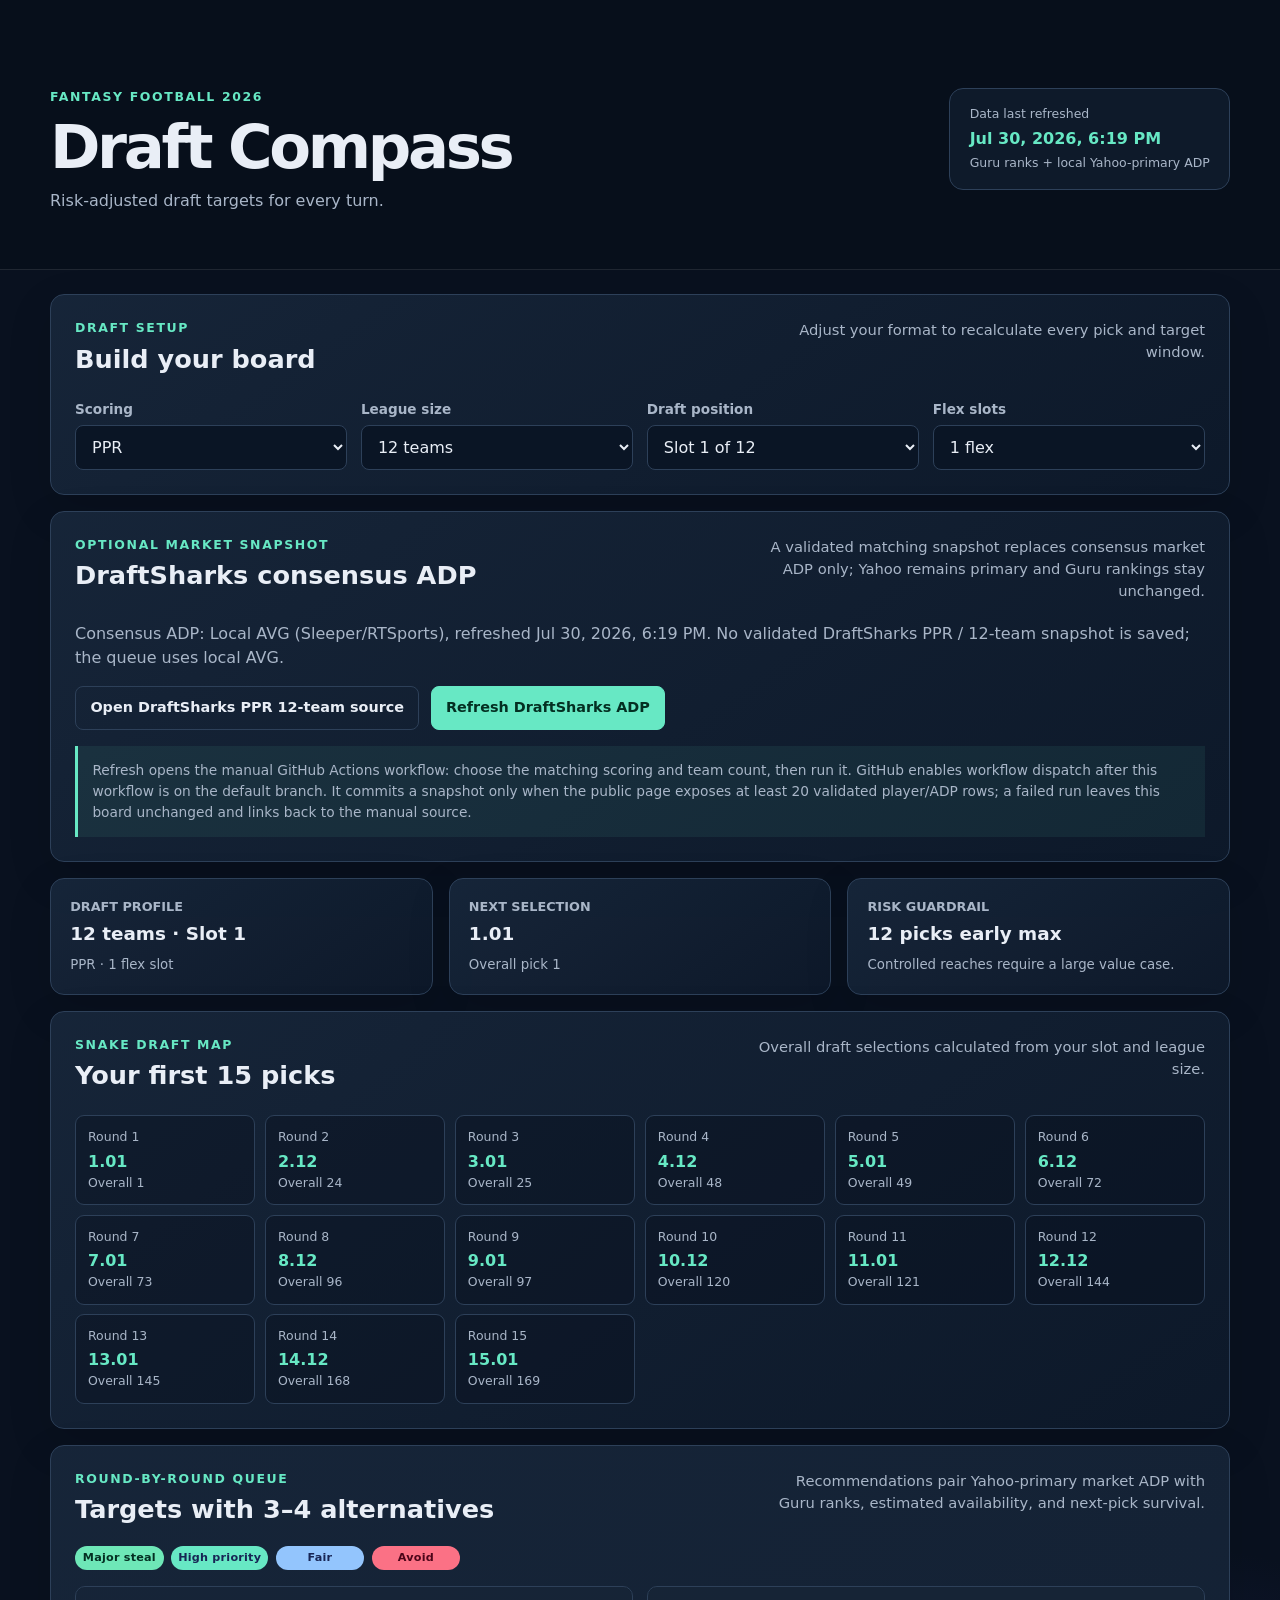
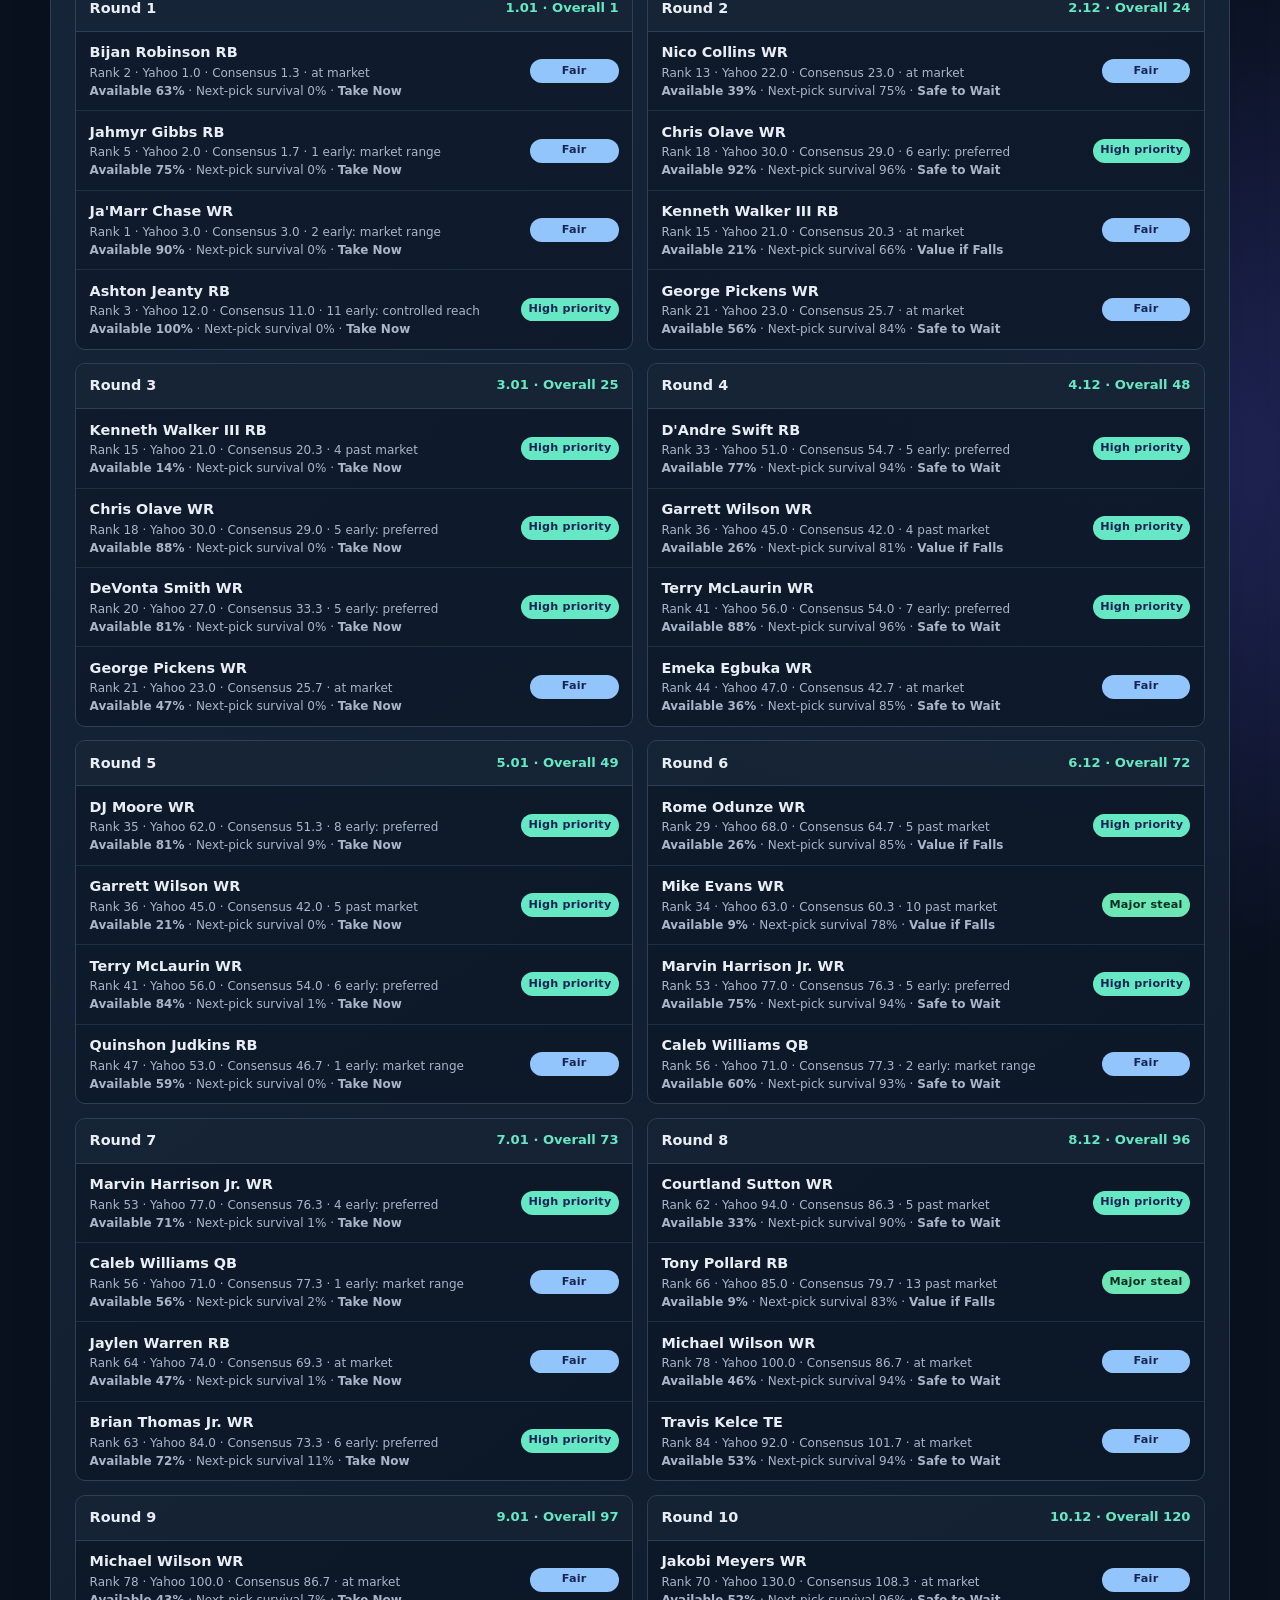
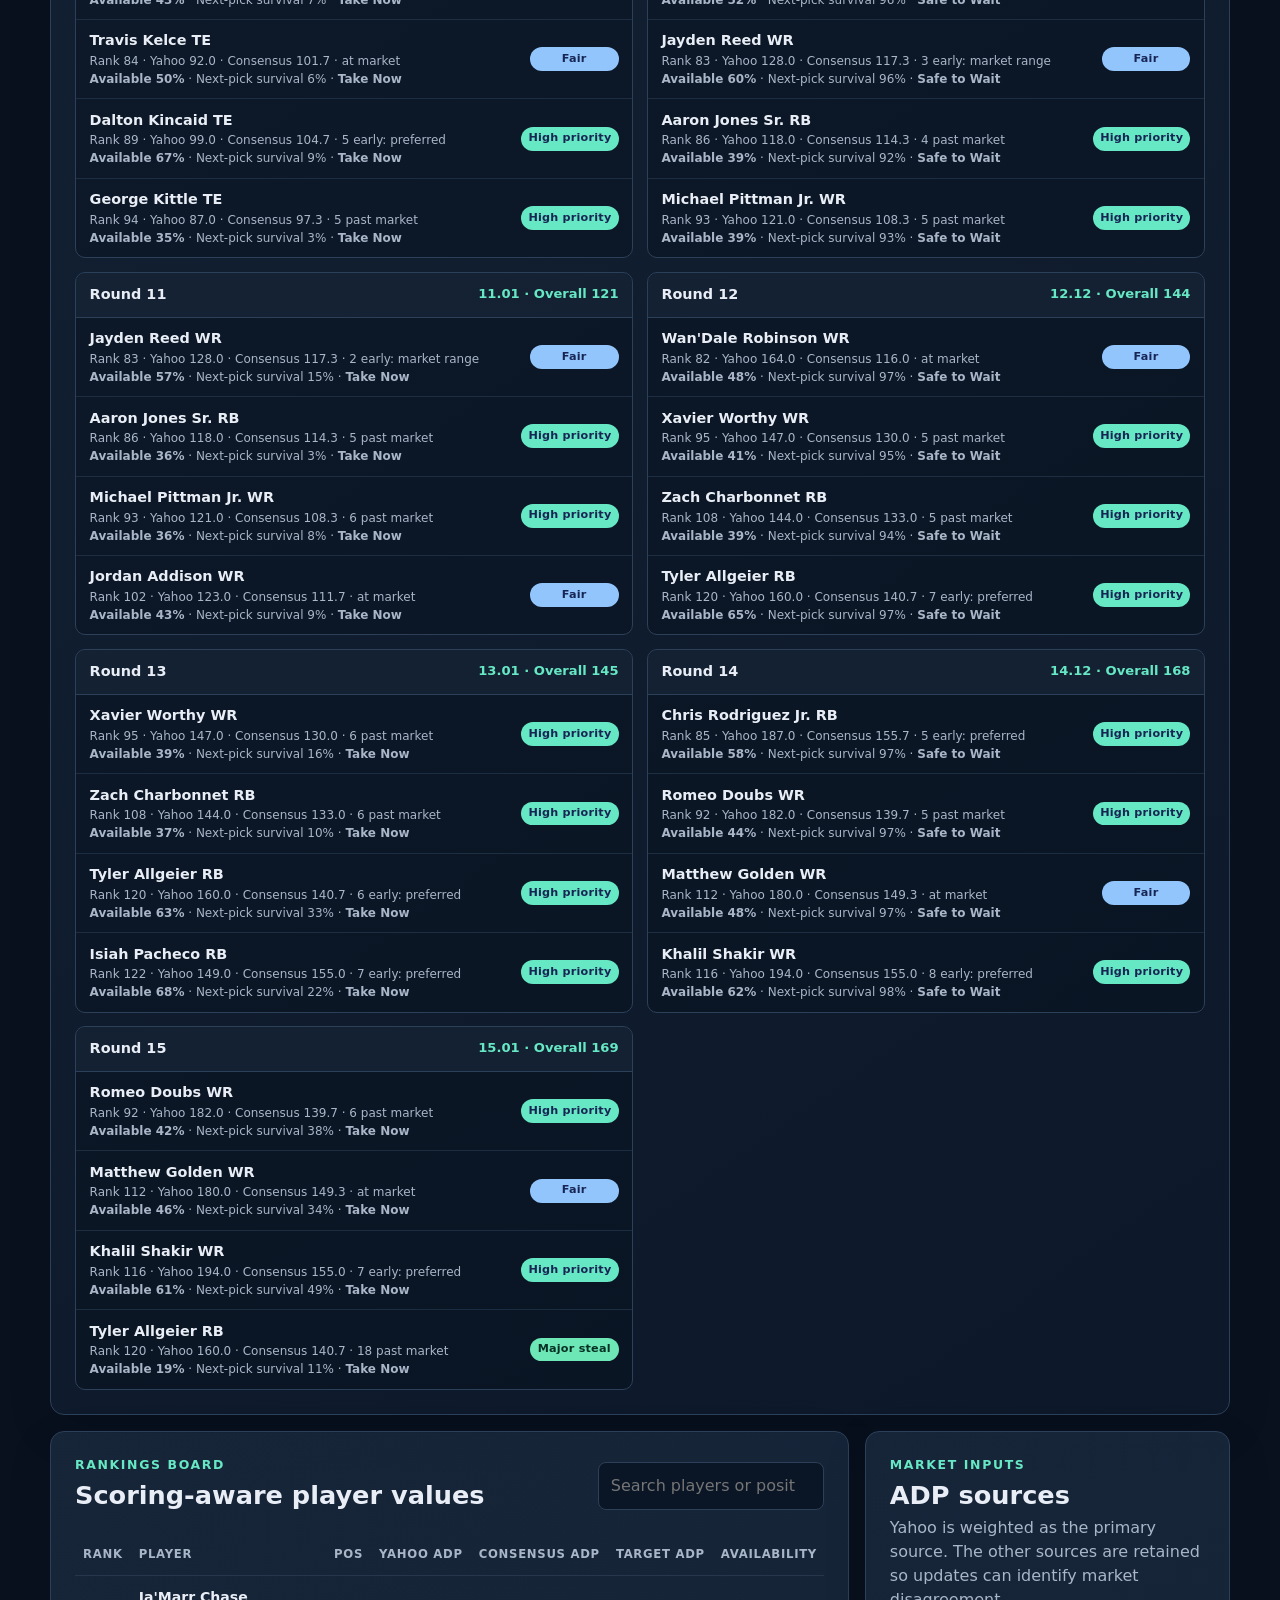
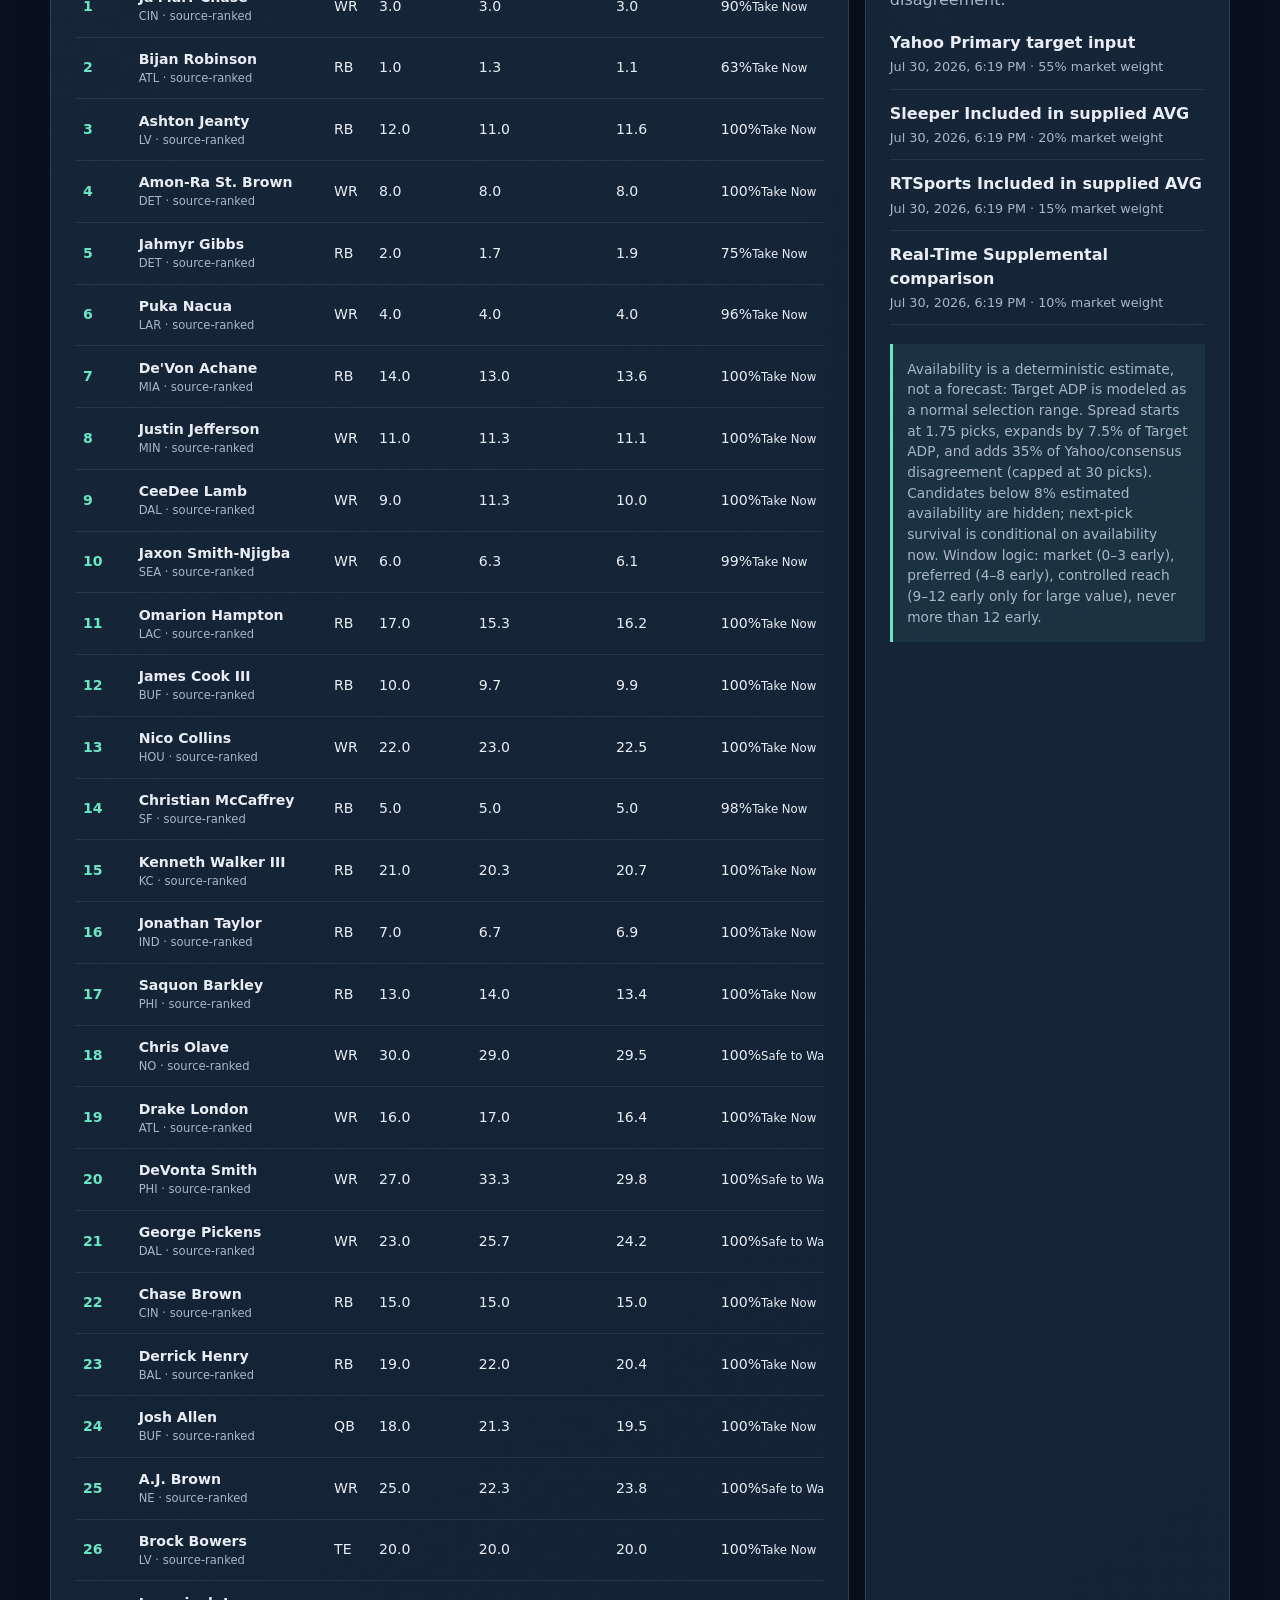
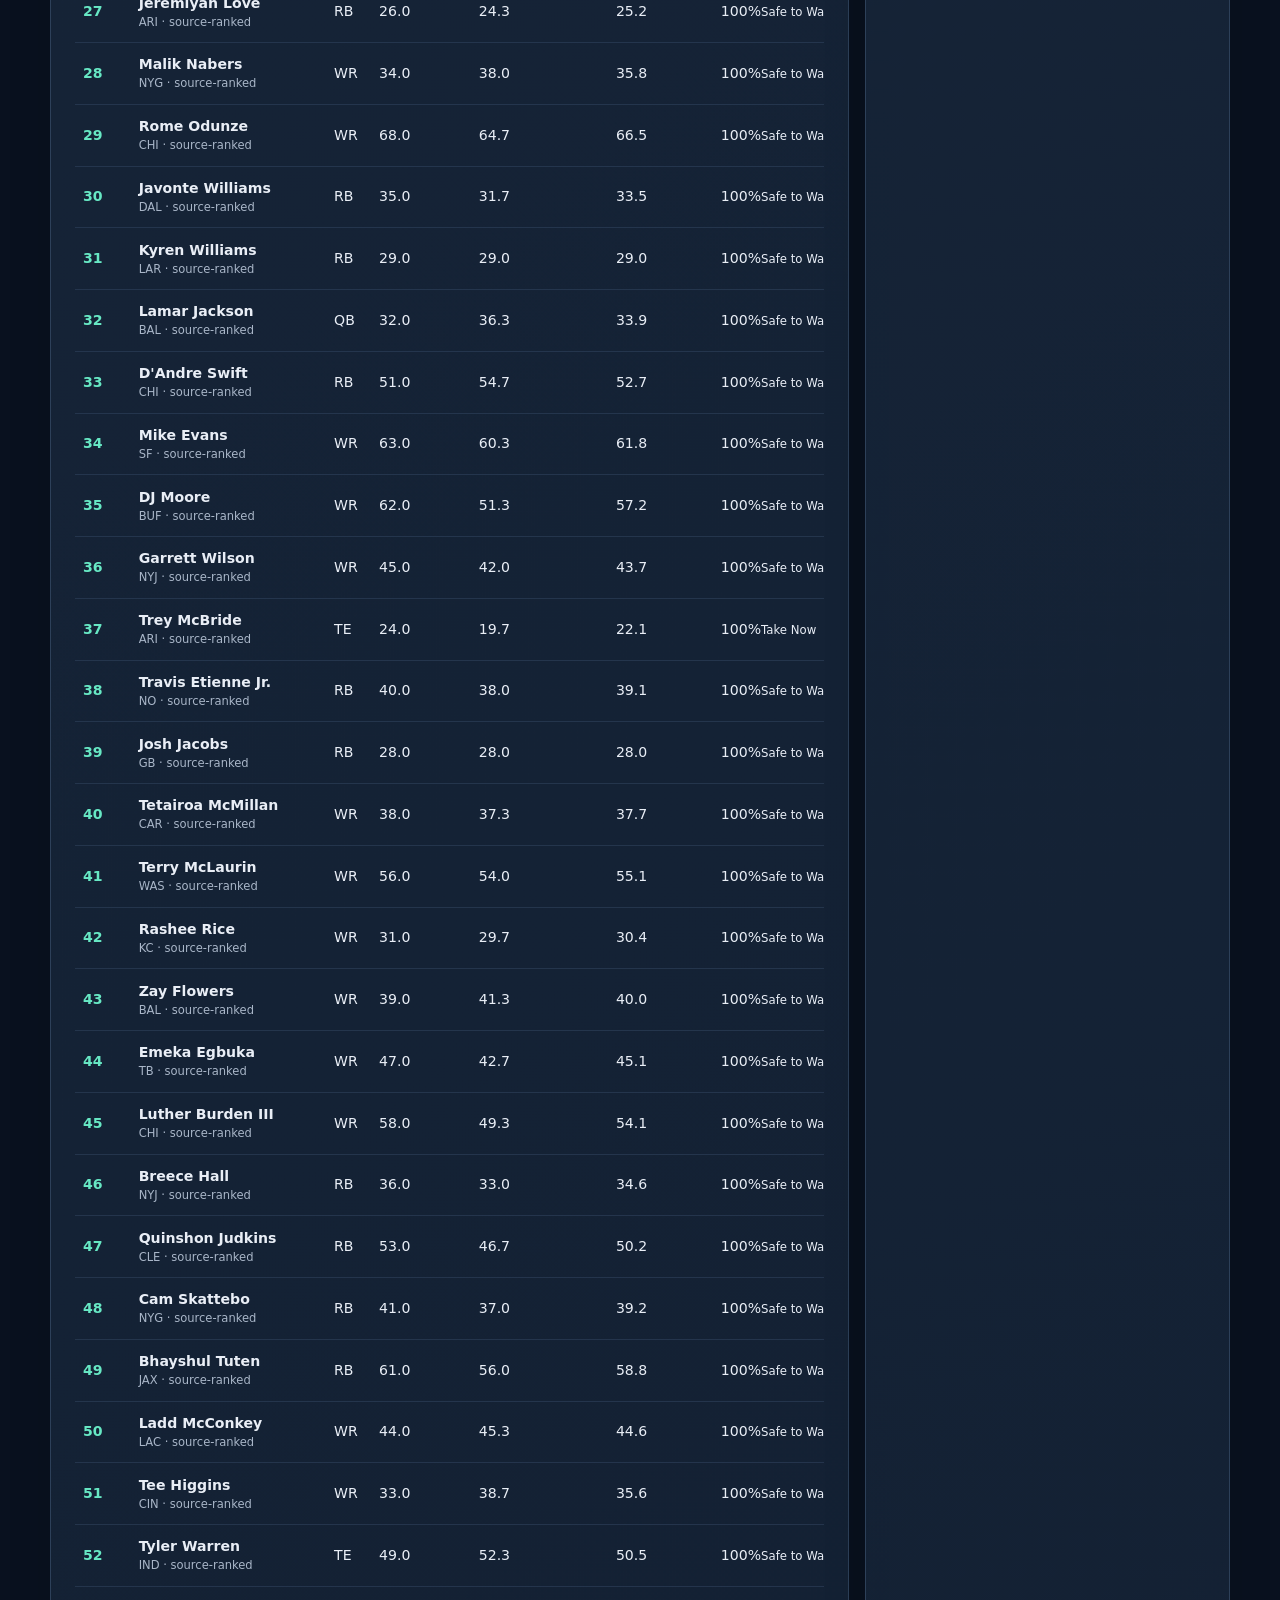
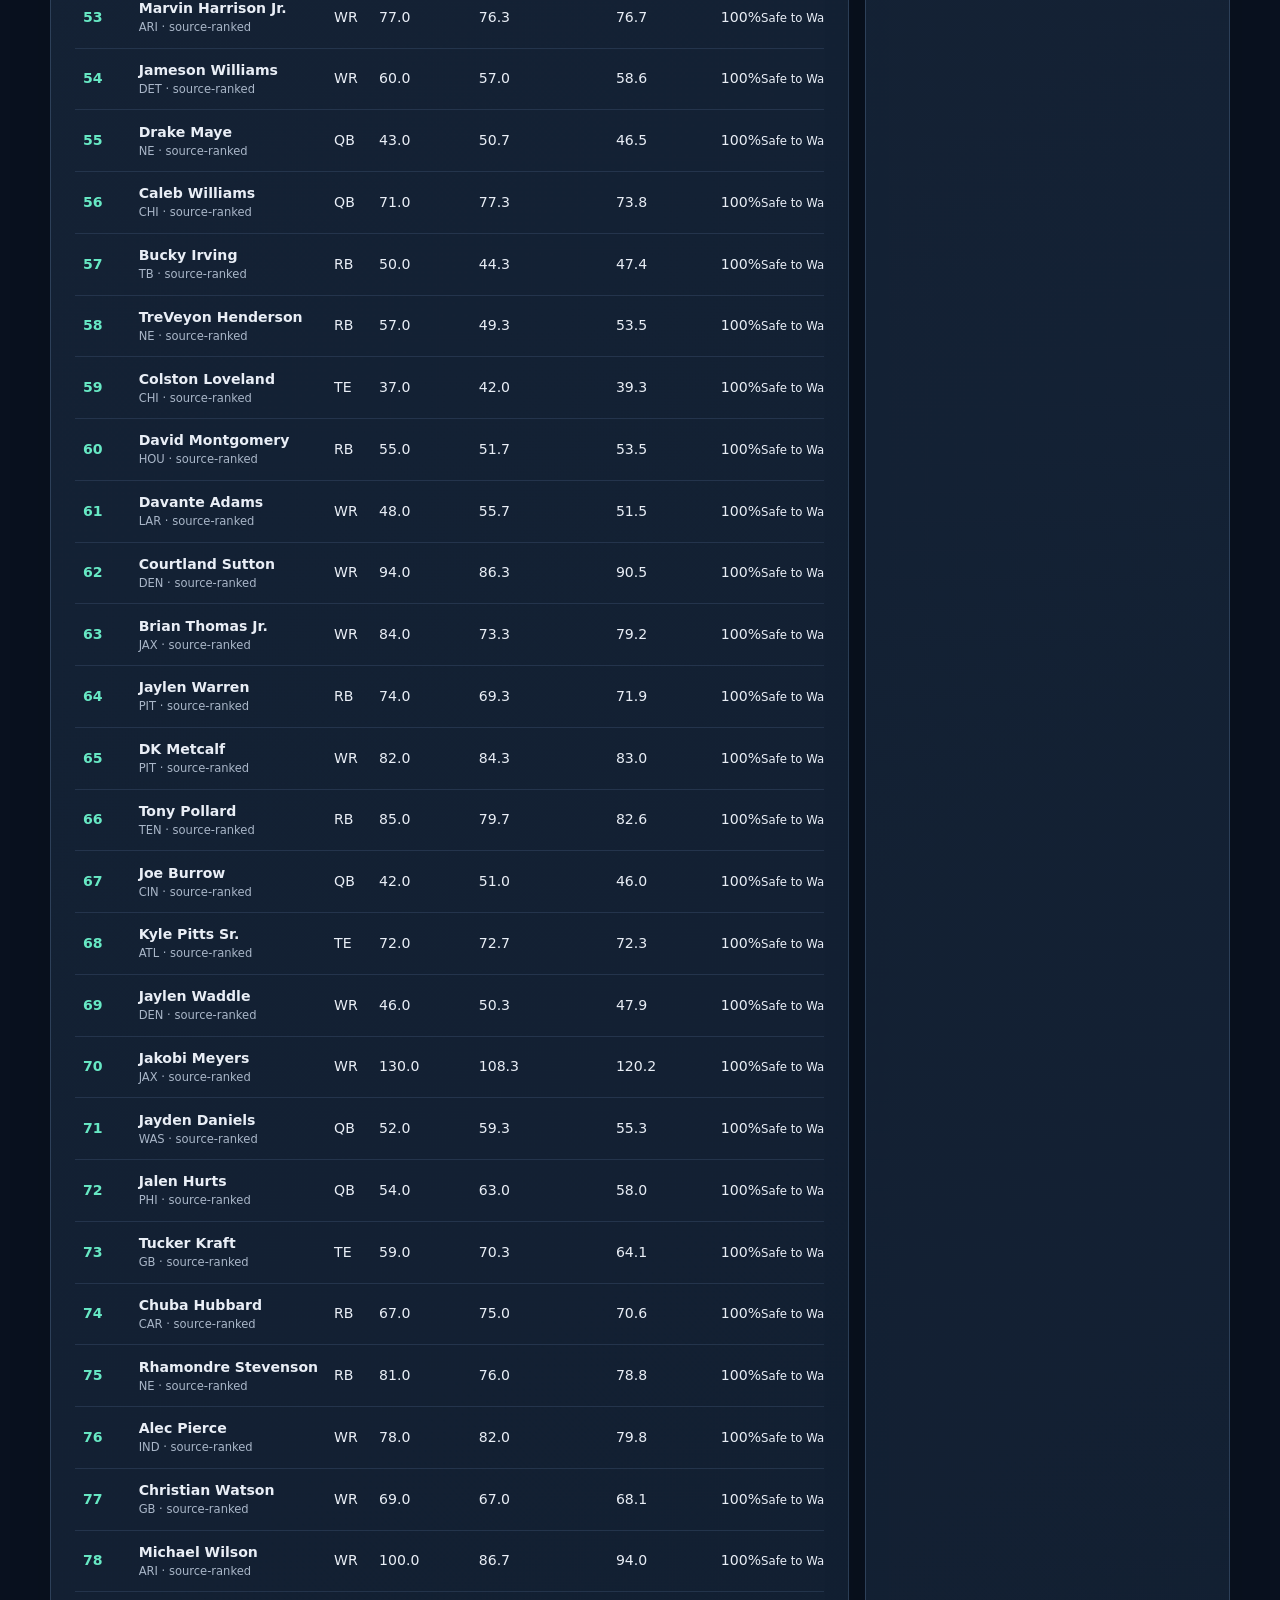
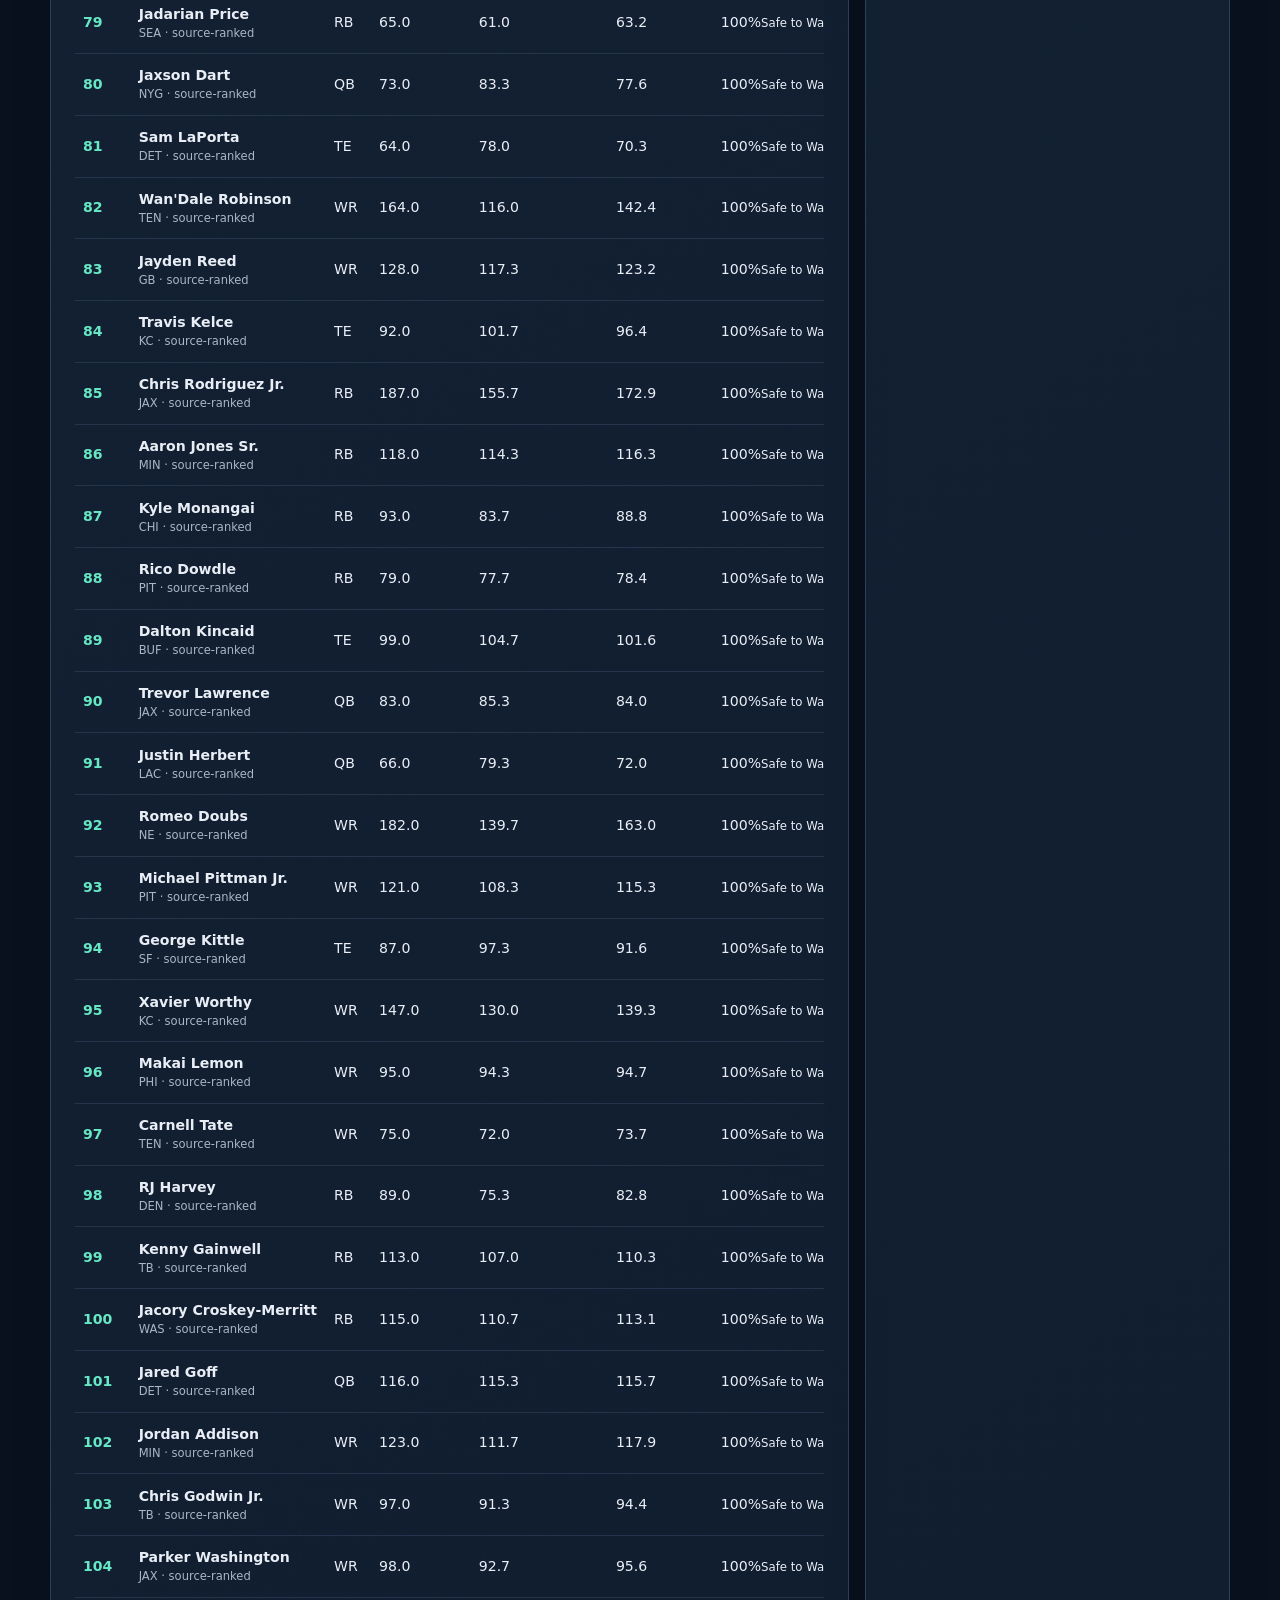
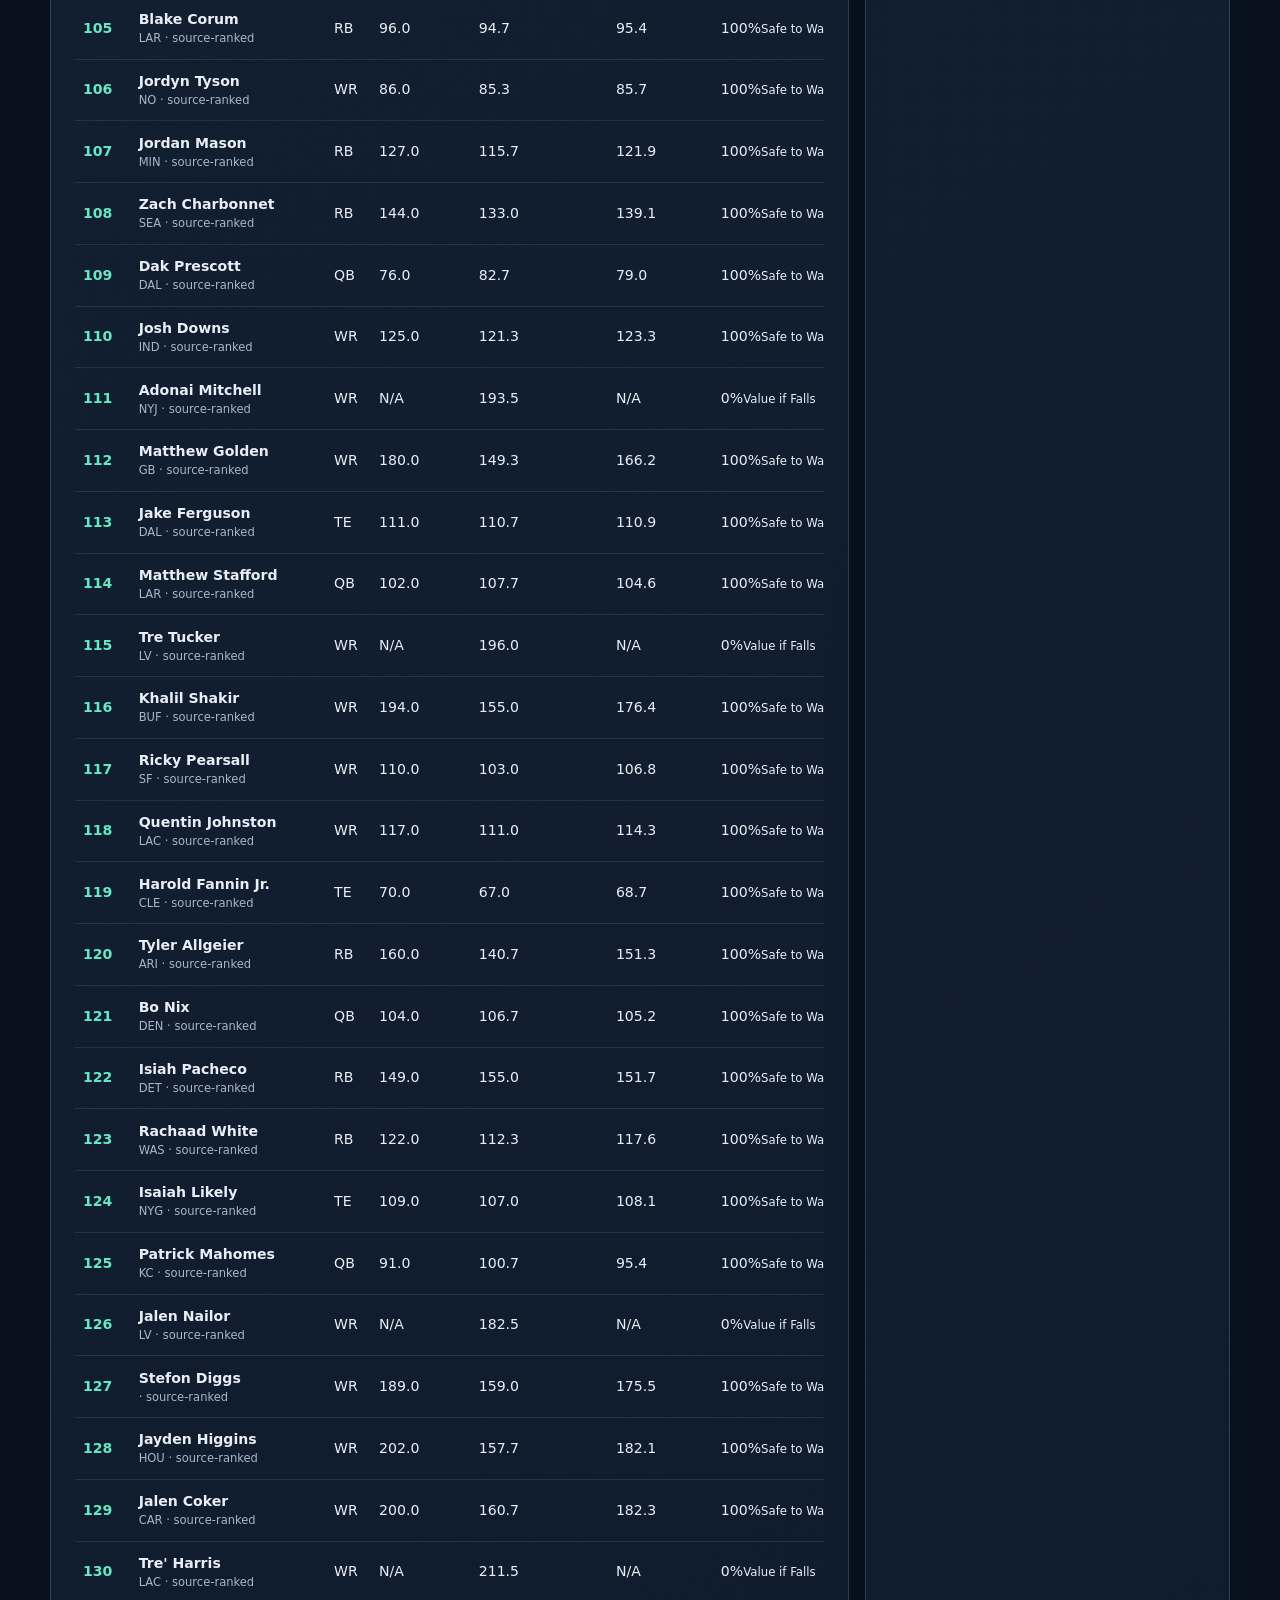
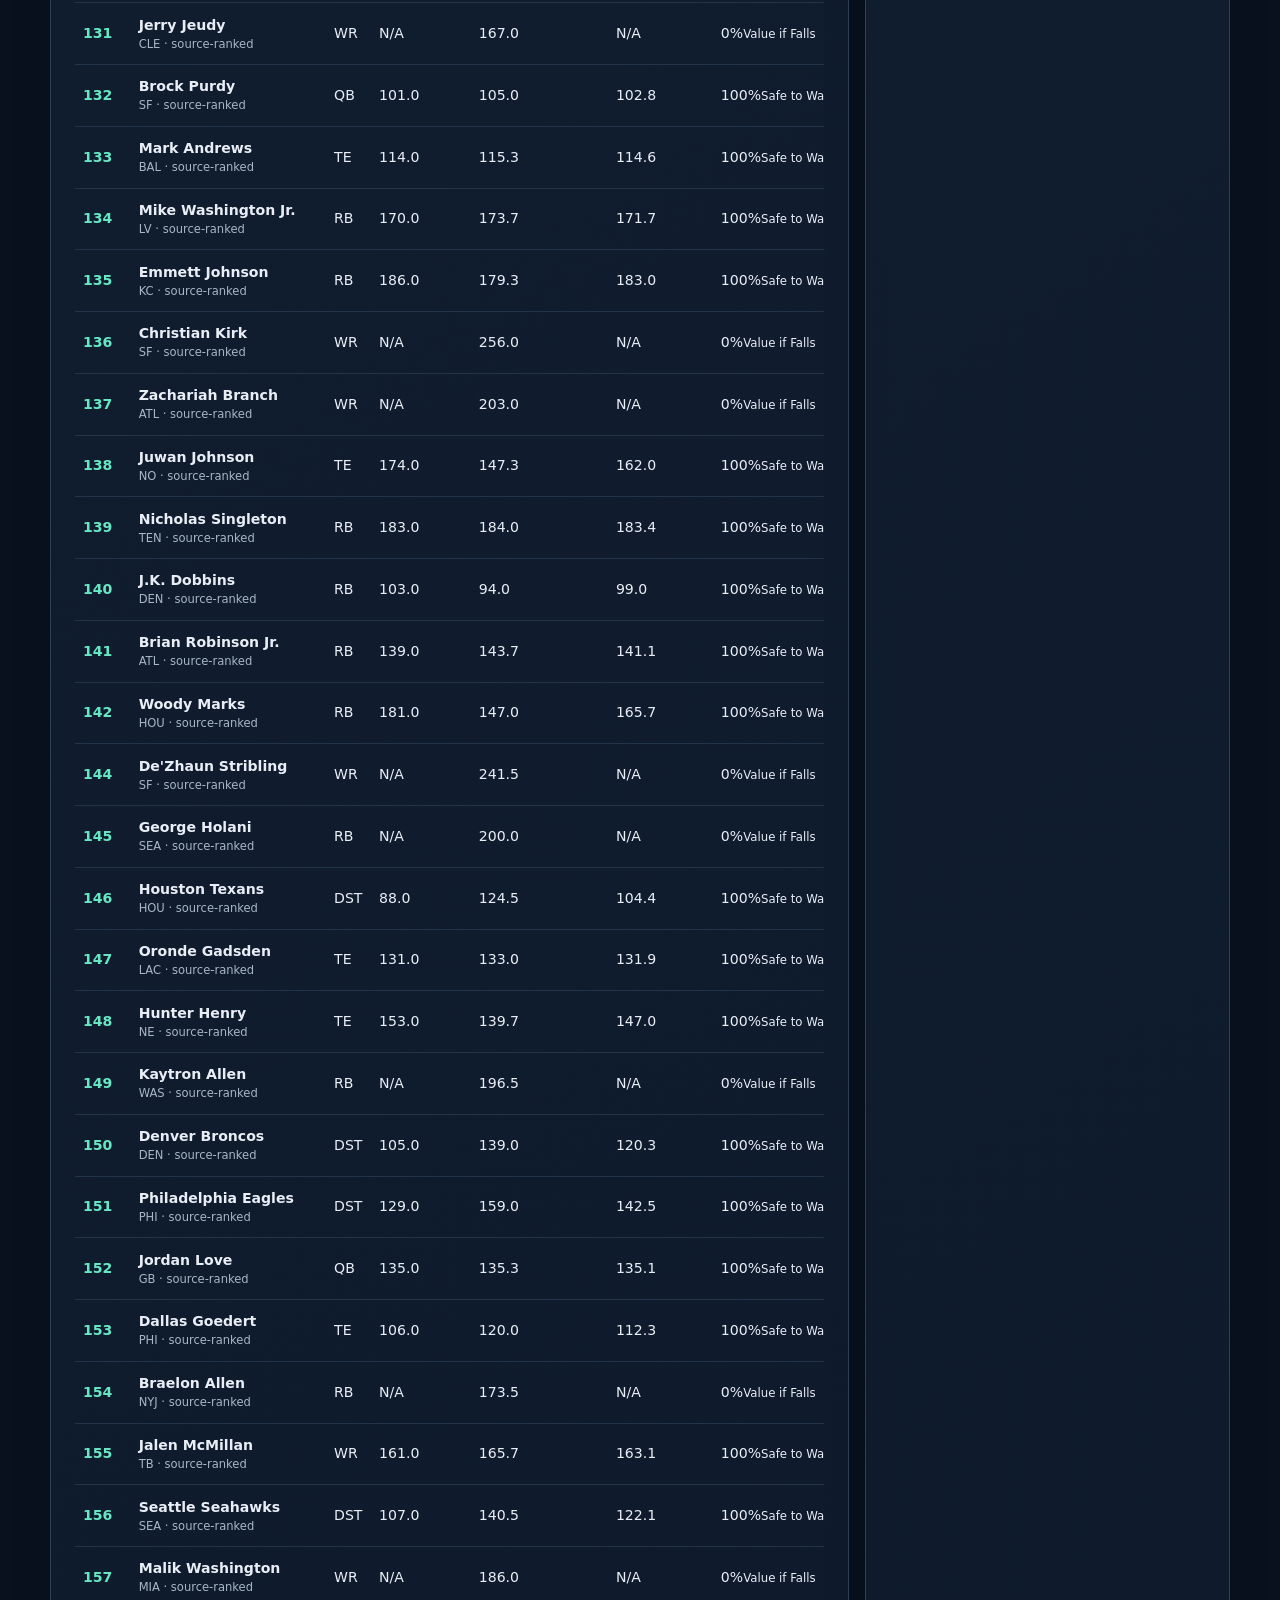
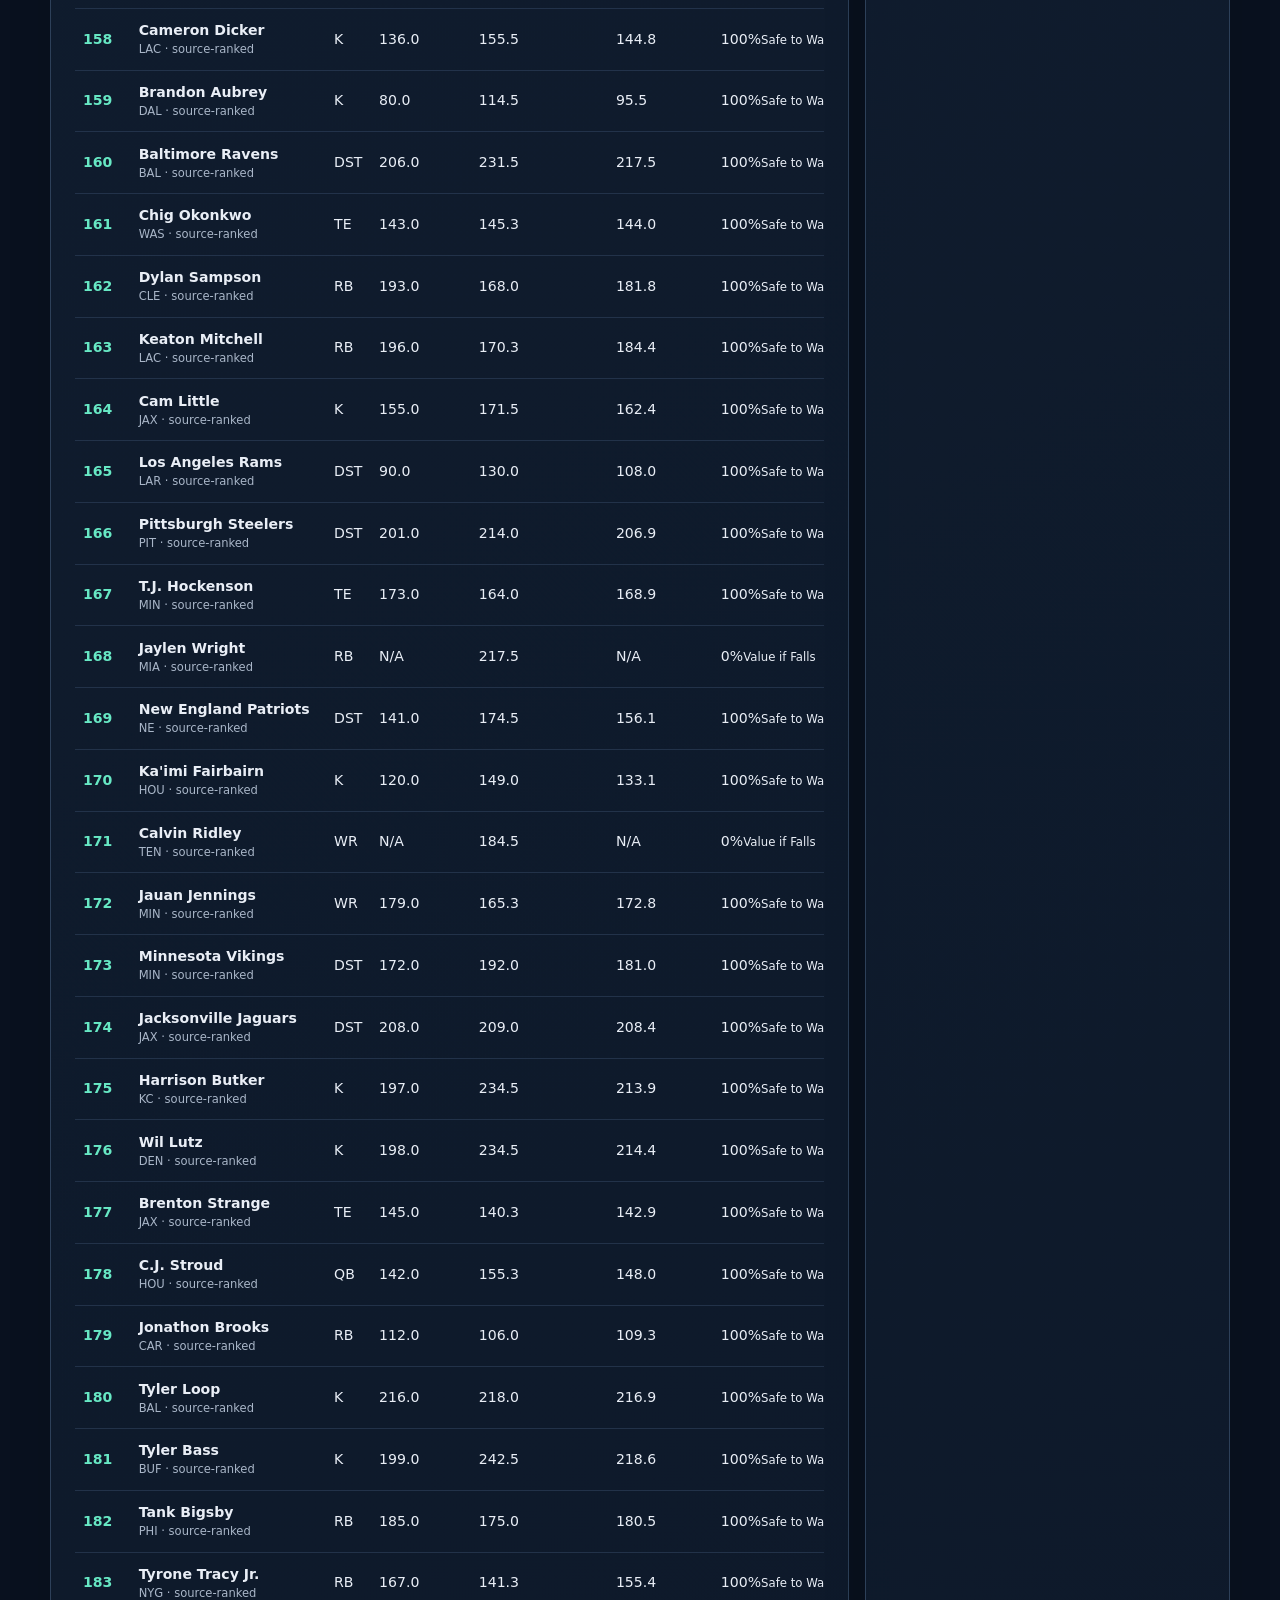
==== index.html @ e735bfae "Model ADP availability and DraftSharks consensus Co-authored-by: Copilot App <223556219+Copilot@user" ====
<!doctype html>
<html lang="en">
  <head>
    <meta charset="utf-8">
    <meta name="viewport" content="width=device-width, initial-scale=1">
    <meta name="description" content="A scoring-aware fantasy football draft dashboard with risk-adjusted targets.">
    <title>Draft Compass | Fantasy Football Dashboard</title>
    <link rel="stylesheet" href="assets/styles.css">
    <script src="assets/data.js?v=20260730-fifteen-rounds" defer></script>
    <script src="assets/app.js?v=20260803-adp-availability" defer></script>
  </head>
  <body>
    <a class="skip-link" href="#dashboard">Skip to dashboard</a>
    <header class="site-header">
      <div class="header-content">
        <div>
          <p class="eyebrow">Fantasy Football 2026</p>
          <h1>Draft Compass</h1>
          <p class="subtitle">Risk-adjusted draft targets for every turn.</p>
        </div>
        <div class="refresh-card" aria-live="polite">
          <span>Data last refreshed</span>
          <strong id="data-refreshed">Loading...</strong>
          <small id="dataset-note"></small>
        </div>
      </div>
    </header>

    <main id="dashboard" class="page-shell">
      <noscript>
        <p class="notice warning">Draft Compass requires JavaScript to calculate snake picks and draft targets.</p>
      </noscript>

      <section class="panel setup-panel" aria-labelledby="setup-title">
        <div class="section-heading">
          <div>
            <p class="eyebrow">Draft setup</p>
            <h2 id="setup-title">Build your board</h2>
          </div>
          <p id="setup-description">Adjust your format to recalculate every pick and target window.</p>
        </div>
        <form id="draft-form" class="filters" aria-describedby="setup-description">
          <label>
            <span>Scoring</span>
            <select id="scoring" name="scoring">
              <option value="ppr">PPR</option>
              <option value="halfPpr">Half-PPR</option>
            </select>
          </label>
          <label>
            <span>League size</span>
            <select id="teams" name="teams">
              <option value="10">10 teams</option>
              <option value="12" selected>12 teams</option>
              <option value="14">14 teams</option>
            </select>
          </label>
          <label>
            <span>Draft position</span>
            <select id="slot" name="slot"></select>
          </label>
          <label>
            <span>Flex slots</span>
            <select id="flex" name="flex">
              <option value="1" selected>1 flex</option>
              <option value="2">2 flexes</option>
            </select>
          </label>
        </form>
        <p id="provisional-message" class="notice warning" hidden></p>
      </section>

      <section class="panel draftsharks-panel" aria-labelledby="draftsharks-title">
        <div class="section-heading">
          <div>
            <p class="eyebrow">Optional market snapshot</p>
            <h2 id="draftsharks-title">DraftSharks consensus ADP</h2>
          </div>
          <p>A validated matching snapshot replaces consensus market ADP only; Yahoo remains primary and Guru rankings stay unchanged.</p>
        </div>
        <p id="draftsharks-status" class="draftsharks-status" aria-live="polite">Loading DraftSharks snapshot metadata...</p>
        <div class="draftsharks-actions">
          <a id="draftsharks-source" class="button-link secondary-button" href="https://www.draftsharks.com/adp/ppr/consensus/12" target="_blank" rel="noopener">Open DraftSharks source</a>
          <a id="draftsharks-refresh" class="button-link" href="https://github.com/sinaanaraki-619/FF2026/actions/workflows/refresh-draftsharks-adp.yml" target="_blank" rel="noopener">Refresh DraftSharks ADP</a>
        </div>
        <p class="method-note">Refresh opens the manual GitHub Actions workflow: choose the matching scoring and team count, then run it. GitHub enables workflow dispatch after this workflow is on the default branch. It commits a snapshot only when the public page exposes at least 20 validated player/ADP rows; a failed run leaves this board unchanged and links back to the manual source.</p>
      </section>

      <section class="summary-grid" aria-label="Draft summary">
        <article class="metric-card">
          <span>Draft profile</span>
          <strong id="draft-profile">12 teams · Pick 1</strong>
          <small id="format-profile">PPR · 1 flex</small>
        </article>
        <article class="metric-card">
          <span>Next selection</span>
          <strong id="next-pick">1.01</strong>
          <small id="next-overall">Overall pick 1</small>
        </article>
        <article class="metric-card">
          <span>Risk guardrail</span>
          <strong>12 picks early max</strong>
          <small>Controlled reaches require a large value case.</small>
        </article>
      </section>

      <section class="panel picks-panel" aria-labelledby="picks-title">
        <div class="section-heading">
          <div>
            <p class="eyebrow">Snake draft map</p>
            <h2 id="picks-title">Your first 15 picks</h2>
          </div>
          <p>Overall draft selections calculated from your slot and league size.</p>
        </div>
        <ol id="pick-map" class="pick-map"></ol>
      </section>

      <section class="panel queue-panel" aria-labelledby="queue-title">
        <div class="section-heading">
          <div>
            <p class="eyebrow">Round-by-round queue</p>
            <h2 id="queue-title">Targets with 3–4 alternatives</h2>
          </div>
          <p>Recommendations pair Yahoo-primary market ADP with Guru ranks, estimated availability, and next-pick survival.</p>
        </div>
        <div class="legend" aria-label="Recommendation labels">
          <span class="tag major-steal">Major steal</span>
          <span class="tag high-priority">High priority</span>
          <span class="tag fair">Fair</span>
          <span class="tag avoid">Avoid</span>
        </div>
        <div id="draft-queue" class="draft-queue" aria-live="polite"></div>
      </section>

      <section class="lower-grid">
        <section class="panel rankings-panel" aria-labelledby="rankings-title">
          <div class="section-heading rankings-heading">
            <div>
              <p class="eyebrow">Rankings board</p>
              <h2 id="rankings-title">Scoring-aware player values</h2>
            </div>
            <label class="search-field">
              <span class="sr-only">Search ranked players</span>
              <input id="player-search" type="search" placeholder="Search players or positions">
            </label>
          </div>
          <div class="table-wrap">
            <table>
              <caption class="sr-only">Ranked players with Yahoo, secondary consensus, and Yahoo-primary target ADPs</caption>
              <thead>
                <tr>
                  <th scope="col">Rank</th>
                  <th scope="col">Player</th>
                  <th scope="col">Pos</th>
                  <th scope="col">Yahoo ADP</th>
                  <th scope="col">Consensus ADP</th>
                  <th scope="col">Target ADP</th>
                  <th scope="col">Availability</th>
                  <th scope="col">Target window</th>
                </tr>
              </thead>
              <tbody id="rankings-body"></tbody>
            </table>
          </div>
        </section>

        <aside class="panel sources-panel" aria-labelledby="sources-title">
          <p class="eyebrow">Market inputs</p>
          <h2 id="sources-title">ADP sources</h2>
          <p class="source-copy">Yahoo is weighted as the primary source. The other sources are retained so updates can identify market disagreement.</p>
          <dl id="source-list" class="source-list"></dl>
          <p class="method-note">Availability is a deterministic estimate, not a forecast: Target ADP is modeled as a normal selection range. Spread starts at 1.75 picks, expands by 7.5% of Target ADP, and adds 35% of Yahoo/consensus disagreement (capped at 30 picks). Candidates below 8% estimated availability are hidden; next-pick survival is conditional on availability now. Window logic: market (0–3 early), preferred (4–8 early), controlled reach (9–12 early only for large value), never more than 12 early.</p>
        </aside>
      </section>
    </main>

    <footer class="site-footer">
      <p>Source-backed local data, not live advice. Refresh rankings and ADPs before your draft.</p>
    </footer>
  </body>
</html>
---- assets/styles.css ----
:root {
  --ink: #e9eef6;
  --muted: #a9b6c8;
  --canvas: #09111f;
  --surface: #111d2e;
  --surface-raised: #17263a;
  --border: #2d4059;
  --accent: #67e8c4;
  --accent-deep: #0f9f7e;
  --warning: #fbbf24;
  --danger: #fb7185;
  --steal: #6ee7b7;
  --fair: #93c5fd;
  --radius: 14px;
  color-scheme: dark;
}

* {
  box-sizing: border-box;
}

body {
  margin: 0;
  min-width: 320px;
  color: var(--ink);
  background:
    radial-gradient(circle at 14% -10%, #1d4f5b 0, transparent 30rem),
    radial-gradient(circle at 90% 12%, #22265b 0, transparent 32rem),
    var(--canvas);
  font-family: Inter, ui-sans-serif, system-ui, -apple-system, BlinkMacSystemFont, "Segoe UI", sans-serif;
  line-height: 1.5;
}

h1, h2, p {
  margin-top: 0;
}

h1, h2 {
  line-height: 1.15;
}

h1 {
  margin-bottom: .4rem;
  font-size: clamp(2.15rem, 6vw, 3.8rem);
  letter-spacing: -.055em;
}

h2 {
  margin-bottom: .35rem;
  font-size: clamp(1.2rem, 2vw, 1.6rem);
}

.site-header {
  border-bottom: 1px solid rgb(255 255 255 / 10%);
  background: rgb(7 14 26 / 72%);
}

.header-content,
.page-shell,
.site-footer {
  width: min(1180px, calc(100% - 2rem));
  margin: 0 auto;
}

.header-content {
  display: flex;
  justify-content: space-between;
  gap: 2rem;
  padding: clamp(2.5rem, 7vw, 5.5rem) 0 2.5rem;
}

.subtitle,
.section-heading > p,
.source-copy,
.method-note,
.site-footer,
.metric-card small {
  color: var(--muted);
}

.eyebrow {
  margin-bottom: .4rem;
  color: var(--accent);
  font-size: .78rem;
  font-weight: 800;
  letter-spacing: .13em;
  text-transform: uppercase;
}

.refresh-card {
  align-self: flex-start;
  min-width: 12rem;
  padding: 1rem 1.2rem;
  border: 1px solid var(--border);
  border-radius: var(--radius);
  background: rgb(17 29 46 / 82%);
}

.refresh-card span,
.refresh-card small {
  display: block;
  color: var(--muted);
  font-size: .78rem;
}

.refresh-card strong {
  display: block;
  margin: .2rem 0;
  color: var(--accent);
}

.page-shell {
  display: grid;
  gap: 1rem;
  padding: 1.5rem 0 3rem;
}

.panel,
.metric-card {
  border: 1px solid var(--border);
  border-radius: var(--radius);
  background: linear-gradient(145deg, rgb(23 38 58 / 94%), rgb(13 25 42 / 94%));
  box-shadow: 0 15px 45px rgb(0 0 0 / 12%);
}

.panel {
  padding: clamp(1rem, 3vw, 1.5rem);
}

.section-heading {
  display: flex;
  align-items: flex-start;
  justify-content: space-between;
  gap: 1rem;
  margin-bottom: 1.2rem;
}

.section-heading > p {
  max-width: 28rem;
  margin: 0;
  font-size: .92rem;
  text-align: right;
}

.filters {
  display: grid;
  grid-template-columns: repeat(4, minmax(0, 1fr));
  gap: .85rem;
}

label > span {
  display: block;
  margin-bottom: .35rem;
  color: var(--muted);
  font-size: .85rem;
  font-weight: 700;
}

select,
input {
  width: 100%;
  border: 1px solid var(--border);
  border-radius: 8px;
  padding: .7rem .75rem;
  color: var(--ink);
  background: #0a1525;
  font: inherit;
}

select:focus-visible,
input:focus-visible,
a:focus-visible {
  outline: 3px solid var(--accent);
  outline-offset: 2px;
}

.notice {
  margin: 1rem 0 0;
  padding: .75rem 1rem;
  border-radius: 8px;
  font-size: .9rem;
}

.draftsharks-status {
  margin: 0 0 1rem;
  color: var(--muted);
}

.draftsharks-actions {
  display: flex;
  flex-wrap: wrap;
  gap: .7rem;
  margin-bottom: 1rem;
}

.button-link {
  display: inline-flex;
  align-items: center;
  justify-content: center;
  border: 1px solid var(--accent);
  border-radius: 8px;
  padding: .65rem .9rem;
  color: #042f22;
  background: var(--accent);
  font-size: .9rem;
  font-weight: 800;
  text-decoration: none;
}

.secondary-button {
  border-color: var(--border);
  color: var(--ink);
  background: transparent;
}

.button-link:hover {
  filter: brightness(1.08);
}

.warning {
  border: 1px solid rgb(251 191 36 / 55%);
  color: #fde68a;
  background: rgb(120 82 10 / 20%);
}

.summary-grid {
  display: grid;
  grid-template-columns: repeat(3, minmax(0, 1fr));
  gap: 1rem;
}

.metric-card {
  padding: 1.15rem 1.2rem;
}

.metric-card > span {
  display: block;
  color: var(--muted);
  font-size: .8rem;
  font-weight: 700;
  text-transform: uppercase;
}

.metric-card strong {
  display: block;
  margin: .25rem 0;
  font-size: 1.15rem;
}

.pick-map {
  display: grid;
  grid-template-columns: repeat(6, minmax(0, 1fr));
  gap: .6rem;
  margin: 0;
  padding: 0;
  list-style: none;
}

.pick-map li {
  padding: .75rem;
  border: 1px solid var(--border);
  border-radius: 9px;
  background: rgb(4 12 22 / 32%);
}

.pick-map span,
.pick-map strong {
  display: block;
}

.pick-map span {
  color: var(--muted);
  font-size: .78rem;
}

.pick-map strong {
  margin-top: .15rem;
  color: var(--accent);
}

.legend {
  display: flex;
  flex-wrap: wrap;
  gap: .45rem;
  margin: -0.2rem 0 1rem;
}

.draft-queue {
  display: grid;
  grid-template-columns: repeat(2, minmax(0, 1fr));
  gap: .85rem;
}

.round-card {
  overflow: hidden;
  border: 1px solid var(--border);
  border-radius: 10px;
  background: rgb(5 13 24 / 35%);
}

.round-card header {
  display: flex;
  justify-content: space-between;
  gap: .5rem;
  padding: .7rem .85rem;
  border-bottom: 1px solid var(--border);
  background: rgb(45 64 89 / 25%);
}

.round-card header strong {
  font-size: .9rem;
}

.round-card header span {
  color: var(--accent);
  font-size: .82rem;
  font-weight: 800;
}

.queue-options {
  margin: 0;
  padding: 0;
  list-style: none;
}

.queue-options li {
  display: grid;
  grid-template-columns: 1fr auto;
  gap: .5rem;
  align-items: center;
  padding: .65rem .85rem;
  border-bottom: 1px solid rgb(45 64 89 / 55%);
}

.queue-options li:last-child {
  border-bottom: 0;
}

.queue-fallback {
  margin: 0;
  padding: 1rem .85rem;
  color: var(--muted);
  font-size: .85rem;
}

.queue-player {
  display: block;
  font-size: .9rem;
  font-weight: 750;
}

.queue-meta {
  display: block;
  color: var(--muted);
  font-size: .75rem;
}

.tag {
  display: inline-flex;
  justify-content: center;
  align-items: center;
  min-width: 5.55rem;
  padding: .22rem .45rem;
  border-radius: 999px;
  font-size: .7rem;
  font-weight: 800;
  letter-spacing: .02em;
  white-space: nowrap;
}

.major-steal {
  color: #042f22;
  background: var(--steal);
}

.high-priority {
  color: #172554;
  background: var(--accent);
}

.fair {
  color: #172554;
  background: var(--fair);
}

.avoid {
  color: #4c0519;
  background: var(--danger);
}

.lower-grid {
  display: grid;
  grid-template-columns: minmax(0, 1.75fr) minmax(16rem, .8fr);
  gap: 1rem;
}

.rankings-heading {
  align-items: center;
}

.search-field {
  min-width: min(100%, 14rem);
}

.table-wrap {
  overflow-x: auto;
}

table {
  width: 100%;
  border-collapse: collapse;
  font-size: .88rem;
}

th,
td {
  padding: .7rem .5rem;
  border-bottom: 1px solid rgb(45 64 89 / 65%);
  text-align: left;
  white-space: nowrap;
}

th {
  color: var(--muted);
  font-size: .73rem;
  letter-spacing: .06em;
  text-transform: uppercase;
}

td:first-child {
  color: var(--accent);
  font-weight: 800;
}

.player-cell strong,
.player-cell small {
  display: block;
}

.player-cell small {
  color: var(--muted);
  font-size: .72rem;
}

.source-list {
  display: grid;
  gap: .75rem;
  margin: 1.2rem 0;
}

.source-list div {
  padding-bottom: .75rem;
  border-bottom: 1px solid rgb(45 64 89 / 65%);
}

.source-list dt {
  font-weight: 800;
}

.source-list dd {
  margin: .15rem 0 0;
  color: var(--muted);
  font-size: .8rem;
}

.method-note {
  margin: 0;
  padding: .9rem;
  border-left: 3px solid var(--accent);
  background: rgb(103 232 196 / 7%);
  font-size: .86rem;
}

.site-footer {
  padding-bottom: 2rem;
  font-size: .82rem;
  text-align: center;
}

.skip-link {
  position: fixed;
  z-index: 10;
  top: -4rem;
  left: 1rem;
  padding: .6rem .9rem;
  border-radius: 0 0 8px 8px;
  color: #00160e;
  background: var(--accent);
  font-weight: 800;
}

.skip-link:focus {
  top: 0;
}

.sr-only {
  position: absolute;
  width: 1px;
  height: 1px;
  overflow: hidden;
  clip: rect(0, 0, 0, 0);
  white-space: nowrap;
}

@media (max-width: 760px) {
  .header-content,
  .section-heading {
    flex-direction: column;
  }

  .section-heading > p {
    text-align: left;
  }

  .refresh-card {
    width: 100%;
  }

  .filters,
  .summary-grid,
  .lower-grid,
  .draft-queue {
    grid-template-columns: 1fr;
  }

  .pick-map {
    grid-template-columns: repeat(3, minmax(0, 1fr));
  }

  .search-field {
    width: 100%;
  }
}

@media (max-width: 420px) {
  .header-content,
  .page-shell,
  .site-footer {
    width: min(100% - 1rem, 1180px);
  }

  .pick-map {
    grid-template-columns: repeat(2, minmax(0, 1fr));
  }
}
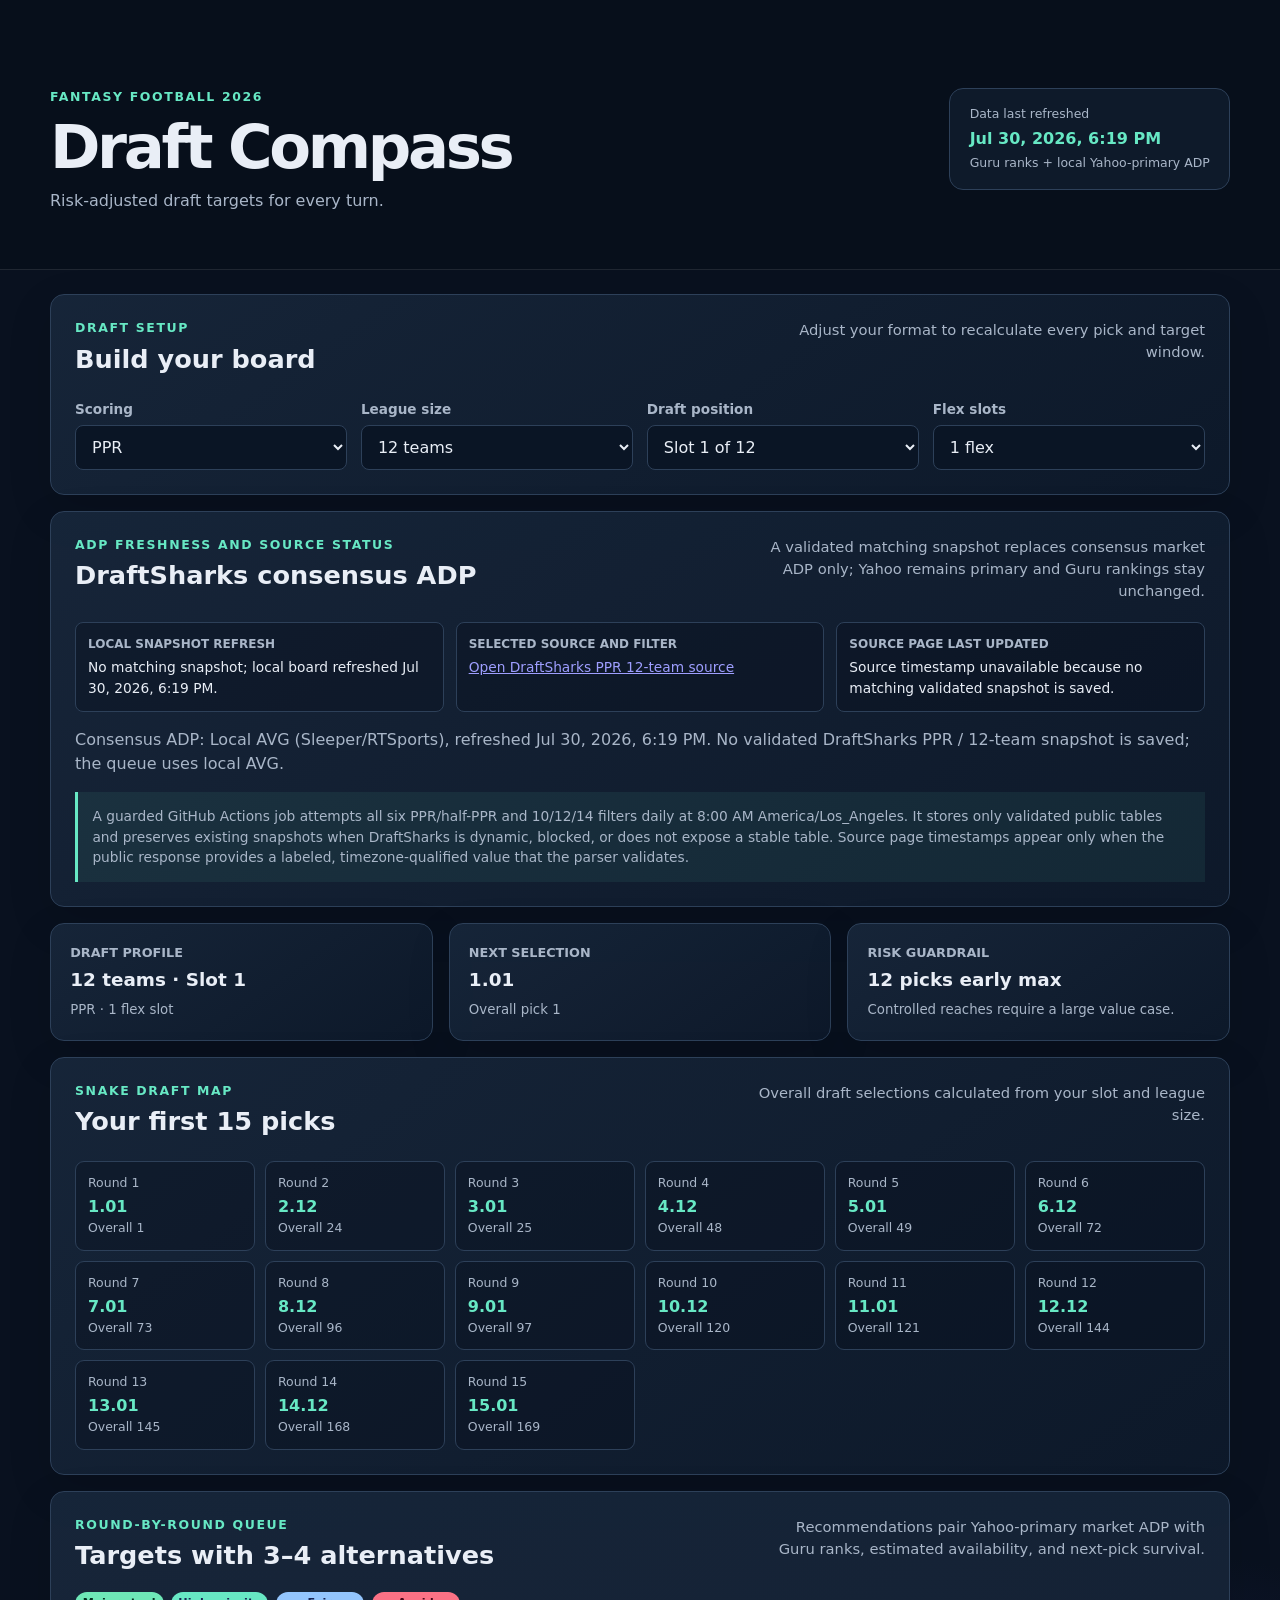
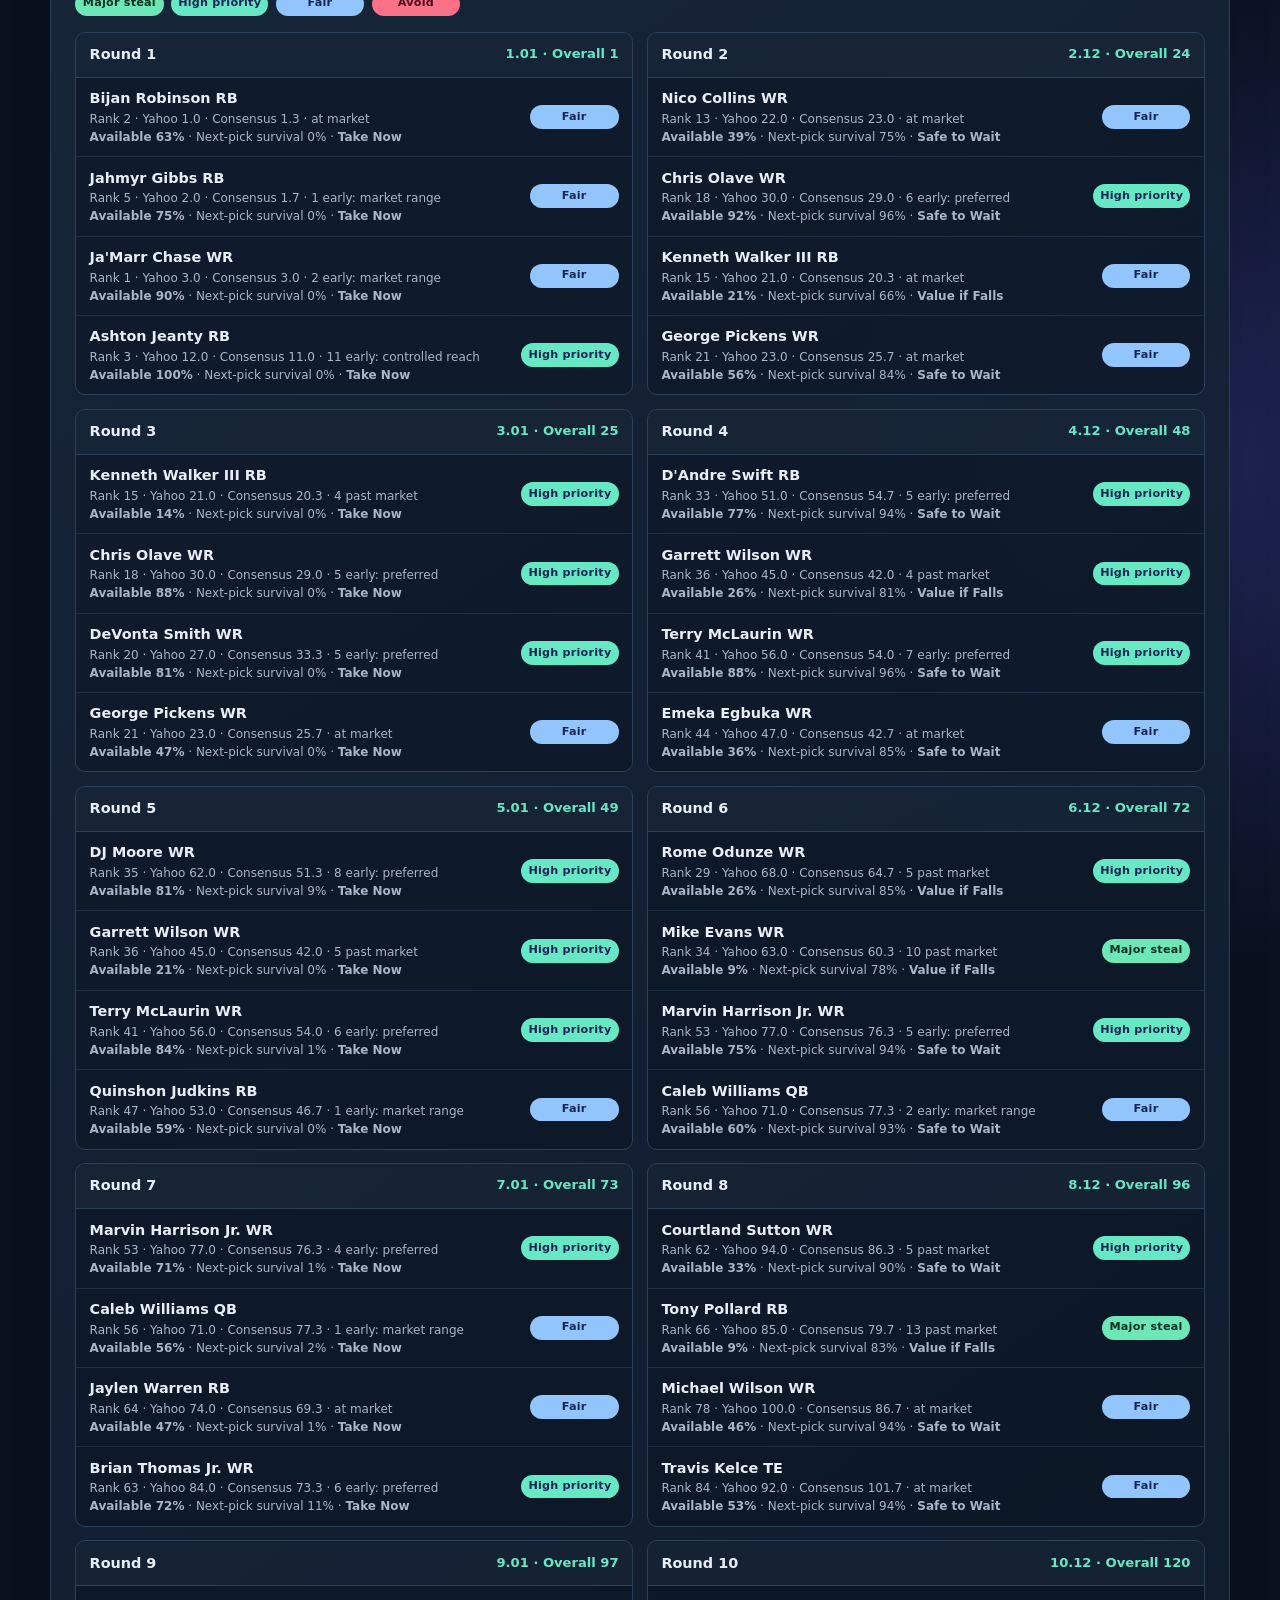
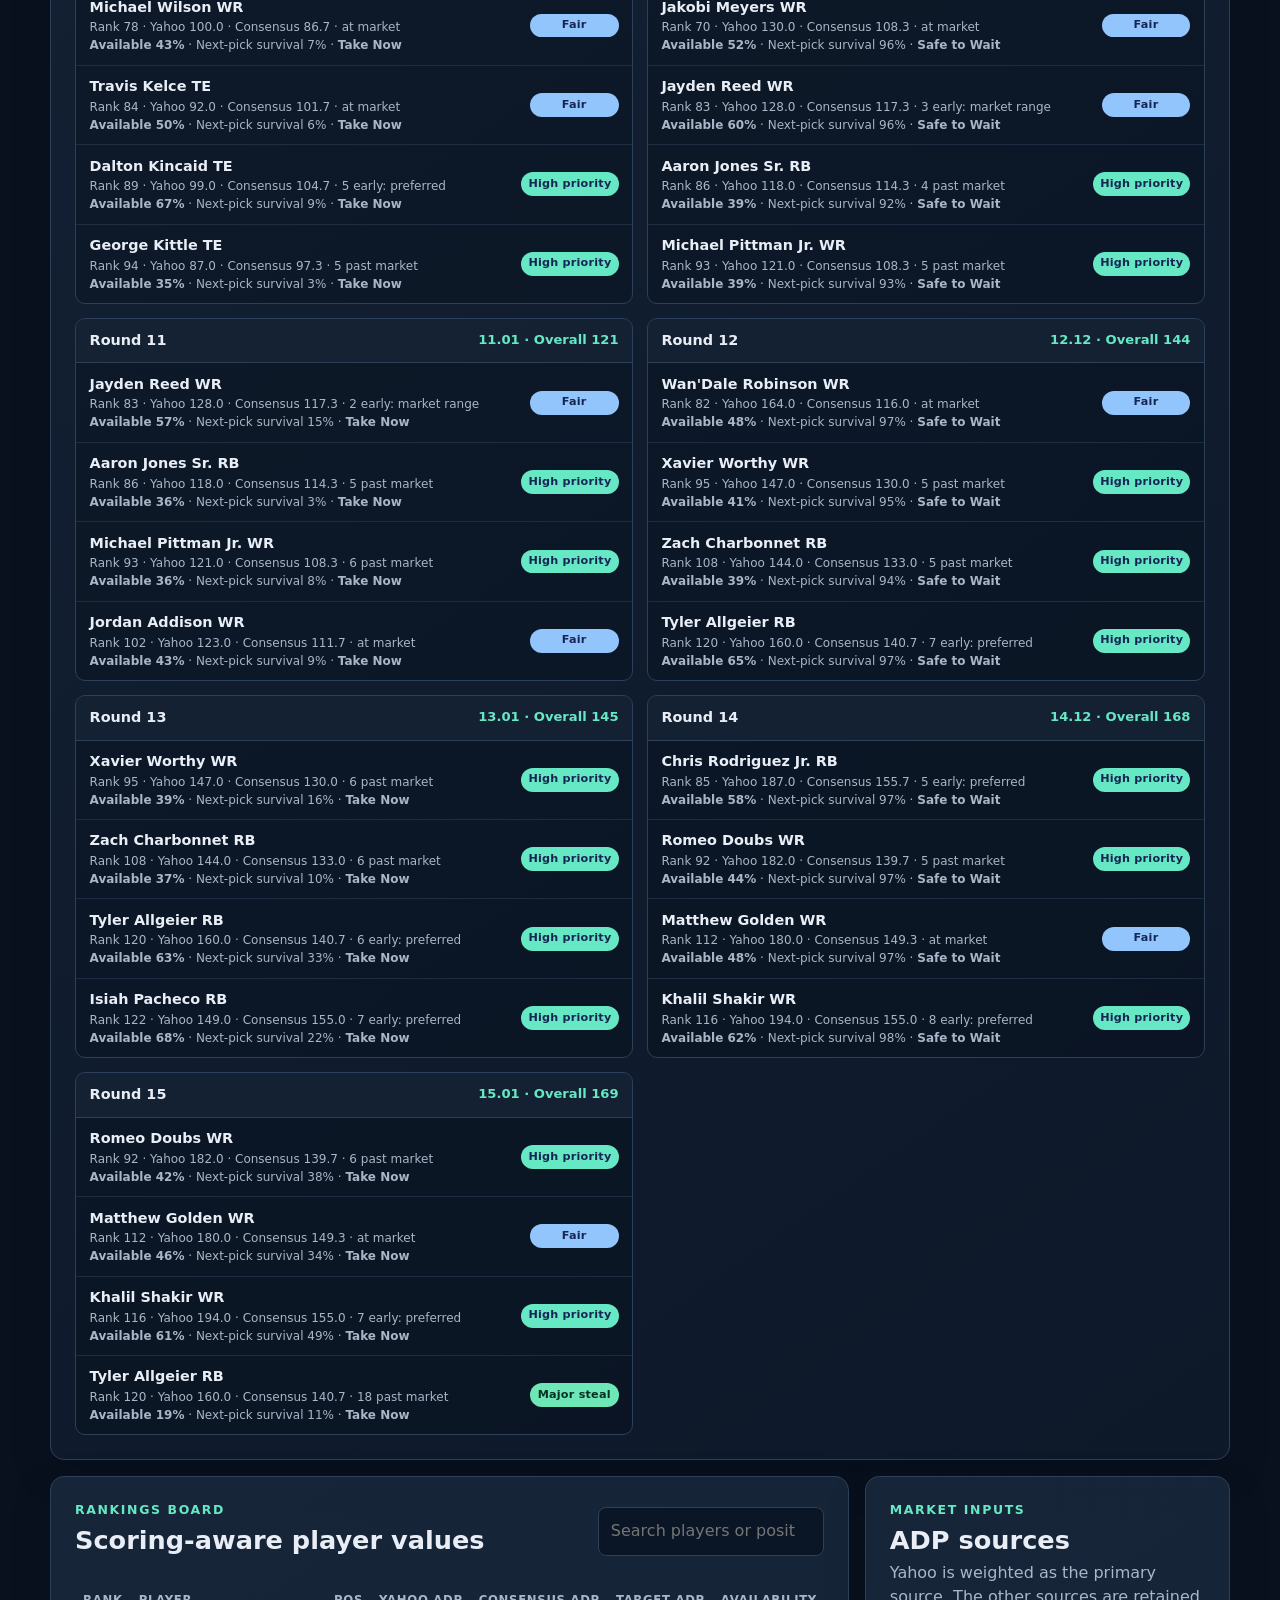
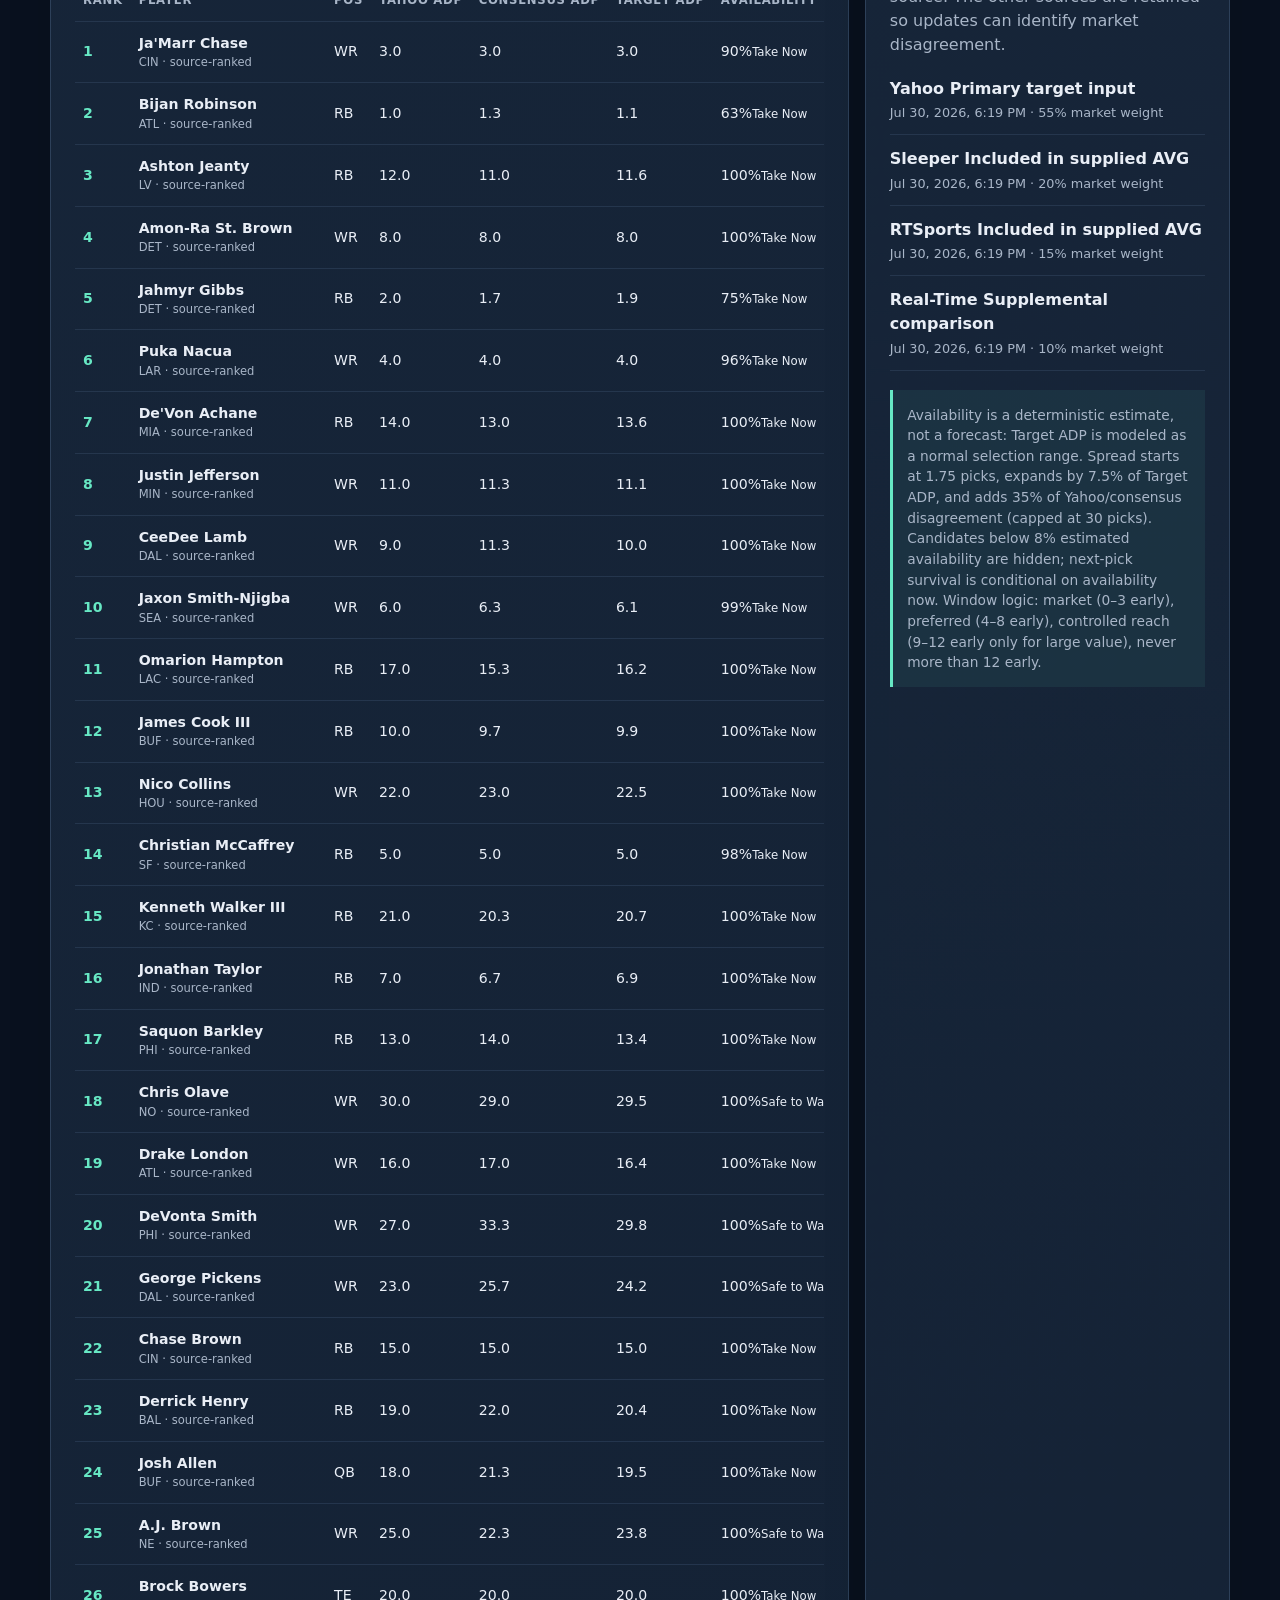
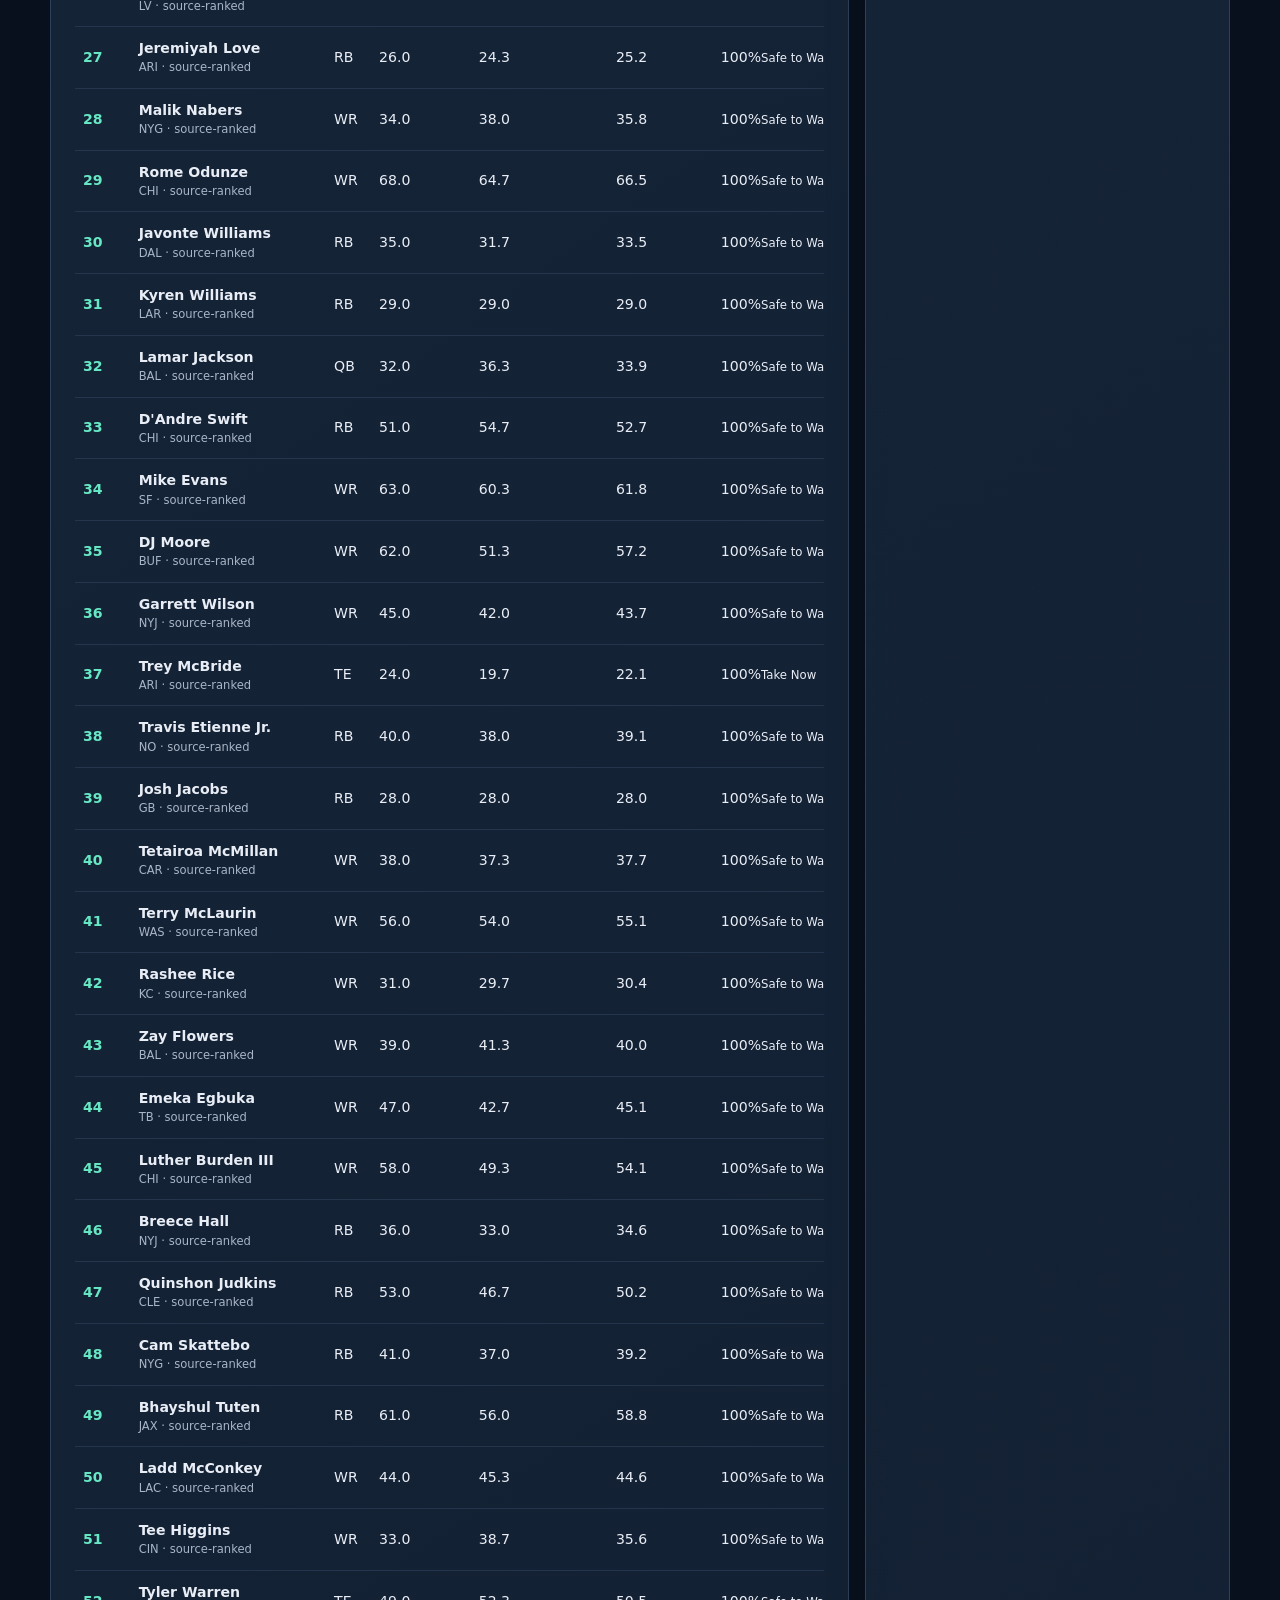
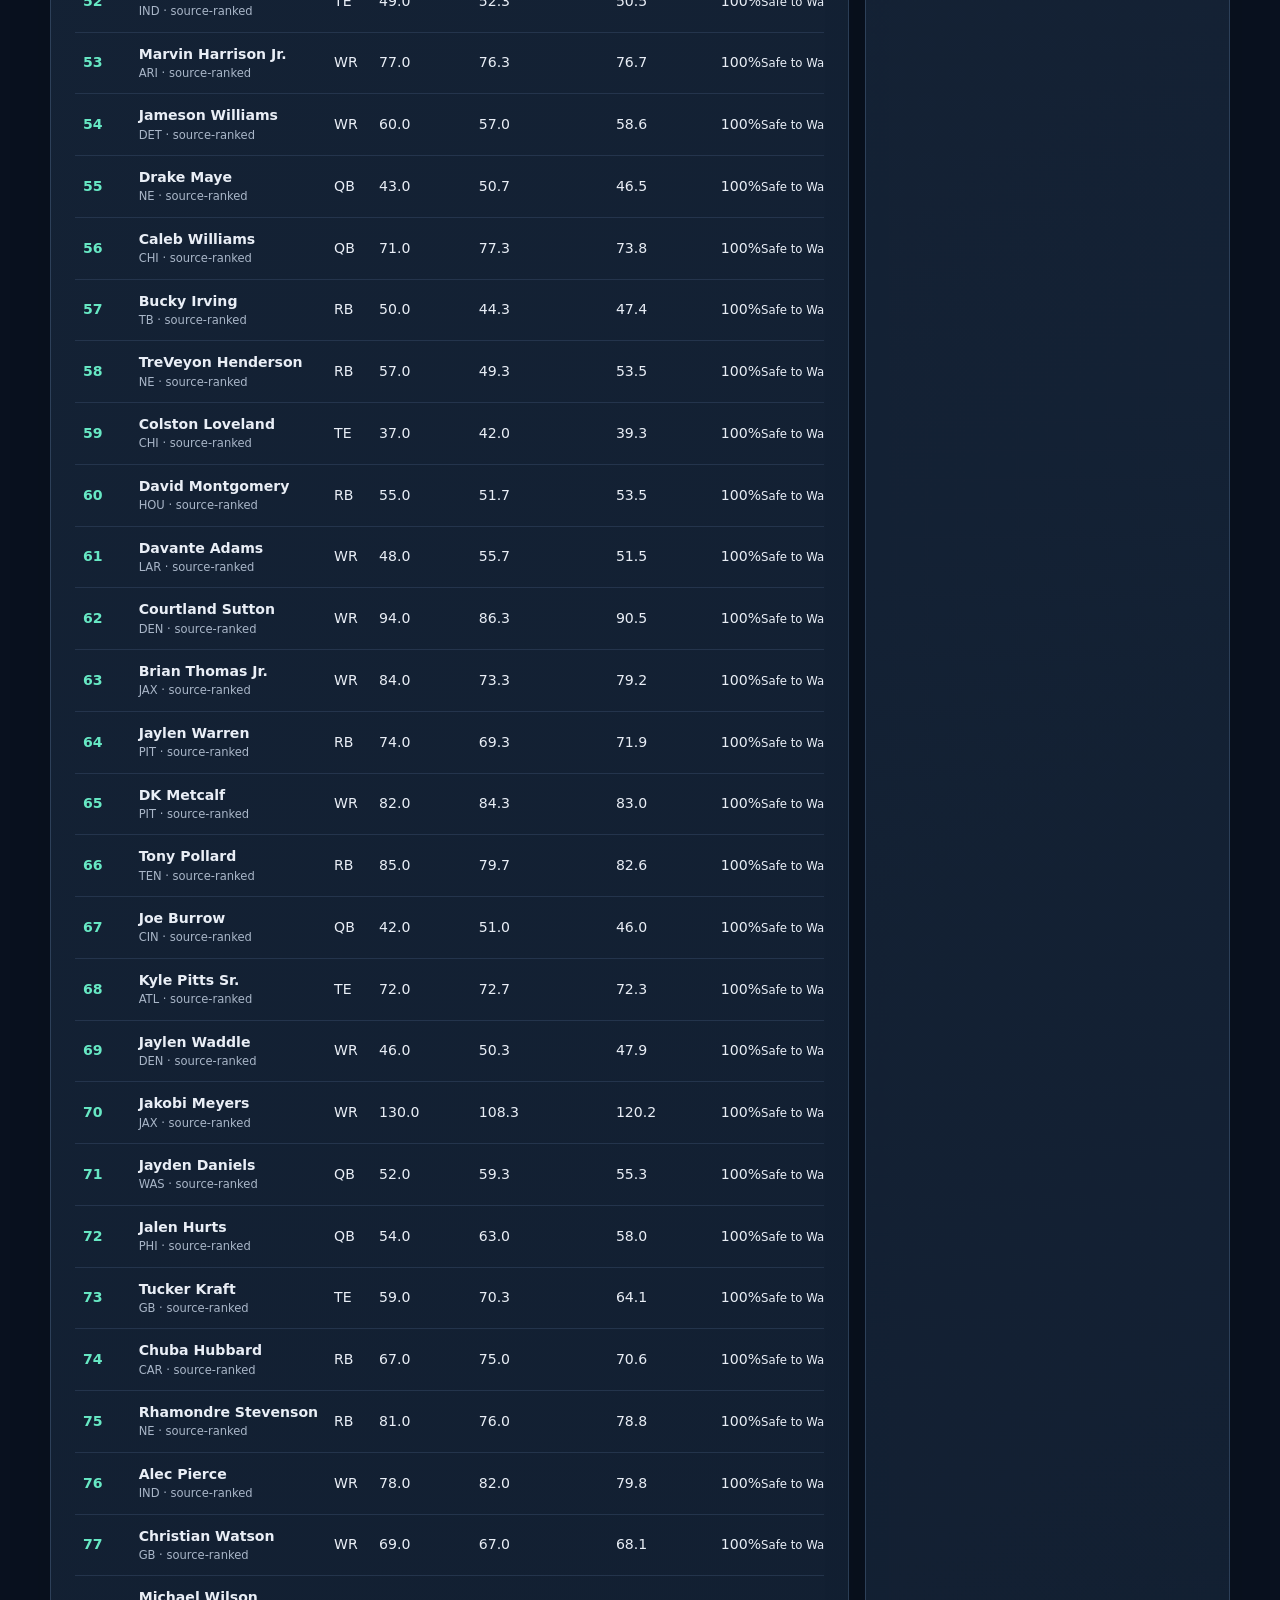
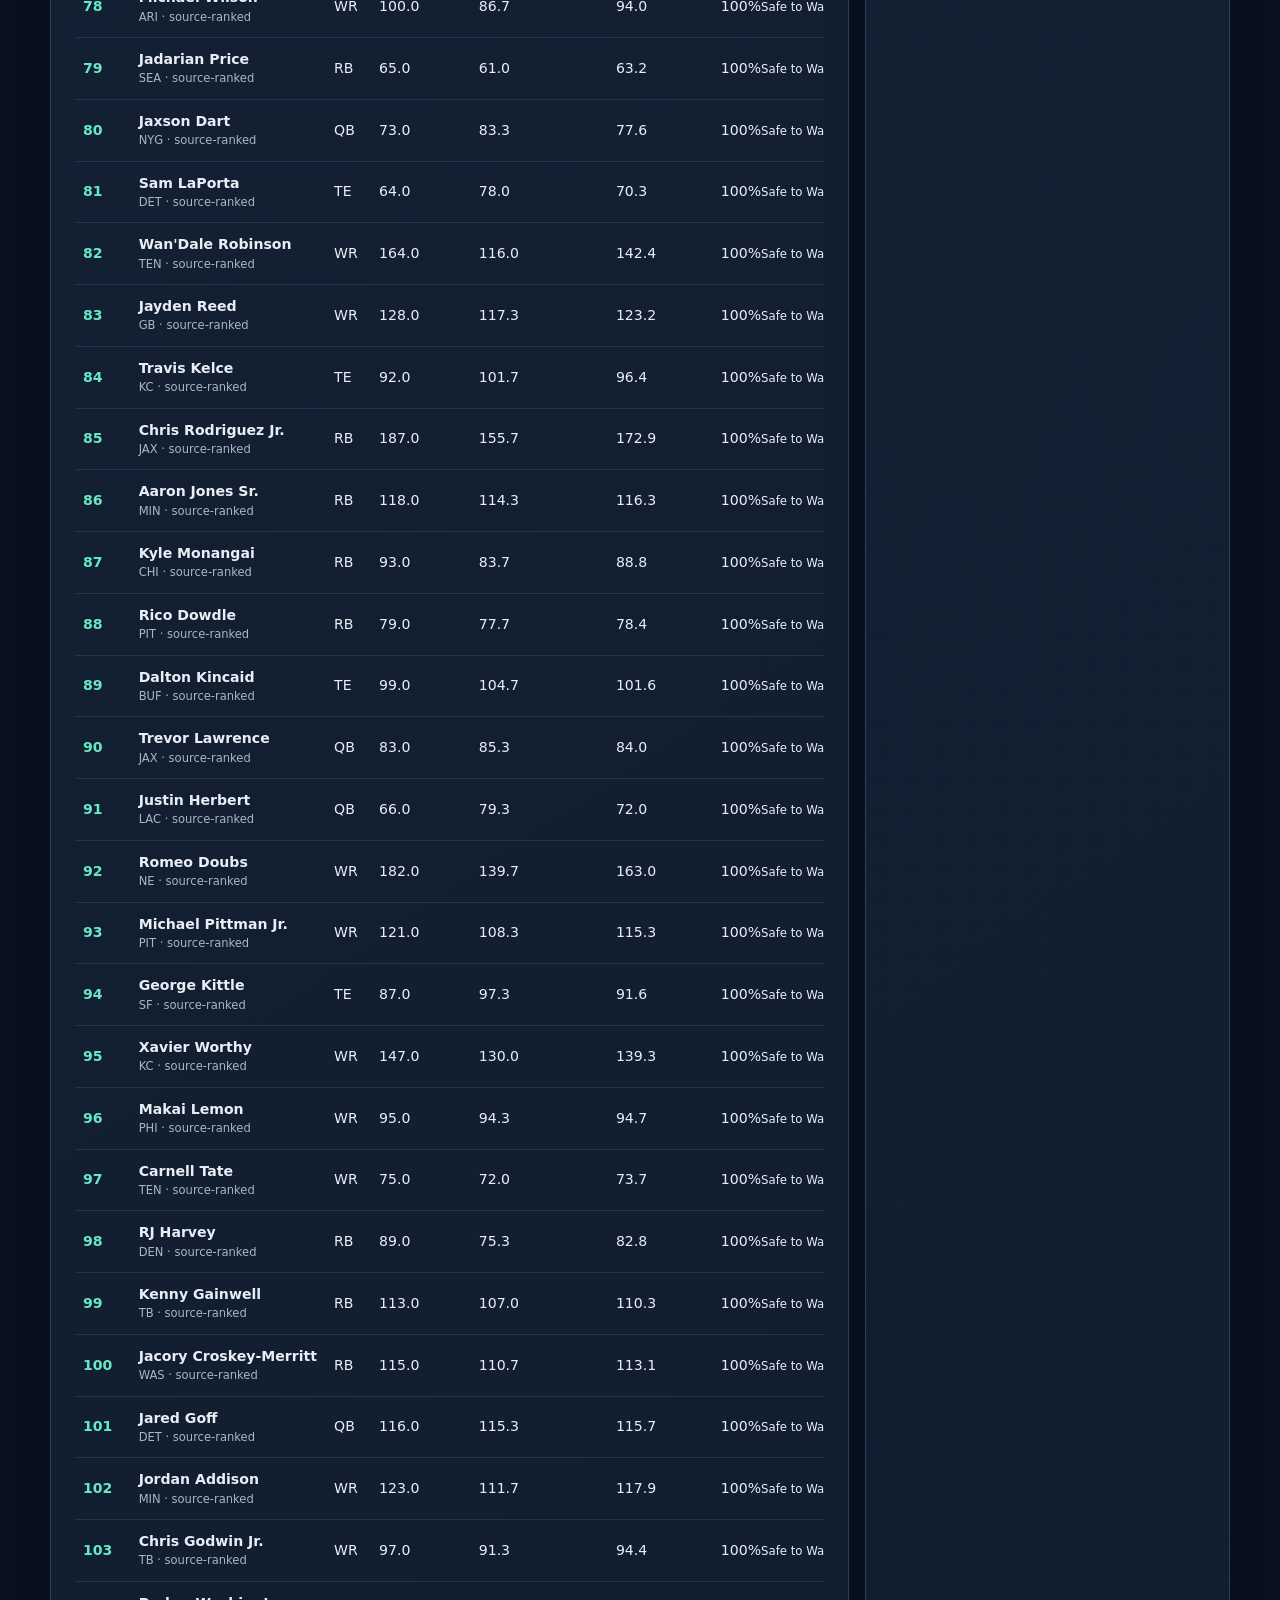
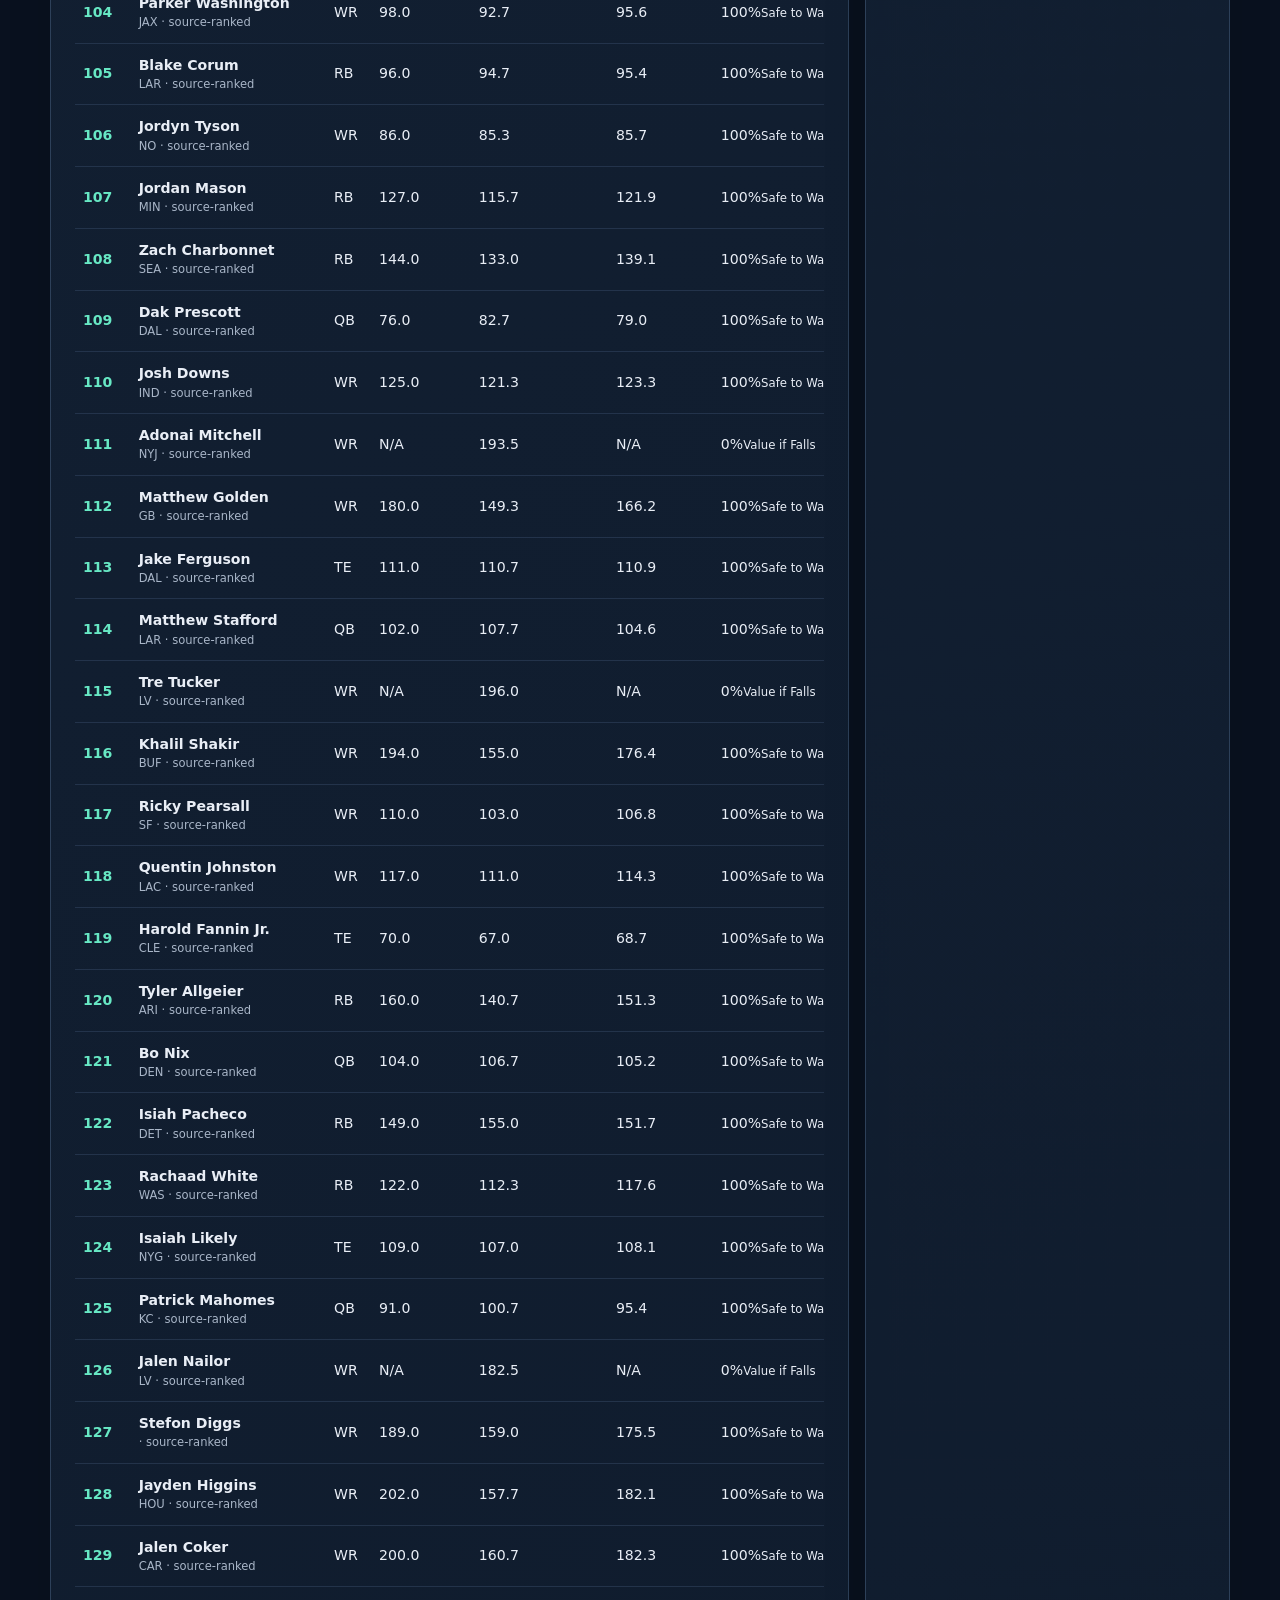
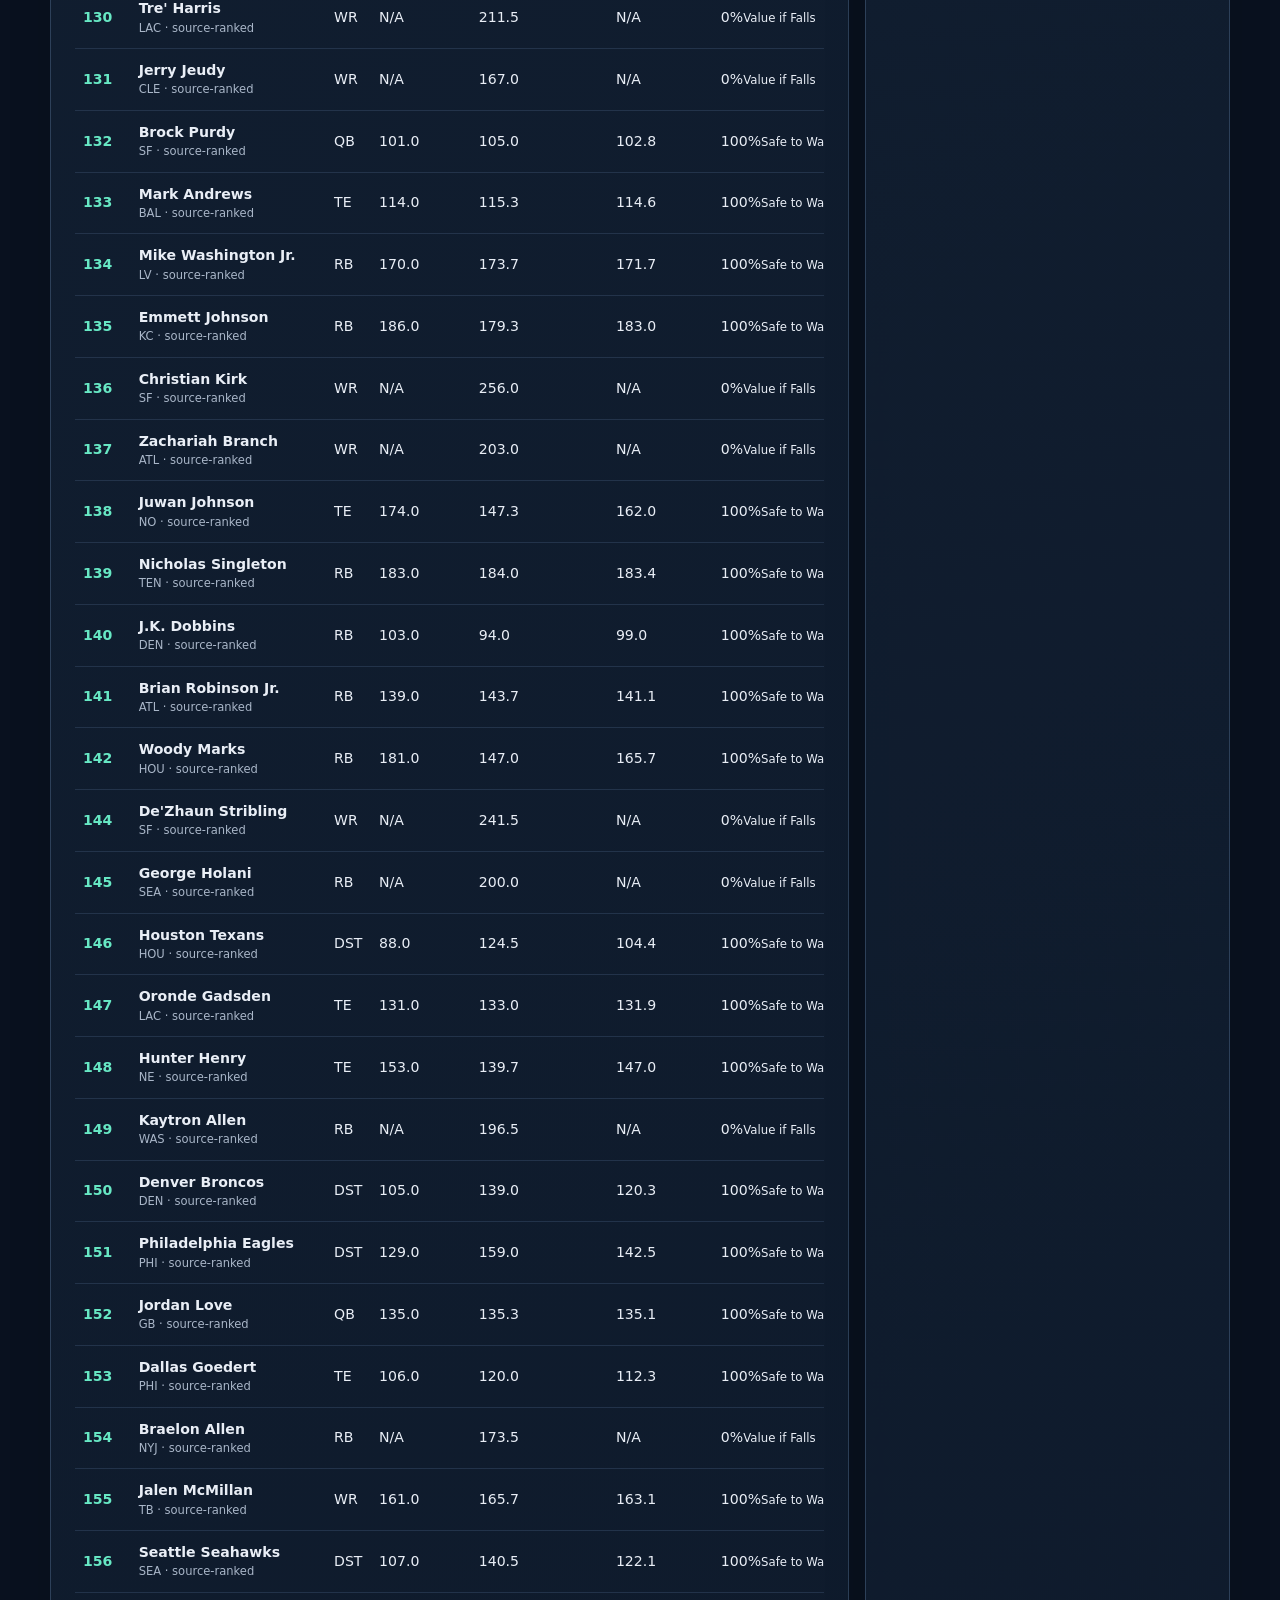
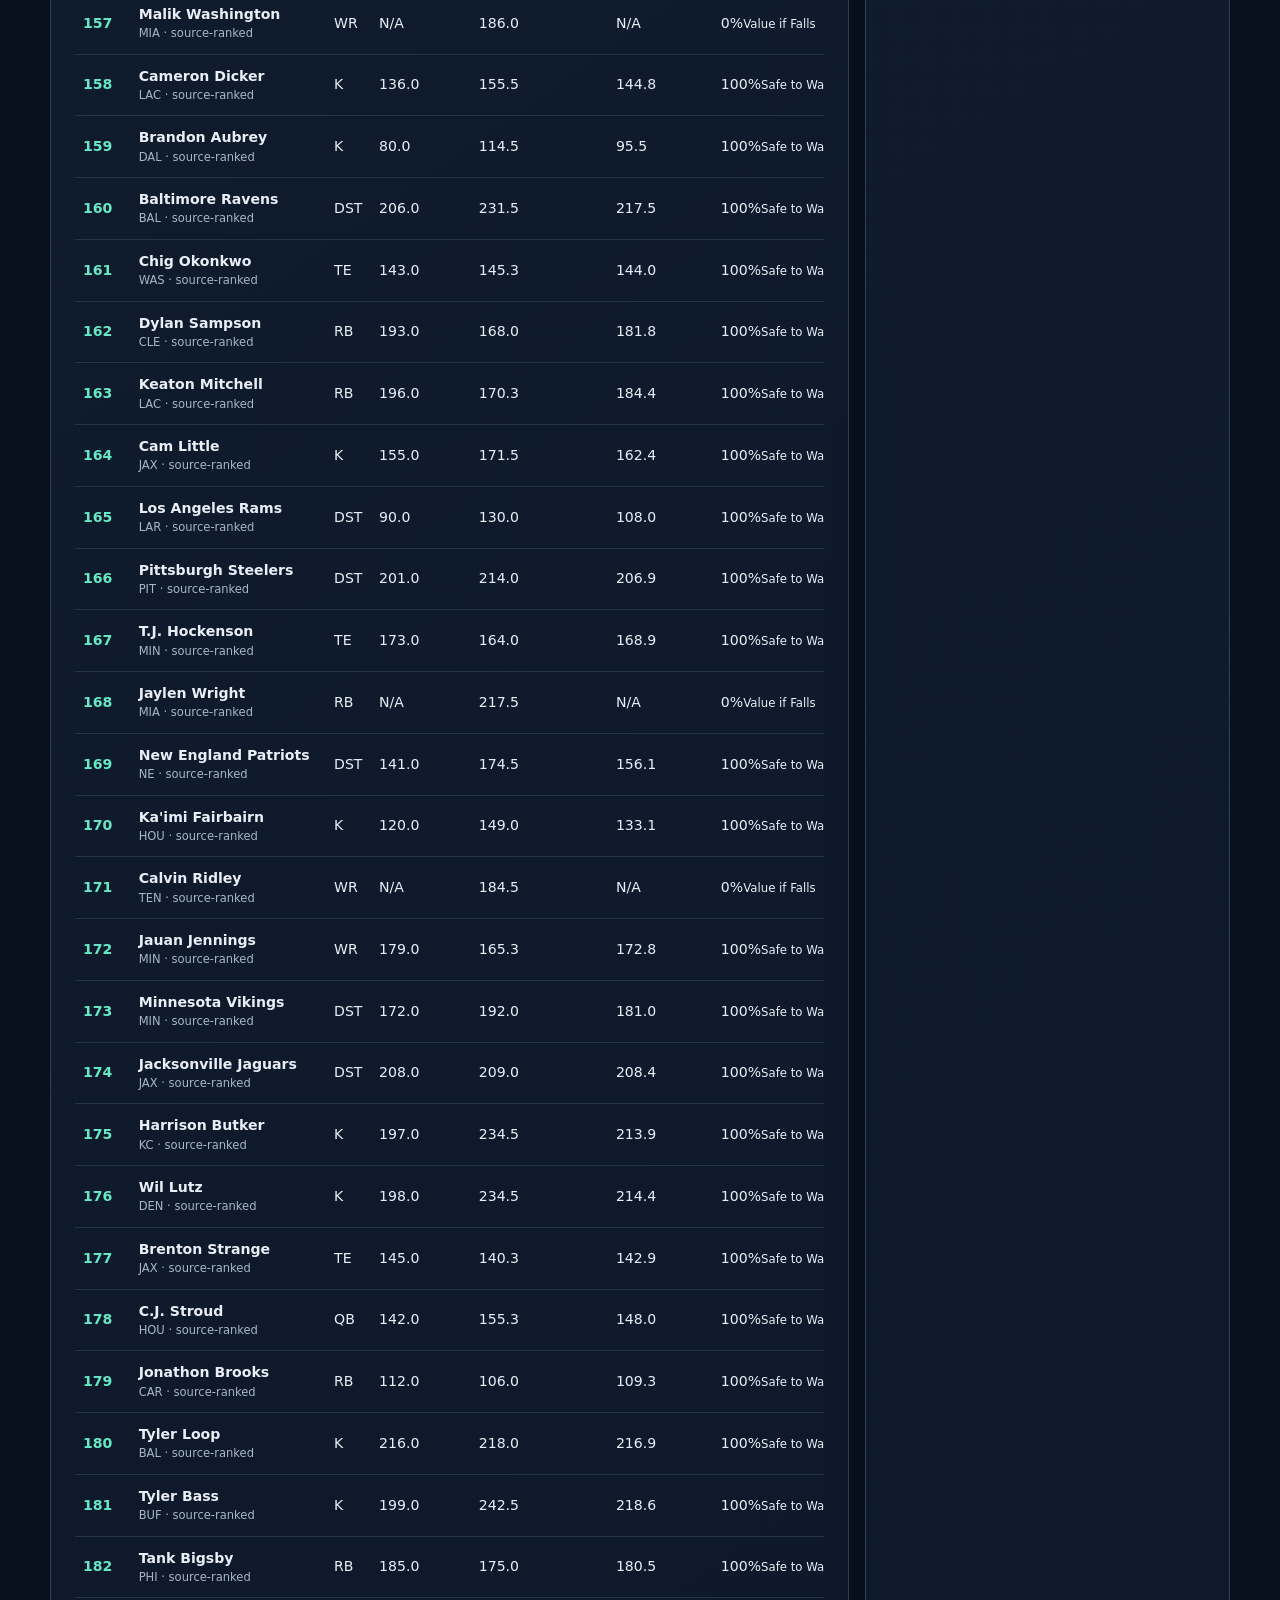
==== commit 2a95f1c5: "Schedule guarded DraftSharks refreshes Co-authored-by: Copilot App <223556219+Copilot@users.noreply." ====
--- a/index.html
+++ b/index.html
@@ -7,7 +7,7 @@
     <title>Draft Compass | Fantasy Football Dashboard</title>
     <link rel="stylesheet" href="assets/styles.css">
     <script src="assets/data.js?v=20260730-fifteen-rounds" defer></script>
-    <script src="assets/app.js?v=20260803-adp-availability" defer></script>
+    <script src="assets/app.js?v=20260803-draftsharks-status" defer></script>
   </head>
   <body>
     <a class="skip-link" href="#dashboard">Skip to dashboard</a>
@@ -73,17 +73,27 @@
       <section class="panel draftsharks-panel" aria-labelledby="draftsharks-title">
         <div class="section-heading">
           <div>
-            <p class="eyebrow">Optional market snapshot</p>
+            <p class="eyebrow">ADP freshness and source status</p>
             <h2 id="draftsharks-title">DraftSharks consensus ADP</h2>
           </div>
           <p>A validated matching snapshot replaces consensus market ADP only; Yahoo remains primary and Guru rankings stay unchanged.</p>
         </div>
+        <dl class="freshness-list">
+          <div>
+            <dt>Local snapshot refresh</dt>
+            <dd id="draftsharks-local-refresh">Loading...</dd>
+          </div>
+          <div>
+            <dt>Selected source and filter</dt>
+            <dd><a id="draftsharks-source" href="https://www.draftsharks.com/adp/ppr/consensus/12" target="_blank" rel="noopener">Open DraftSharks source</a></dd>
+          </div>
+          <div>
+            <dt>Source page last updated</dt>
+            <dd id="draftsharks-source-updated">Loading...</dd>
+          </div>
+        </dl>
         <p id="draftsharks-status" class="draftsharks-status" aria-live="polite">Loading DraftSharks snapshot metadata...</p>
-        <div class="draftsharks-actions">
-          <a id="draftsharks-source" class="button-link secondary-button" href="https://www.draftsharks.com/adp/ppr/consensus/12" target="_blank" rel="noopener">Open DraftSharks source</a>
-          <a id="draftsharks-refresh" class="button-link" href="https://github.com/sinaanaraki-619/FF2026/actions/workflows/refresh-draftsharks-adp.yml" target="_blank" rel="noopener">Refresh DraftSharks ADP</a>
-        </div>
-        <p class="method-note">Refresh opens the manual GitHub Actions workflow: choose the matching scoring and team count, then run it. GitHub enables workflow dispatch after this workflow is on the default branch. It commits a snapshot only when the public page exposes at least 20 validated player/ADP rows; a failed run leaves this board unchanged and links back to the manual source.</p>
+        <p class="method-note">A guarded GitHub Actions job attempts all six PPR/half-PPR and 10/12/14 filters daily at 8:00 AM America/Los_Angeles. It stores only validated public tables and preserves existing snapshots when DraftSharks is dynamic, blocked, or does not expose a stable table. Source page timestamps appear only when the public response provides a labeled, timezone-qualified value that the parser validates.</p>
       </section>
 
       <section class="summary-grid" aria-label="Draft summary">
--- a/assets/styles.css
+++ b/assets/styles.css
@@ -193,6 +193,32 @@
   margin-bottom: 1rem;
 }
 
+.freshness-list {
+  display: grid;
+  grid-template-columns: repeat(3, minmax(0, 1fr));
+  gap: .75rem;
+  margin: 1rem 0;
+}
+
+.freshness-list div {
+  padding: .75rem;
+  border: 1px solid var(--border);
+  border-radius: 8px;
+  background: rgb(4 12 22 / 32%);
+}
+
+.freshness-list dt {
+  color: var(--muted);
+  font-size: .75rem;
+  font-weight: 800;
+  text-transform: uppercase;
+}
+
+.freshness-list dd {
+  margin: .3rem 0 0;
+  font-size: .86rem;
+}
+
 .button-link {
   display: inline-flex;
   align-items: center;
@@ -519,7 +545,8 @@
   .filters,
   .summary-grid,
   .lower-grid,
-  .draft-queue {
+  .draft-queue,
+  .freshness-list {
     grid-template-columns: 1fr;
   }
 
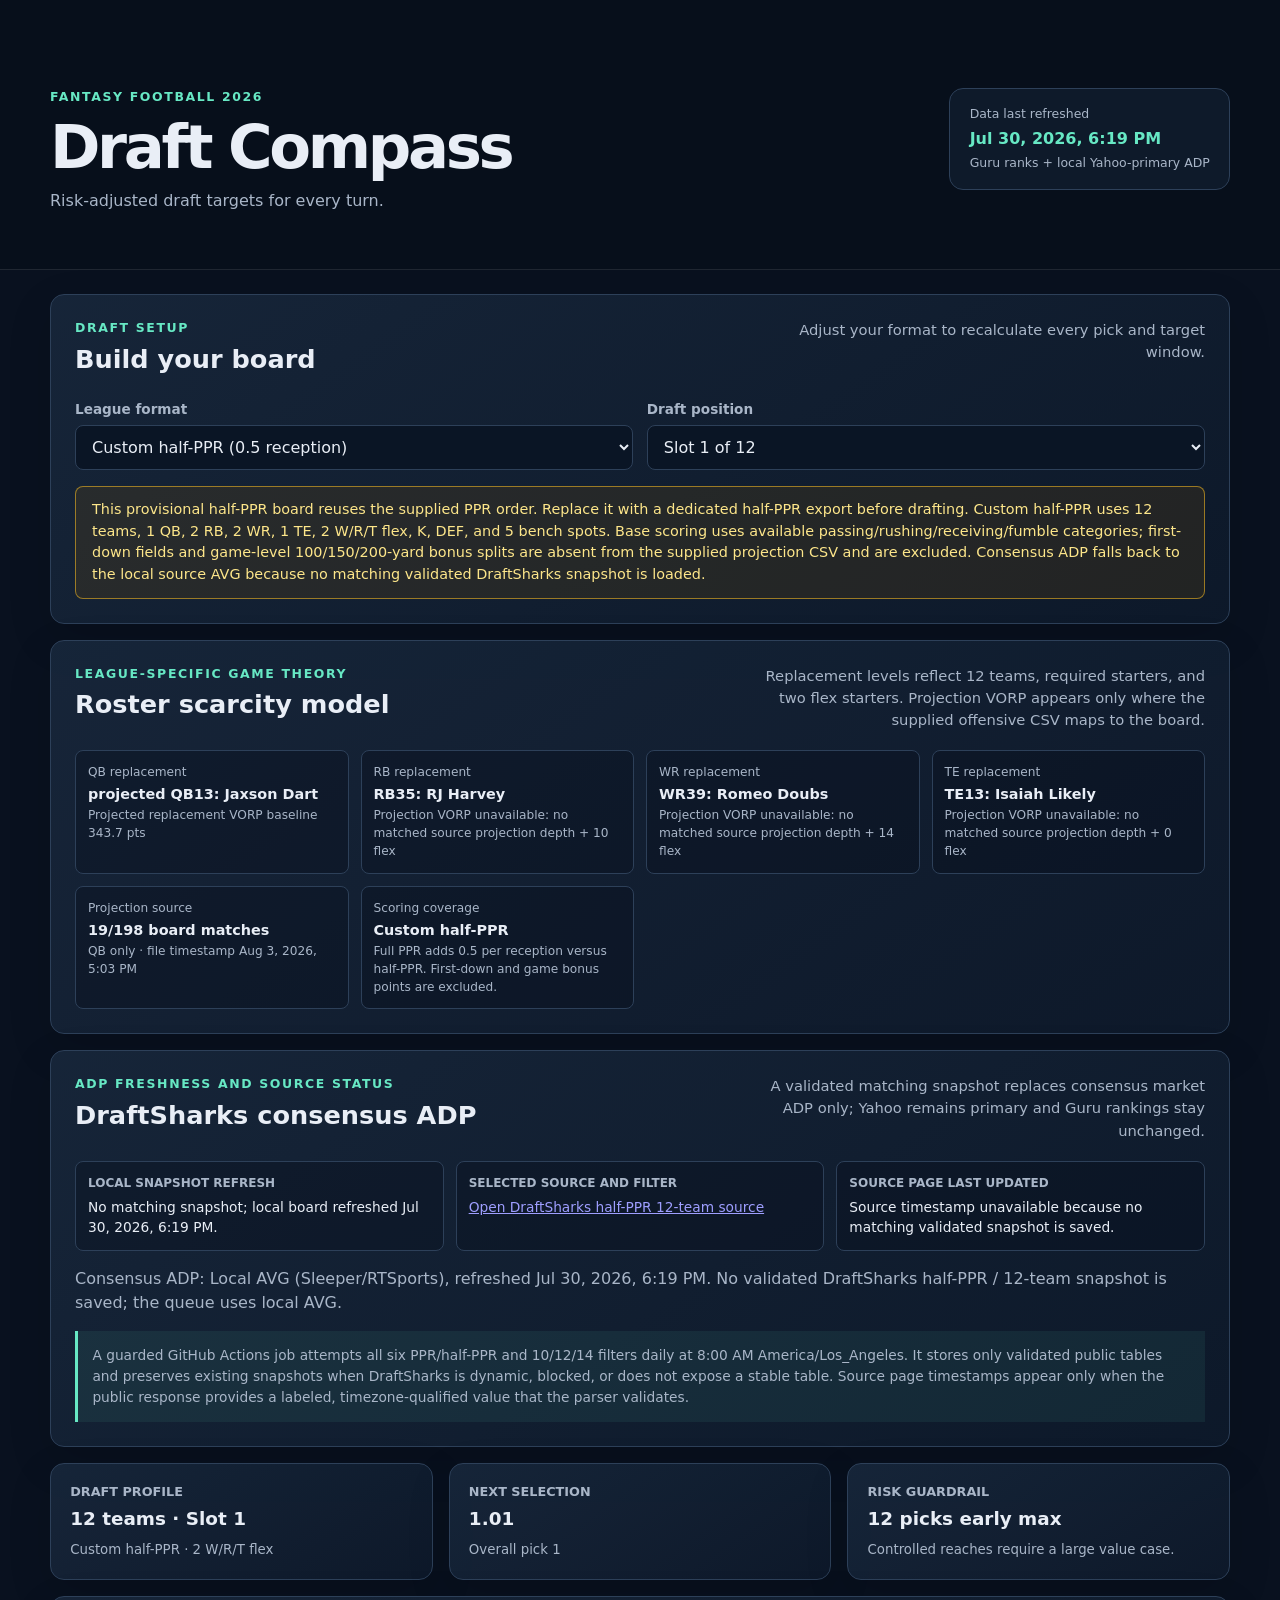
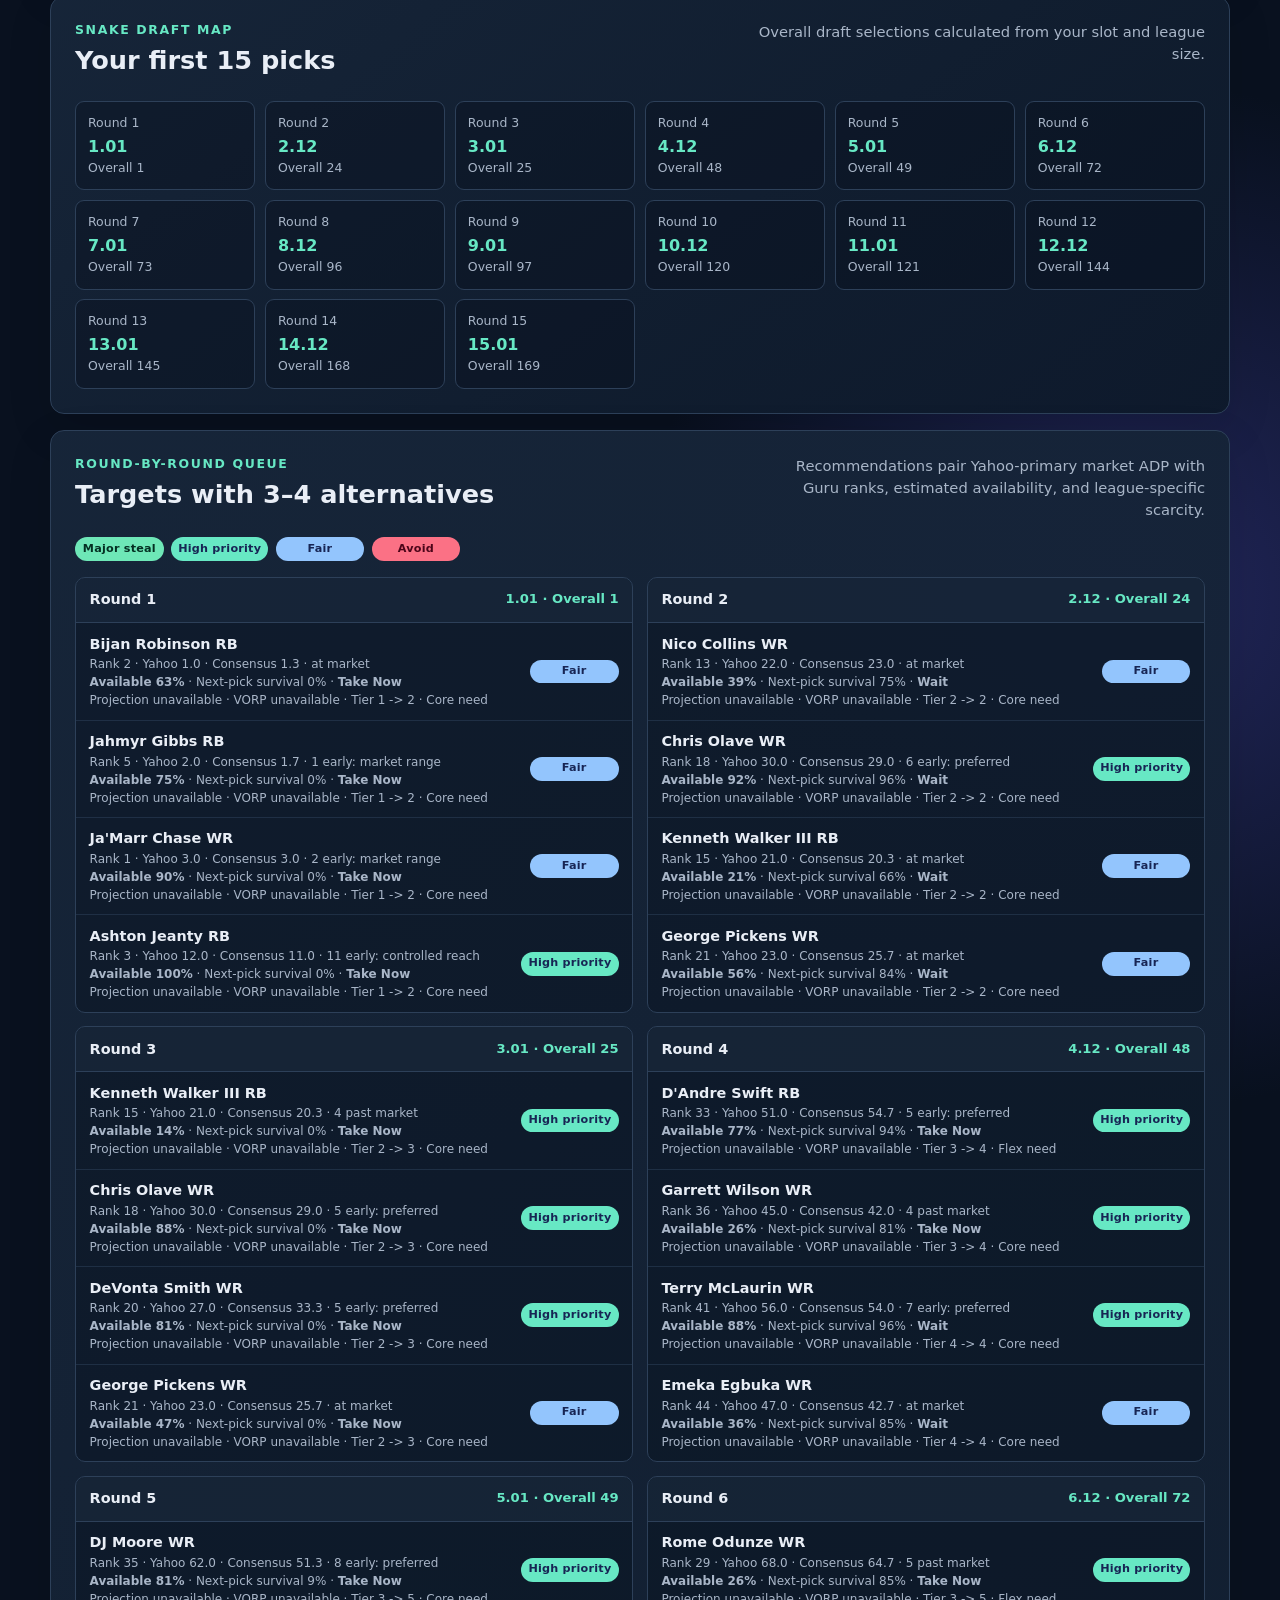
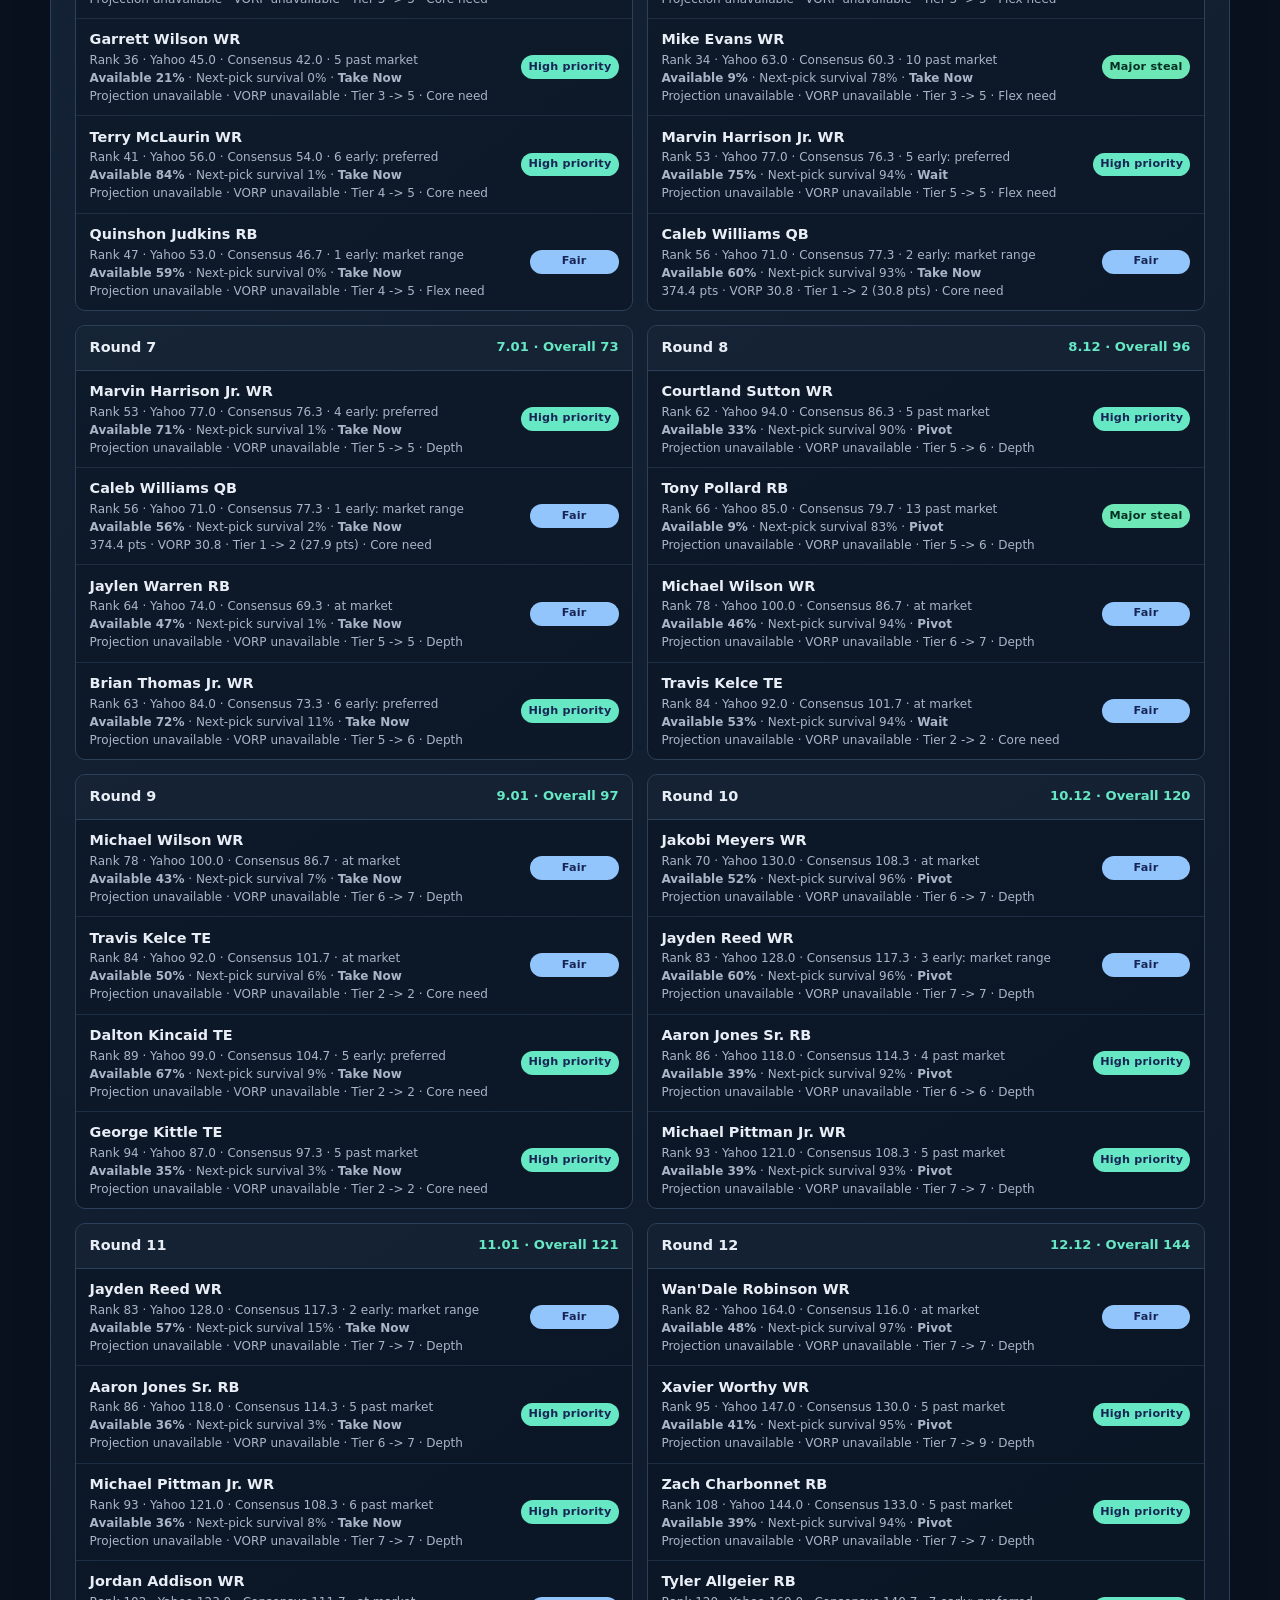
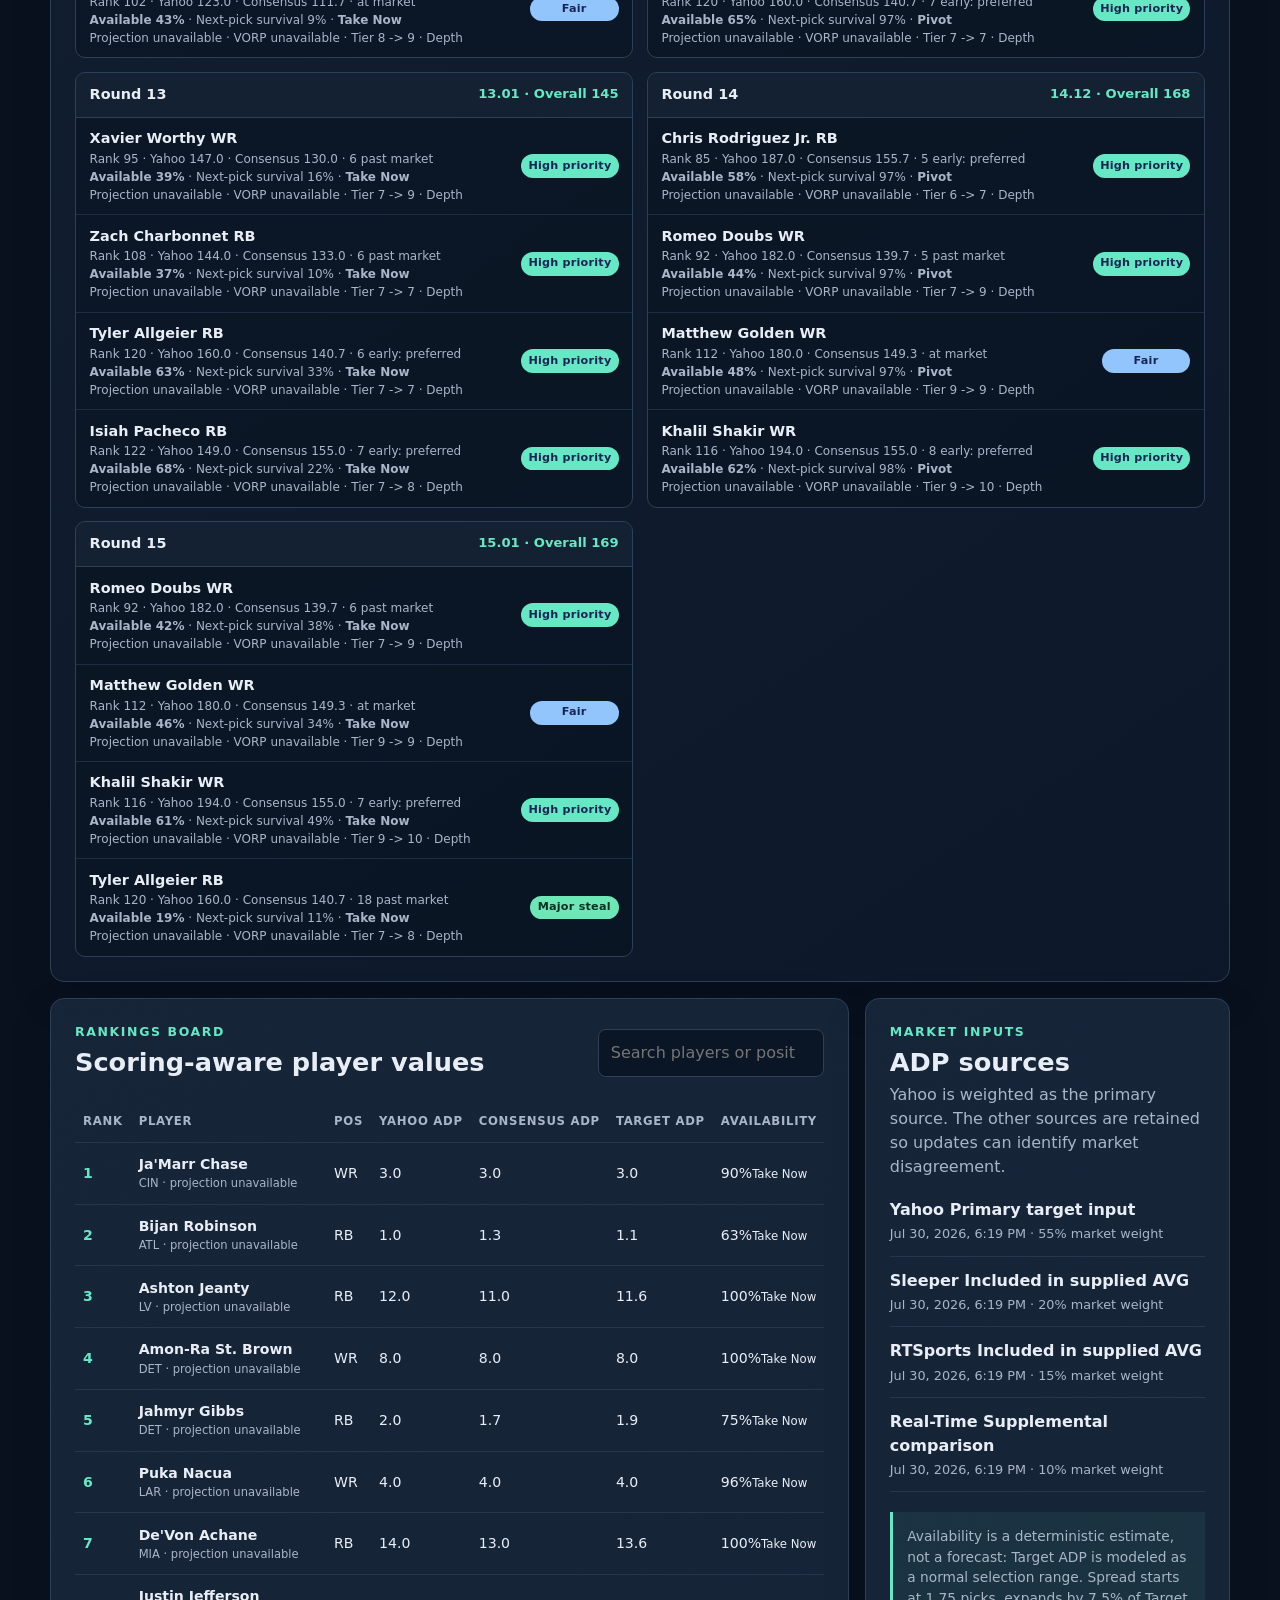
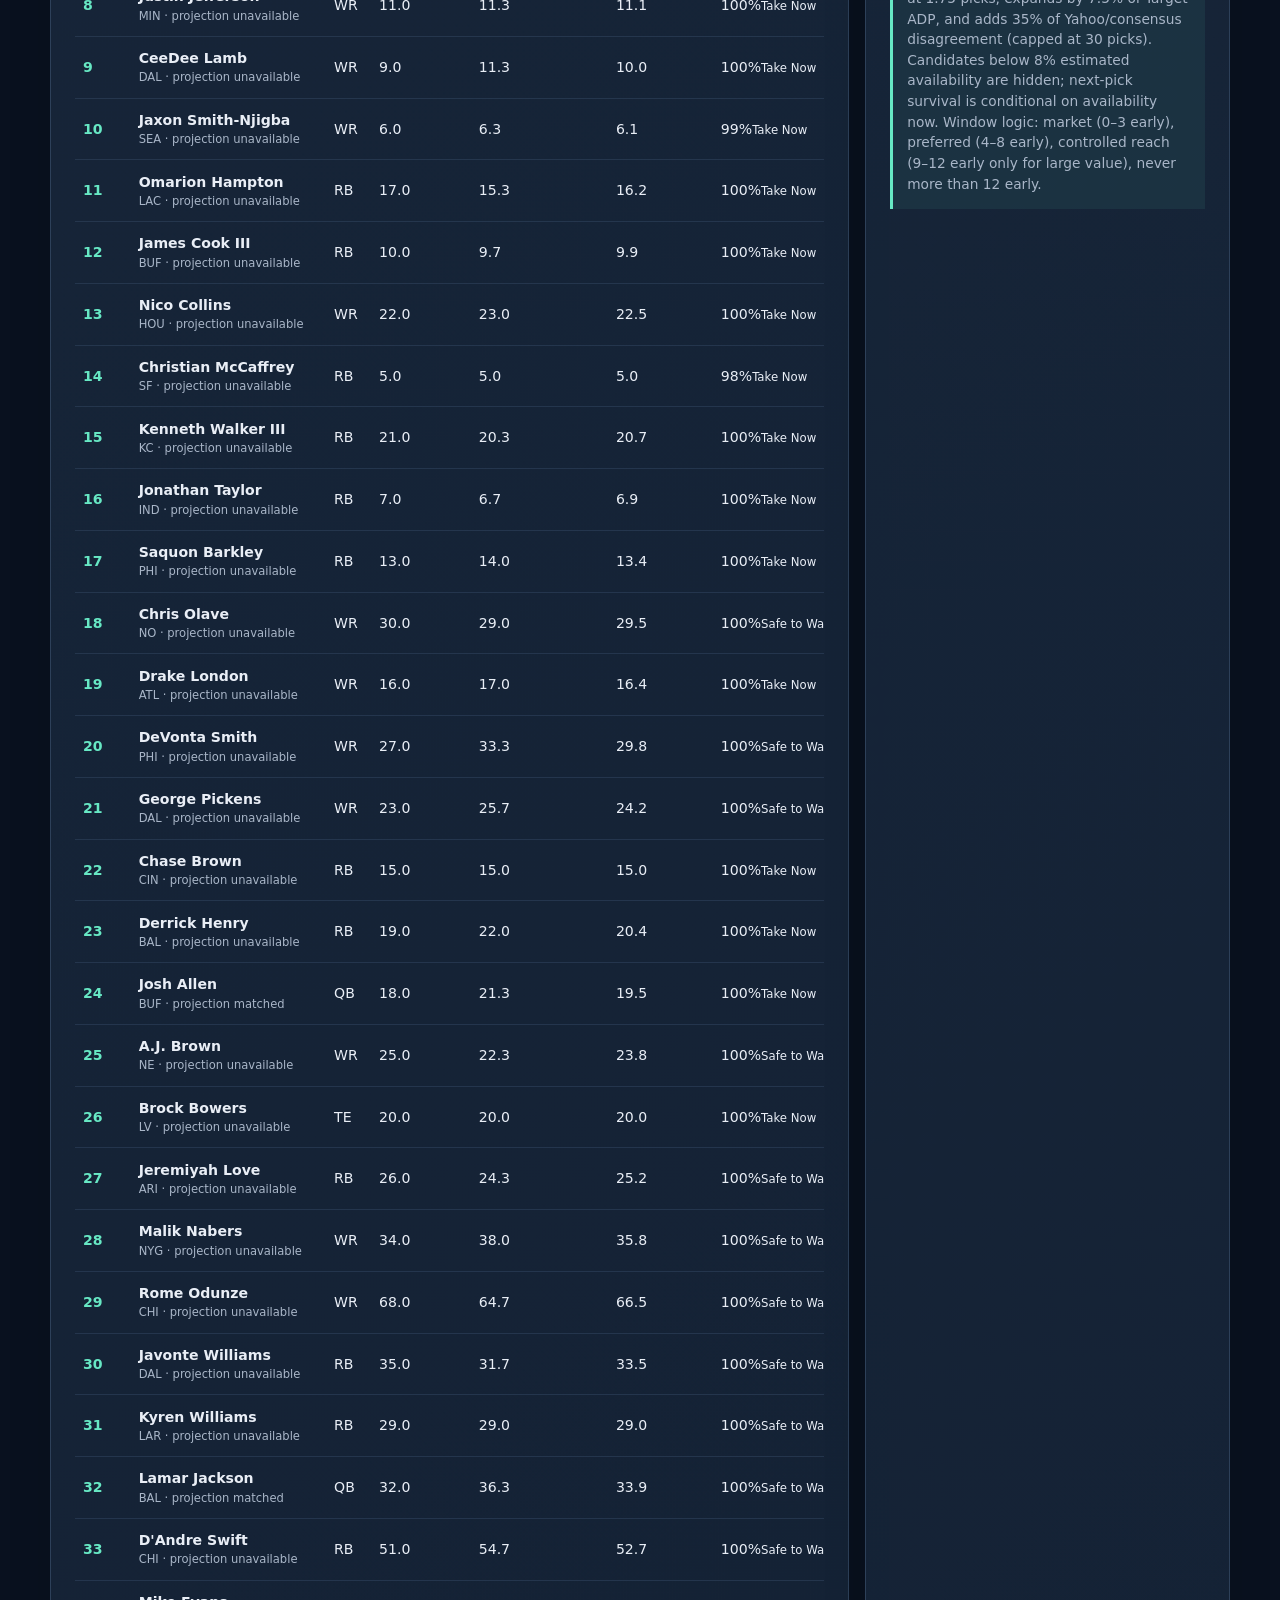
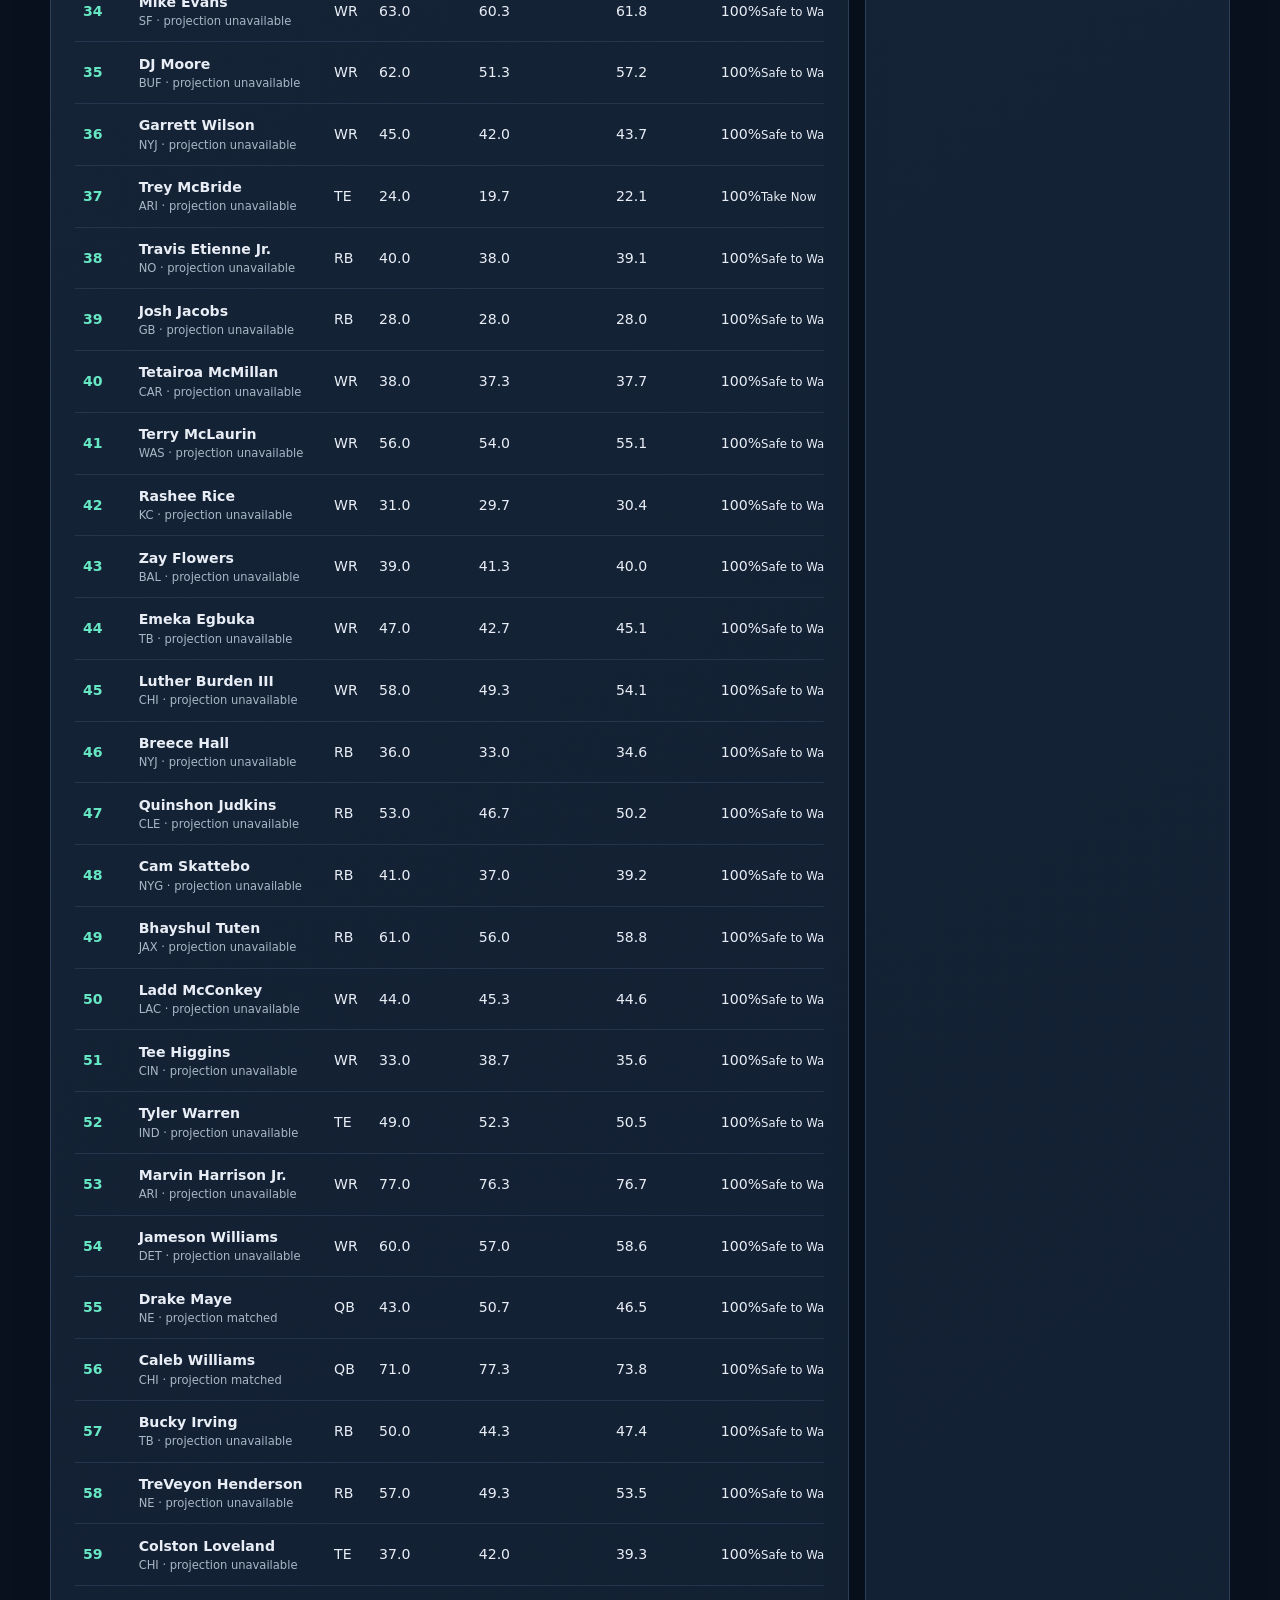
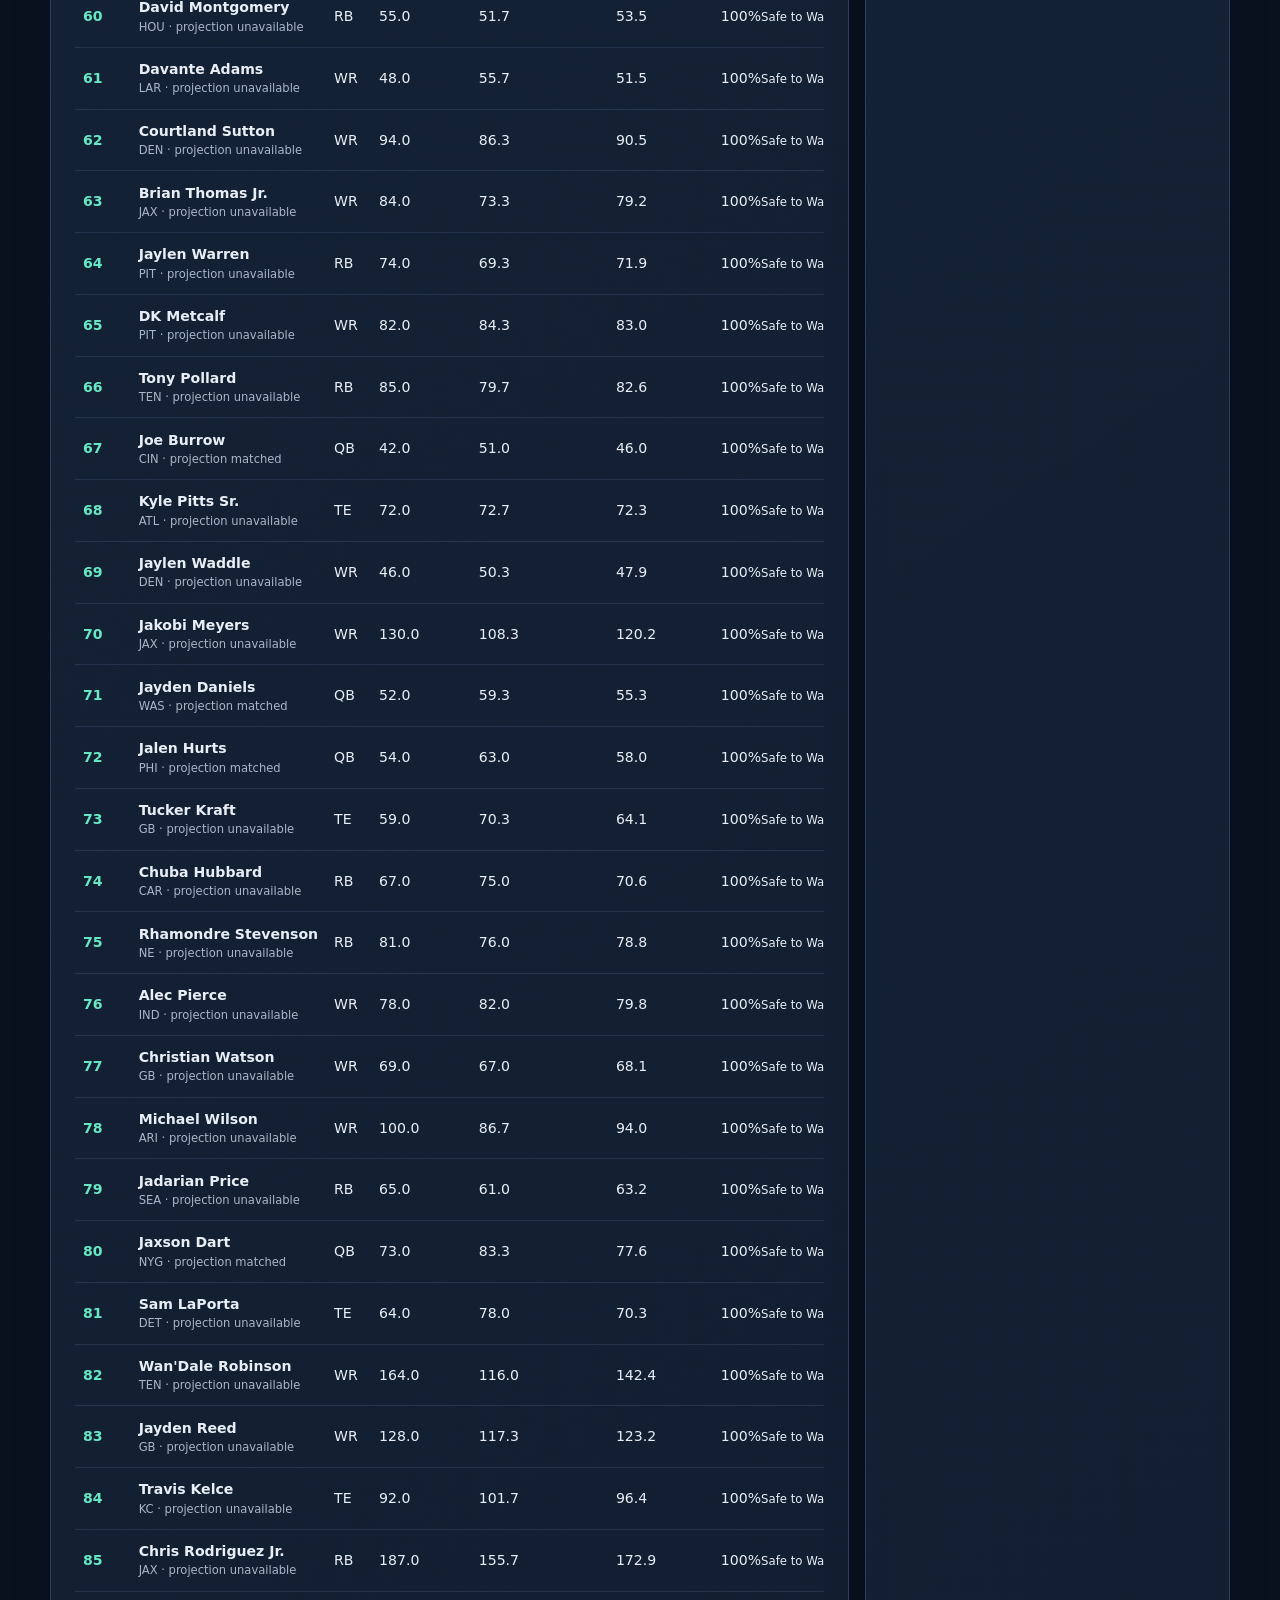
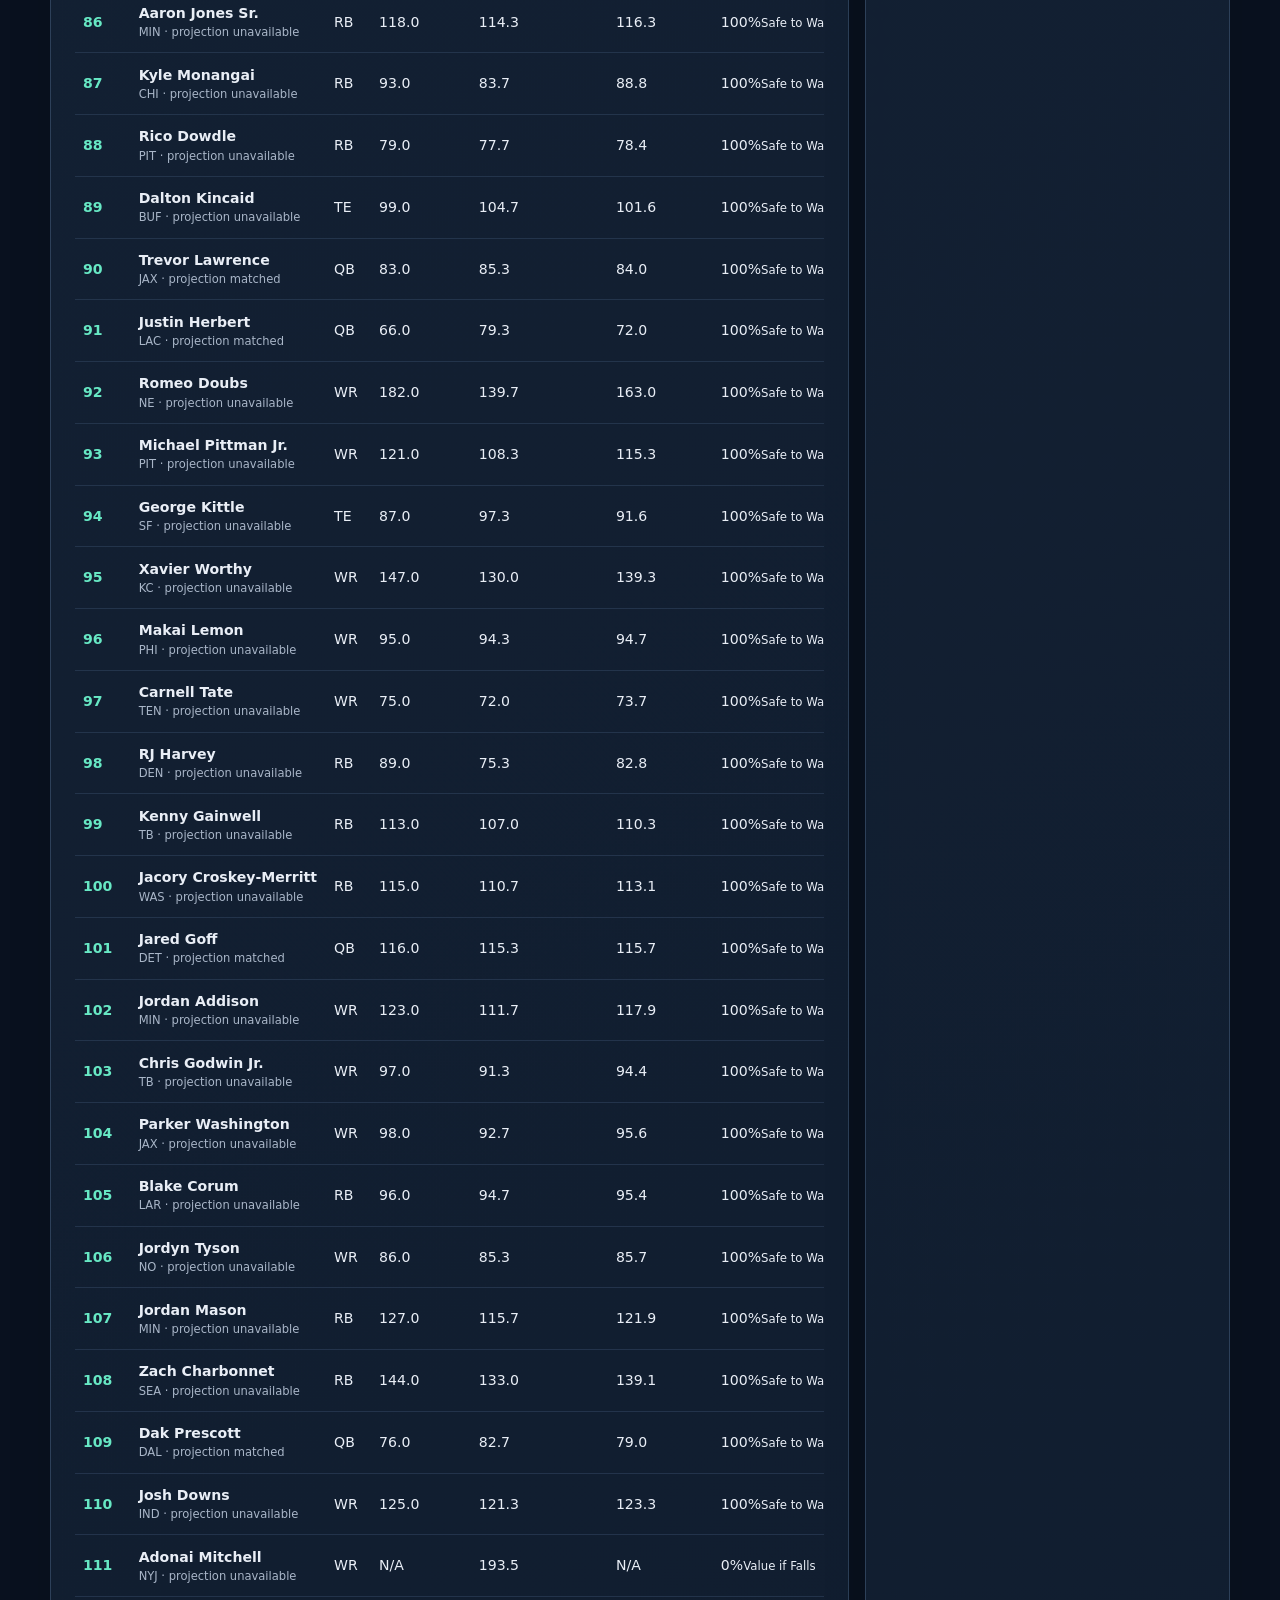
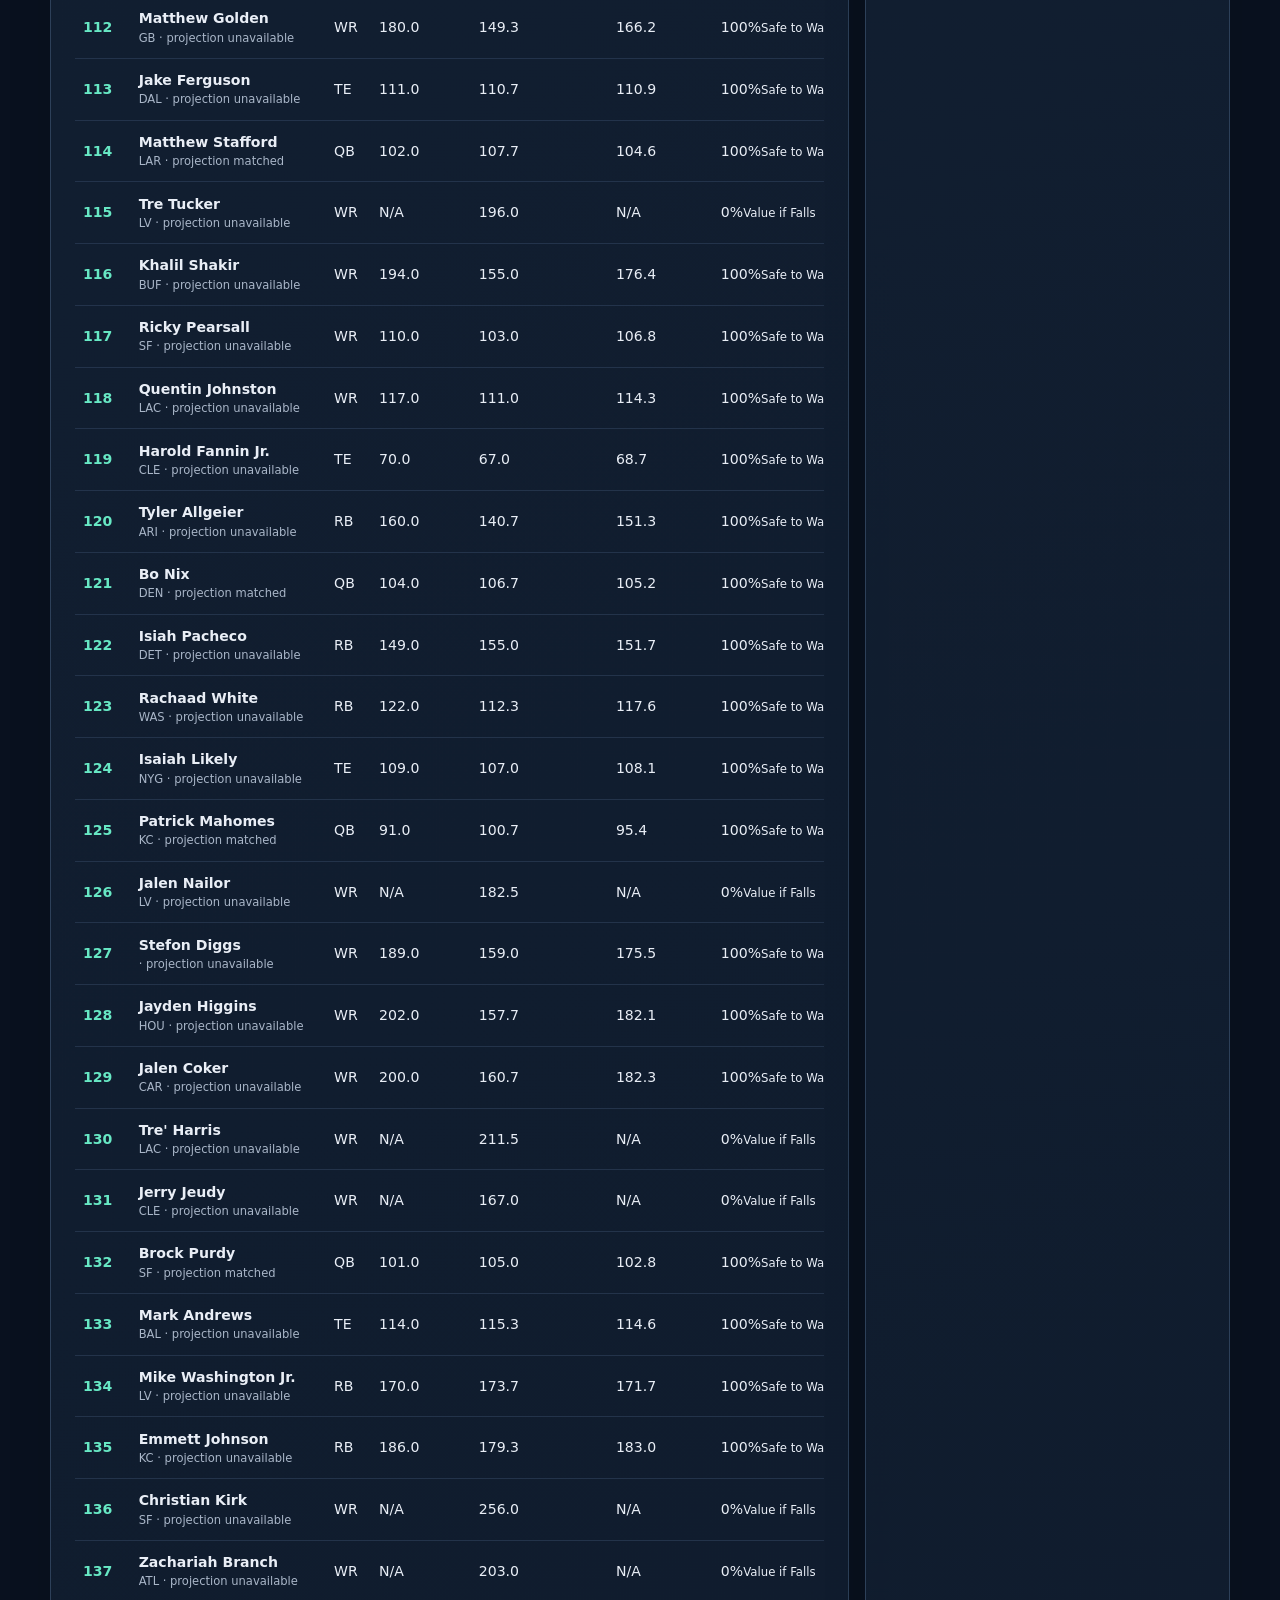
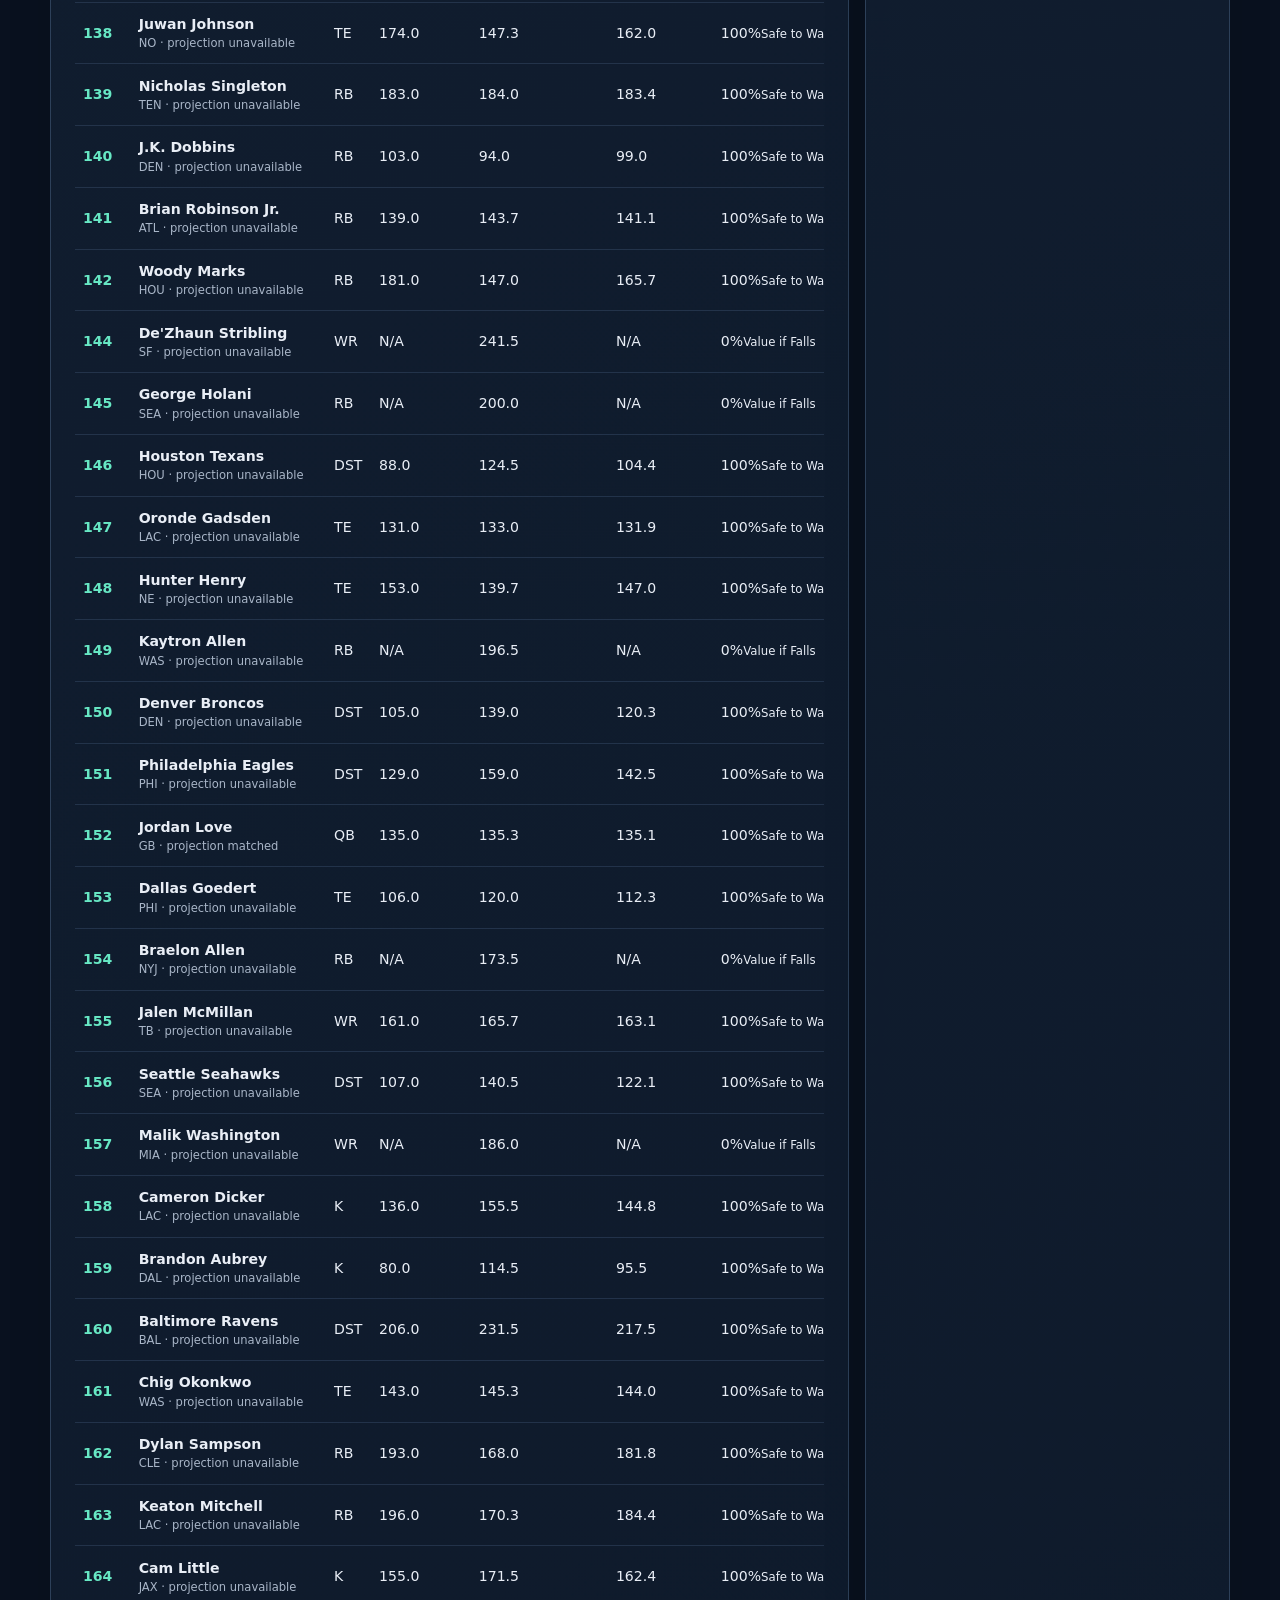
==== commit 6b755002: "Add league-specific scarcity model Co-authored-by: Copilot App <223556219+Copilot@users.noreply.gith" ====
--- a/index.html
+++ b/index.html
@@ -7,7 +7,8 @@
     <title>Draft Compass | Fantasy Football Dashboard</title>
     <link rel="stylesheet" href="assets/styles.css">
     <script src="assets/data.js?v=20260730-fifteen-rounds" defer></script>
-    <script src="assets/app.js?v=20260803-draftsharks-status" defer></script>
+    <script src="assets/projections.js?v=20260803-league-model" defer></script>
+    <script src="assets/app.js?v=20260803-league-model" defer></script>
   </head>
   <body>
     <a class="skip-link" href="#dashboard">Skip to dashboard</a>
@@ -39,35 +40,31 @@
           </div>
           <p id="setup-description">Adjust your format to recalculate every pick and target window.</p>
         </div>
-        <form id="draft-form" class="filters" aria-describedby="setup-description">
+        <form id="draft-form" class="filters league-filters" aria-describedby="setup-description">
           <label>
-            <span>Scoring</span>
-            <select id="scoring" name="scoring">
-              <option value="ppr">PPR</option>
-              <option value="halfPpr">Half-PPR</option>
-            </select>
-          </label>
-          <label>
-            <span>League size</span>
-            <select id="teams" name="teams">
-              <option value="10">10 teams</option>
-              <option value="12" selected>12 teams</option>
-              <option value="14">14 teams</option>
+            <span>League format</span>
+            <select id="league-format" name="league-format">
+              <option value="customHalfPpr" selected>Custom half-PPR (0.5 reception)</option>
+              <option value="customPpr">Custom full PPR (1.0 reception)</option>
             </select>
           </label>
           <label>
             <span>Draft position</span>
             <select id="slot" name="slot"></select>
           </label>
-          <label>
-            <span>Flex slots</span>
-            <select id="flex" name="flex">
-              <option value="1" selected>1 flex</option>
-              <option value="2">2 flexes</option>
-            </select>
-          </label>
         </form>
         <p id="provisional-message" class="notice warning" hidden></p>
+      </section>
+
+      <section class="panel league-model-panel" aria-labelledby="league-model-title">
+        <div class="section-heading">
+          <div>
+            <p class="eyebrow">League-specific game theory</p>
+            <h2 id="league-model-title">Roster scarcity model</h2>
+          </div>
+          <p>Replacement levels reflect 12 teams, required starters, and two flex starters. Projection VORP appears only where the supplied offensive CSV maps to the board.</p>
+        </div>
+        <div id="league-model" class="league-model" aria-live="polite">Loading league model...</div>
       </section>
 
       <section class="panel draftsharks-panel" aria-labelledby="draftsharks-title">
@@ -131,7 +128,7 @@
             <p class="eyebrow">Round-by-round queue</p>
             <h2 id="queue-title">Targets with 3–4 alternatives</h2>
           </div>
-          <p>Recommendations pair Yahoo-primary market ADP with Guru ranks, estimated availability, and next-pick survival.</p>
+          <p>Recommendations pair Yahoo-primary market ADP with Guru ranks, estimated availability, and league-specific scarcity.</p>
         </div>
         <div class="legend" aria-label="Recommendation labels">
           <span class="tag major-steal">Major steal</span>
@@ -166,6 +163,8 @@
                   <th scope="col">Consensus ADP</th>
                   <th scope="col">Target ADP</th>
                   <th scope="col">Availability</th>
+                  <th scope="col">Projection / VORP</th>
+                  <th scope="col">Positional tier</th>
                   <th scope="col">Target window</th>
                 </tr>
               </thead>
--- a/assets/styles.css
+++ b/assets/styles.css
@@ -148,6 +148,10 @@
   gap: .85rem;
 }
 
+.league-filters {
+  grid-template-columns: repeat(2, minmax(0, 1fr));
+}
+
 label > span {
   display: block;
   margin-bottom: .35rem;
@@ -191,6 +195,34 @@
   flex-wrap: wrap;
   gap: .7rem;
   margin-bottom: 1rem;
+}
+
+.league-model {
+  display: grid;
+  grid-template-columns: repeat(4, minmax(0, 1fr));
+  gap: .75rem;
+}
+
+.league-model > div {
+  padding: .75rem;
+  border: 1px solid var(--border);
+  border-radius: 8px;
+  background: rgb(4 12 22 / 32%);
+}
+
+.league-model strong,
+.league-model span {
+  display: block;
+}
+
+.league-model span {
+  color: var(--muted);
+  font-size: .76rem;
+}
+
+.league-model strong {
+  margin-top: .2rem;
+  font-size: .9rem;
 }
 
 .freshness-list {
@@ -543,10 +575,12 @@
   }
 
   .filters,
+  .league-filters,
   .summary-grid,
   .lower-grid,
   .draft-queue,
-  .freshness-list {
+  .freshness-list,
+  .league-model {
     grid-template-columns: 1fr;
   }
 
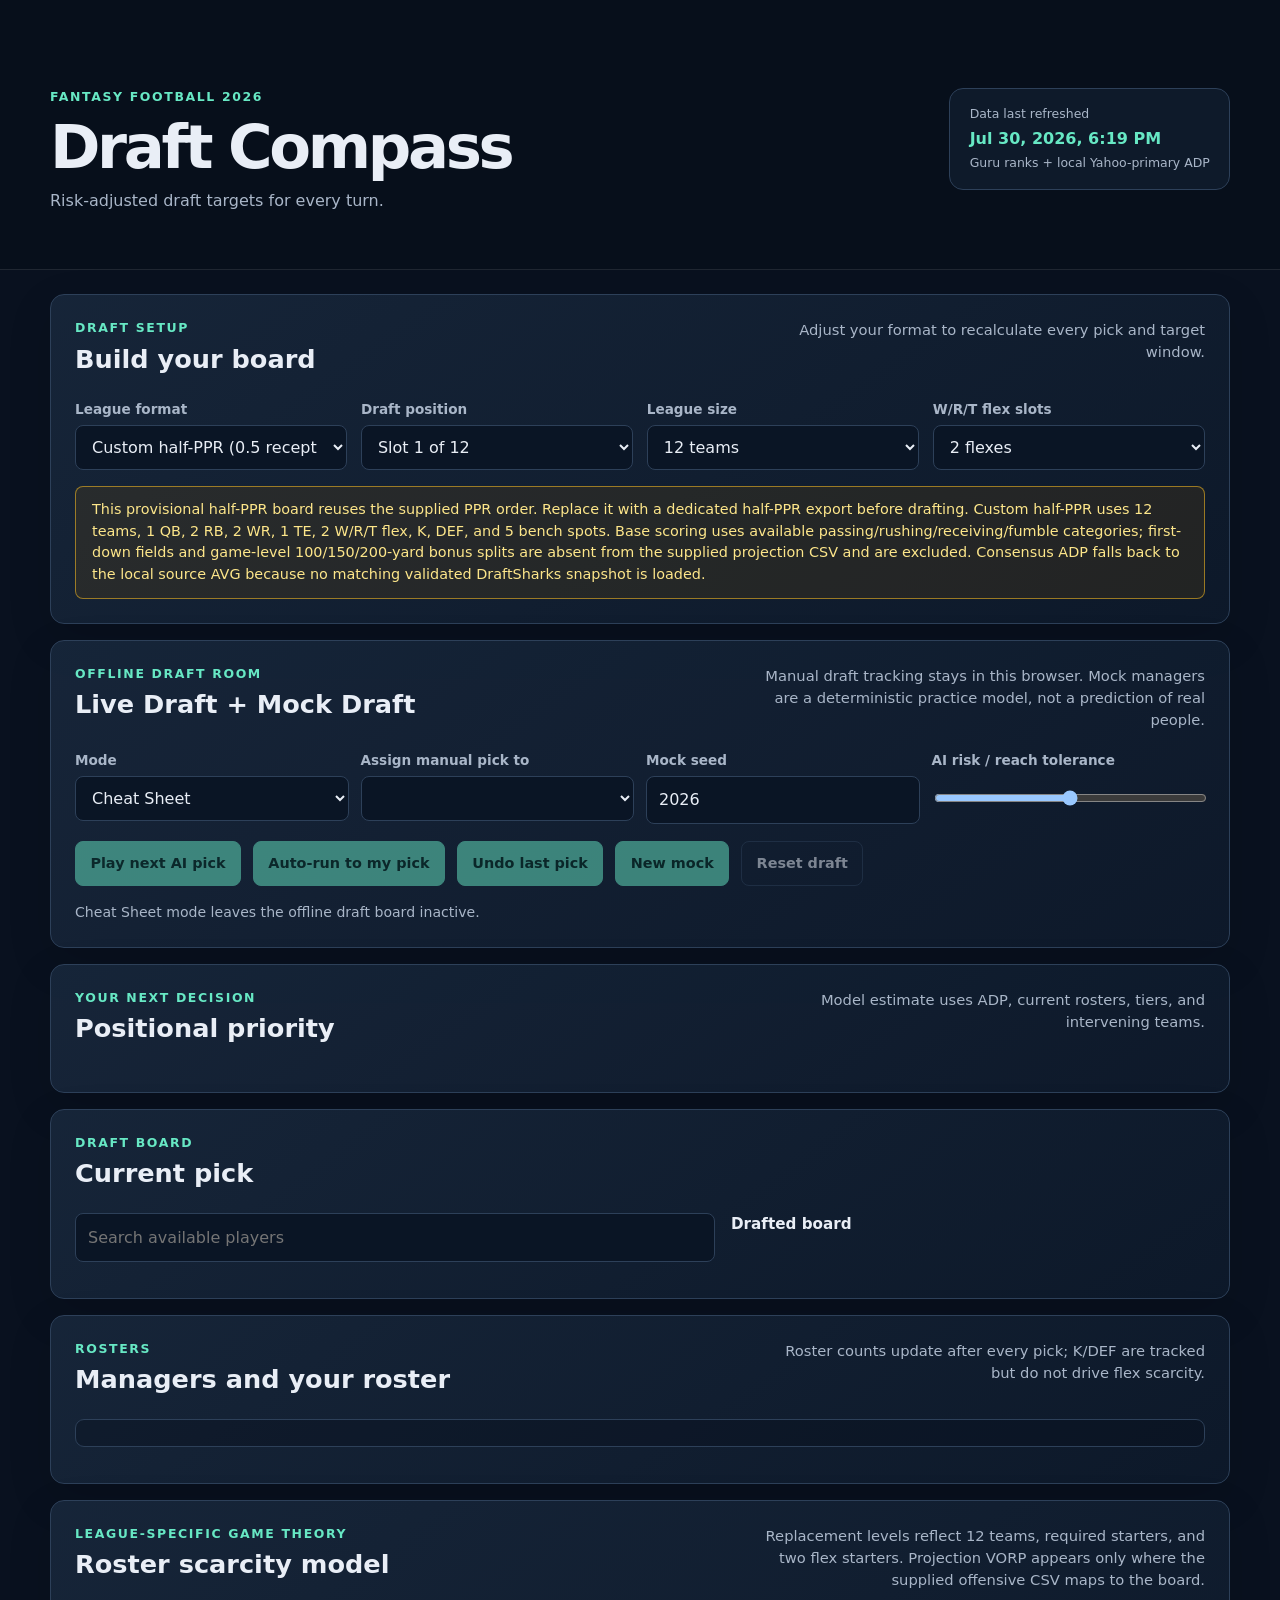
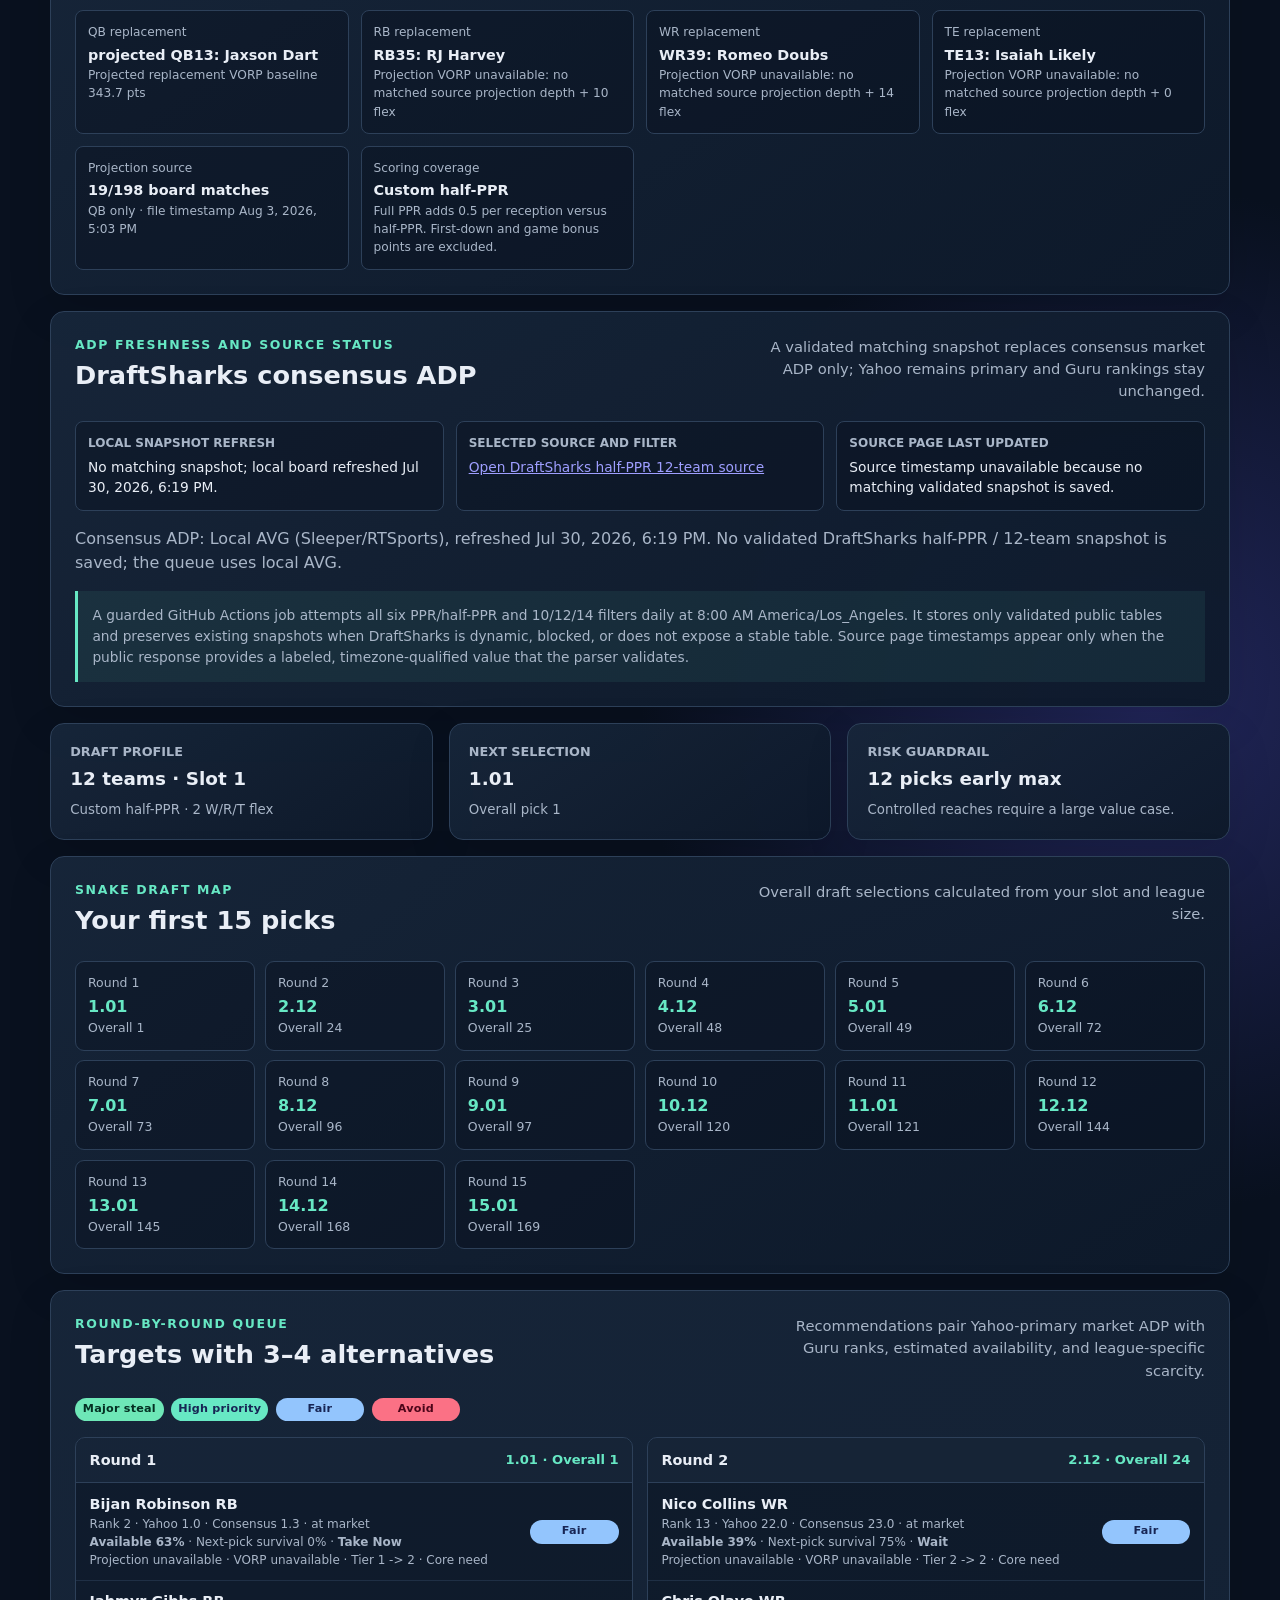
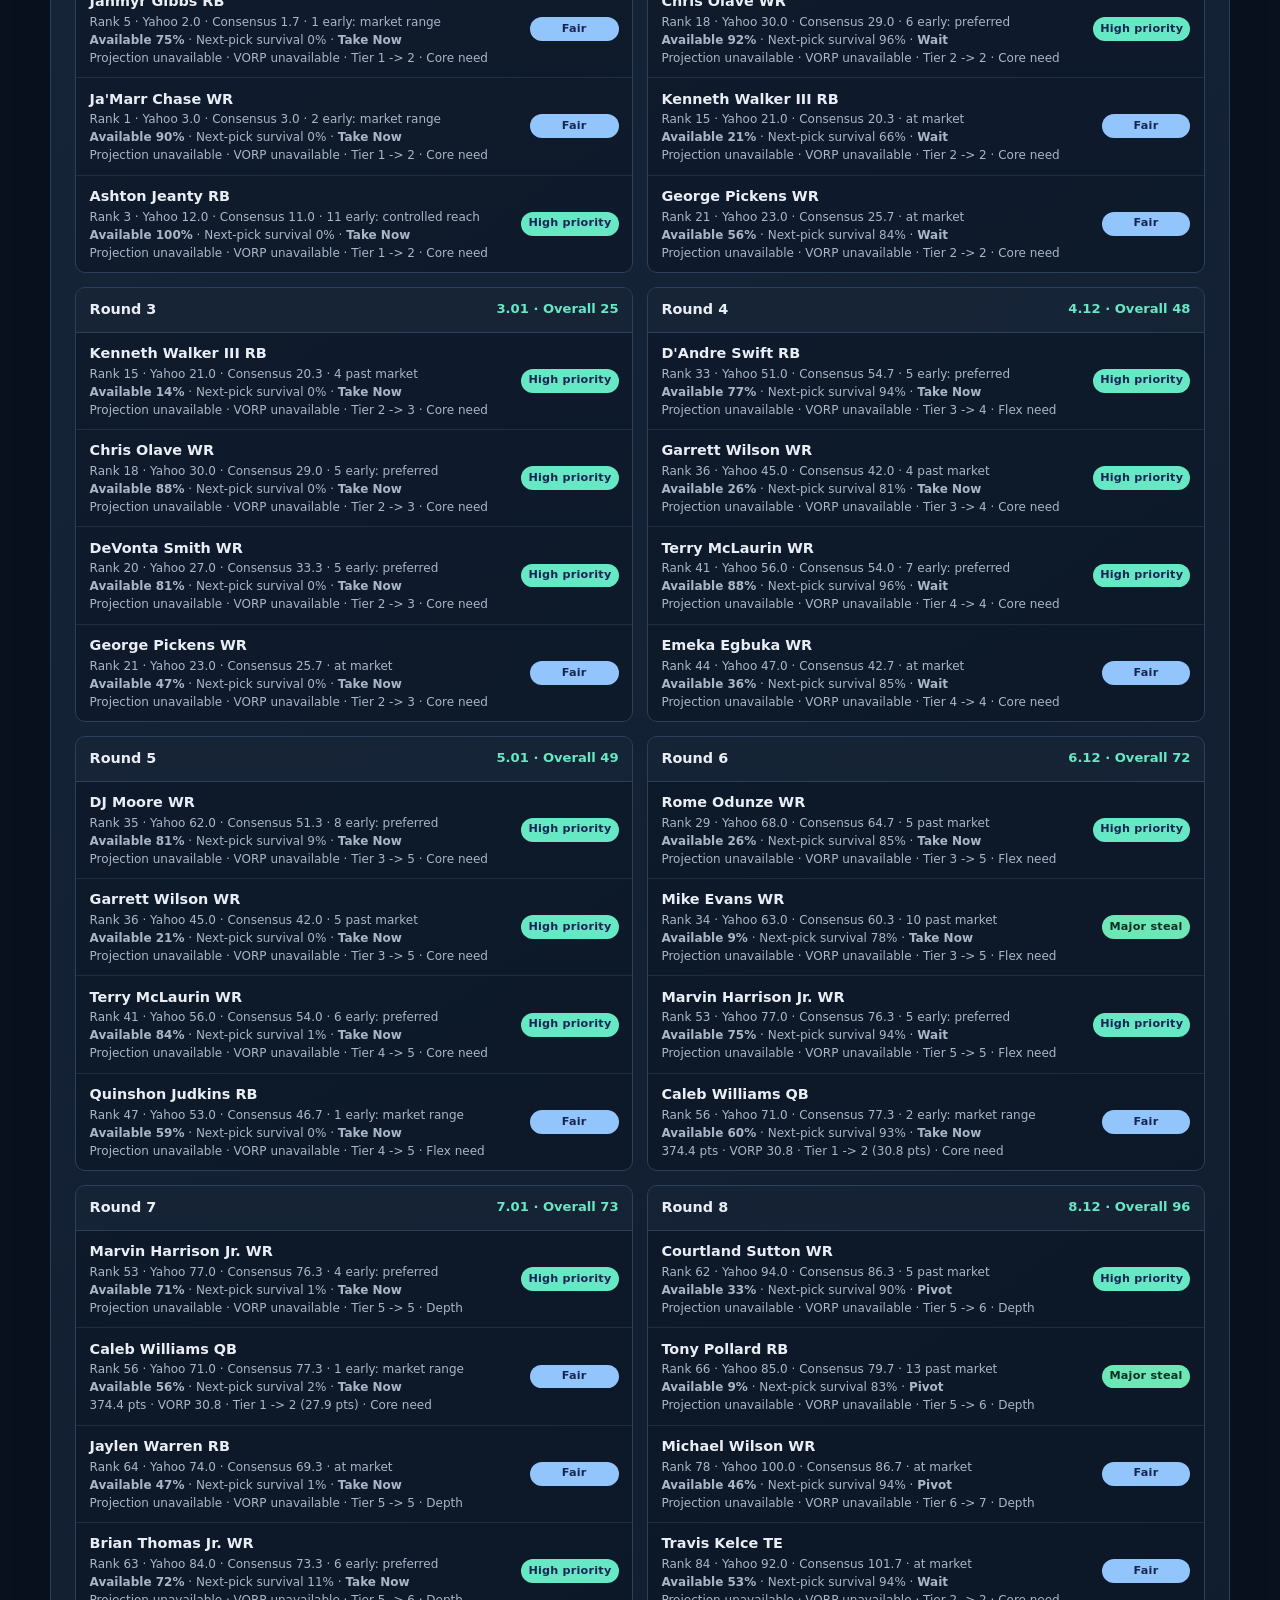
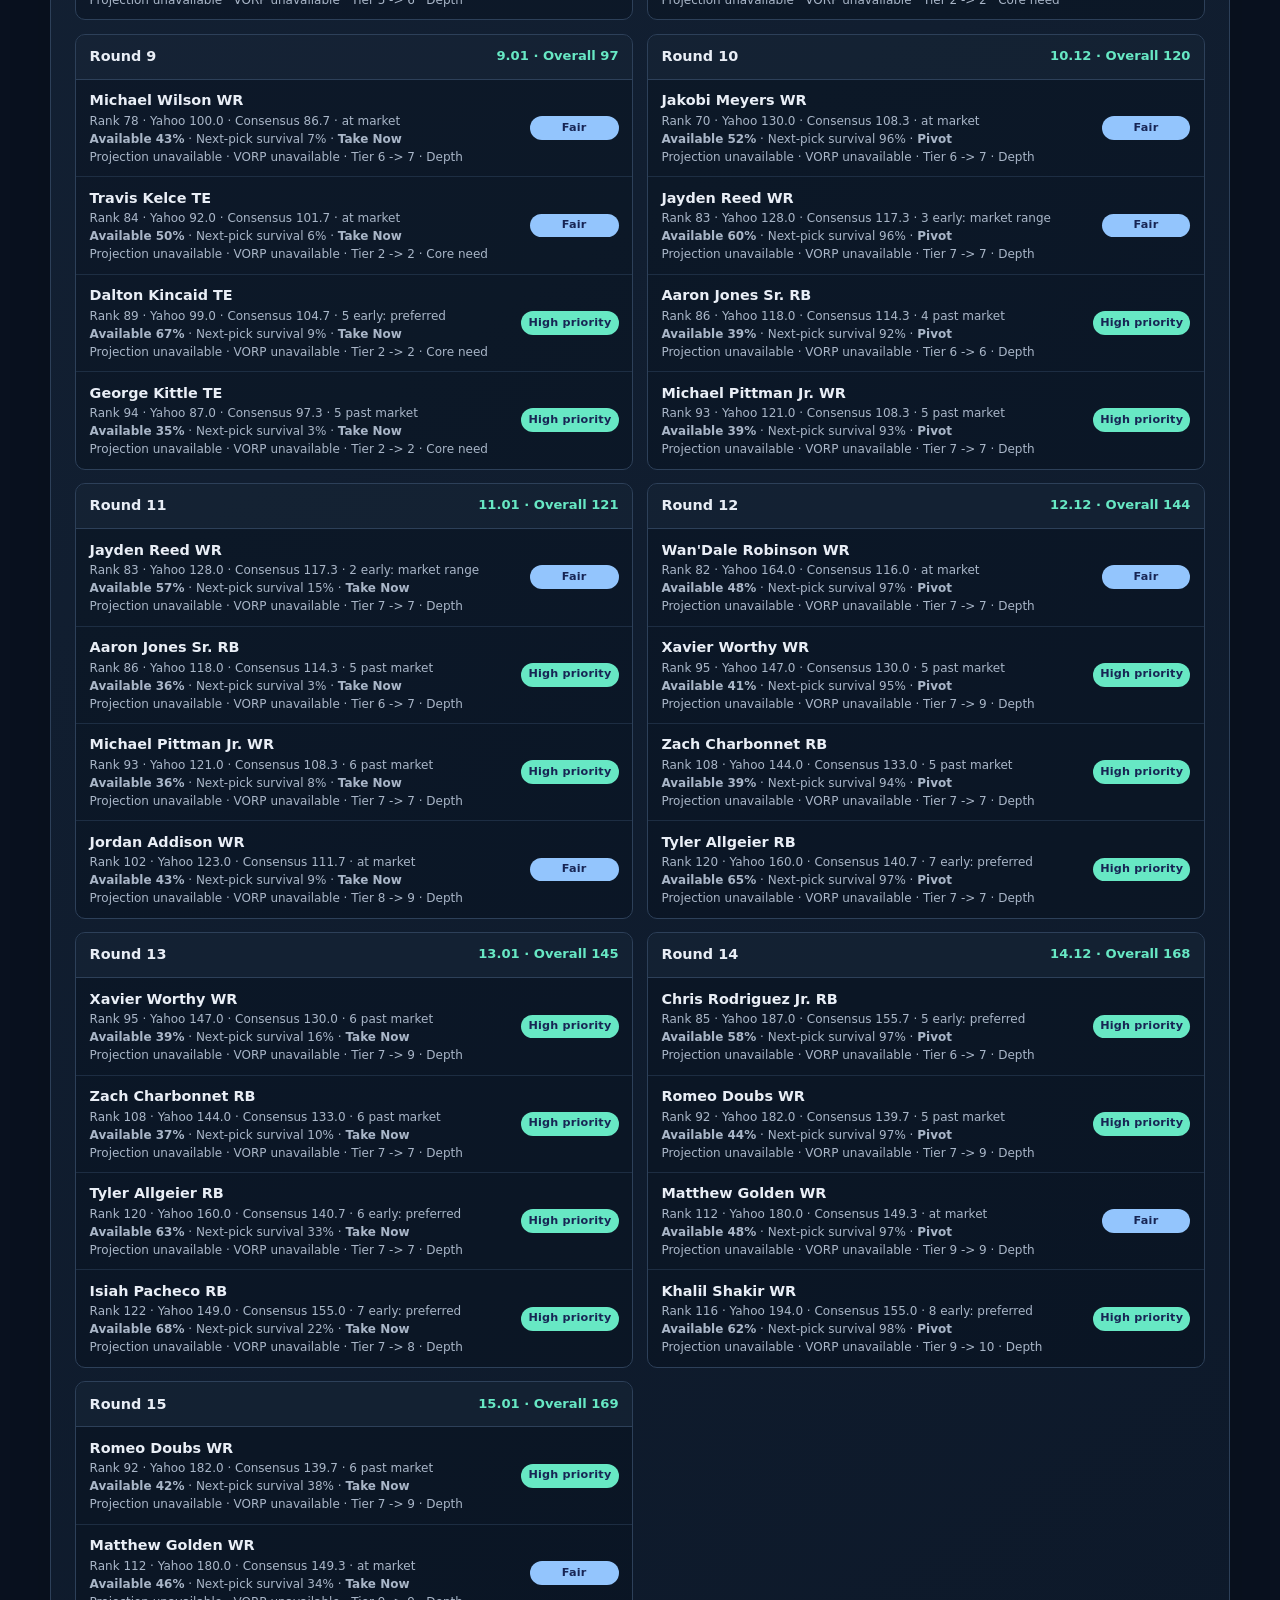
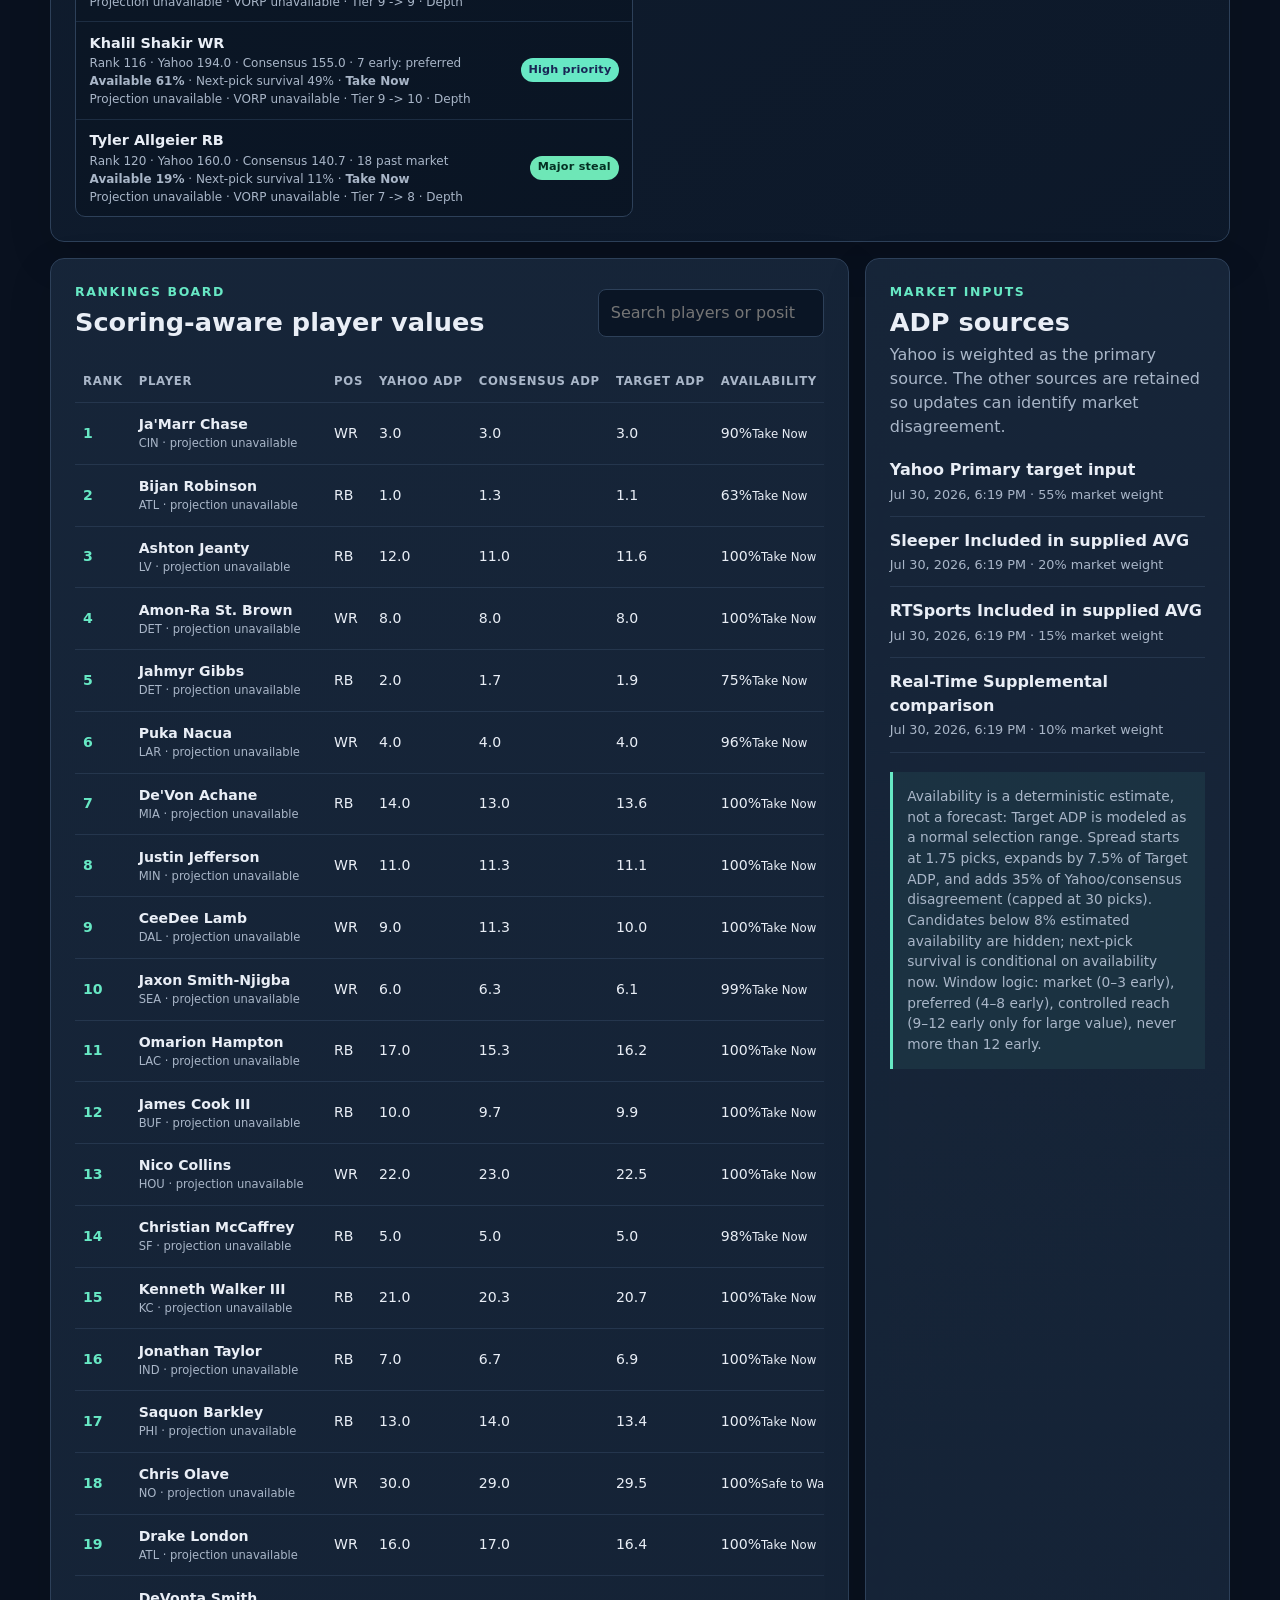
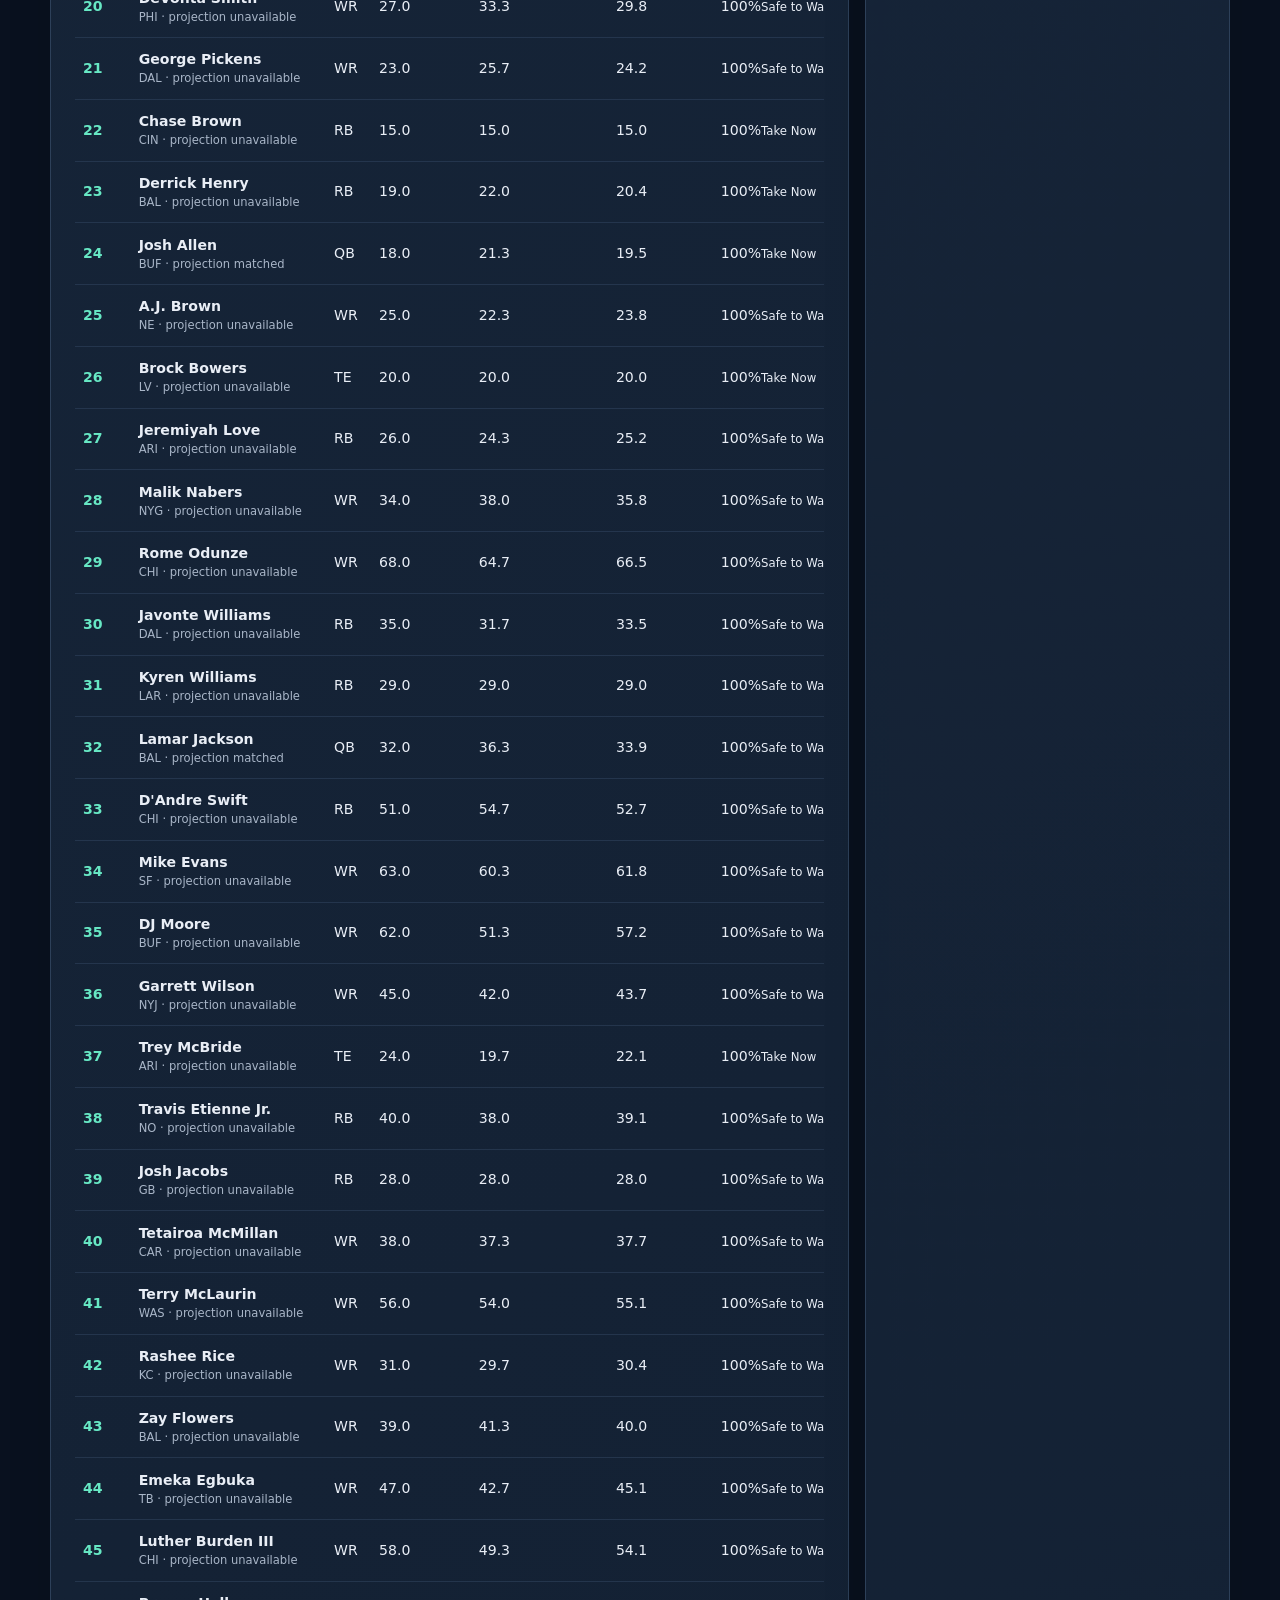
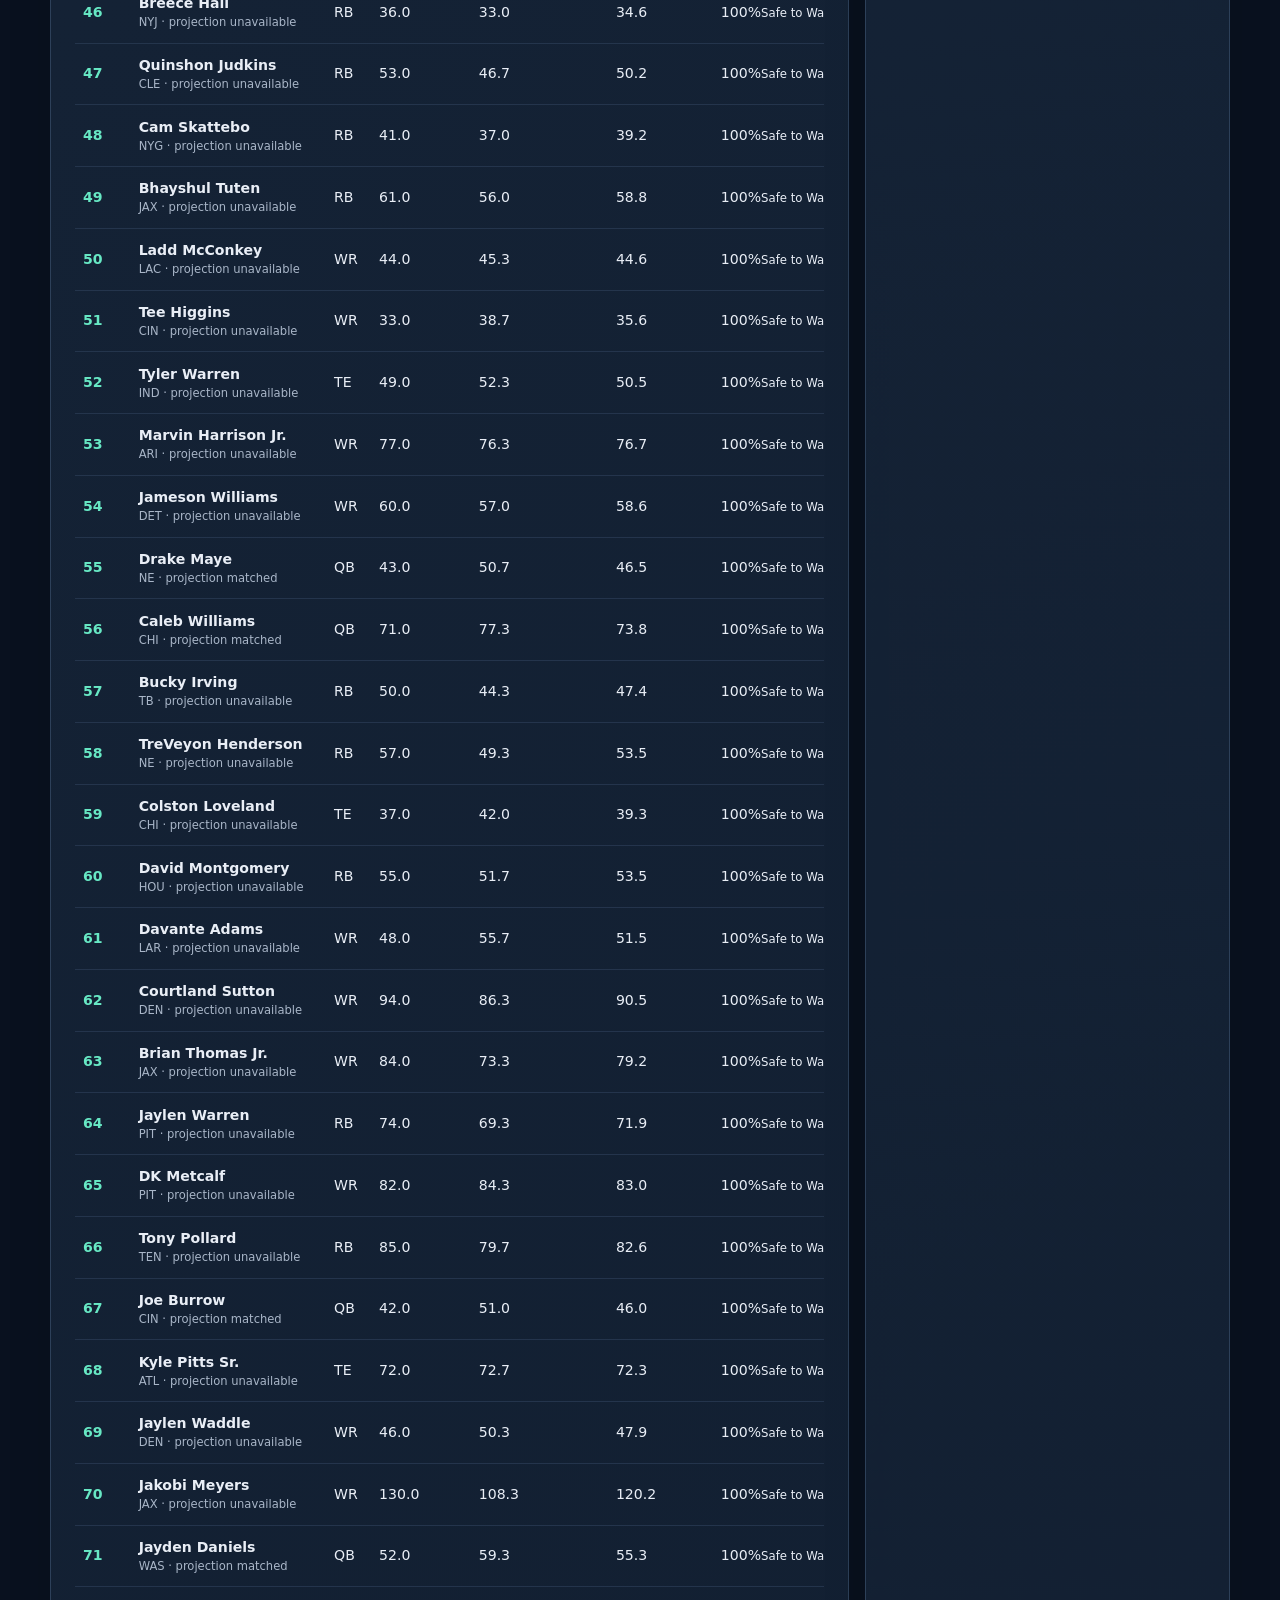
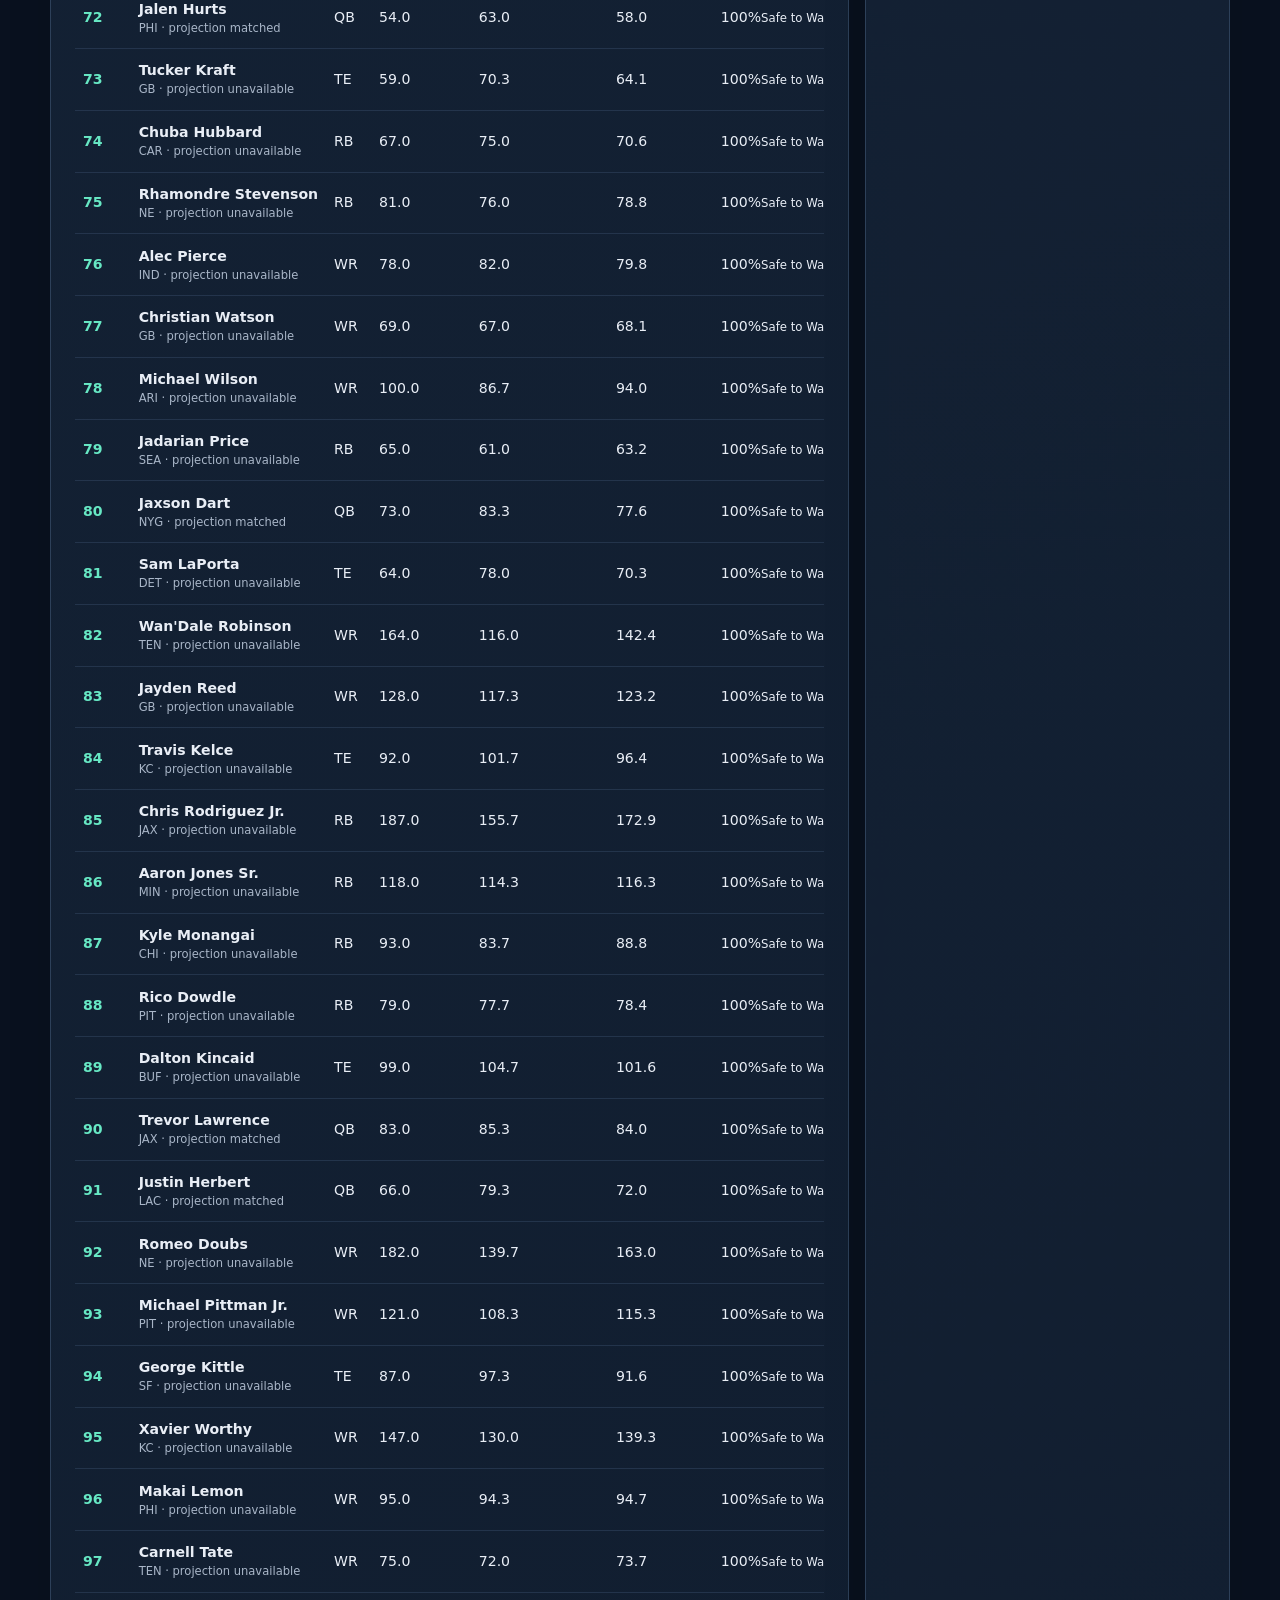
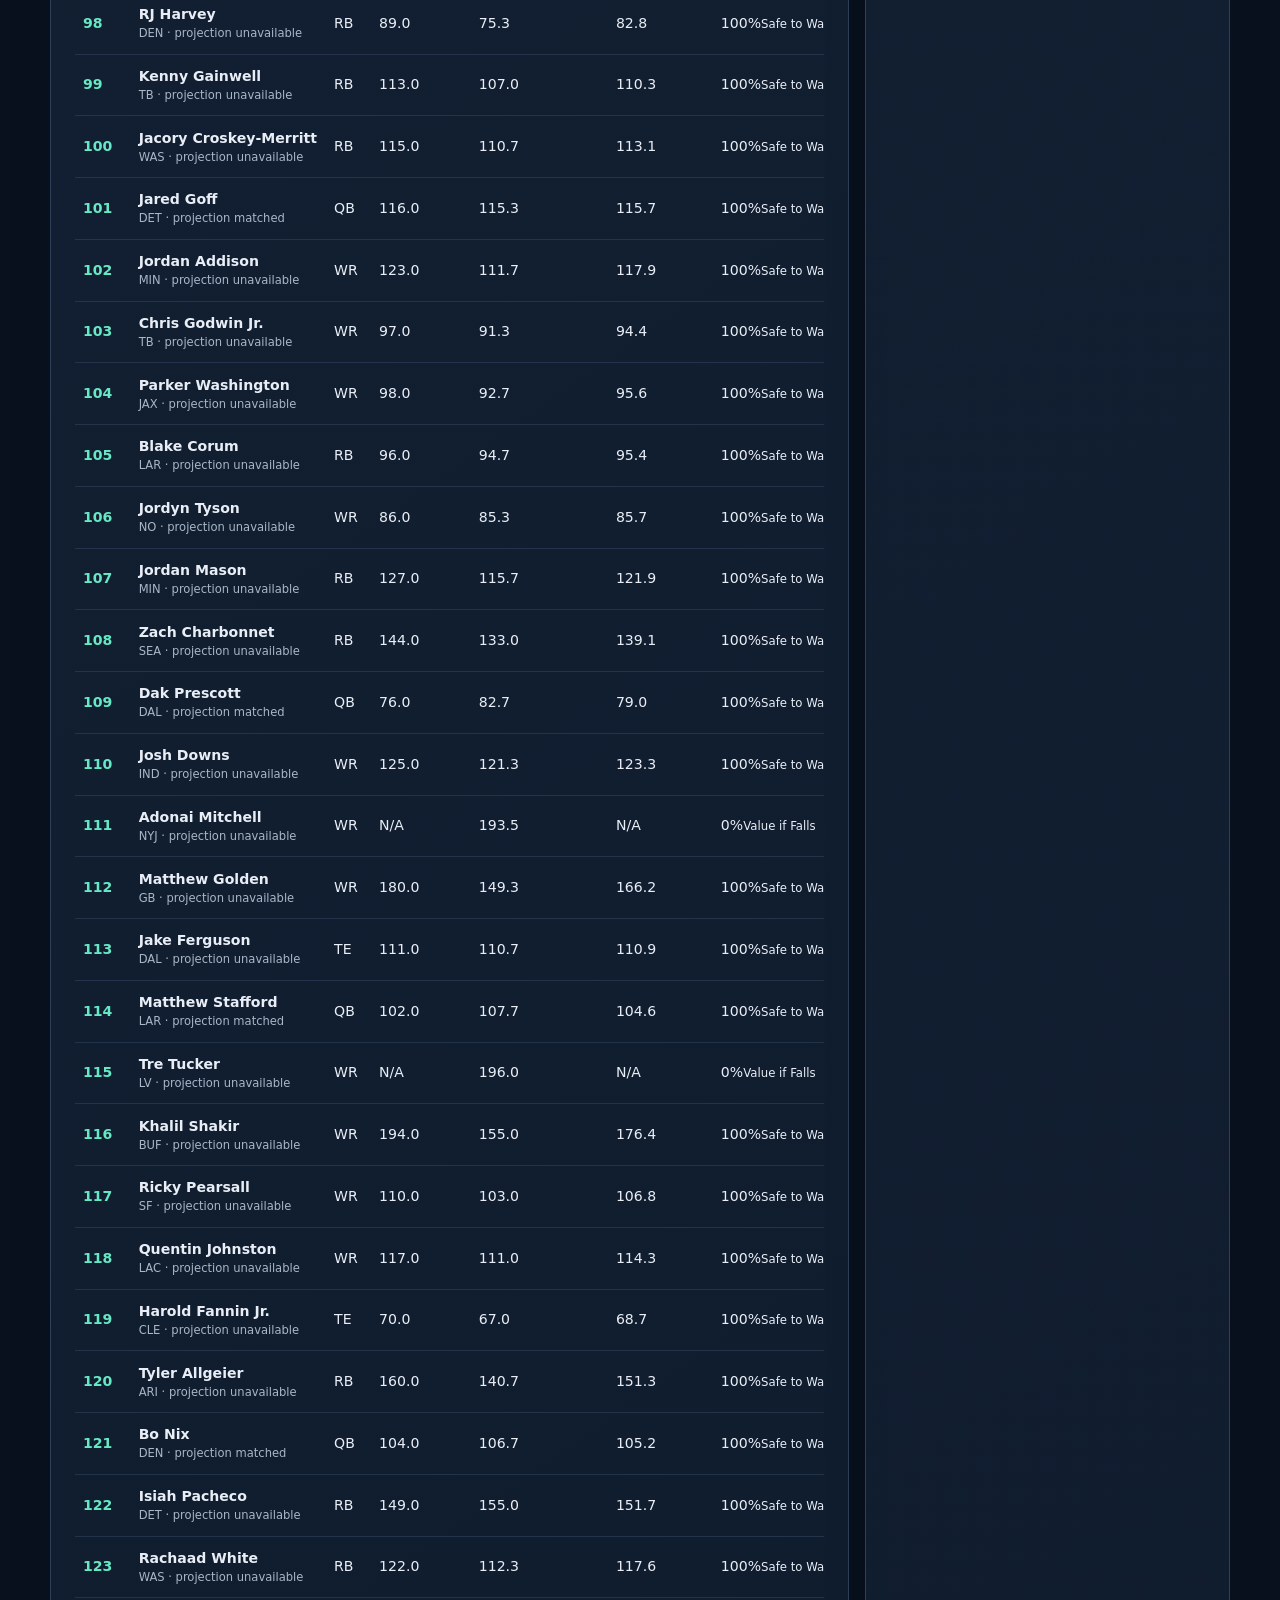
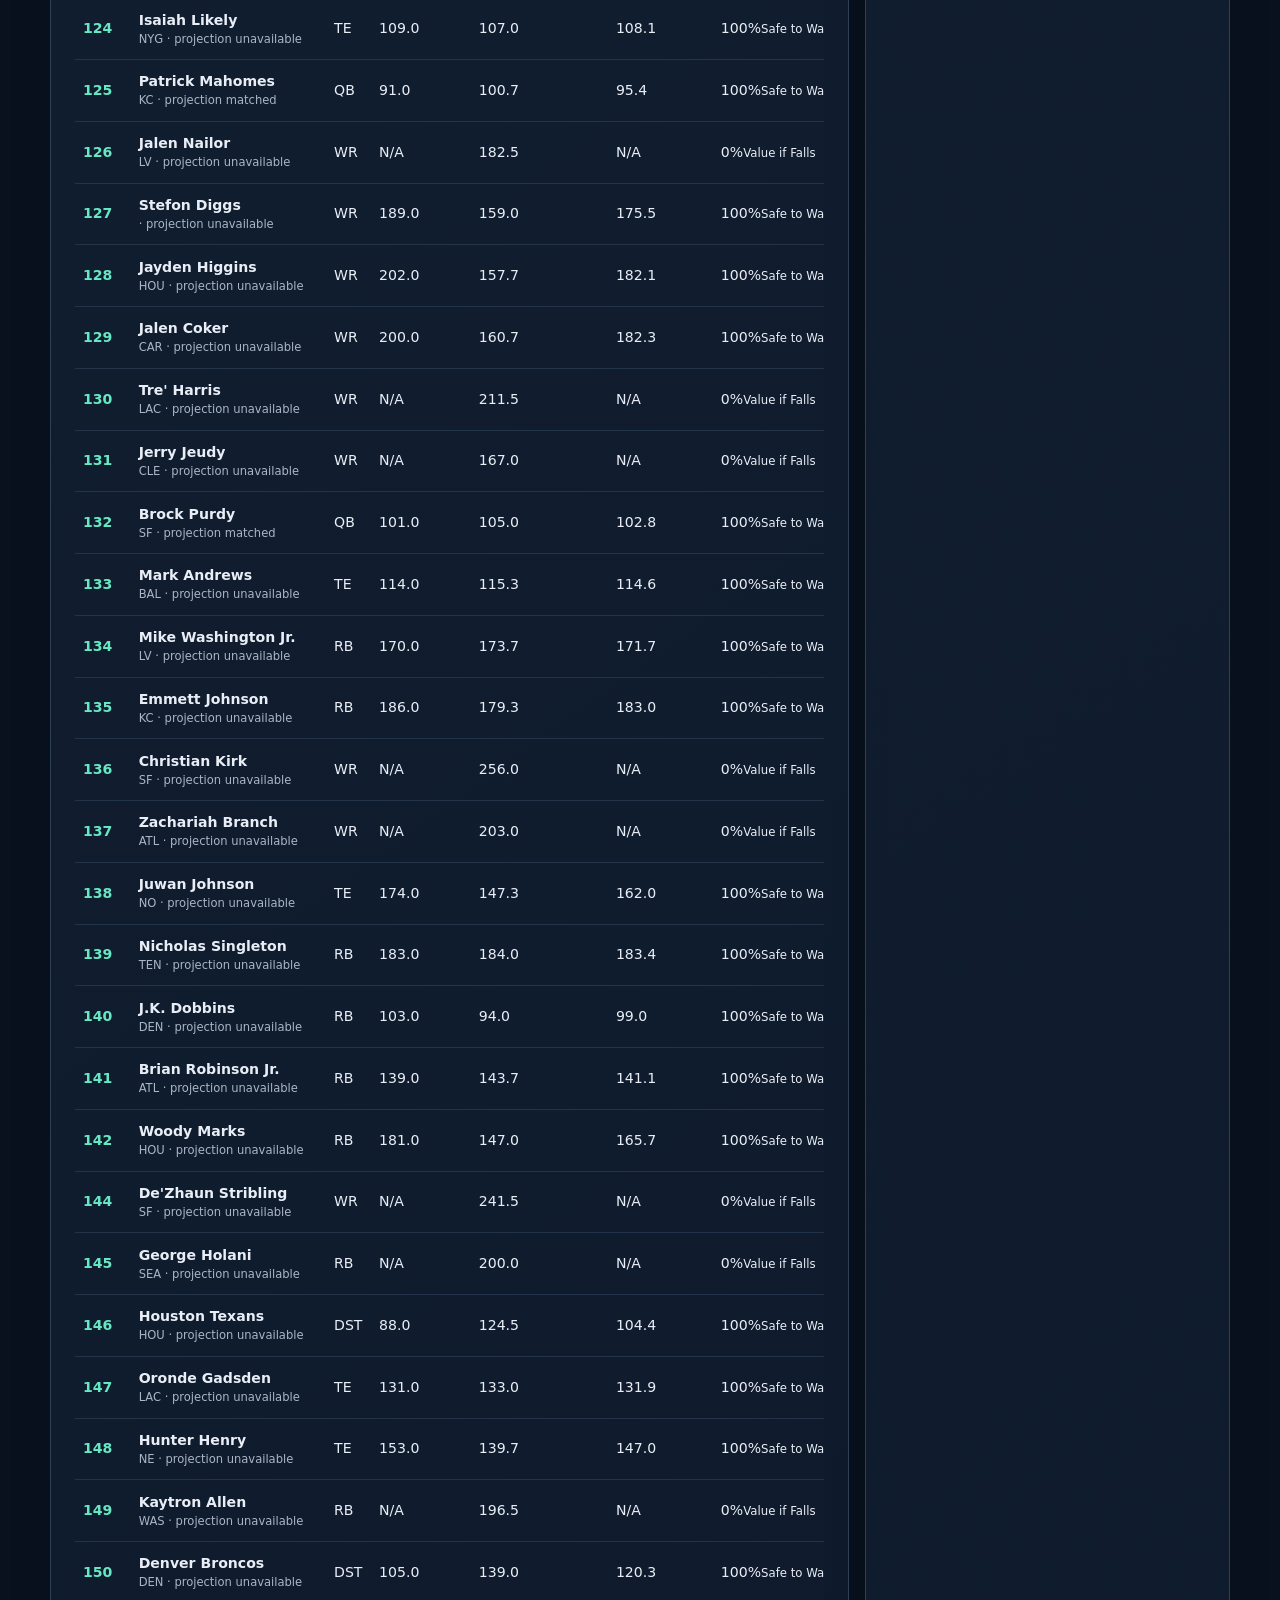
==== commit f7cbba6f: "Add live and mock draft modes Co-authored-by: Copilot App <223556219+Copilot@users.noreply.github.co" ====
--- a/index.html
+++ b/index.html
@@ -8,7 +8,7 @@
     <link rel="stylesheet" href="assets/styles.css">
     <script src="assets/data.js?v=20260730-fifteen-rounds" defer></script>
     <script src="assets/projections.js?v=20260803-league-model" defer></script>
-    <script src="assets/app.js?v=20260803-league-model" defer></script>
+    <script src="assets/app.js?v=20260803-live-draft" defer></script>
   </head>
   <body>
     <a class="skip-link" href="#dashboard">Skip to dashboard</a>
@@ -52,8 +52,109 @@
             <span>Draft position</span>
             <select id="slot" name="slot"></select>
           </label>
+          <label>
+            <span>League size</span>
+            <select id="teams" name="teams">
+              <option value="10">10 teams</option>
+              <option value="12" selected>12 teams</option>
+              <option value="14">14 teams</option>
+            </select>
+          </label>
+          <label>
+            <span>W/R/T flex slots</span>
+            <select id="flex" name="flex">
+              <option value="1">1 flex</option>
+              <option value="2" selected>2 flexes</option>
+            </select>
+          </label>
         </form>
         <p id="provisional-message" class="notice warning" hidden></p>
+      </section>
+
+      <section class="panel draft-mode-panel" aria-labelledby="draft-mode-title">
+        <div class="section-heading">
+          <div>
+            <p class="eyebrow">Offline draft room</p>
+            <h2 id="draft-mode-title">Live Draft + Mock Draft</h2>
+          </div>
+          <p>Manual draft tracking stays in this browser. Mock managers are a deterministic practice model, not a prediction of real people.</p>
+        </div>
+        <div class="draft-controls">
+          <label>
+            <span>Mode</span>
+            <select id="draft-mode" name="draft-mode">
+              <option value="cheat">Cheat Sheet</option>
+              <option value="live">Live Draft</option>
+              <option value="mock">Mock Draft</option>
+            </select>
+          </label>
+          <label>
+            <span>Assign manual pick to</span>
+            <select id="draft-team" name="draft-team"></select>
+          </label>
+          <label>
+            <span>Mock seed</span>
+            <input id="mock-seed" name="mock-seed" type="number" value="2026" min="1" step="1">
+          </label>
+          <label>
+            <span>AI risk / reach tolerance</span>
+            <input id="ai-risk" name="ai-risk" type="range" value="50" min="0" max="100">
+          </label>
+        </div>
+        <div class="draft-actions">
+          <button id="mock-next" type="button">Play next AI pick</button>
+          <button id="mock-run" type="button">Auto-run to my pick</button>
+          <button id="draft-undo" type="button">Undo last pick</button>
+          <button id="mock-new" type="button">New mock</button>
+          <button id="draft-reset" type="button" class="secondary-button">Reset draft</button>
+        </div>
+        <p id="draft-status" class="draft-status" aria-live="polite">Choose Live Draft or Mock Draft to open the offline draft room.</p>
+      </section>
+
+      <section id="draft-room" class="draft-room" hidden aria-label="Interactive draft room">
+        <section class="panel priority-panel" aria-labelledby="priority-title">
+          <div class="section-heading">
+            <div>
+              <p class="eyebrow">Your next decision</p>
+              <h2 id="priority-title">Positional priority</h2>
+            </div>
+            <p id="conditional-survival-note">Model estimate uses ADP, current rosters, tiers, and intervening teams.</p>
+          </div>
+          <div id="priority-panel" class="priority-panel-content"></div>
+        </section>
+        <section class="panel draft-board-panel" aria-labelledby="draft-board-title">
+          <div class="section-heading">
+            <div>
+              <p class="eyebrow">Draft board</p>
+              <h2 id="draft-board-title">Current pick</h2>
+            </div>
+            <p id="current-pick" class="current-pick" aria-live="polite"></p>
+          </div>
+          <div class="draft-room-grid">
+            <section>
+              <label class="search-field">
+                <span class="sr-only">Search available players</span>
+                <input id="draft-player-search" type="search" placeholder="Search available players">
+              </label>
+              <div id="available-players" class="available-players" aria-live="polite"></div>
+            </section>
+            <section>
+              <h3>Drafted board</h3>
+              <ol id="drafted-board" class="drafted-board"></ol>
+            </section>
+          </div>
+        </section>
+        <section class="panel rosters-panel" aria-labelledby="rosters-title">
+          <div class="section-heading">
+            <div>
+              <p class="eyebrow">Rosters</p>
+              <h2 id="rosters-title">Managers and your roster</h2>
+            </div>
+            <p>Roster counts update after every pick; K/DEF are tracked but do not drive flex scarcity.</p>
+          </div>
+          <div id="user-roster" class="user-roster"></div>
+          <div id="manager-rosters" class="manager-rosters"></div>
+        </section>
       </section>
 
       <section class="panel league-model-panel" aria-labelledby="league-model-title">
--- a/assets/styles.css
+++ b/assets/styles.css
@@ -149,7 +149,7 @@
 }
 
 .league-filters {
-  grid-template-columns: repeat(2, minmax(0, 1fr));
+  grid-template-columns: repeat(4, minmax(0, 1fr));
 }
 
 label > span {
@@ -275,6 +275,155 @@
   filter: brightness(1.08);
 }
 
+button {
+  border: 1px solid var(--accent);
+  border-radius: 8px;
+  padding: .65rem .9rem;
+  color: #042f22;
+  background: var(--accent);
+  font: inherit;
+  font-size: .9rem;
+  font-weight: 800;
+  cursor: pointer;
+}
+
+button:hover:not(:disabled) {
+  filter: brightness(1.08);
+}
+
+button:disabled {
+  cursor: not-allowed;
+  opacity: .5;
+}
+
+button.secondary-button {
+  color: var(--ink);
+}
+
+.draft-controls,
+.draft-actions {
+  display: grid;
+  grid-template-columns: repeat(4, minmax(0, 1fr));
+  gap: .75rem;
+}
+
+.draft-actions {
+  grid-template-columns: repeat(5, max-content);
+  margin-top: 1rem;
+}
+
+.draft-status {
+  margin: 1rem 0 0;
+  color: var(--muted);
+  font-size: .88rem;
+}
+
+.draft-room {
+  display: grid;
+  gap: 1rem;
+}
+
+.priority-panel-content {
+  display: grid;
+  grid-template-columns: repeat(4, minmax(0, 1fr));
+  gap: .75rem;
+}
+
+.priority-card,
+.user-roster,
+.manager-rosters article {
+  padding: .8rem;
+  border: 1px solid var(--border);
+  border-radius: 9px;
+  background: rgb(4 12 22 / 32%);
+}
+
+.priority-card strong,
+.priority-card span {
+  display: block;
+}
+
+.priority-card span {
+  color: var(--muted);
+  font-size: .78rem;
+}
+
+.priority-card strong {
+  margin: .2rem 0;
+}
+
+.draft-room-grid {
+  display: grid;
+  grid-template-columns: 1.35fr 1fr;
+  gap: 1rem;
+}
+
+.available-players,
+.drafted-board {
+  display: grid;
+  gap: .4rem;
+  max-height: 31rem;
+  overflow-y: auto;
+  margin: .75rem 0 0;
+}
+
+.available-player,
+.drafted-board li {
+  display: flex;
+  justify-content: space-between;
+  gap: .6rem;
+  align-items: center;
+  padding: .65rem .75rem;
+  border: 1px solid rgb(45 64 89 / 70%);
+  border-radius: 8px;
+  background: rgb(5 13 24 / 35%);
+  font-size: .85rem;
+}
+
+.available-player small,
+.drafted-board small,
+.roster-list {
+  color: var(--muted);
+  font-size: .75rem;
+}
+
+.available-player button {
+  flex: 0 0 auto;
+  padding: .45rem .6rem;
+  font-size: .75rem;
+}
+
+.current-pick {
+  margin: 0;
+  color: var(--accent);
+  font-weight: 800;
+}
+
+.user-roster {
+  margin-bottom: .75rem;
+}
+
+.manager-rosters {
+  display: grid;
+  grid-template-columns: repeat(3, minmax(0, 1fr));
+  gap: .65rem;
+}
+
+.manager-rosters h3,
+.draft-room-grid h3 {
+  margin: 0 0 .5rem;
+  font-size: .95rem;
+}
+
+.manager-rosters article.user-manager {
+  border-color: var(--accent);
+}
+
+.roster-list {
+  margin: 0;
+  padding-left: 1.1rem;
+}
+
 .warning {
   border: 1px solid rgb(251 191 36 / 55%);
   color: #fde68a;
@@ -576,6 +725,10 @@
 
   .filters,
   .league-filters,
+  .draft-controls,
+  .priority-panel-content,
+  .draft-room-grid,
+  .manager-rosters,
   .summary-grid,
   .lower-grid,
   .draft-queue,
@@ -591,6 +744,10 @@
   .search-field {
     width: 100%;
   }
+
+  .draft-actions {
+    grid-template-columns: repeat(2, minmax(0, 1fr));
+  }
 }
 
 @media (max-width: 420px) {
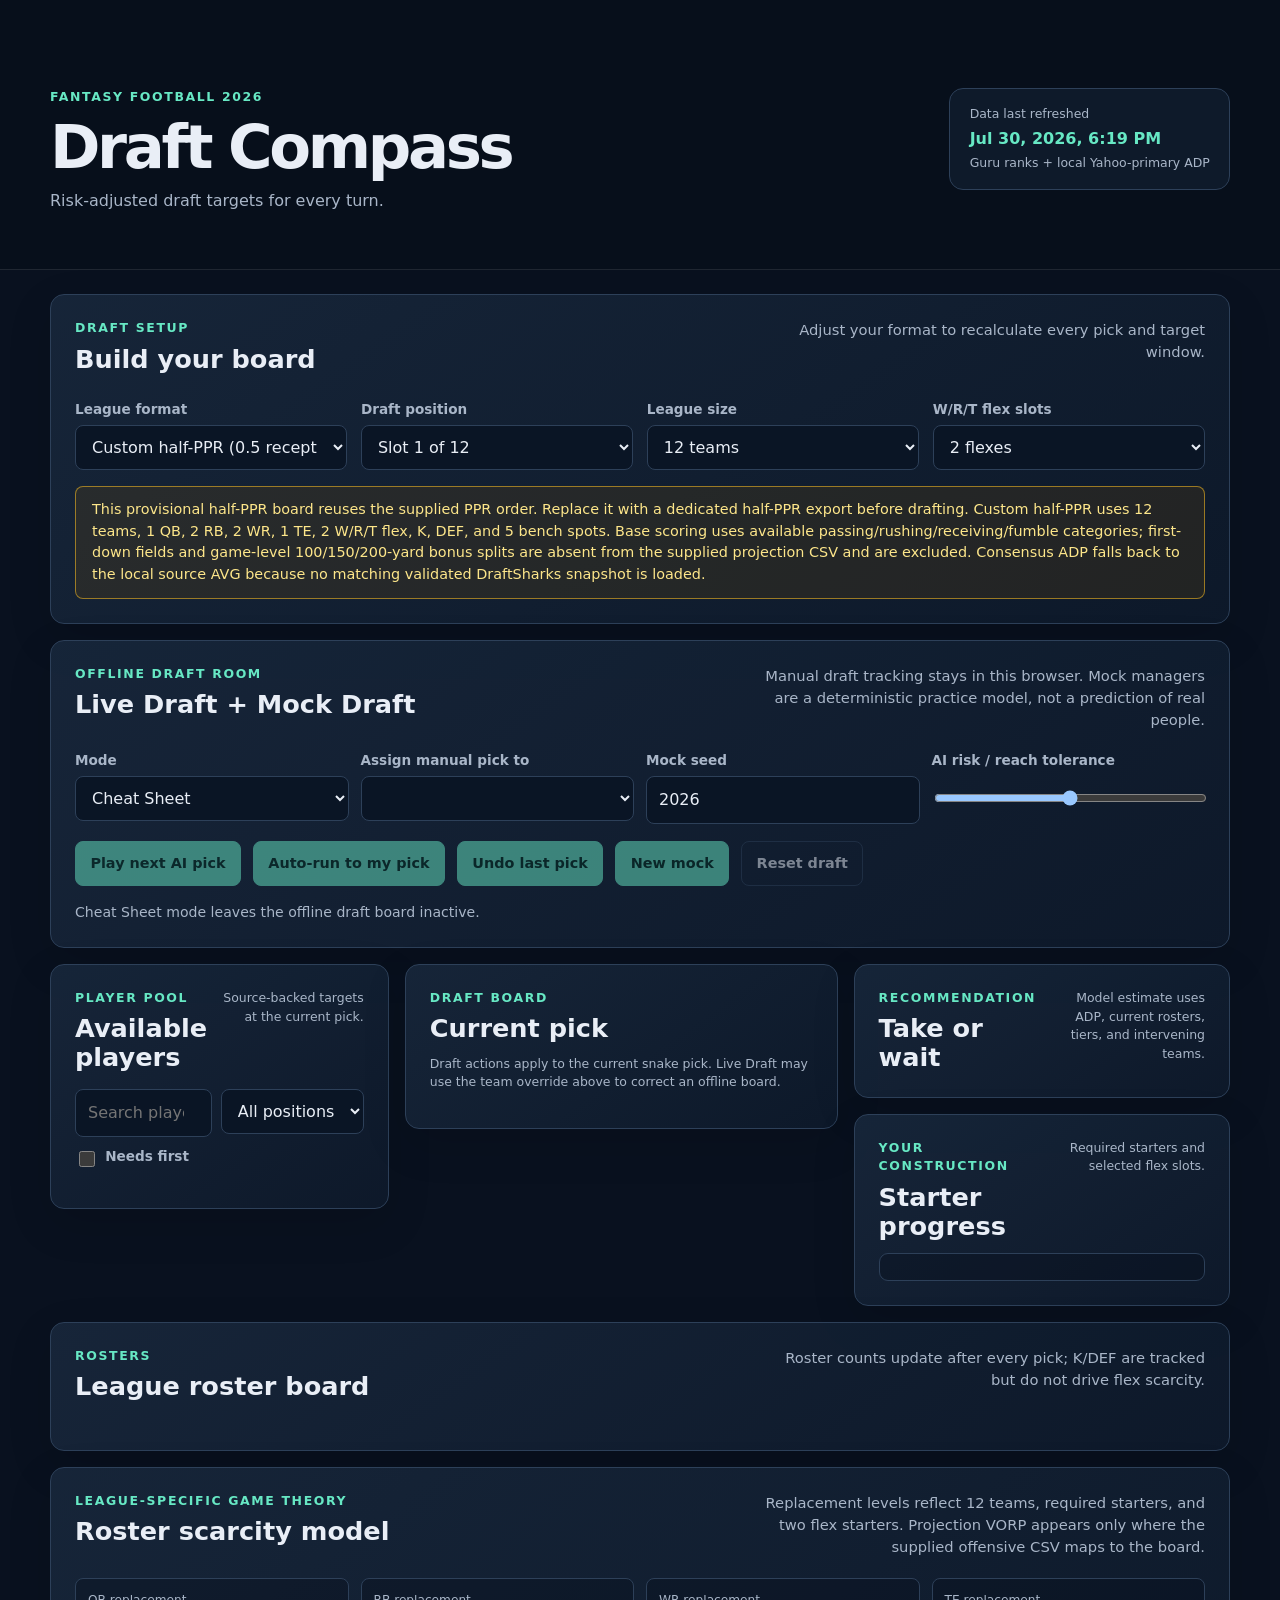
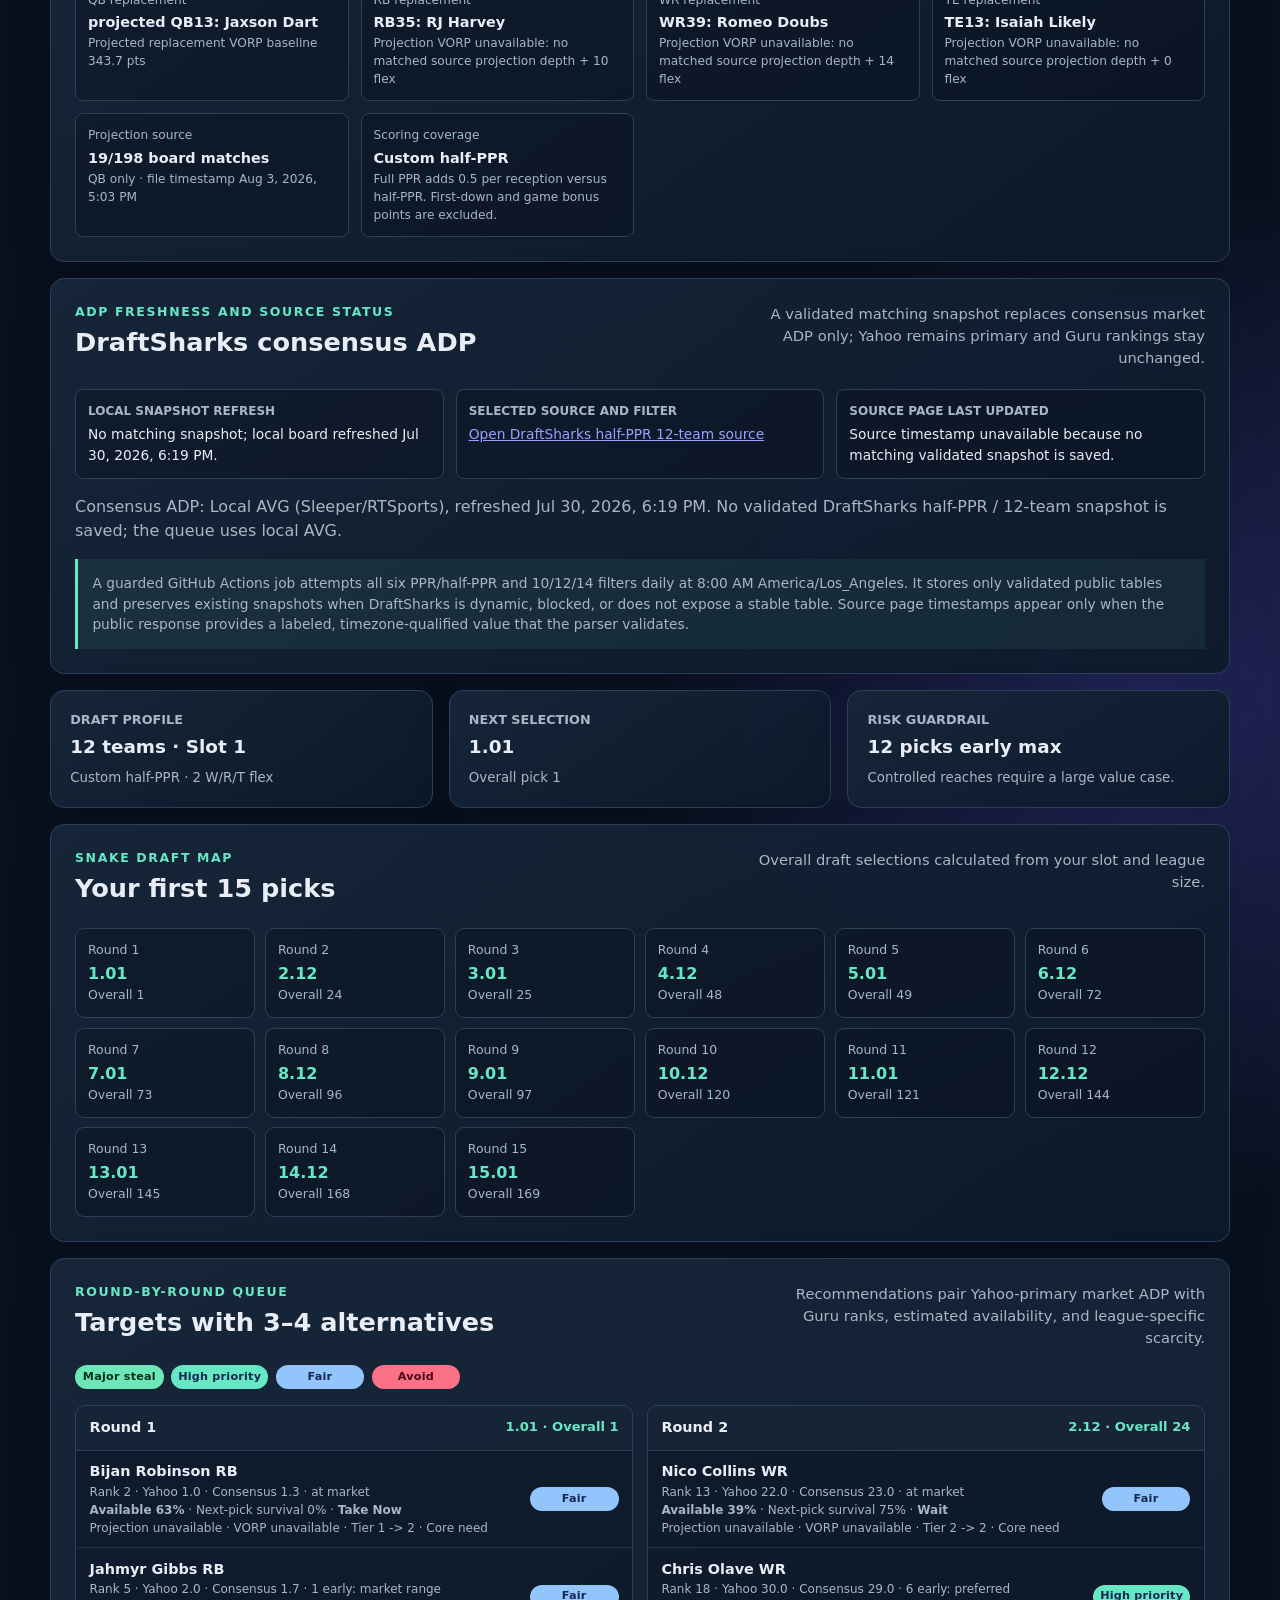
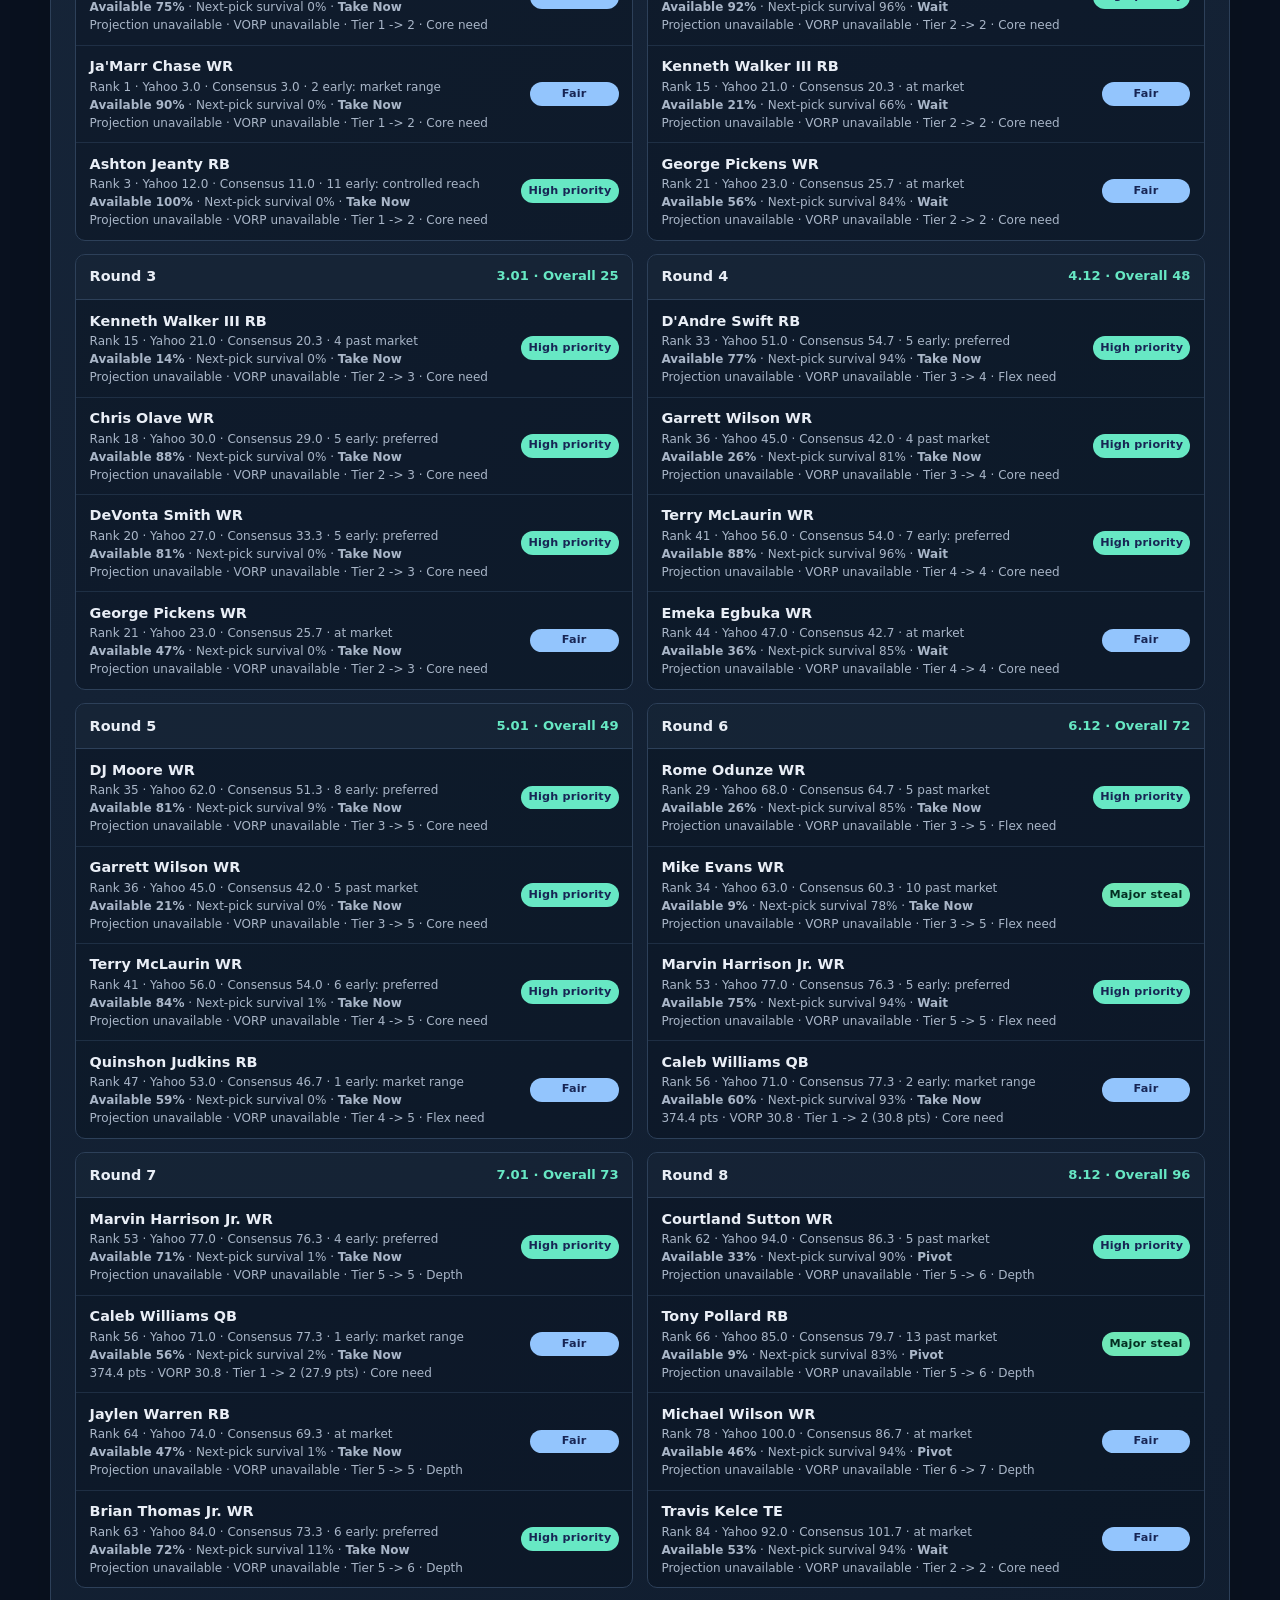
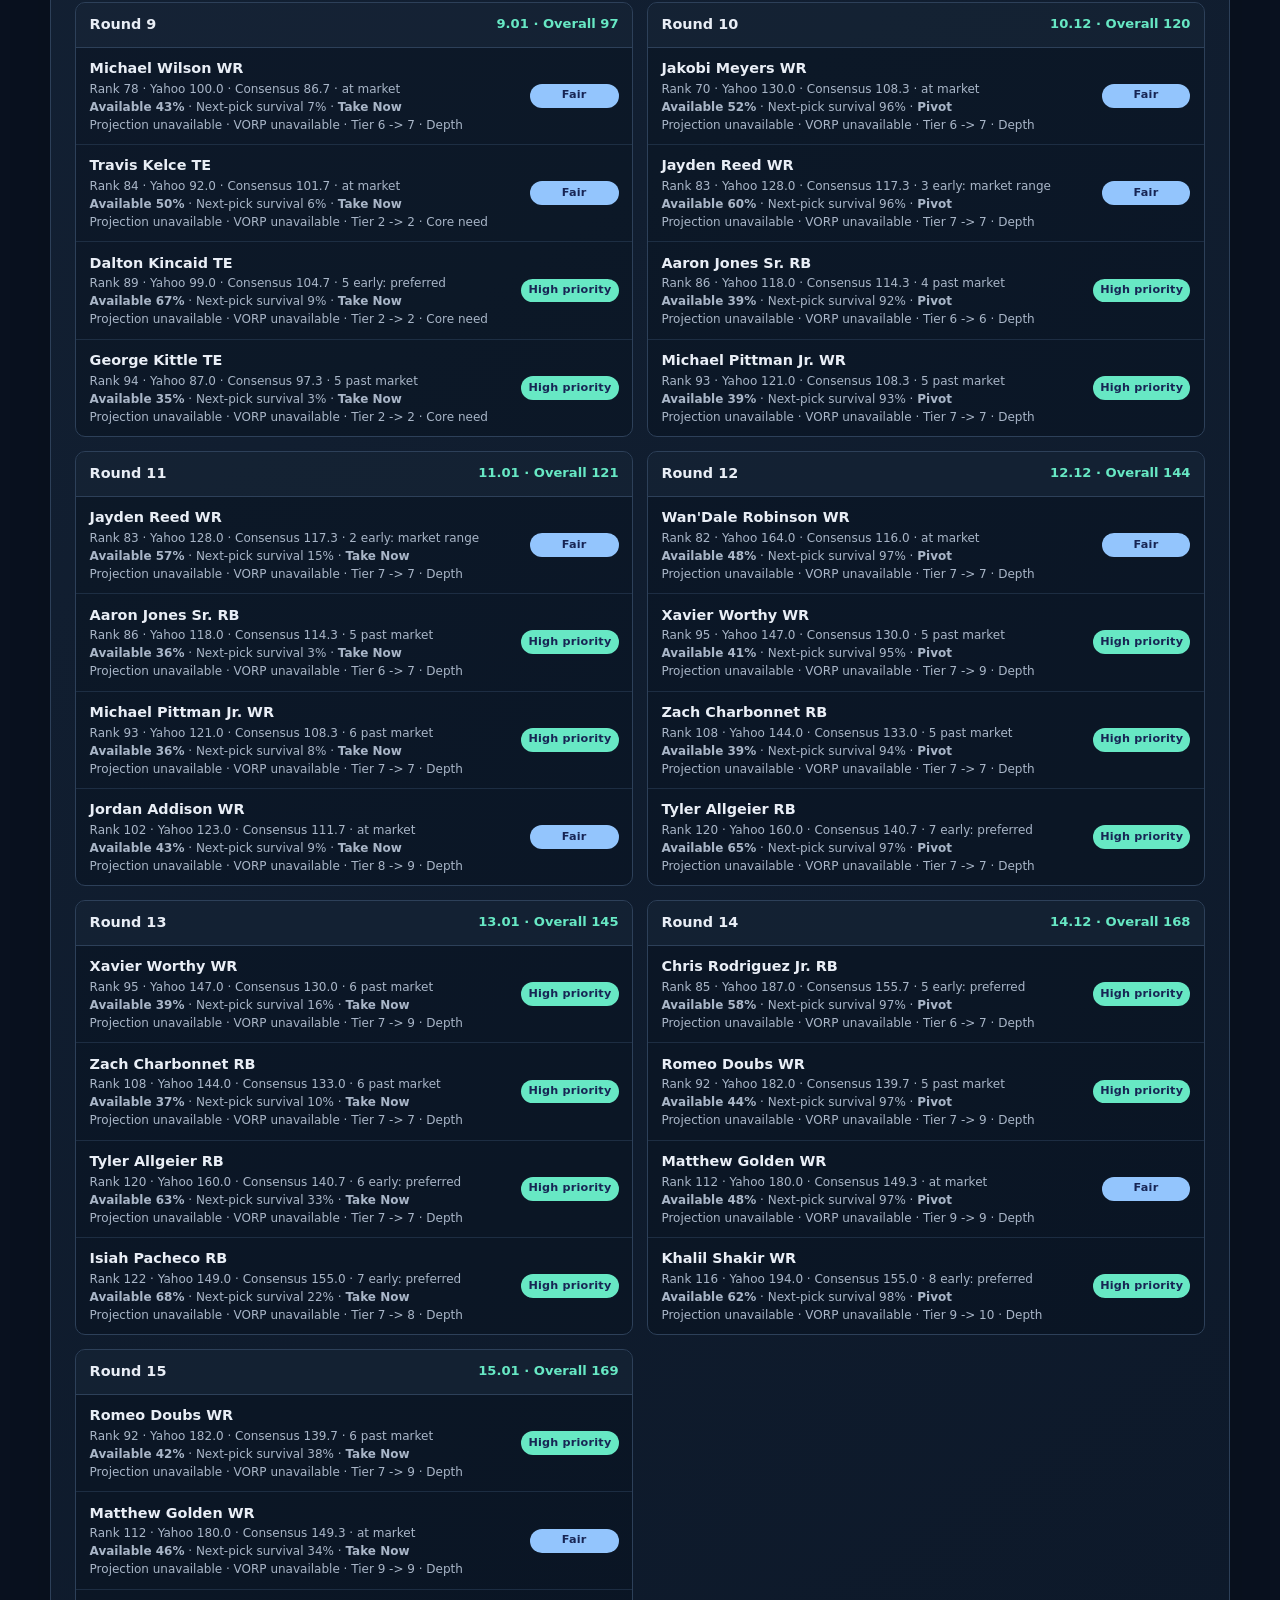
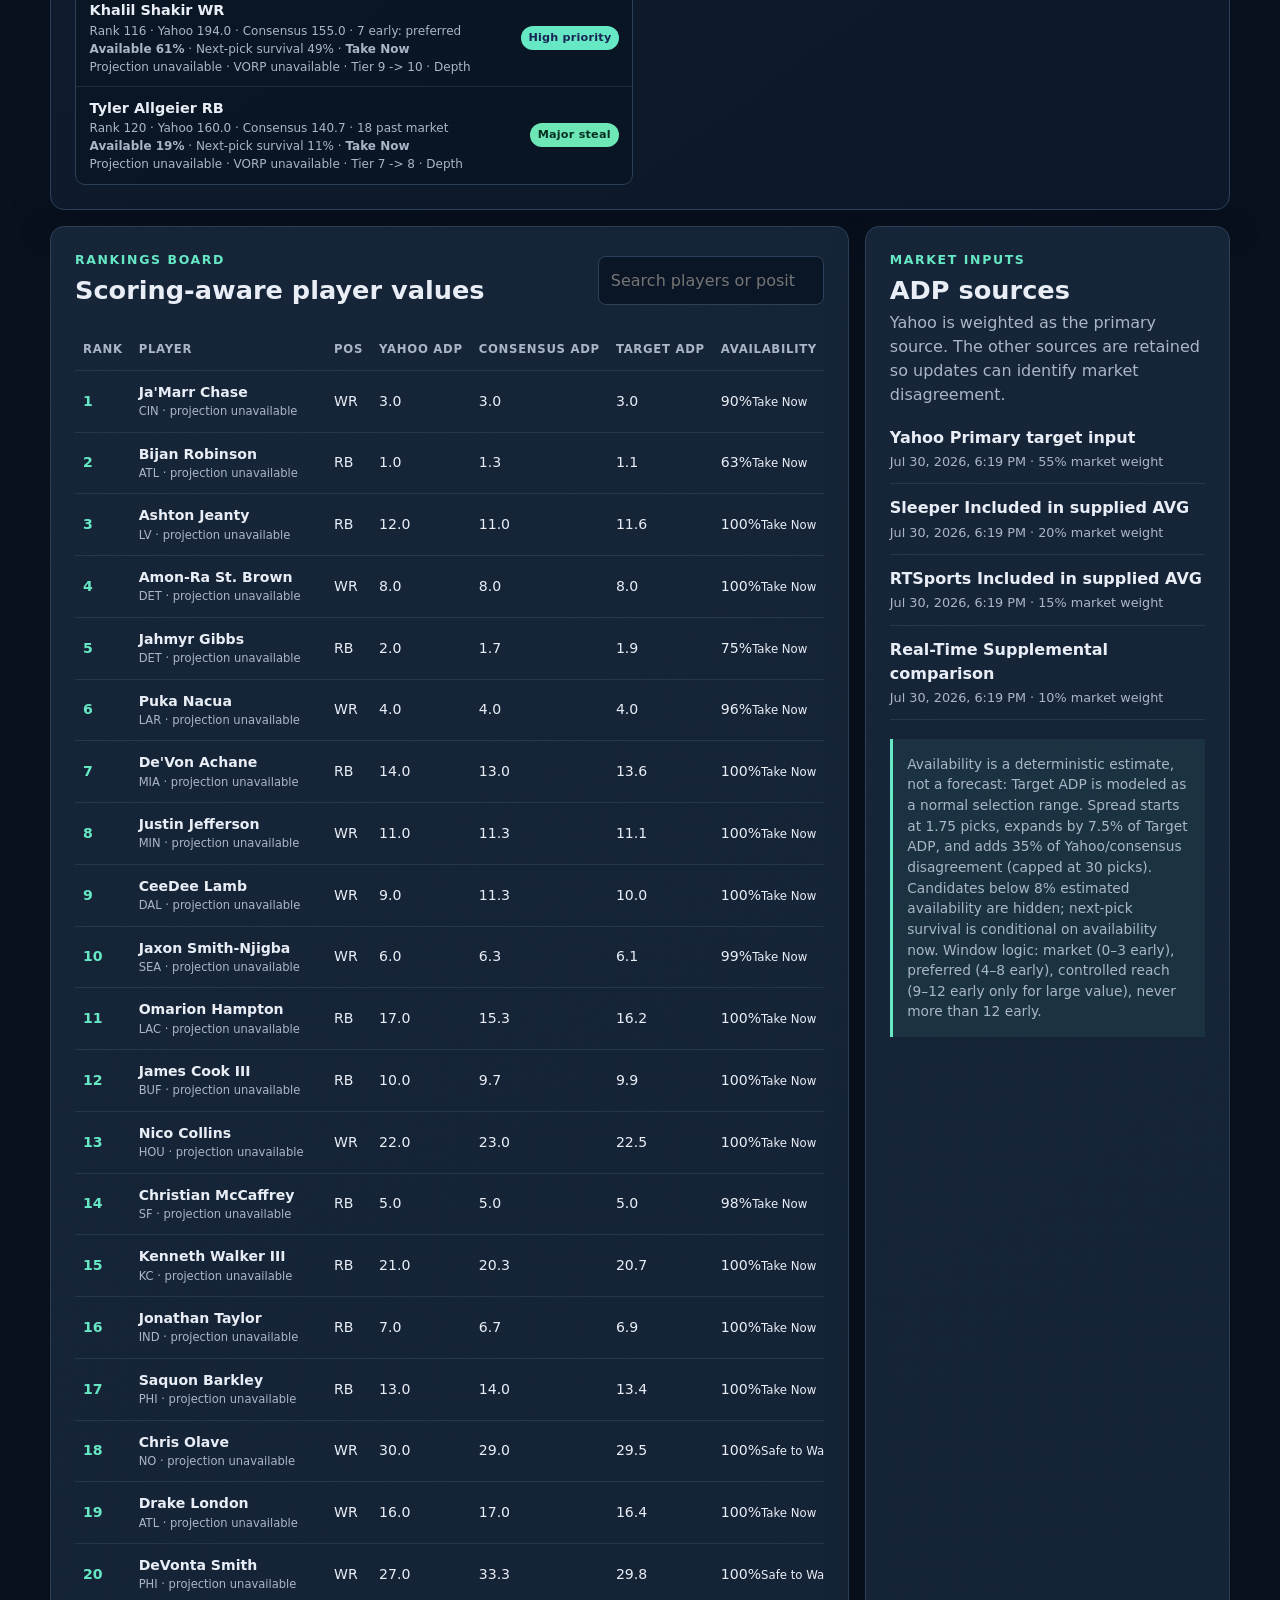
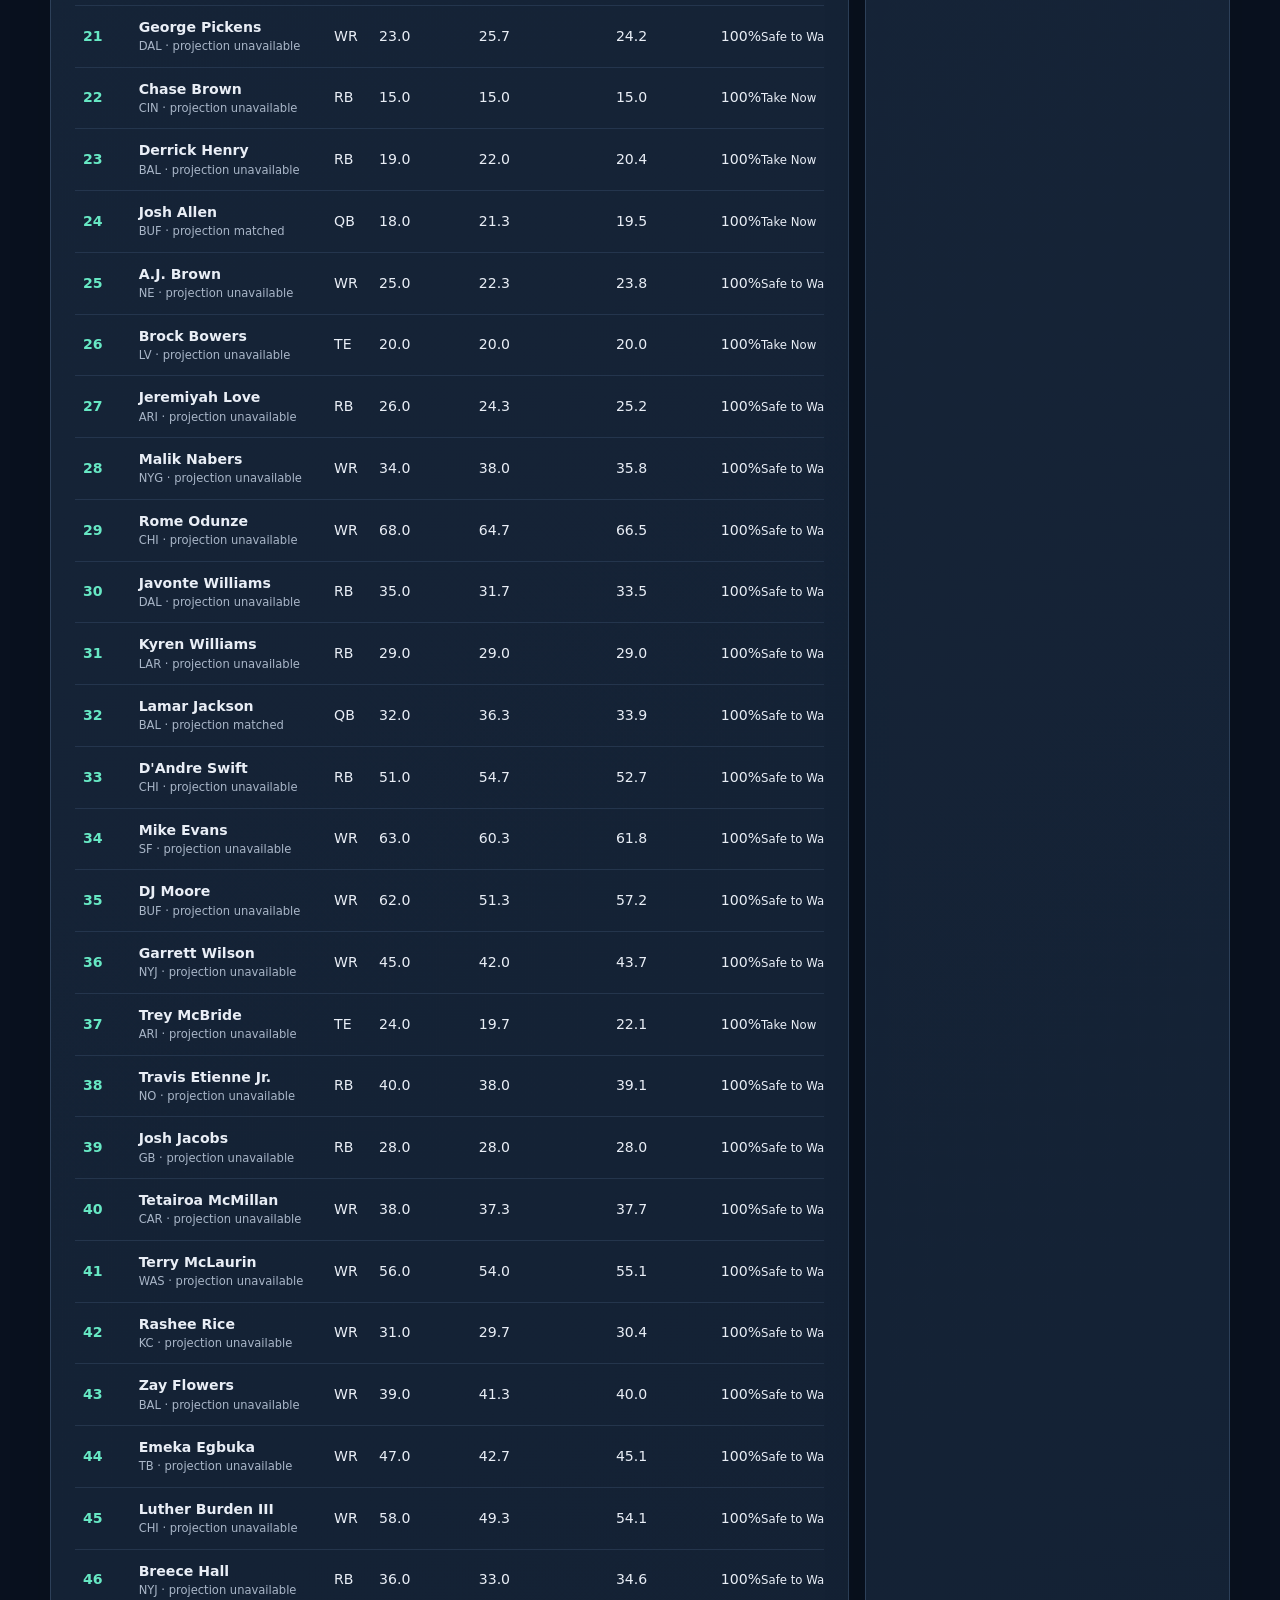
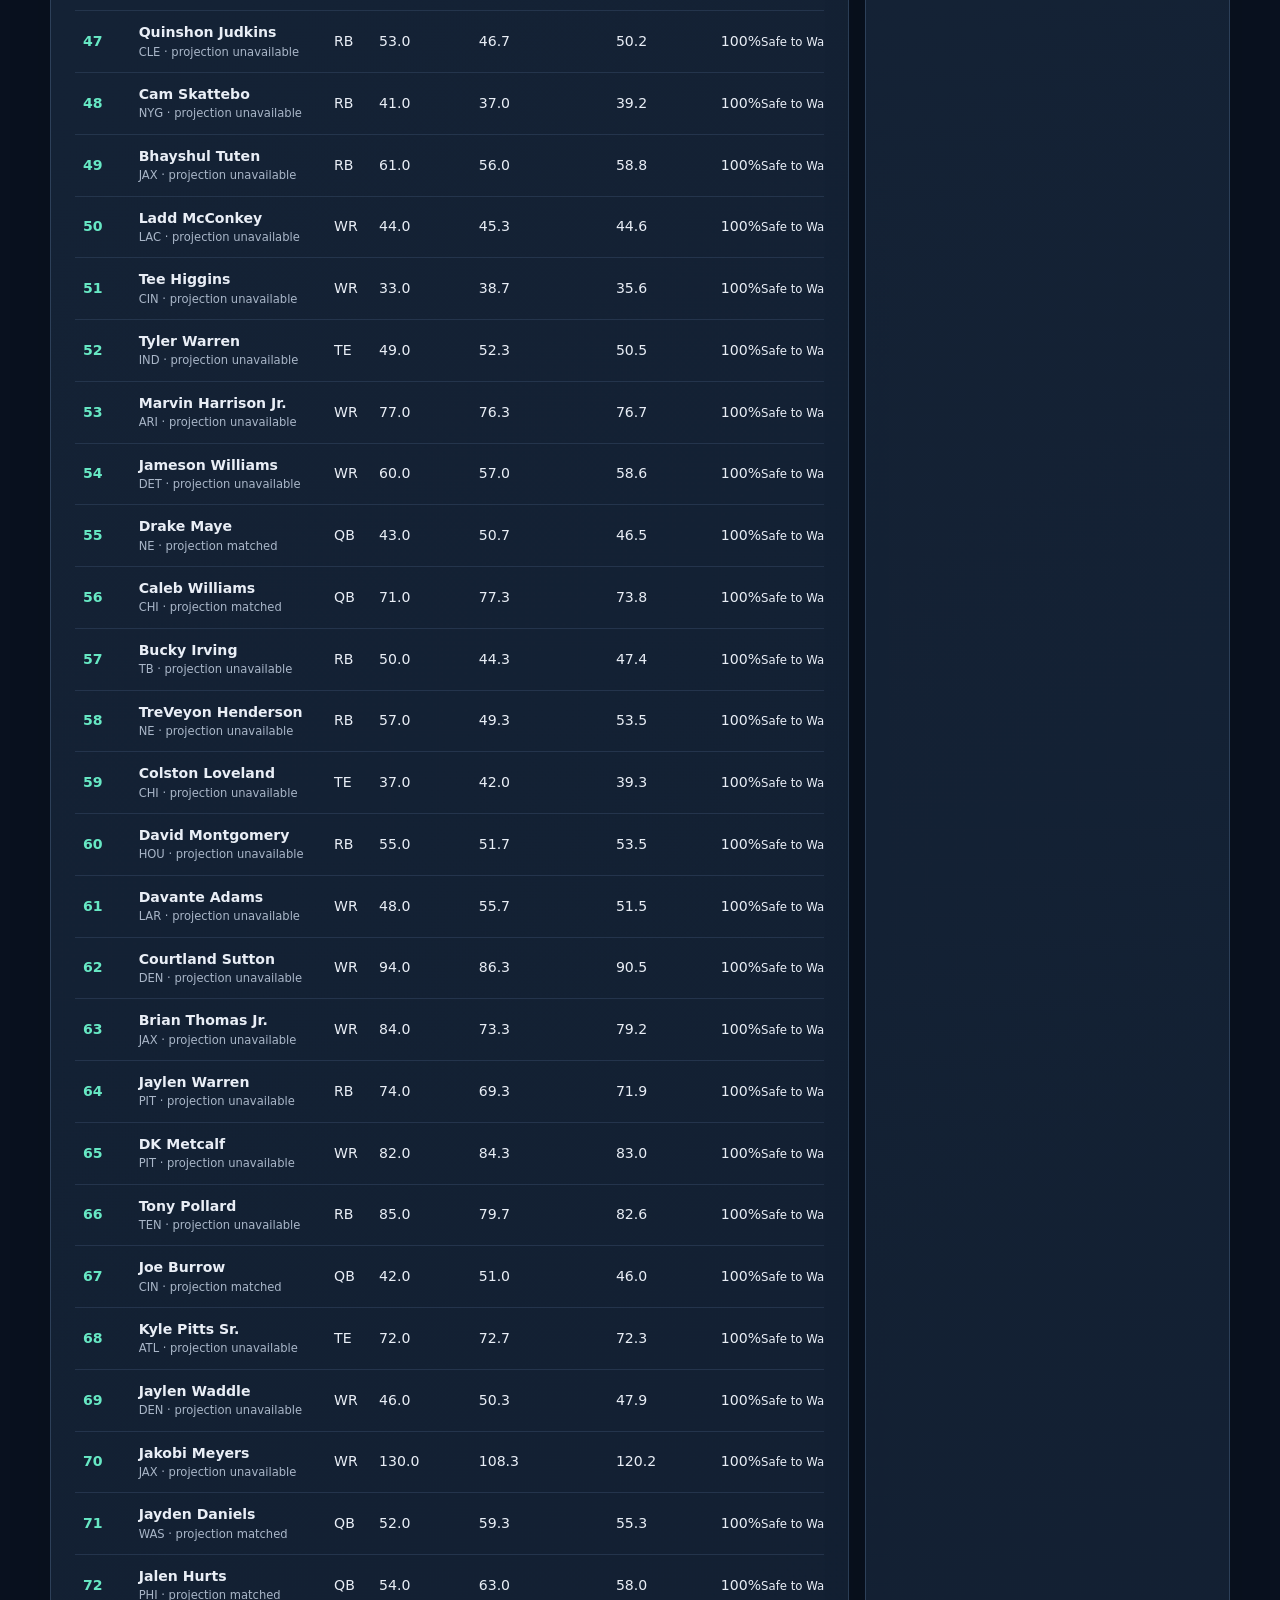
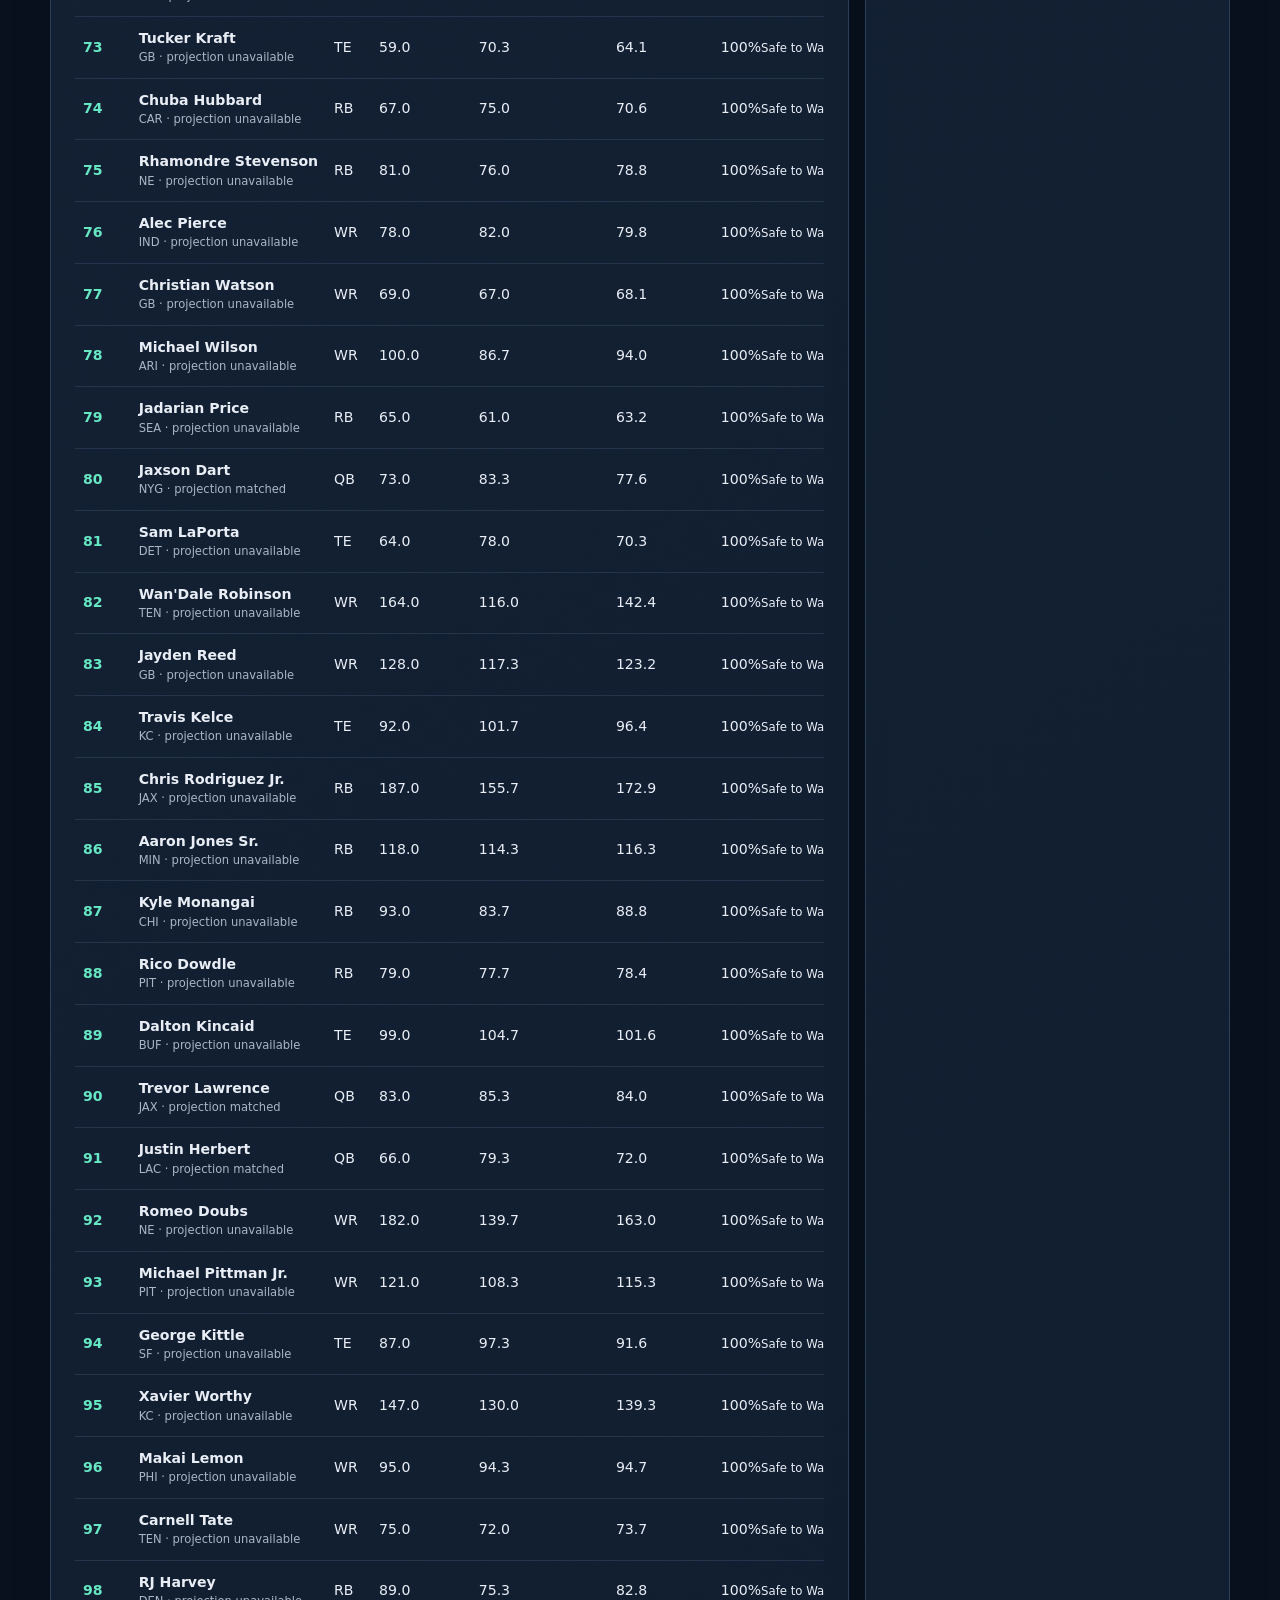
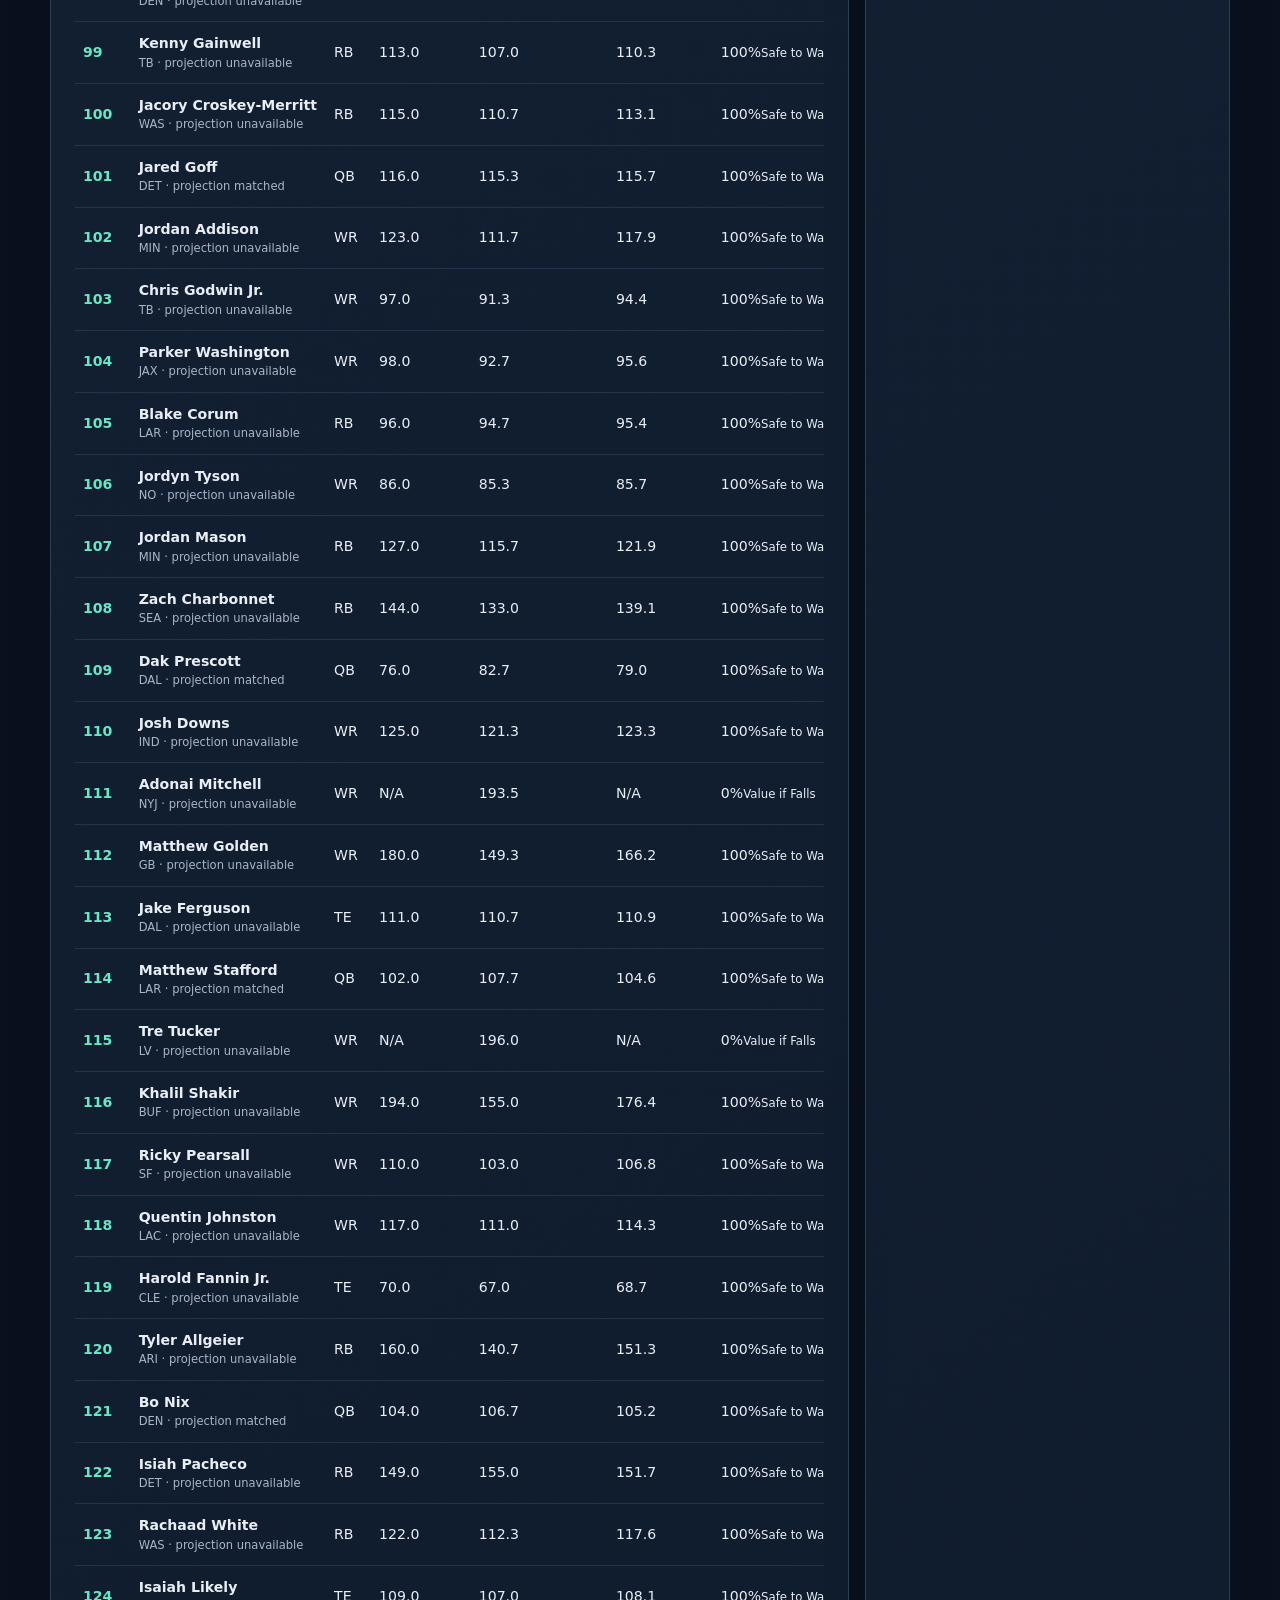
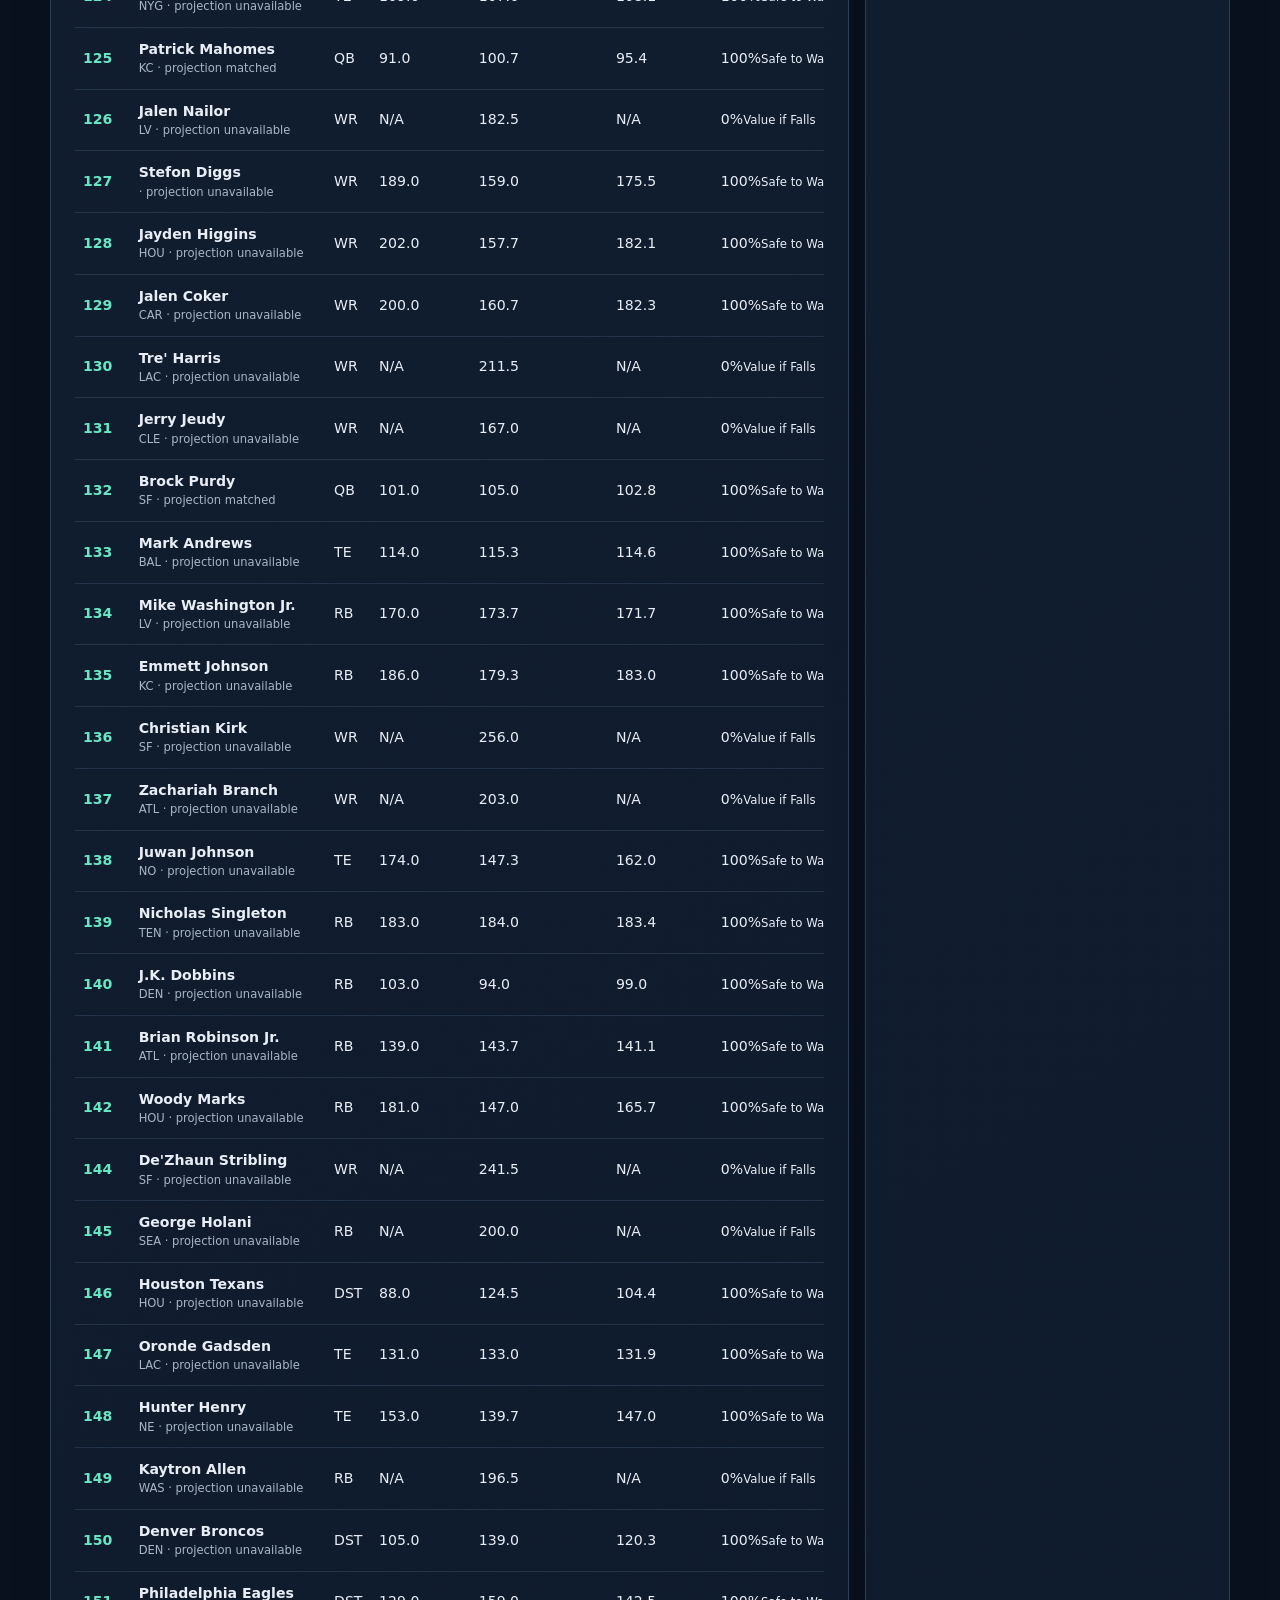
==== commit f40ea141: "Polish draft analyzer workflow Co-authored-by: Copilot App <223556219+Copilot@users.noreply.github.c" ====
--- a/index.html
+++ b/index.html
@@ -8,7 +8,7 @@
     <link rel="stylesheet" href="assets/styles.css">
     <script src="assets/data.js?v=20260730-fifteen-rounds" defer></script>
     <script src="assets/projections.js?v=20260803-league-model" defer></script>
-    <script src="assets/app.js?v=20260803-live-draft" defer></script>
+    <script src="assets/app.js?v=20260803-draft-analyzer" defer></script>
   </head>
   <body>
     <a class="skip-link" href="#dashboard">Skip to dashboard</a>
@@ -112,47 +112,84 @@
       </section>
 
       <section id="draft-room" class="draft-room" hidden aria-label="Interactive draft room">
-        <section class="panel priority-panel" aria-labelledby="priority-title">
-          <div class="section-heading">
-            <div>
-              <p class="eyebrow">Your next decision</p>
-              <h2 id="priority-title">Positional priority</h2>
-            </div>
-            <p id="conditional-survival-note">Model estimate uses ADP, current rosters, tiers, and intervening teams.</p>
-          </div>
-          <div id="priority-panel" class="priority-panel-content"></div>
-        </section>
-        <section class="panel draft-board-panel" aria-labelledby="draft-board-title">
-          <div class="section-heading">
-            <div>
-              <p class="eyebrow">Draft board</p>
-              <h2 id="draft-board-title">Current pick</h2>
-            </div>
-            <p id="current-pick" class="current-pick" aria-live="polite"></p>
-          </div>
-          <div class="draft-room-grid">
-            <section>
+        <div class="draft-analyzer">
+          <section class="panel analyzer-pane available-pane" aria-labelledby="available-title">
+            <div class="analyzer-heading">
+              <div>
+                <p class="eyebrow">Player pool</p>
+                <h2 id="available-title">Available players</h2>
+              </div>
+              <p>Source-backed targets at the current pick.</p>
+            </div>
+            <div class="available-filters">
               <label class="search-field">
                 <span class="sr-only">Search available players</span>
-                <input id="draft-player-search" type="search" placeholder="Search available players">
+                <input id="draft-player-search" type="search" placeholder="Search players">
               </label>
-              <div id="available-players" class="available-players" aria-live="polite"></div>
+              <label>
+                <span class="sr-only">Filter by position</span>
+                <select id="draft-position-filter" name="draft-position-filter">
+                  <option value="all">All positions</option>
+                  <option value="QB">QB</option>
+                  <option value="RB">RB</option>
+                  <option value="WR">WR</option>
+                  <option value="TE">TE</option>
+                  <option value="K">K</option>
+                  <option value="DST">DEF</option>
+                </select>
+              </label>
+              <label class="check-filter">
+                <input id="draft-needs-only" type="checkbox">
+                <span>Needs first</span>
+              </label>
+            </div>
+            <div id="available-players" class="available-players" aria-live="polite"></div>
+          </section>
+
+          <section class="panel analyzer-pane draft-board-panel" aria-labelledby="draft-board-title">
+            <div class="analyzer-heading">
+              <div>
+                <p class="eyebrow">Draft board</p>
+                <h2 id="draft-board-title">Current pick</h2>
+              </div>
+              <p id="current-pick" class="current-pick" aria-live="polite"></p>
+            </div>
+            <p class="board-helper">Draft actions apply to the current snake pick. Live Draft may use the team override above to correct an offline board.</p>
+            <ol id="drafted-board" class="drafted-board"></ol>
+          </section>
+
+          <aside class="analyzer-sidebar" aria-label="Draft analysis">
+            <section class="panel priority-panel" aria-labelledby="priority-title">
+              <div class="analyzer-heading">
+                <div>
+                  <p class="eyebrow">Recommendation</p>
+                  <h2 id="priority-title">Take or wait</h2>
+                </div>
+                <p id="conditional-survival-note">Model estimate uses ADP, current rosters, tiers, and intervening teams.</p>
+              </div>
+              <div id="priority-panel" class="priority-panel-content"></div>
             </section>
-            <section>
-              <h3>Drafted board</h3>
-              <ol id="drafted-board" class="drafted-board"></ol>
+            <section class="panel roster-construction-panel" aria-labelledby="roster-construction-title">
+              <div class="analyzer-heading">
+                <div>
+                  <p class="eyebrow">Your construction</p>
+                  <h2 id="roster-construction-title">Starter progress</h2>
+                </div>
+                <p>Required starters and selected flex slots.</p>
+              </div>
+              <div id="roster-construction" class="roster-construction"></div>
+              <div id="user-roster" class="user-roster"></div>
             </section>
-          </div>
-        </section>
+          </aside>
+        </div>
         <section class="panel rosters-panel" aria-labelledby="rosters-title">
           <div class="section-heading">
             <div>
               <p class="eyebrow">Rosters</p>
-              <h2 id="rosters-title">Managers and your roster</h2>
+              <h2 id="rosters-title">League roster board</h2>
             </div>
             <p>Roster counts update after every pick; K/DEF are tracked but do not drive flex scarcity.</p>
           </div>
-          <div id="user-roster" class="user-roster"></div>
           <div id="manager-rosters" class="manager-rosters"></div>
         </section>
       </section>
--- a/assets/styles.css
+++ b/assets/styles.css
@@ -323,13 +323,80 @@
   gap: 1rem;
 }
 
+.draft-analyzer {
+  display: grid;
+  grid-template-columns: minmax(16rem, .9fr) minmax(20rem, 1.15fr) minmax(18rem, 1fr);
+  gap: 1rem;
+  align-items: start;
+}
+
+.analyzer-pane,
+.analyzer-sidebar {
+  min-width: 0;
+}
+
+.analyzer-sidebar {
+  display: grid;
+  gap: 1rem;
+}
+
+.analyzer-heading {
+  display: flex;
+  justify-content: space-between;
+  gap: .75rem;
+  align-items: start;
+}
+
+.analyzer-heading h2 {
+  margin-bottom: 0;
+}
+
+.analyzer-heading > p {
+  max-width: 13rem;
+  margin: 0;
+  color: var(--muted);
+  font-size: .78rem;
+  text-align: right;
+}
+
+.available-filters {
+  display: grid;
+  grid-template-columns: minmax(0, 1fr) auto;
+  gap: .55rem;
+  margin: 1rem 0 .35rem;
+}
+
+.available-filters .search-field {
+  min-width: 0;
+}
+
+.available-filters select {
+  min-width: 7rem;
+}
+
+.check-filter {
+  grid-column: 1 / -1;
+  display: flex;
+  gap: .45rem;
+  align-items: center;
+  color: var(--muted);
+  font-size: .78rem;
+  font-weight: 700;
+}
+
+.check-filter input {
+  width: 1rem;
+  height: 1rem;
+  accent-color: var(--accent);
+}
+
 .priority-panel-content {
   display: grid;
-  grid-template-columns: repeat(4, minmax(0, 1fr));
   gap: .75rem;
 }
 
 .priority-card,
+.primary-recommendation,
 .user-roster,
 .manager-rosters article {
   padding: .8rem;
@@ -338,6 +405,85 @@
   background: rgb(4 12 22 / 32%);
 }
 
+.primary-recommendation {
+  border-color: color-mix(in srgb, var(--accent) 60%, var(--border));
+  background: linear-gradient(135deg, rgb(103 232 196 / 15%), rgb(4 12 22 / 38%));
+}
+
+.primary-recommendation > strong,
+.primary-recommendation > strong small {
+  display: block;
+}
+
+.primary-recommendation > strong {
+  margin: .35rem 0;
+  font-size: 1.05rem;
+}
+
+.primary-recommendation > strong small {
+  margin-top: .1rem;
+  color: var(--muted);
+  font-size: .75rem;
+}
+
+.primary-recommendation > p {
+  margin: 0;
+  color: var(--muted);
+  font-size: .78rem;
+  line-height: 1.45;
+}
+
+.recommendation-action {
+  display: inline-flex;
+  padding: .22rem .45rem;
+  border-radius: 999px;
+  color: #042f22;
+  background: var(--accent);
+  font-size: .7rem;
+  font-weight: 900;
+  letter-spacing: .04em;
+  text-transform: uppercase;
+}
+
+.recommendation-metrics {
+  display: grid;
+  grid-template-columns: repeat(2, minmax(0, 1fr));
+  gap: .5rem;
+  margin: .75rem 0 0;
+}
+
+.recommendation-metrics div {
+  padding: .45rem;
+  border: 1px solid rgb(103 232 196 / 22%);
+  border-radius: 7px;
+  background: rgb(4 12 22 / 32%);
+}
+
+.recommendation-metrics dt {
+  color: var(--muted);
+  font-size: .65rem;
+  font-weight: 800;
+  text-transform: uppercase;
+}
+
+.recommendation-metrics dd {
+  margin: .1rem 0 0;
+  font-size: .86rem;
+  font-weight: 800;
+}
+
+.recommendation-alternatives {
+  display: grid;
+  gap: .45rem;
+}
+
+.recommendation-alternatives h3 {
+  margin: .1rem 0 0;
+  color: var(--muted);
+  font-size: .75rem;
+  text-transform: uppercase;
+}
+
 .priority-card strong,
 .priority-card span {
   display: block;
@@ -352,17 +498,11 @@
   margin: .2rem 0;
 }
 
-.draft-room-grid {
-  display: grid;
-  grid-template-columns: 1.35fr 1fr;
-  gap: 1rem;
-}
-
 .available-players,
 .drafted-board {
   display: grid;
   gap: .4rem;
-  max-height: 31rem;
+  max-height: 39rem;
   overflow-y: auto;
   margin: .75rem 0 0;
 }
@@ -393,6 +533,13 @@
   font-size: .75rem;
 }
 
+.board-helper {
+  margin: .75rem 0 0;
+  color: var(--muted);
+  font-size: .78rem;
+  line-height: 1.45;
+}
+
 .current-pick {
   margin: 0;
   color: var(--accent);
@@ -400,7 +547,58 @@
 }
 
 .user-roster {
-  margin-bottom: .75rem;
+  margin-top: .75rem;
+}
+
+.roster-construction {
+  margin-top: .75rem;
+}
+
+.roster-construction > p {
+  margin: .65rem 0 0;
+  color: var(--muted);
+  font-size: .76rem;
+}
+
+.roster-slots {
+  display: grid;
+  grid-template-columns: repeat(3, minmax(0, 1fr));
+  gap: .45rem;
+}
+
+.roster-slot {
+  padding: .5rem;
+  border: 1px solid var(--border);
+  border-radius: 7px;
+  background: rgb(5 13 24 / 35%);
+}
+
+.roster-slot span,
+.roster-slot strong {
+  display: block;
+}
+
+.roster-slot span {
+  color: var(--muted);
+  font-size: .66rem;
+  font-weight: 800;
+}
+
+.roster-slot strong {
+  margin-top: .1rem;
+  font-size: .9rem;
+}
+
+.roster-slot.open {
+  border-color: rgb(251 191 36 / 55%);
+}
+
+.roster-slot.in-progress {
+  border-color: rgb(96 165 250 / 65%);
+}
+
+.roster-slot.filled {
+  border-color: rgb(103 232 196 / 65%);
 }
 
 .manager-rosters {
@@ -409,8 +607,7 @@
   gap: .65rem;
 }
 
-.manager-rosters h3,
-.draft-room-grid h3 {
+.manager-rosters h3 {
   margin: 0 0 .5rem;
   font-size: .95rem;
 }
@@ -709,13 +906,26 @@
   white-space: nowrap;
 }
 
+@media (max-width: 1060px) {
+  .draft-analyzer {
+    grid-template-columns: minmax(17rem, .9fr) minmax(20rem, 1.1fr);
+  }
+
+  .analyzer-sidebar {
+    grid-column: 1 / -1;
+    grid-template-columns: repeat(2, minmax(0, 1fr));
+  }
+}
+
 @media (max-width: 760px) {
   .header-content,
-  .section-heading {
+  .section-heading,
+  .analyzer-heading {
     flex-direction: column;
   }
 
-  .section-heading > p {
+  .section-heading > p,
+  .analyzer-heading > p {
     text-align: left;
   }
 
@@ -727,7 +937,8 @@
   .league-filters,
   .draft-controls,
   .priority-panel-content,
-  .draft-room-grid,
+  .draft-analyzer,
+  .analyzer-sidebar,
   .manager-rosters,
   .summary-grid,
   .lower-grid,
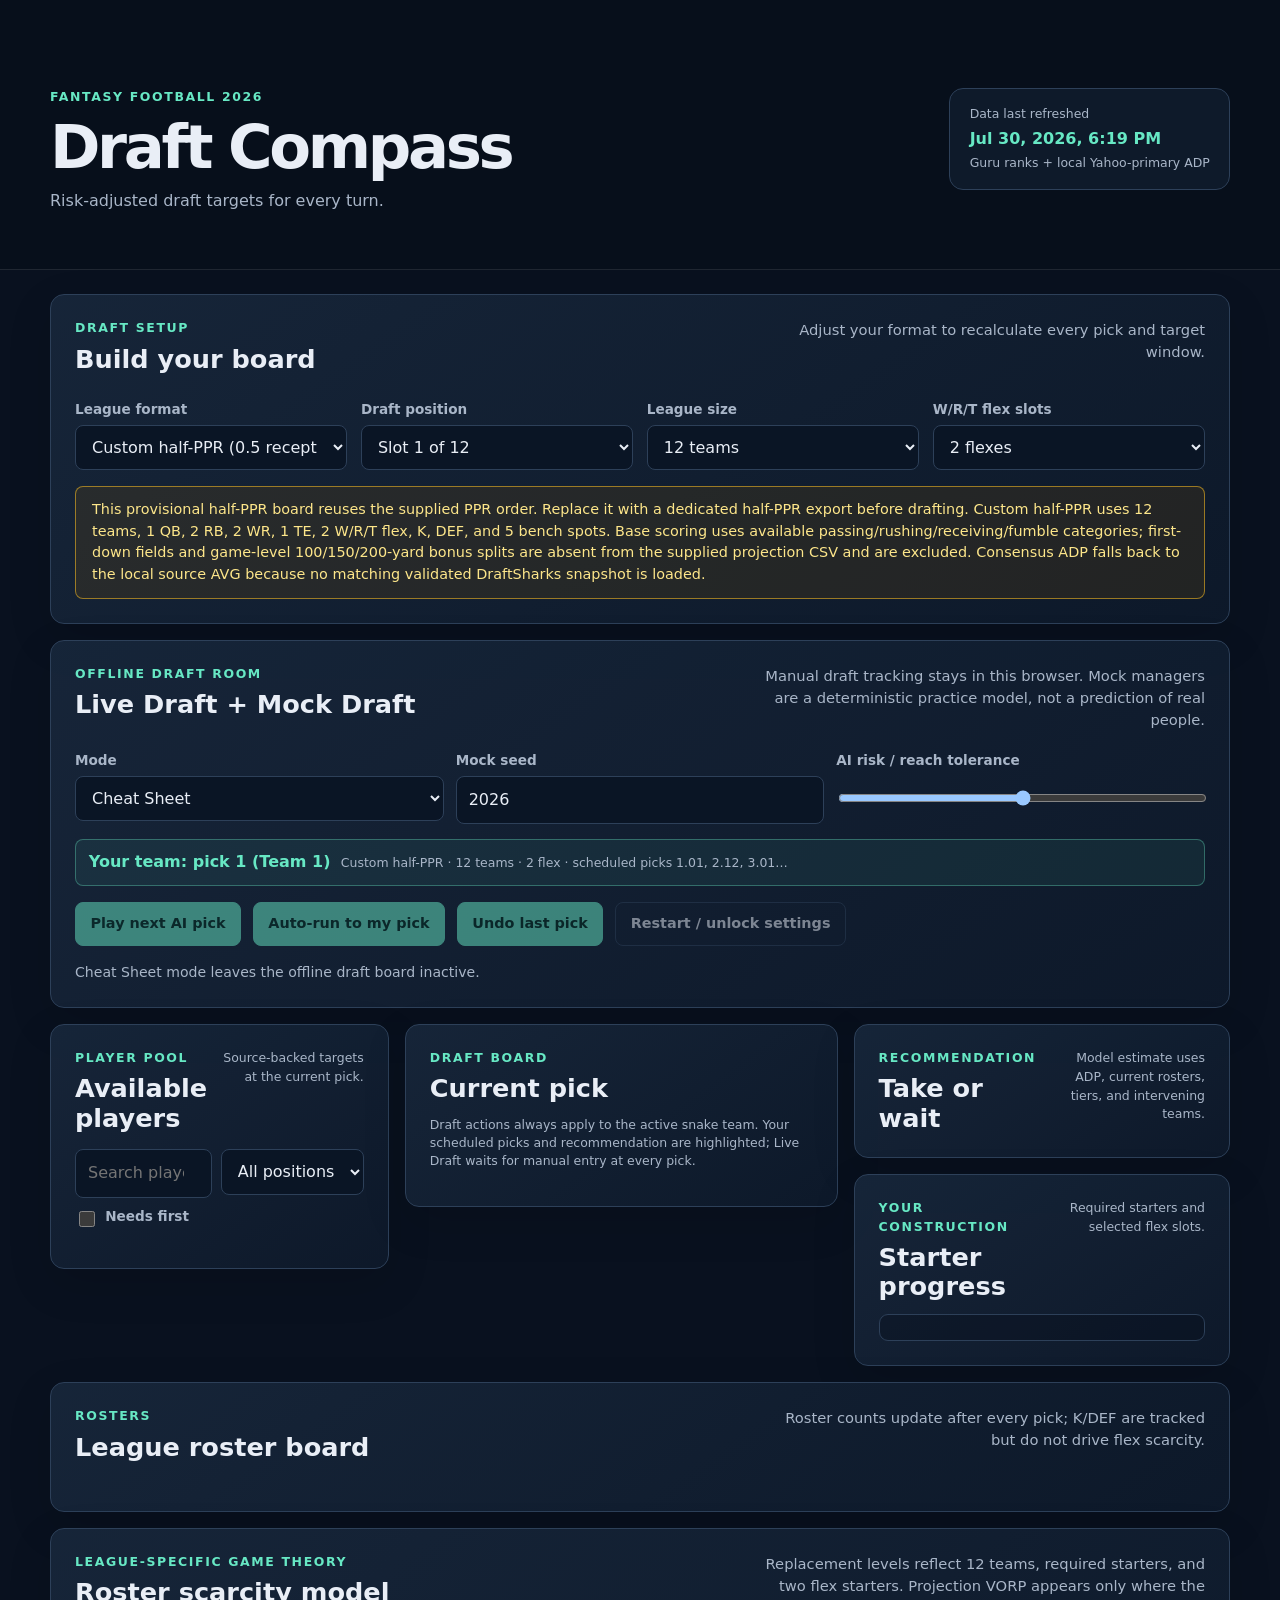
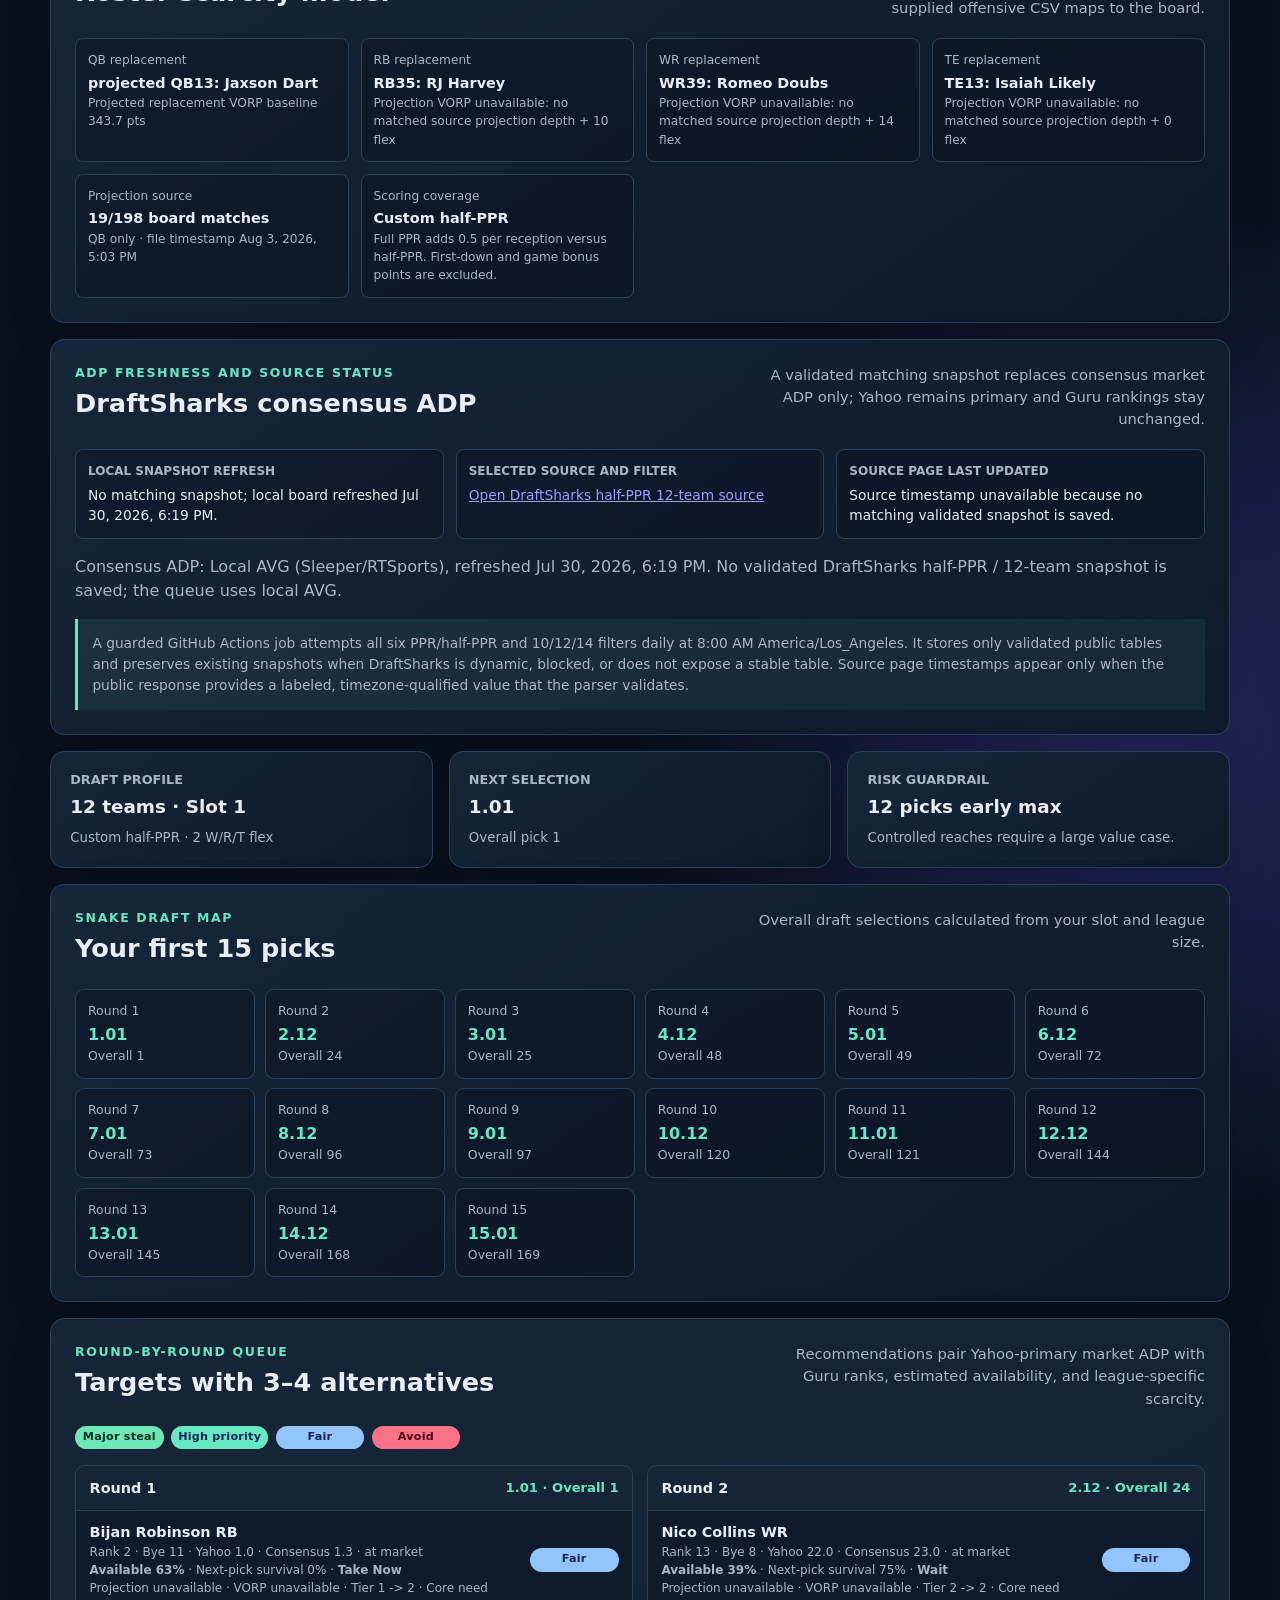
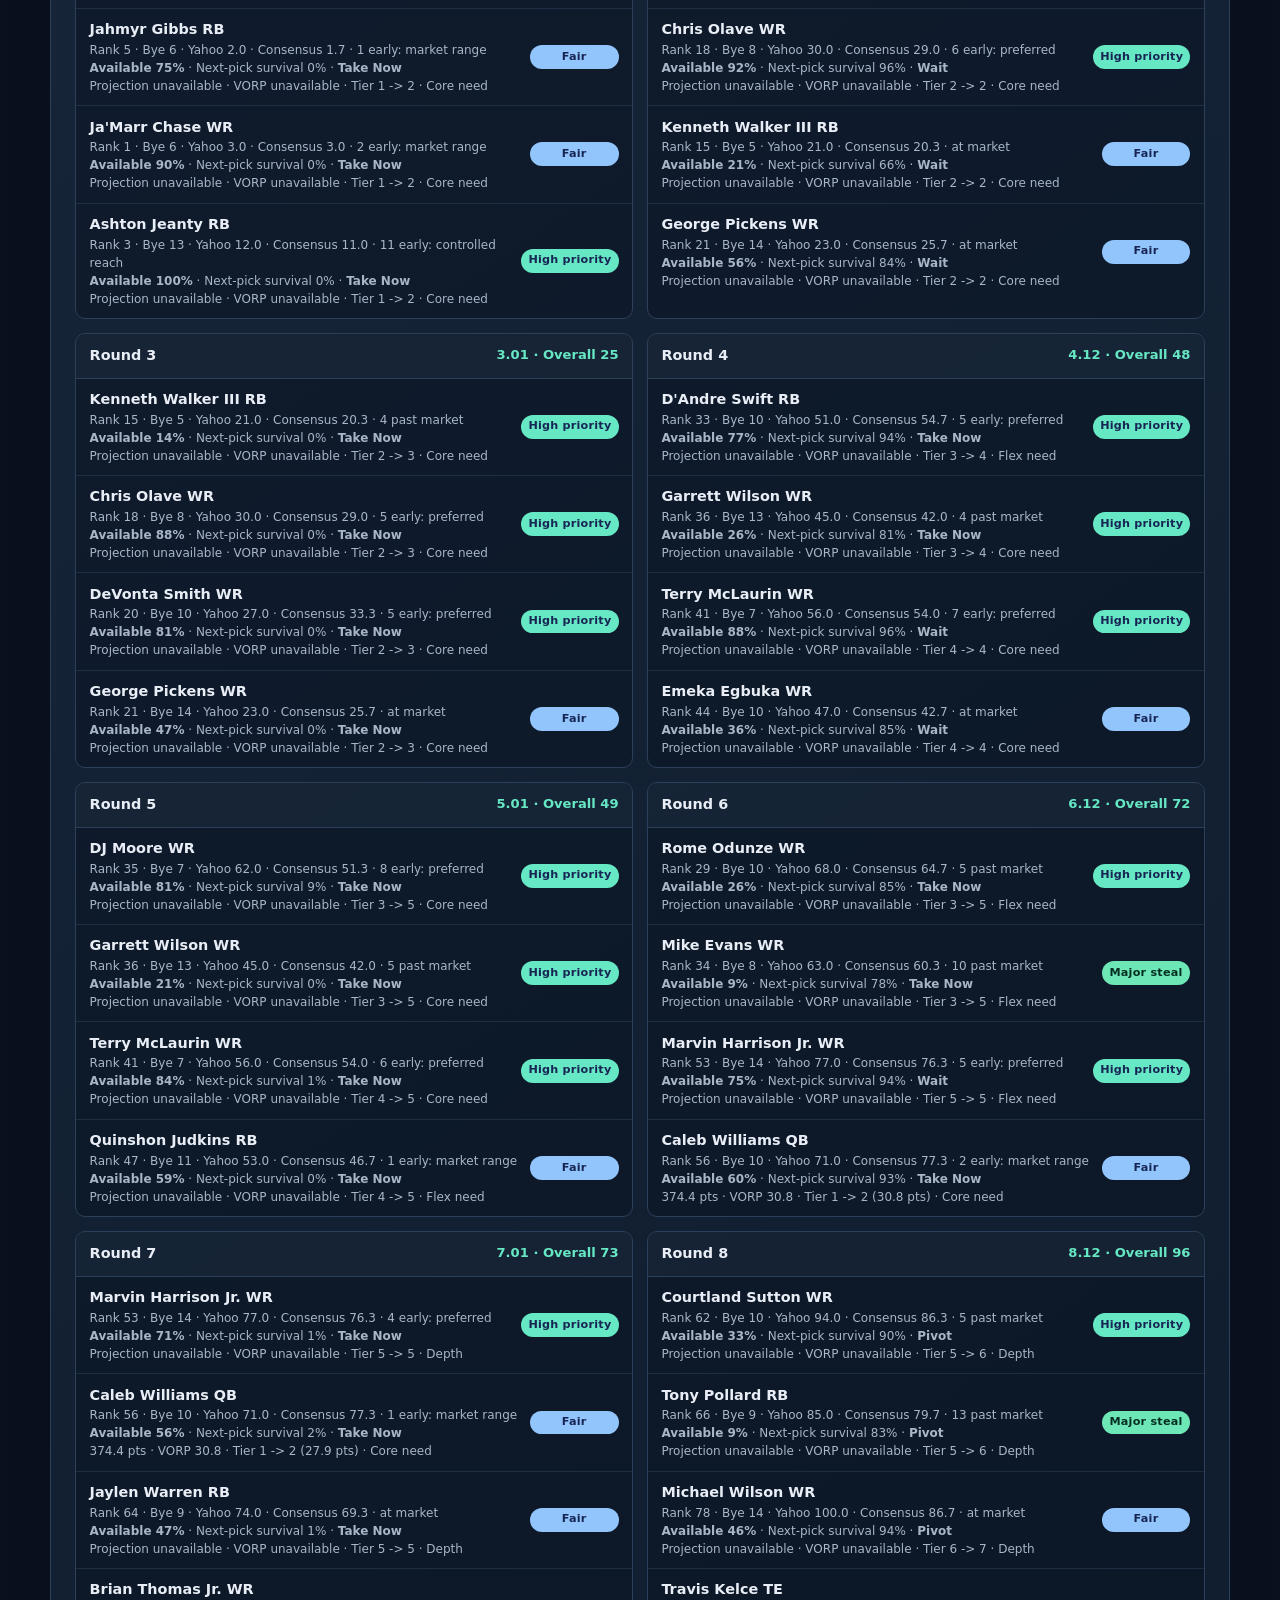
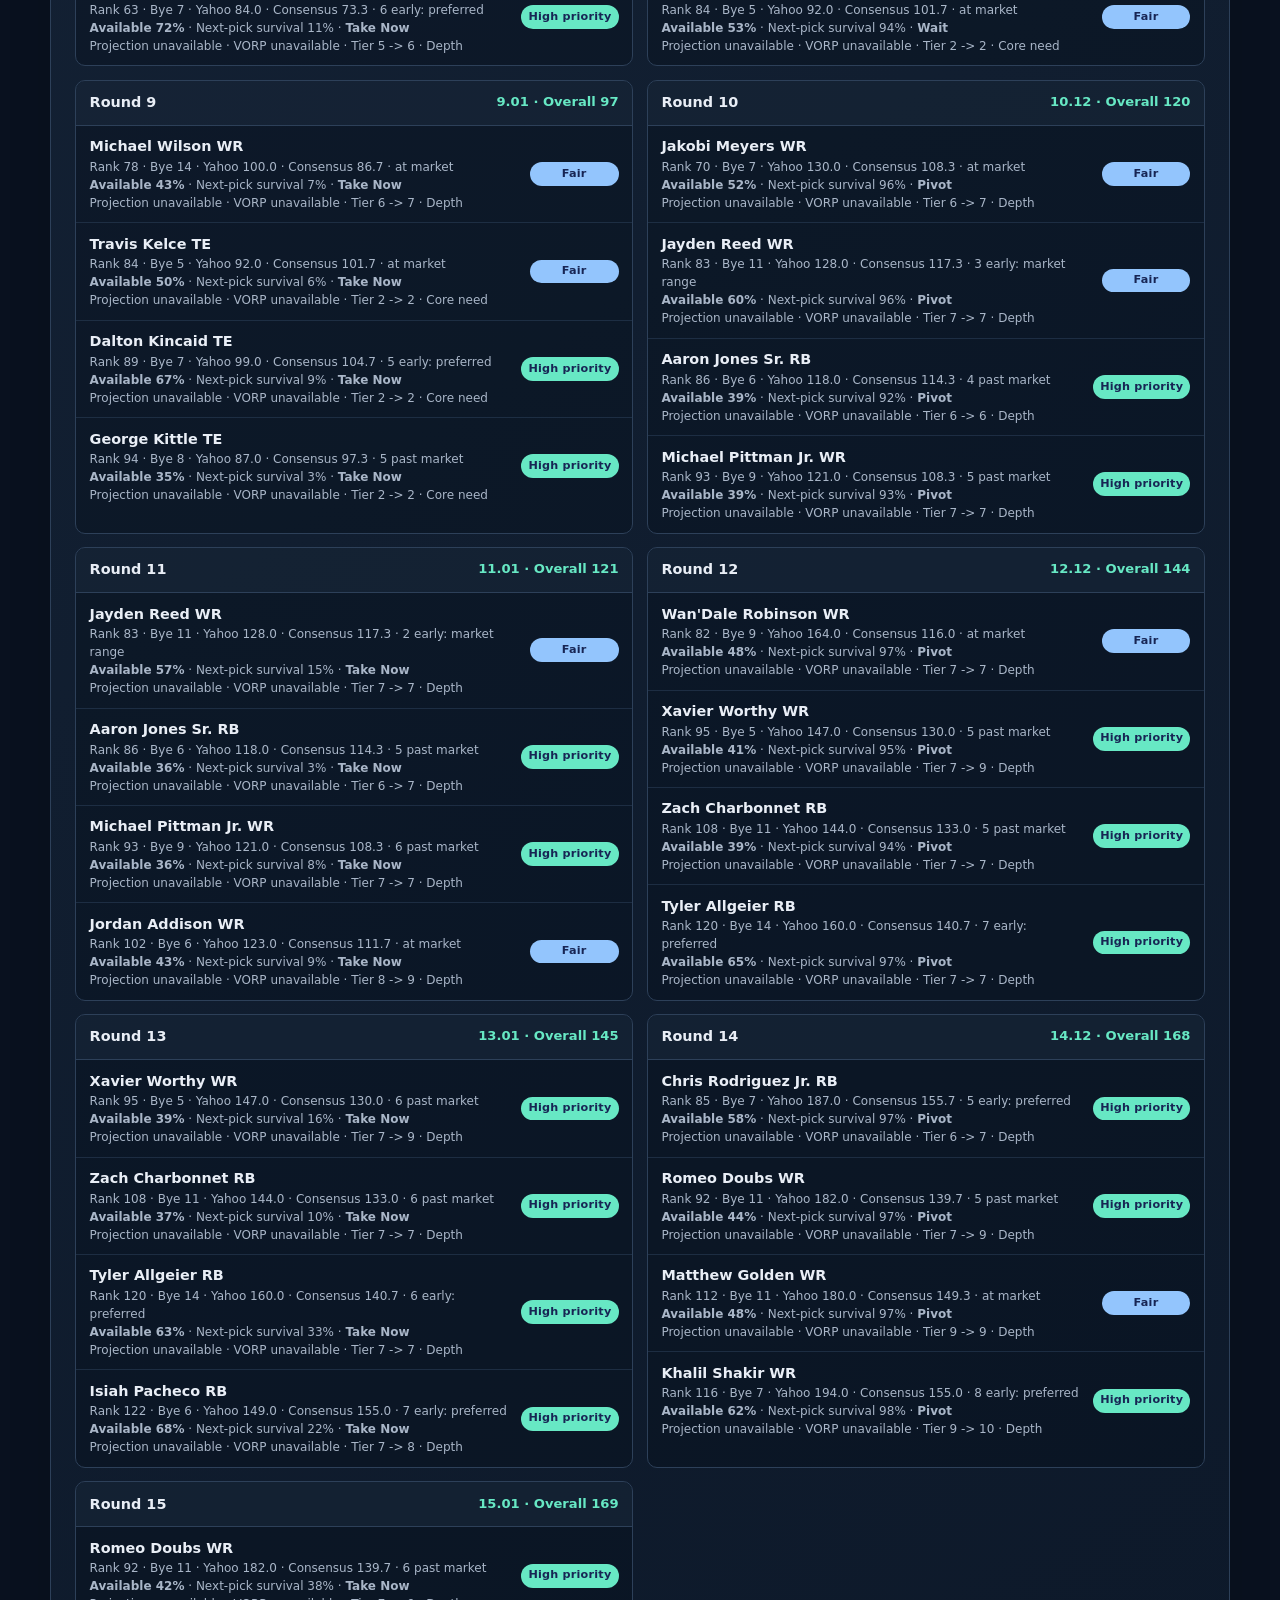
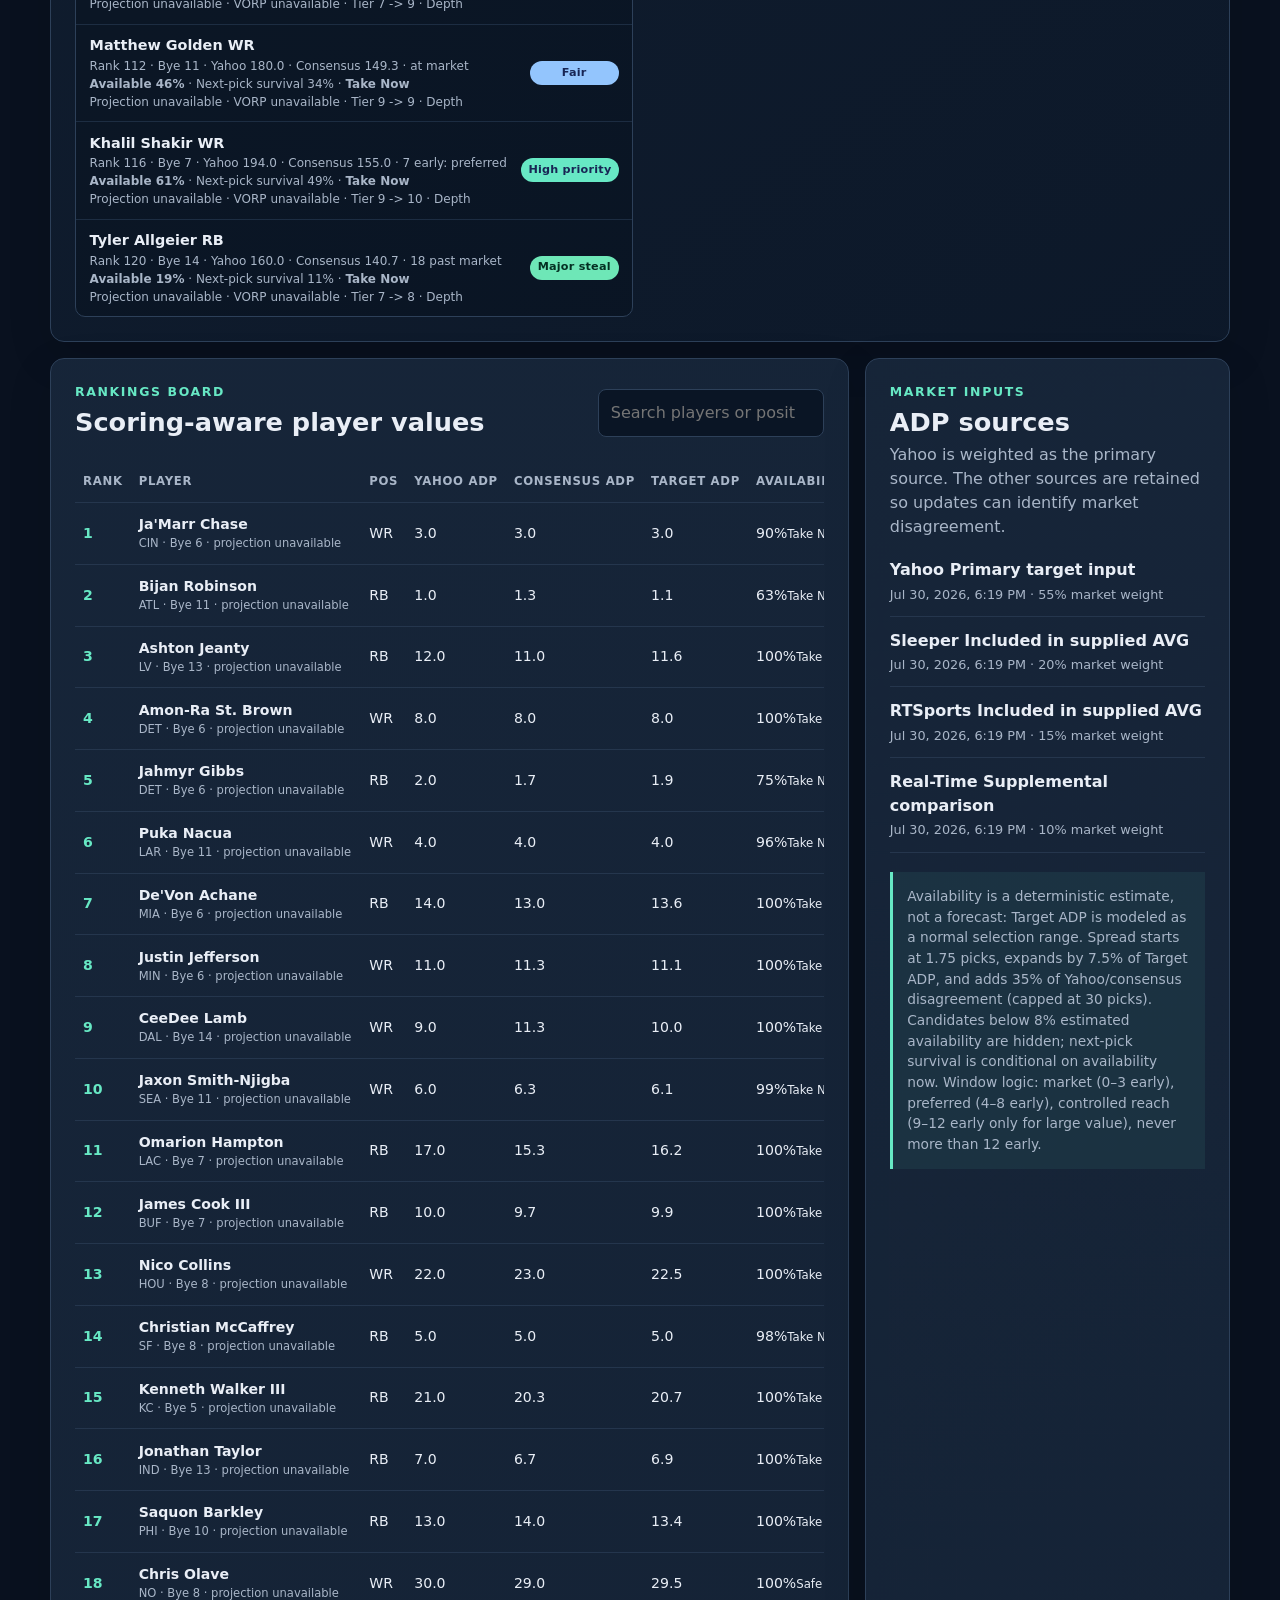
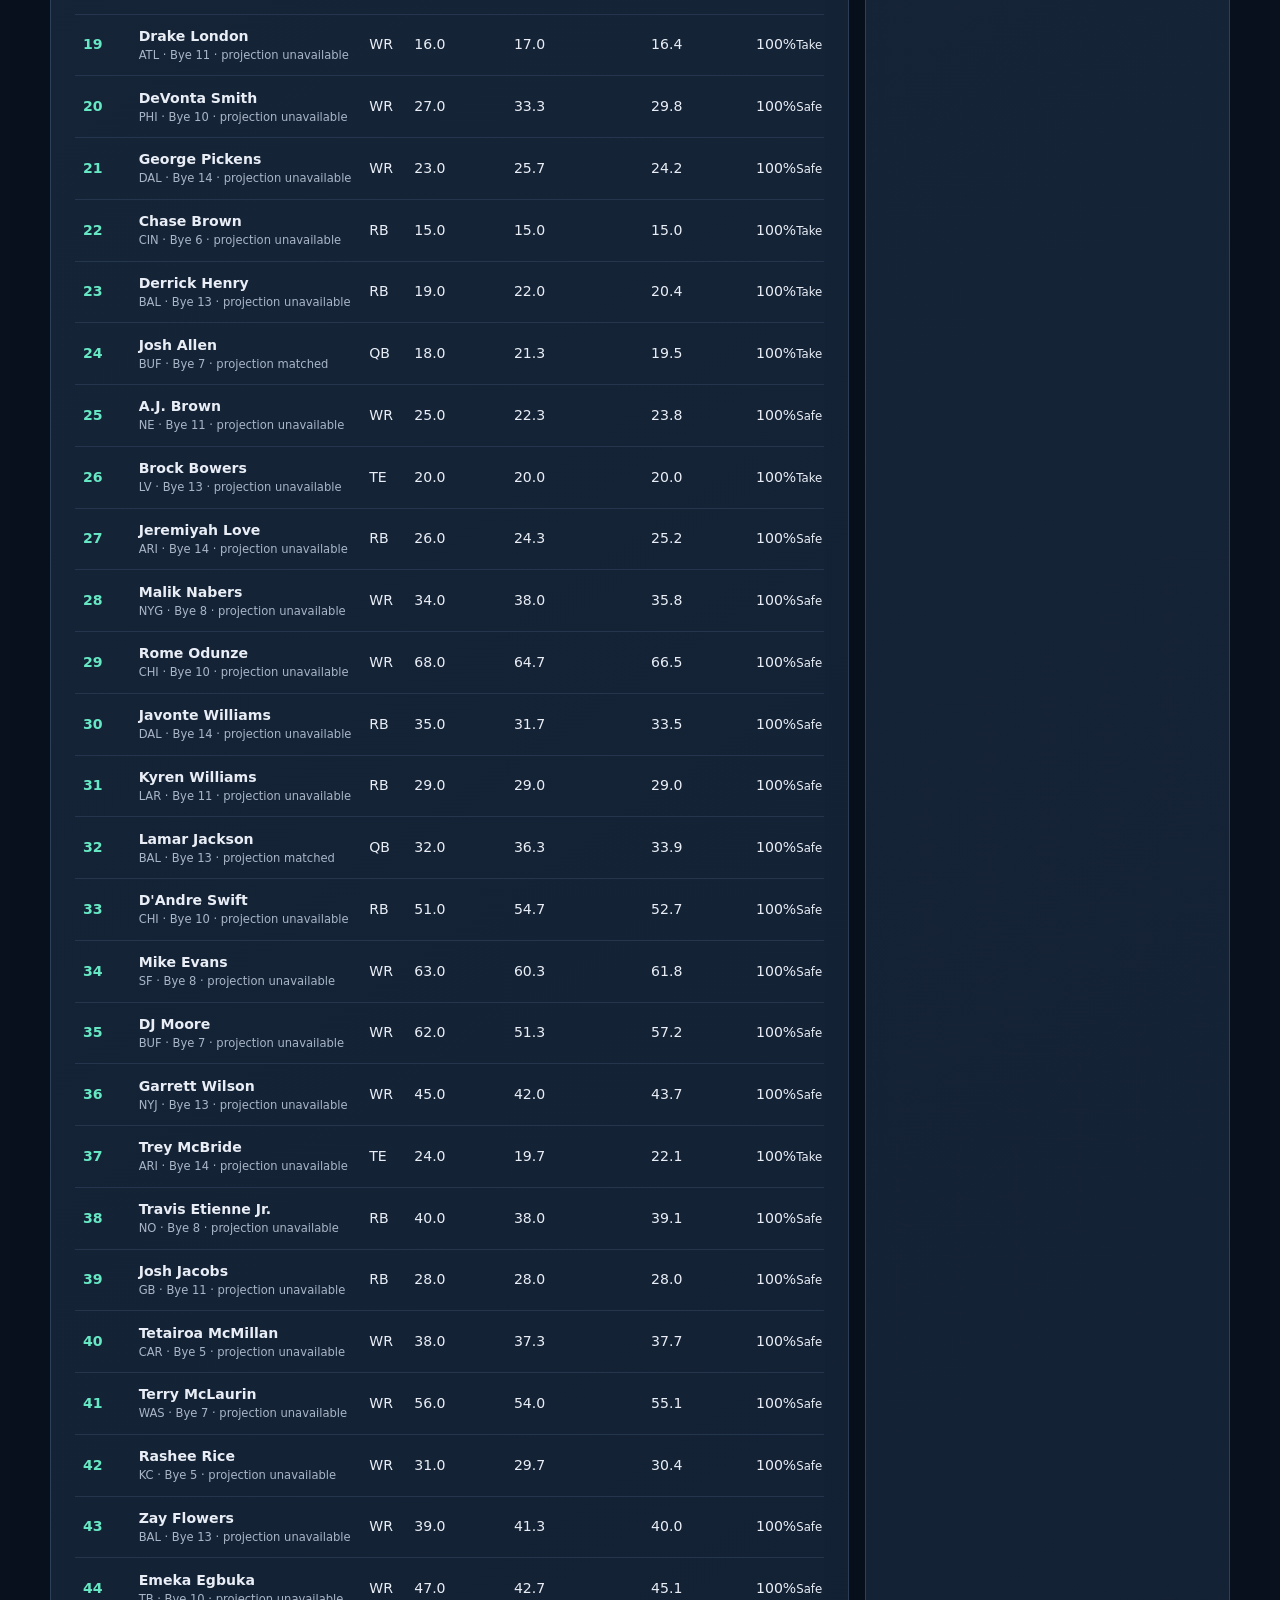
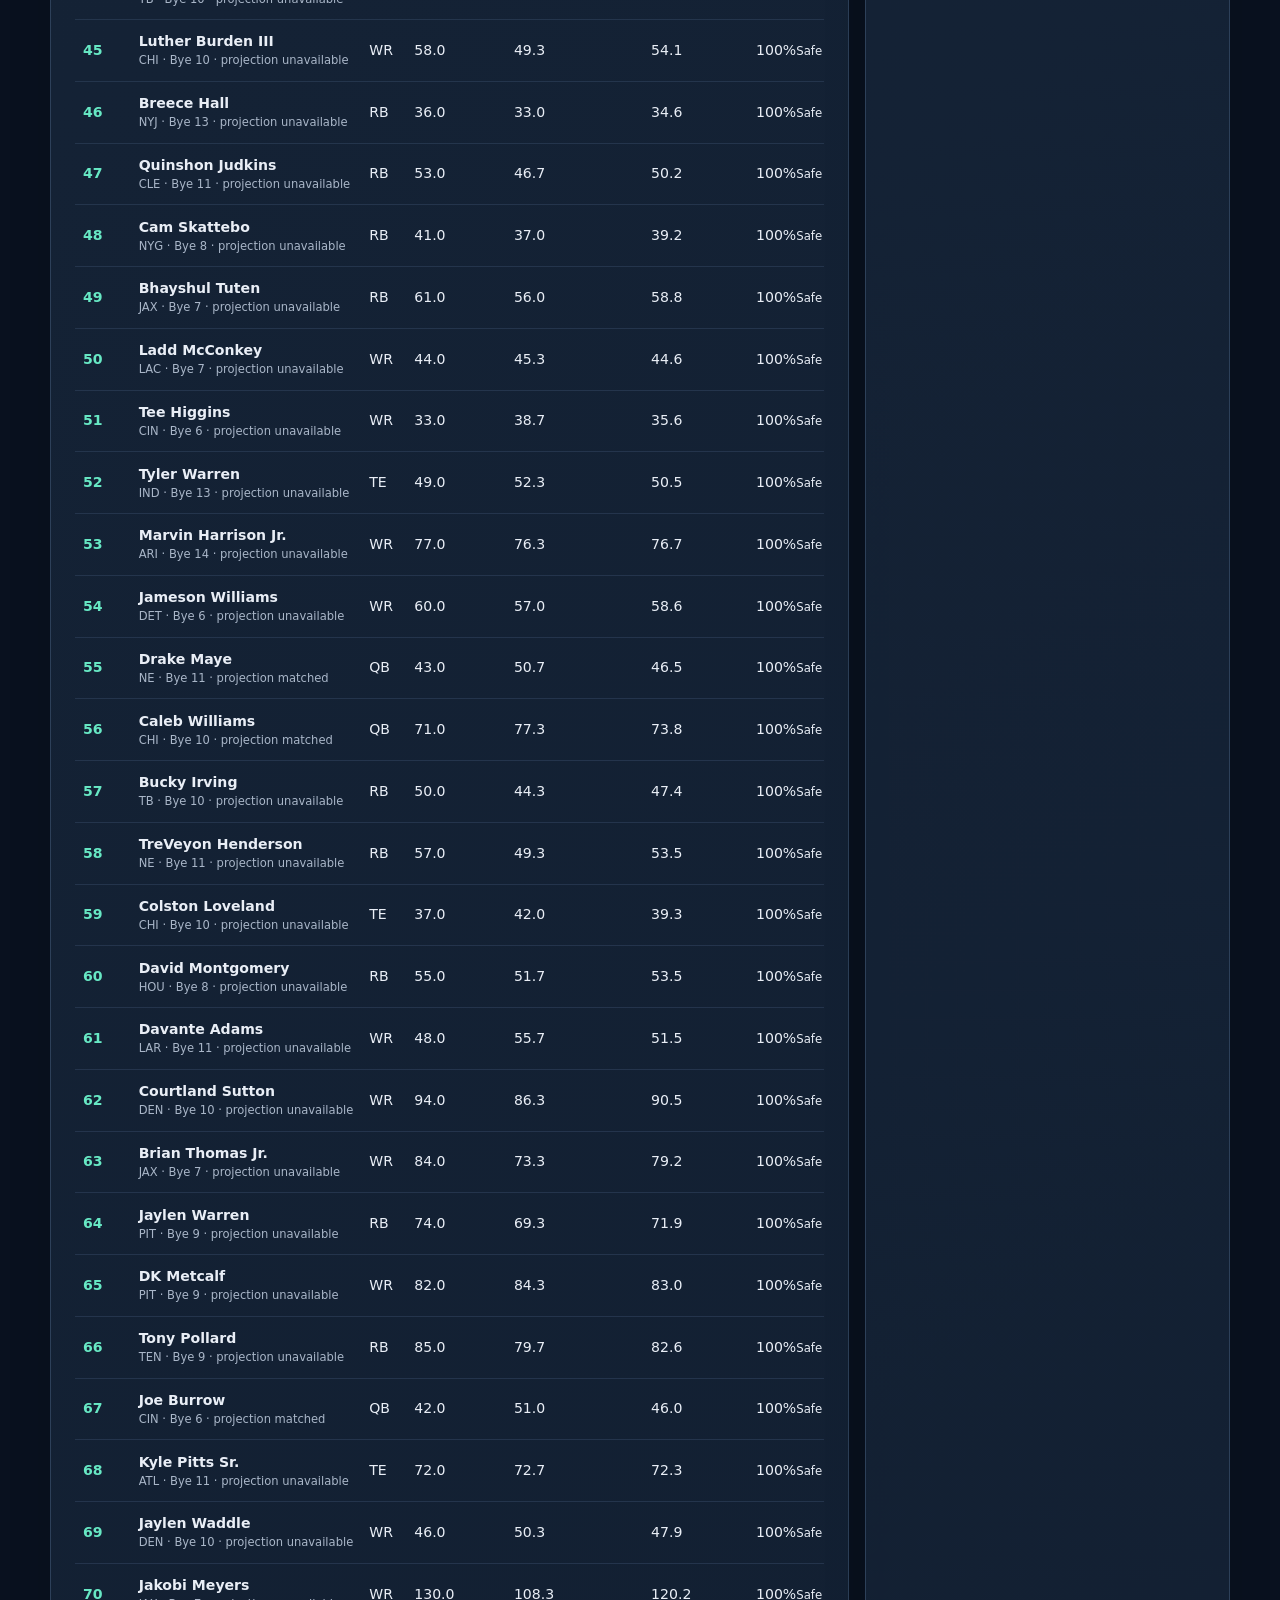
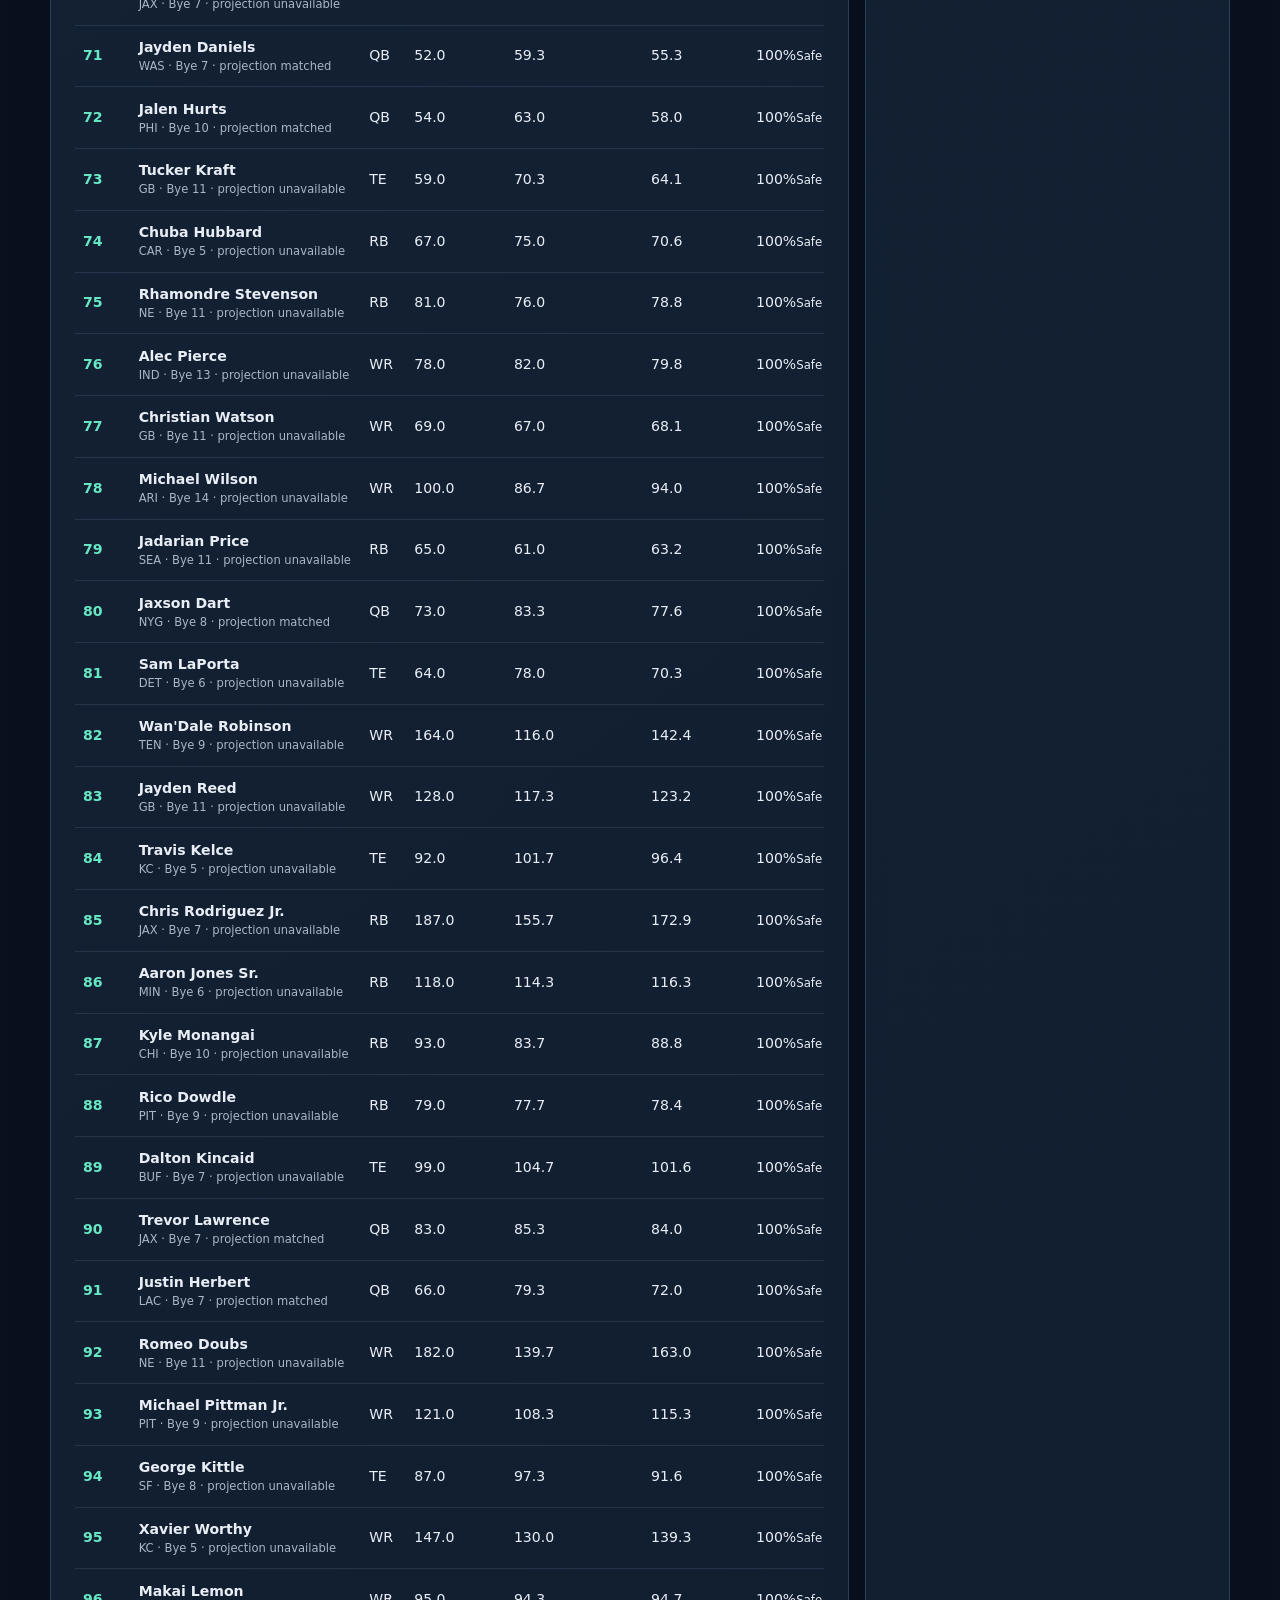
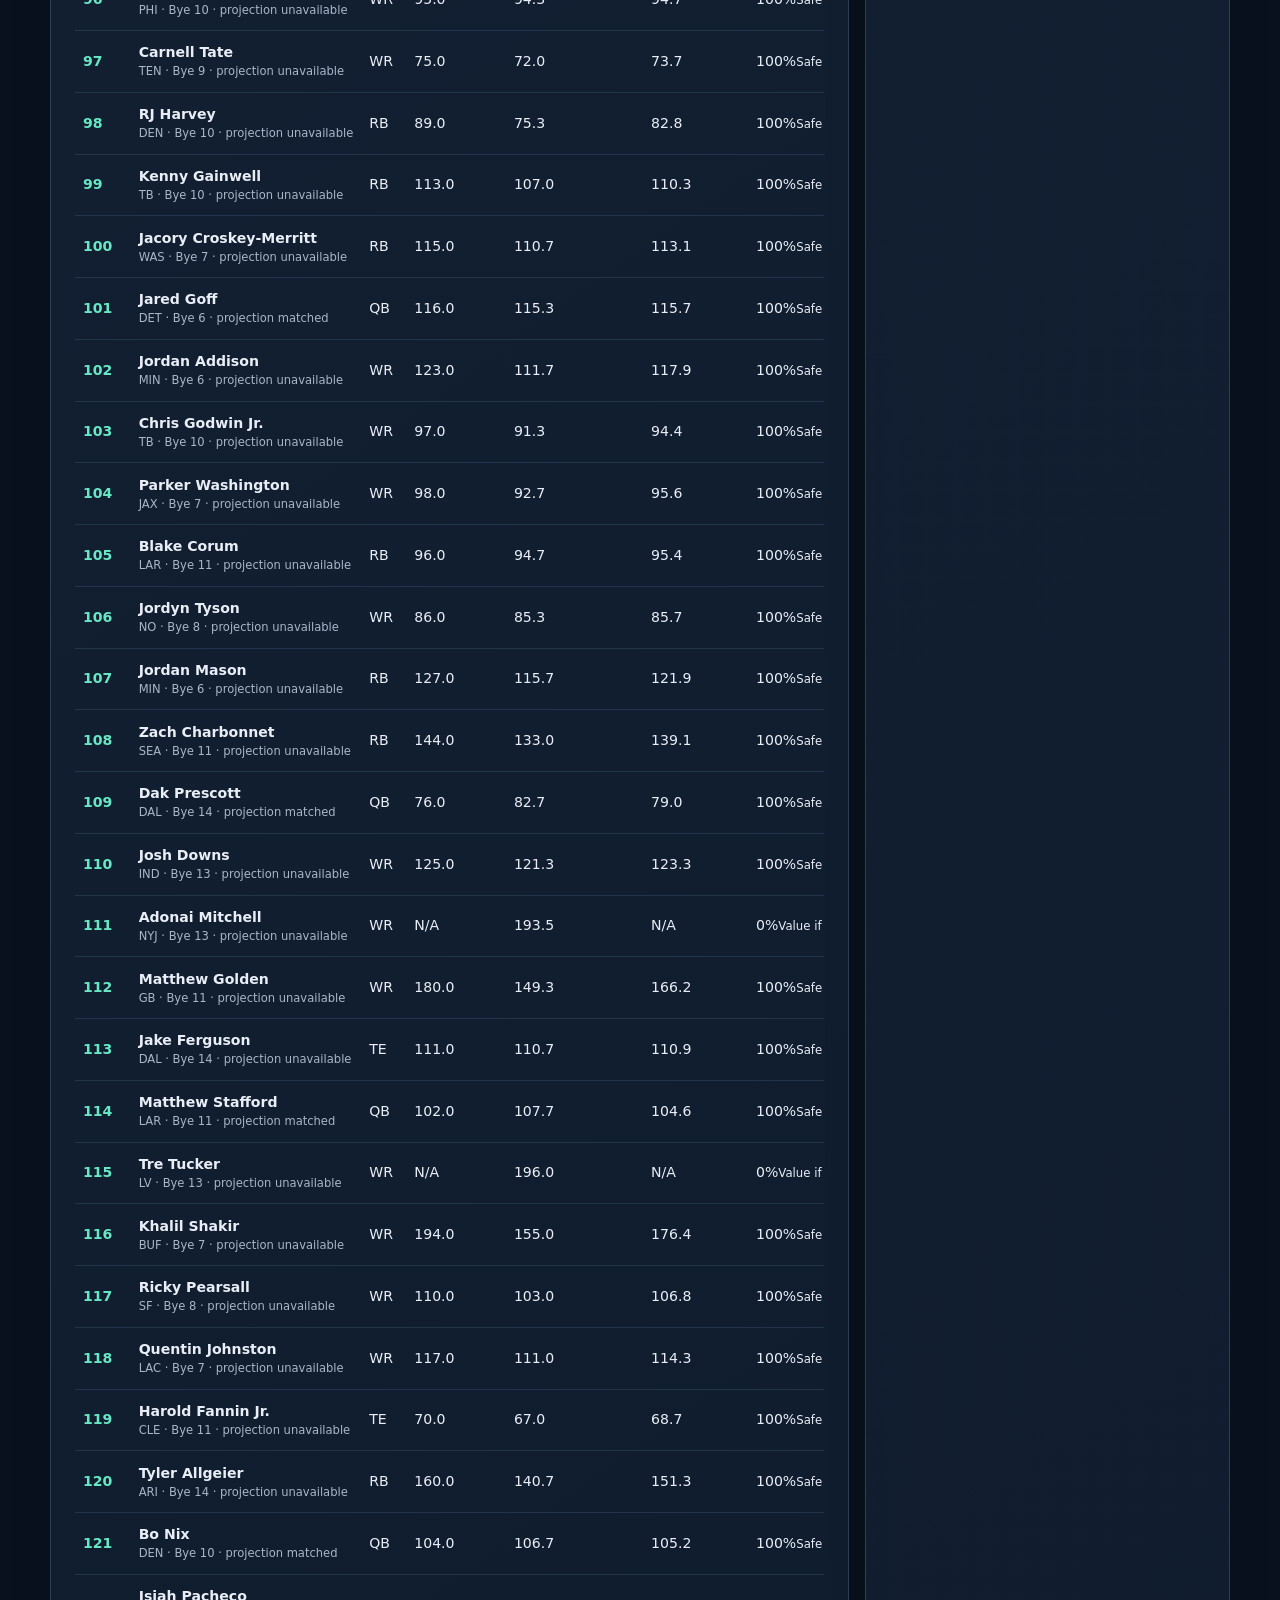
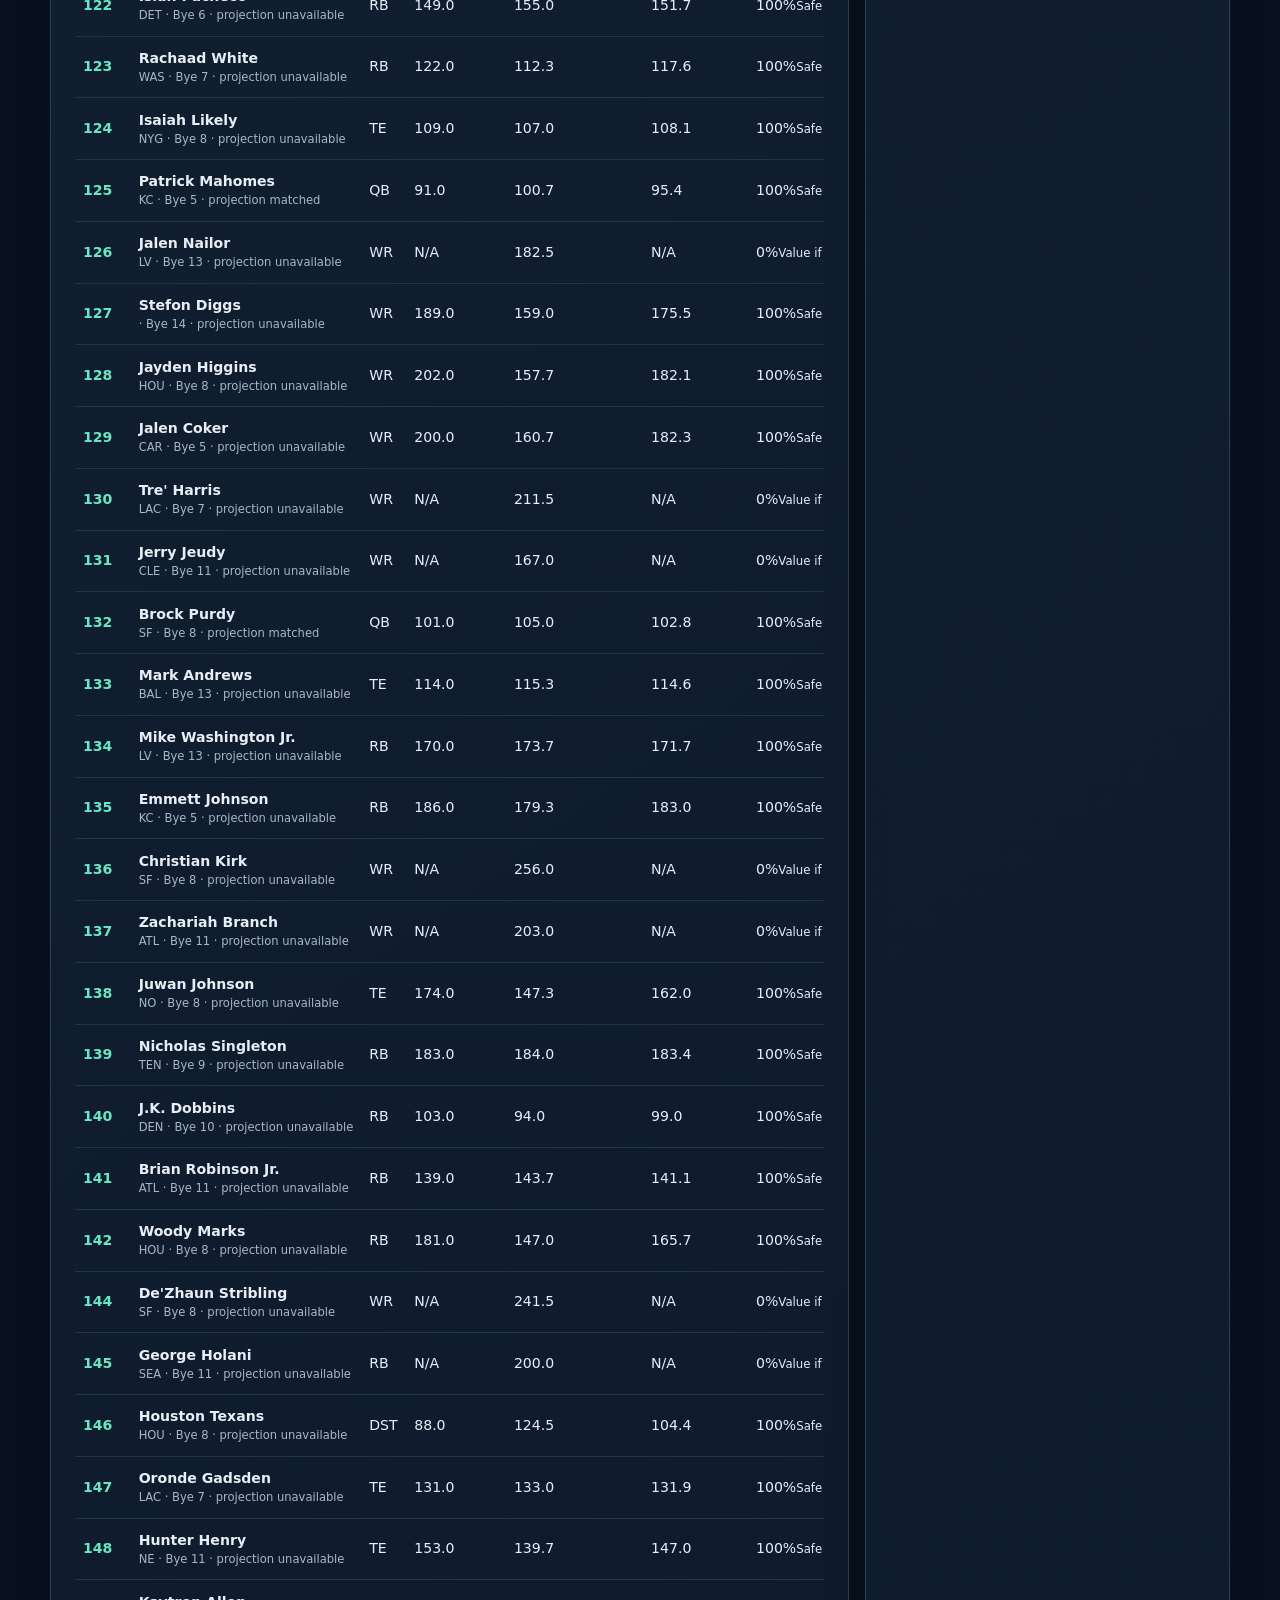
==== commit cd592976: "Lock draft setup and add bye insights Co-authored-by: Copilot App <223556219+Copilot@users.noreply.g" ====
--- a/index.html
+++ b/index.html
@@ -6,9 +6,9 @@
     <meta name="description" content="A scoring-aware fantasy football draft dashboard with risk-adjusted targets.">
     <title>Draft Compass | Fantasy Football Dashboard</title>
     <link rel="stylesheet" href="assets/styles.css">
-    <script src="assets/data.js?v=20260730-fifteen-rounds" defer></script>
+    <script src="assets/data.js?v=20260803-bye-weeks" defer></script>
     <script src="assets/projections.js?v=20260803-league-model" defer></script>
-    <script src="assets/app.js?v=20260803-draft-analyzer" defer></script>
+    <script src="assets/app.js?v=20260803-draft-flow" defer></script>
   </head>
   <body>
     <a class="skip-link" href="#dashboard">Skip to dashboard</a>
@@ -89,10 +89,6 @@
             </select>
           </label>
           <label>
-            <span>Assign manual pick to</span>
-            <select id="draft-team" name="draft-team"></select>
-          </label>
-          <label>
             <span>Mock seed</span>
             <input id="mock-seed" name="mock-seed" type="number" value="2026" min="1" step="1">
           </label>
@@ -101,12 +97,16 @@
             <input id="ai-risk" name="ai-risk" type="range" value="50" min="0" max="100">
           </label>
         </div>
+        <div class="draft-configuration" aria-live="polite">
+          <strong id="your-team">Your team: pick 1 (Team 1)</strong>
+          <span id="draft-config-summary">Choose a Live or Mock mode, then start when your settings are ready.</span>
+        </div>
         <div class="draft-actions">
+          <button id="draft-start" type="button">Start Draft</button>
           <button id="mock-next" type="button">Play next AI pick</button>
           <button id="mock-run" type="button">Auto-run to my pick</button>
           <button id="draft-undo" type="button">Undo last pick</button>
-          <button id="mock-new" type="button">New mock</button>
-          <button id="draft-reset" type="button" class="secondary-button">Reset draft</button>
+          <button id="draft-reset" type="button" class="secondary-button">Restart / unlock settings</button>
         </div>
         <p id="draft-status" class="draft-status" aria-live="polite">Choose Live Draft or Mock Draft to open the offline draft room.</p>
       </section>
@@ -154,7 +154,7 @@
               </div>
               <p id="current-pick" class="current-pick" aria-live="polite"></p>
             </div>
-            <p class="board-helper">Draft actions apply to the current snake pick. Live Draft may use the team override above to correct an offline board.</p>
+            <p class="board-helper">Draft actions always apply to the active snake team. Your scheduled picks and recommendation are highlighted; Live Draft waits for manual entry at every pick.</p>
             <ol id="drafted-board" class="drafted-board"></ol>
           </section>
 
--- a/assets/styles.css
+++ b/assets/styles.css
@@ -303,13 +303,34 @@
 .draft-controls,
 .draft-actions {
   display: grid;
-  grid-template-columns: repeat(4, minmax(0, 1fr));
+  grid-template-columns: repeat(3, minmax(0, 1fr));
   gap: .75rem;
 }
 
 .draft-actions {
   grid-template-columns: repeat(5, max-content);
   margin-top: 1rem;
+}
+
+.draft-configuration {
+  display: flex;
+  gap: .65rem;
+  align-items: baseline;
+  margin-top: .85rem;
+  padding: .65rem .8rem;
+  border: 1px solid rgb(103 232 196 / 35%);
+  border-radius: 8px;
+  background: rgb(103 232 196 / 7%);
+}
+
+.draft-configuration strong {
+  color: var(--accent);
+  white-space: nowrap;
+}
+
+.draft-configuration span {
+  color: var(--muted);
+  font-size: .78rem;
 }
 
 .draft-status {
@@ -560,6 +581,15 @@
   font-size: .76rem;
 }
 
+.bye-insight {
+  padding-top: .55rem;
+  border-top: 1px solid rgb(45 64 89 / 55%);
+}
+
+.bye-insight strong {
+  color: var(--ink);
+}
+
 .roster-slots {
   display: grid;
   grid-template-columns: repeat(3, minmax(0, 1fr));
@@ -614,6 +644,11 @@
 
 .manager-rosters article.user-manager {
   border-color: var(--accent);
+}
+
+.drafted-board li.your-pick {
+  border-color: var(--accent);
+  background: rgb(103 232 196 / 10%);
 }
 
 .roster-list {
@@ -959,6 +994,11 @@
   .draft-actions {
     grid-template-columns: repeat(2, minmax(0, 1fr));
   }
+
+  .draft-configuration {
+    align-items: flex-start;
+    flex-direction: column;
+  }
 }
 
 @media (max-width: 420px) {
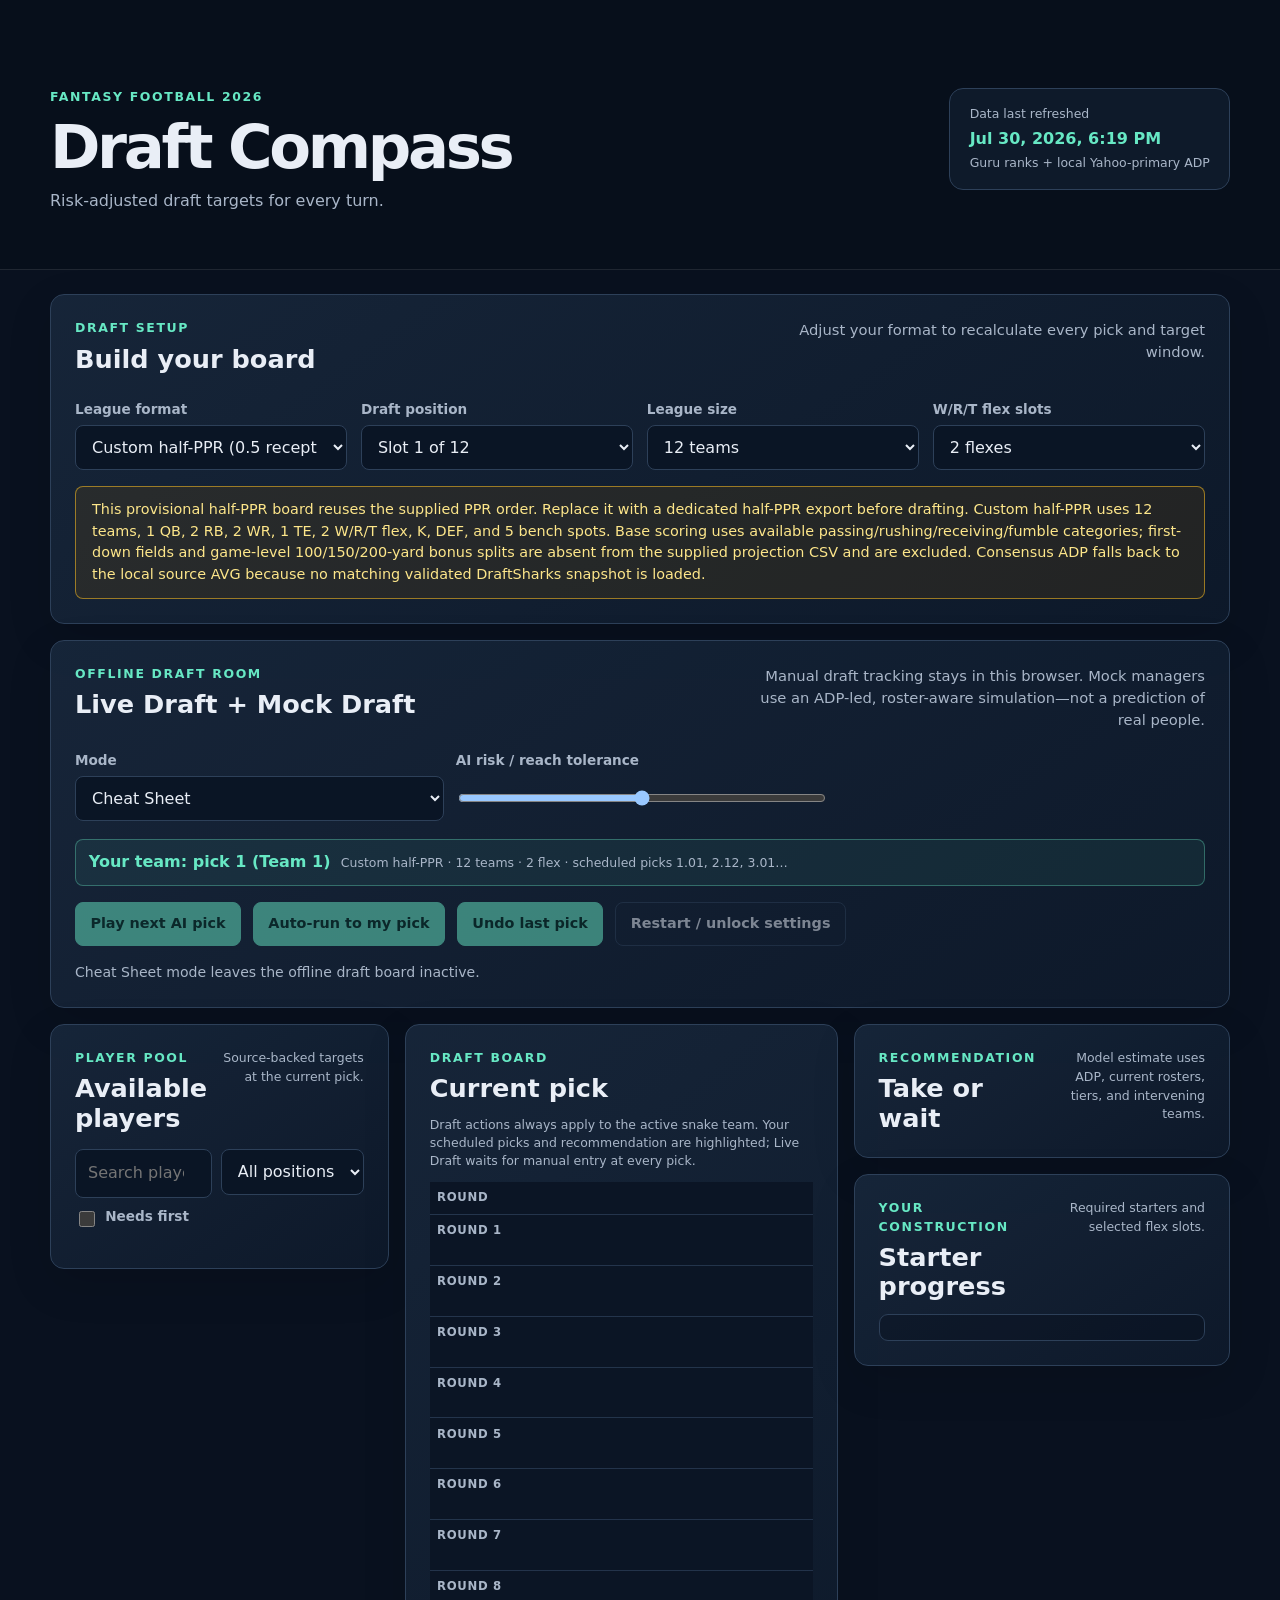
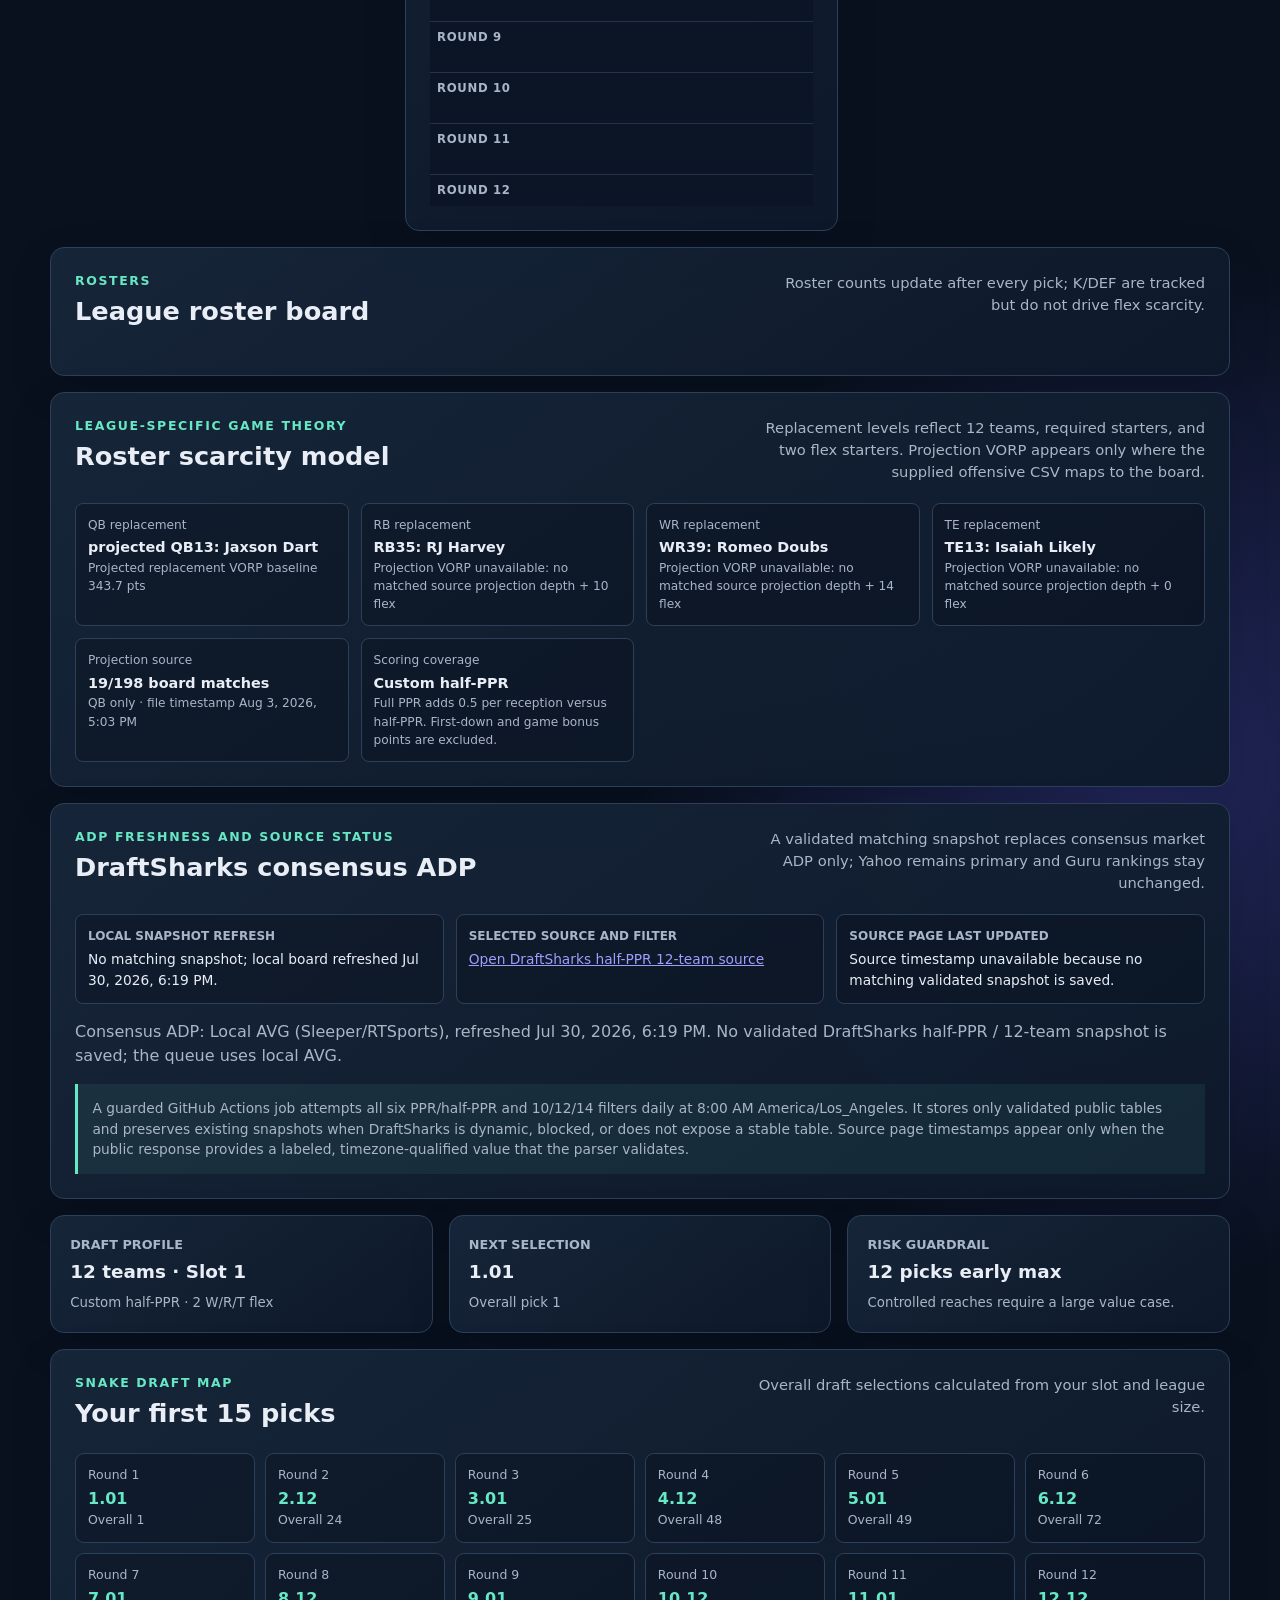
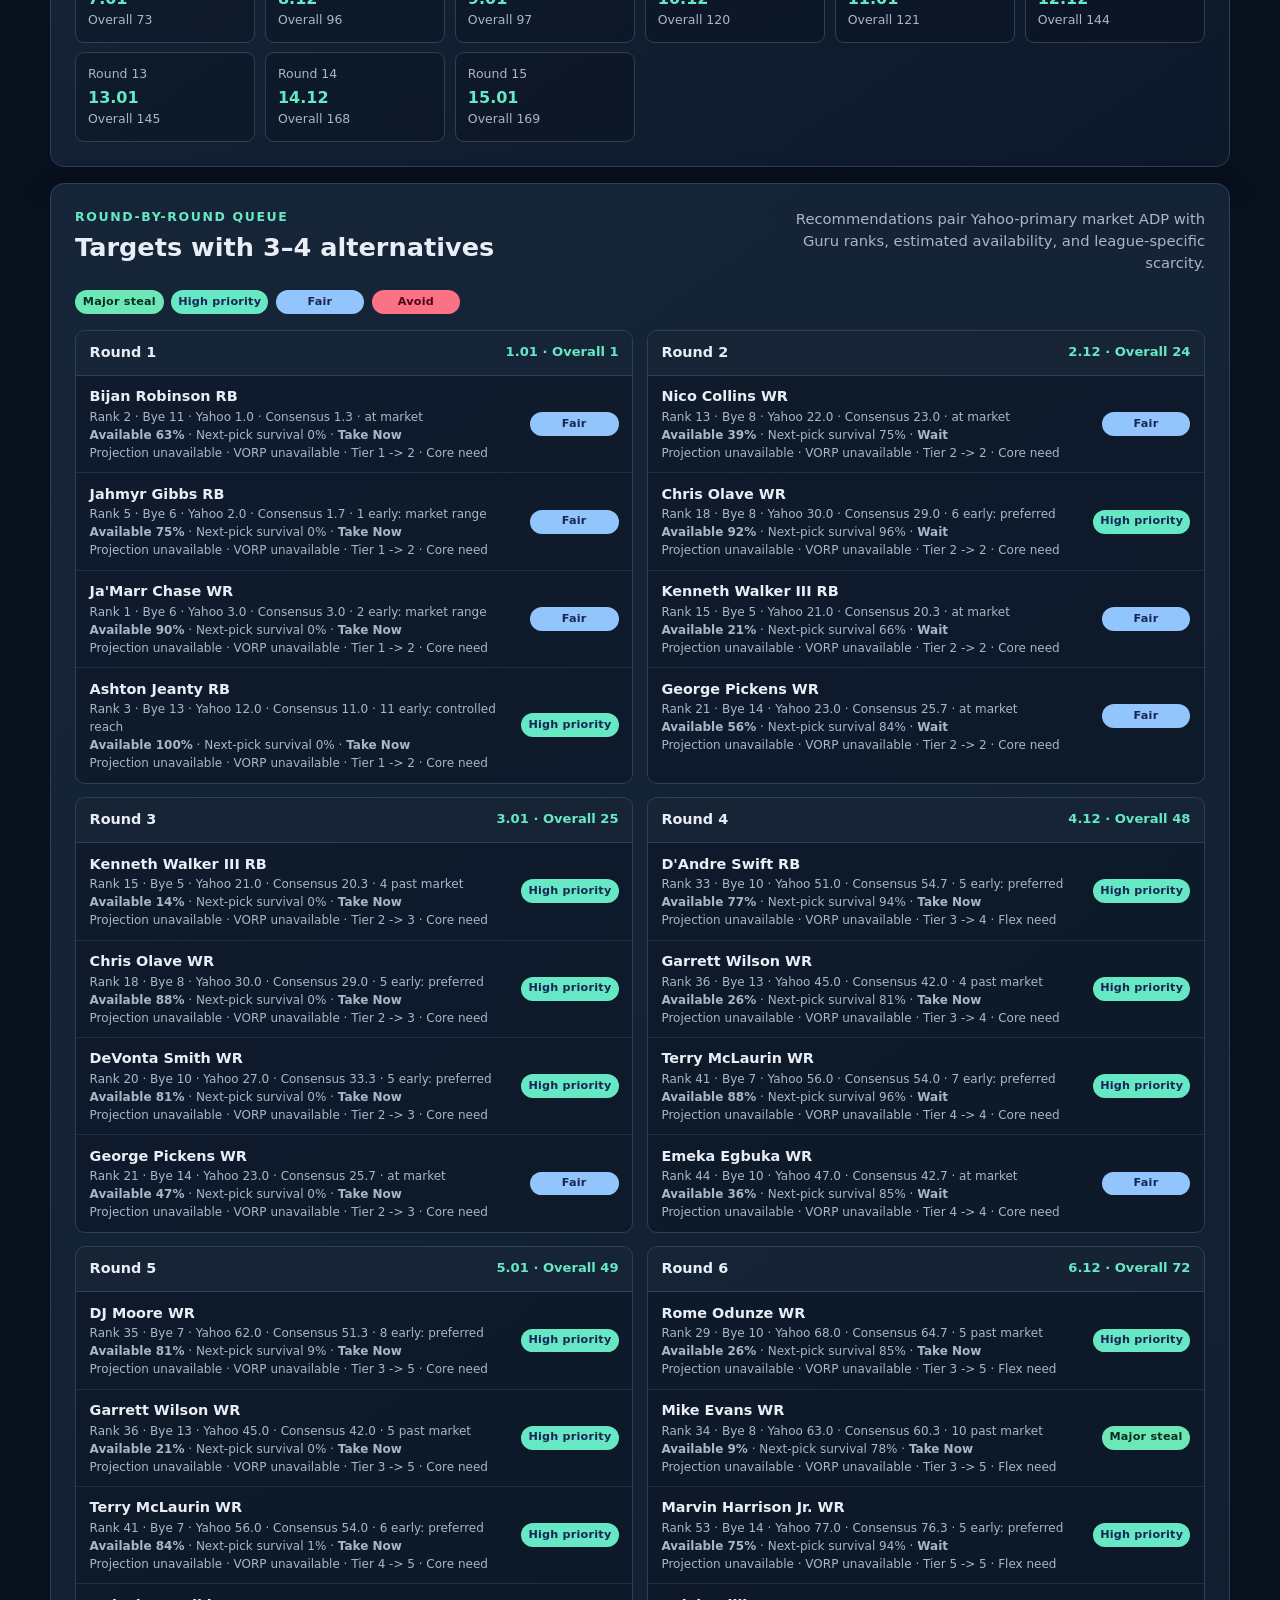
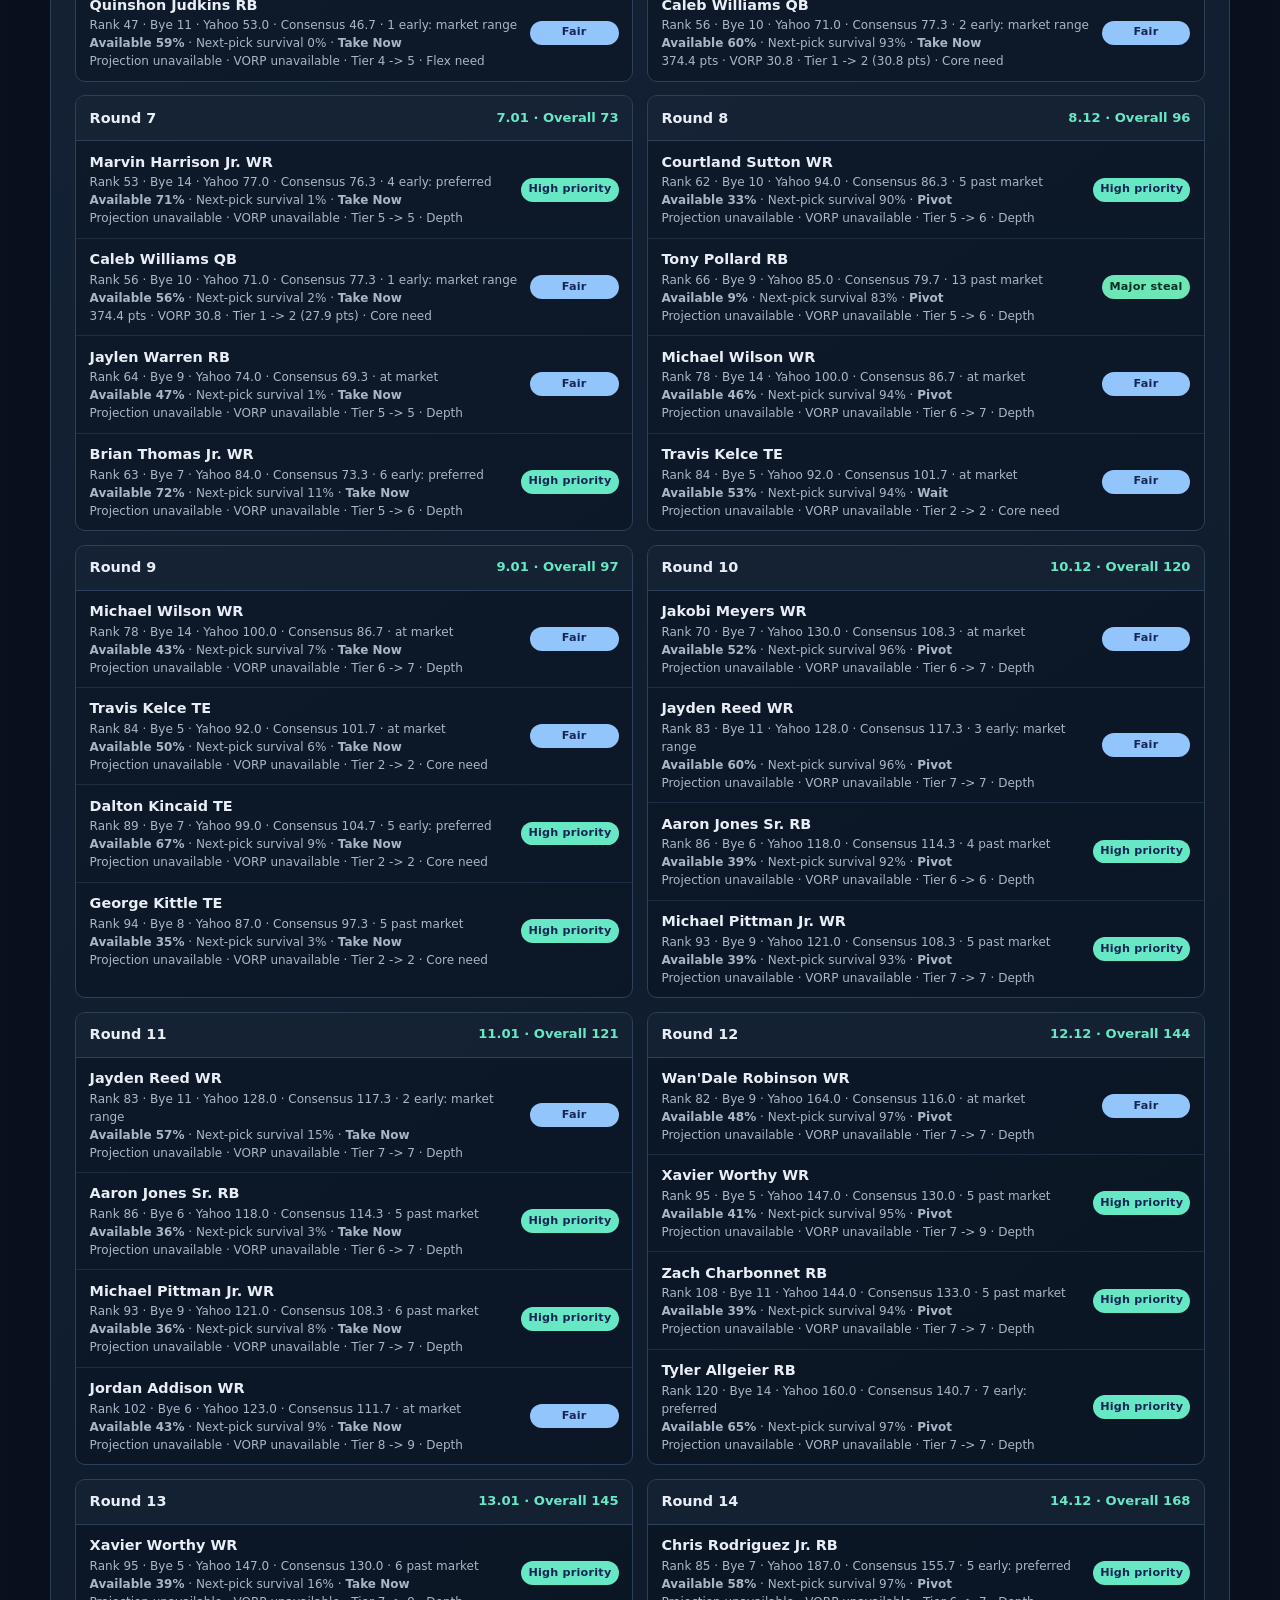
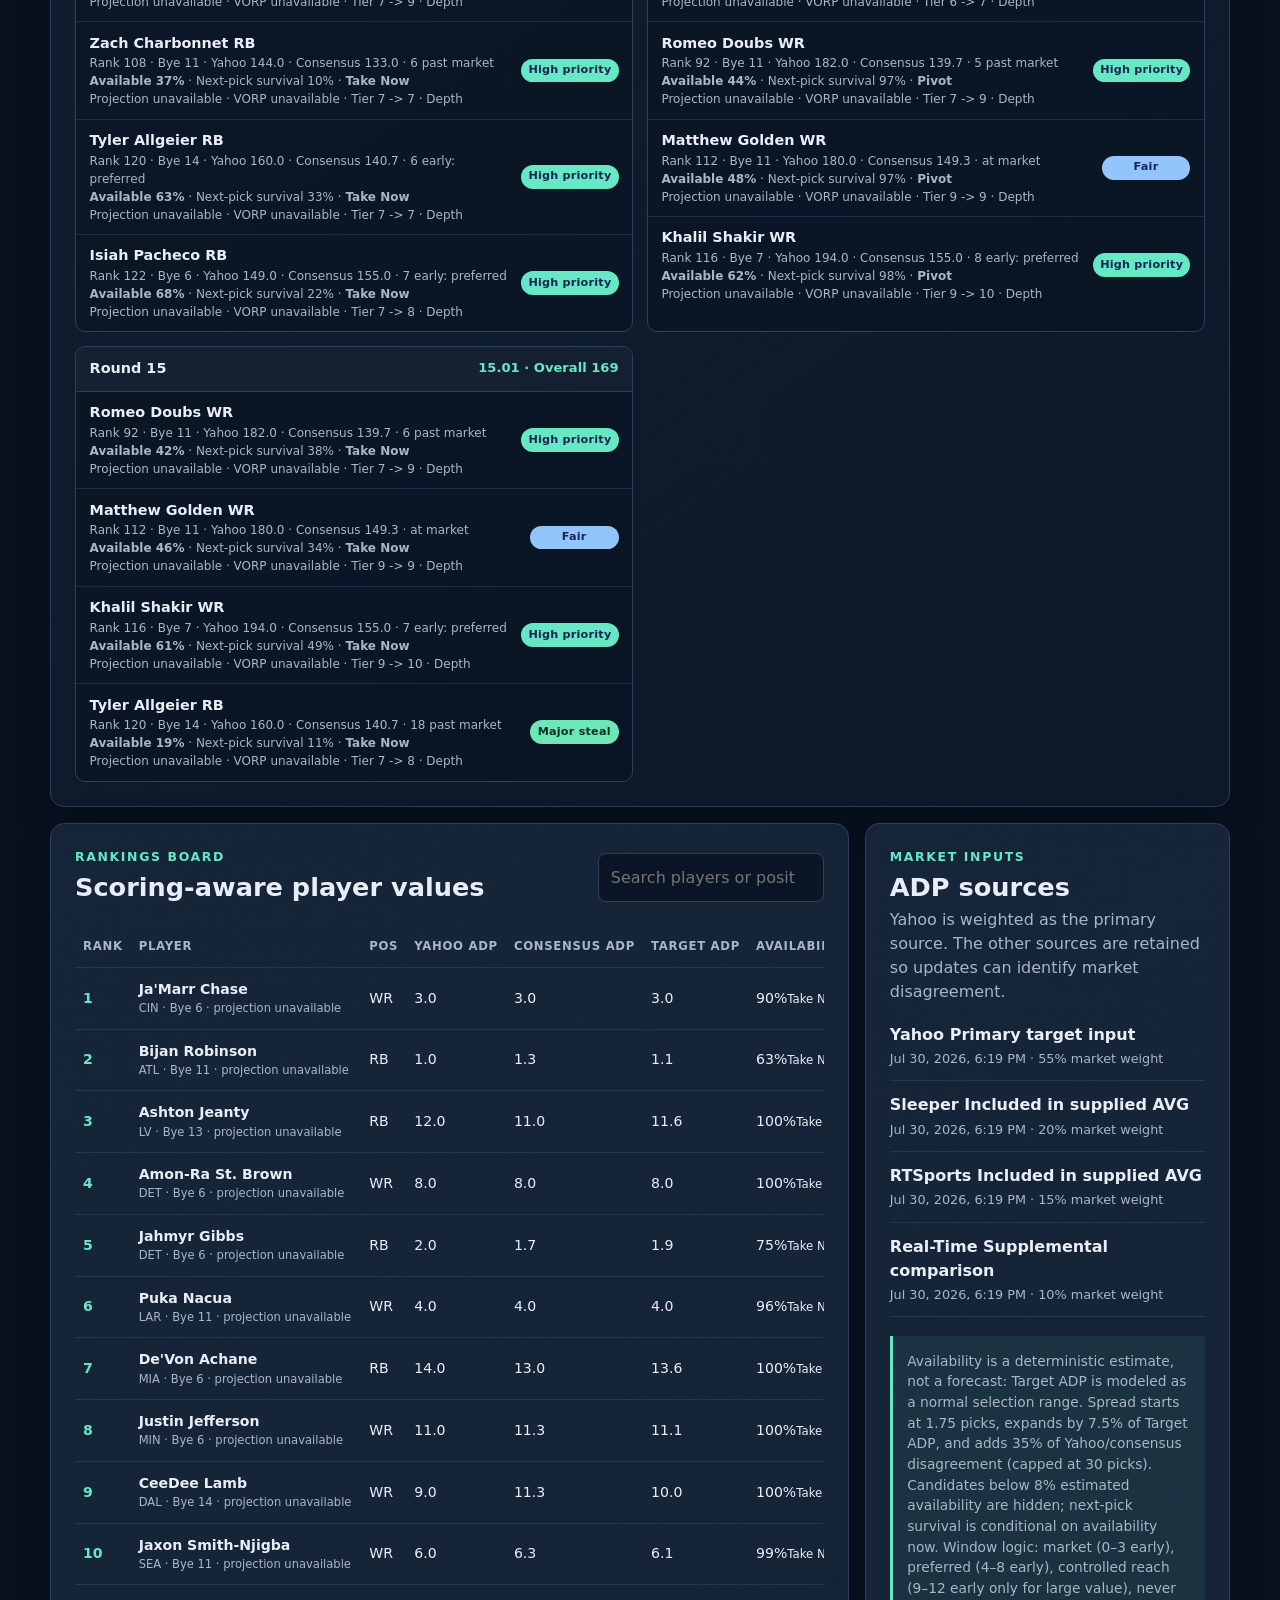
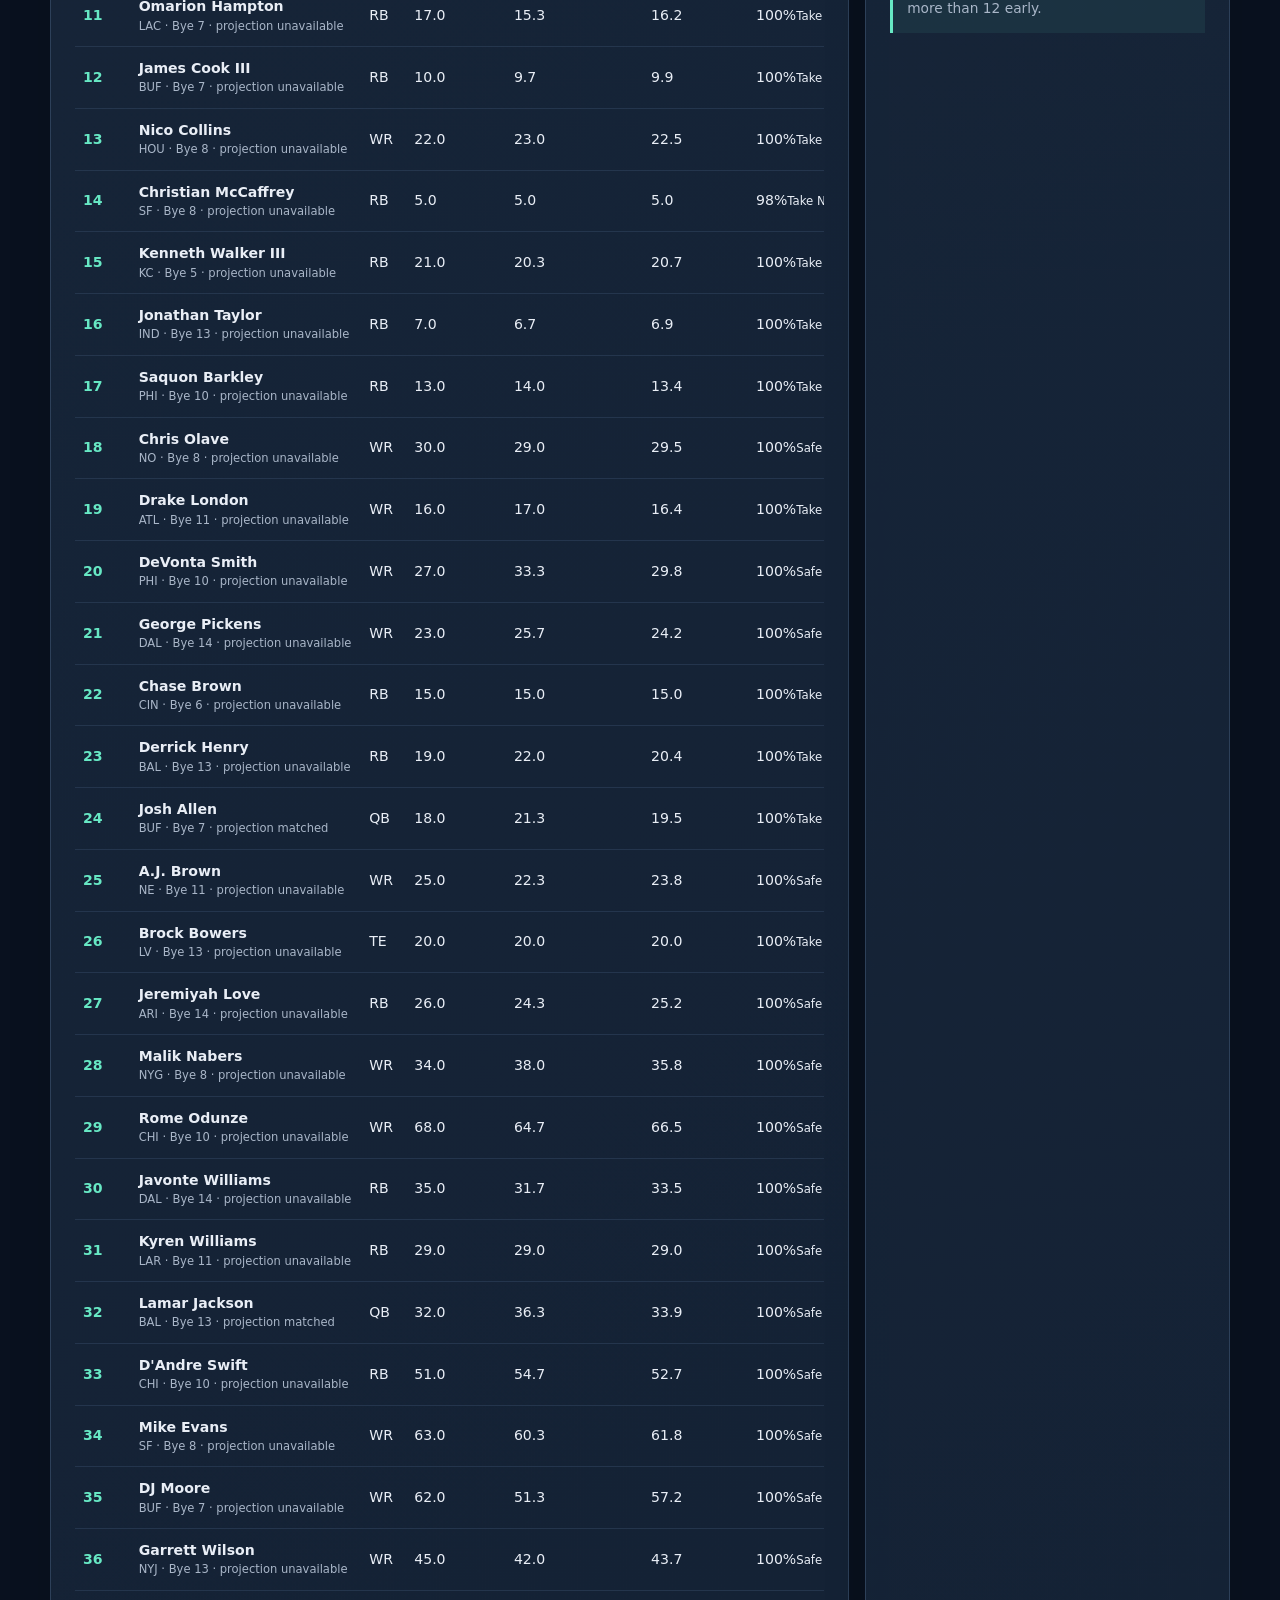
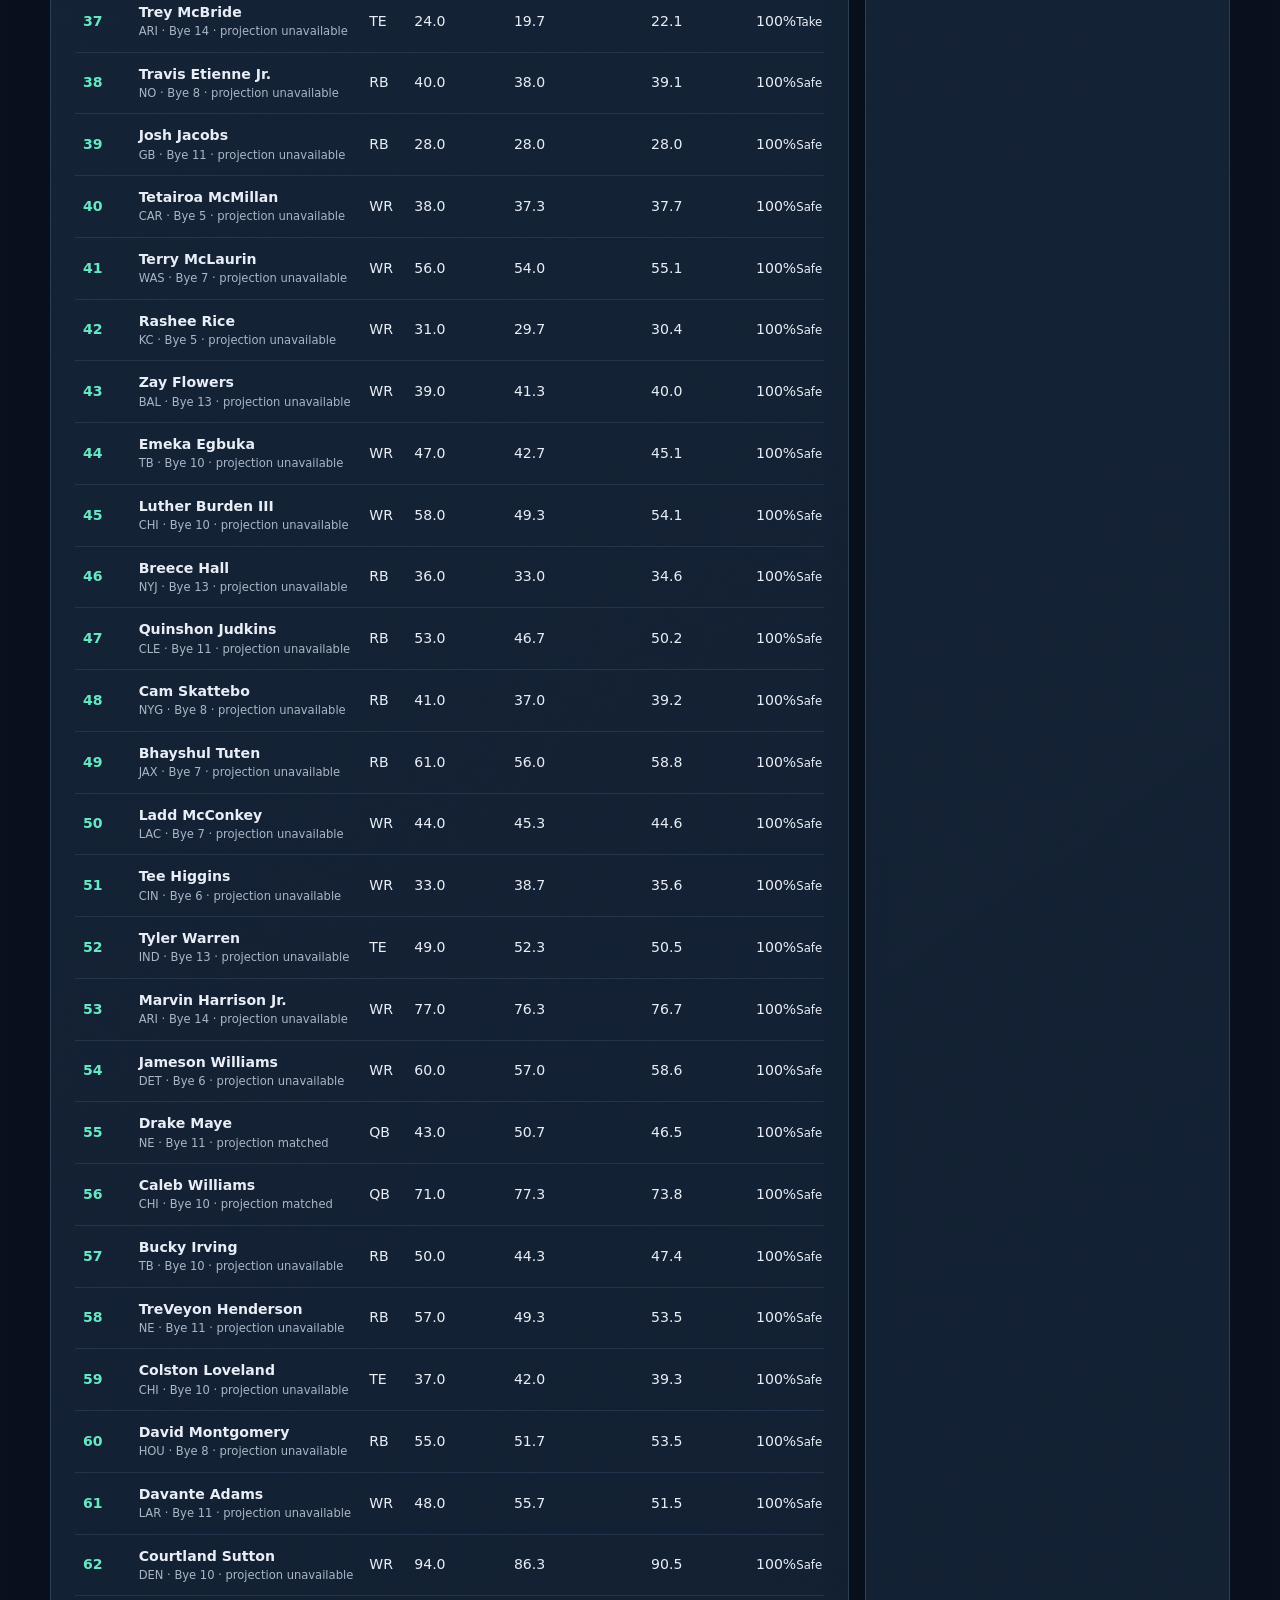
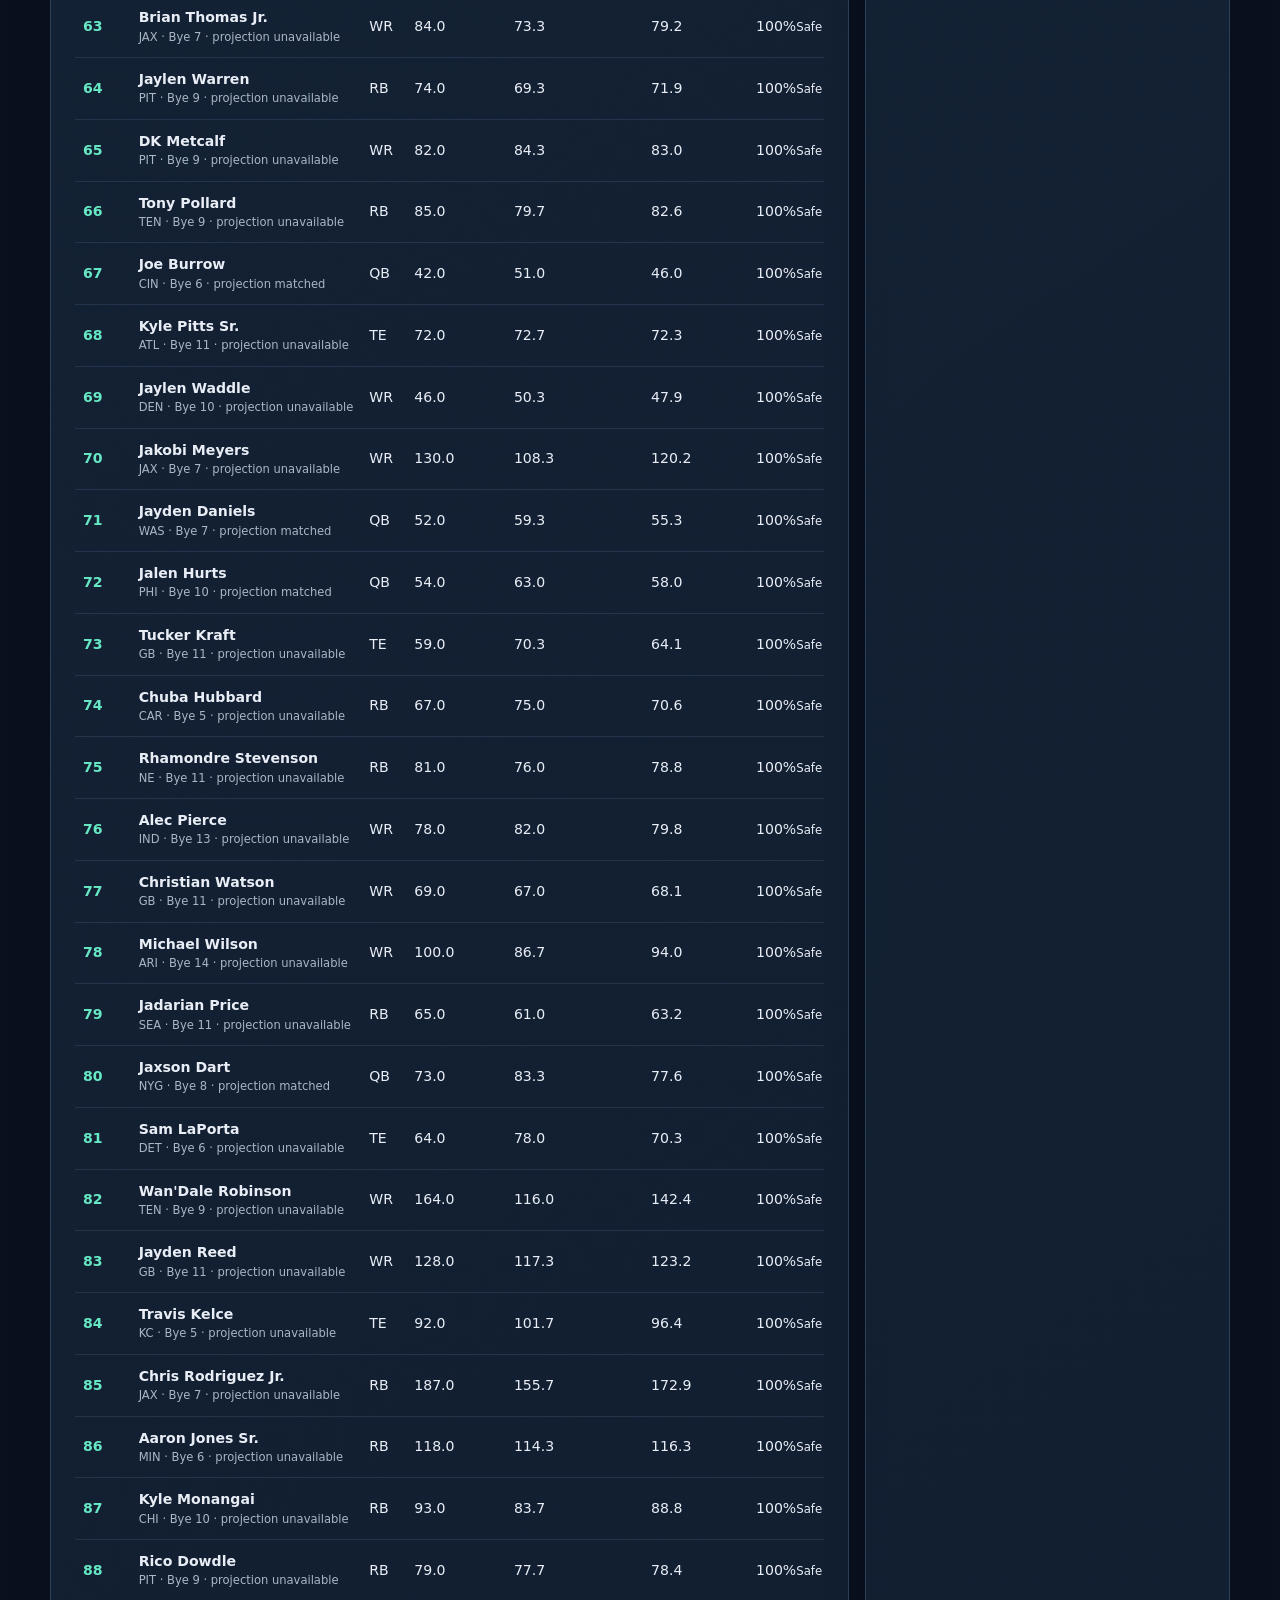
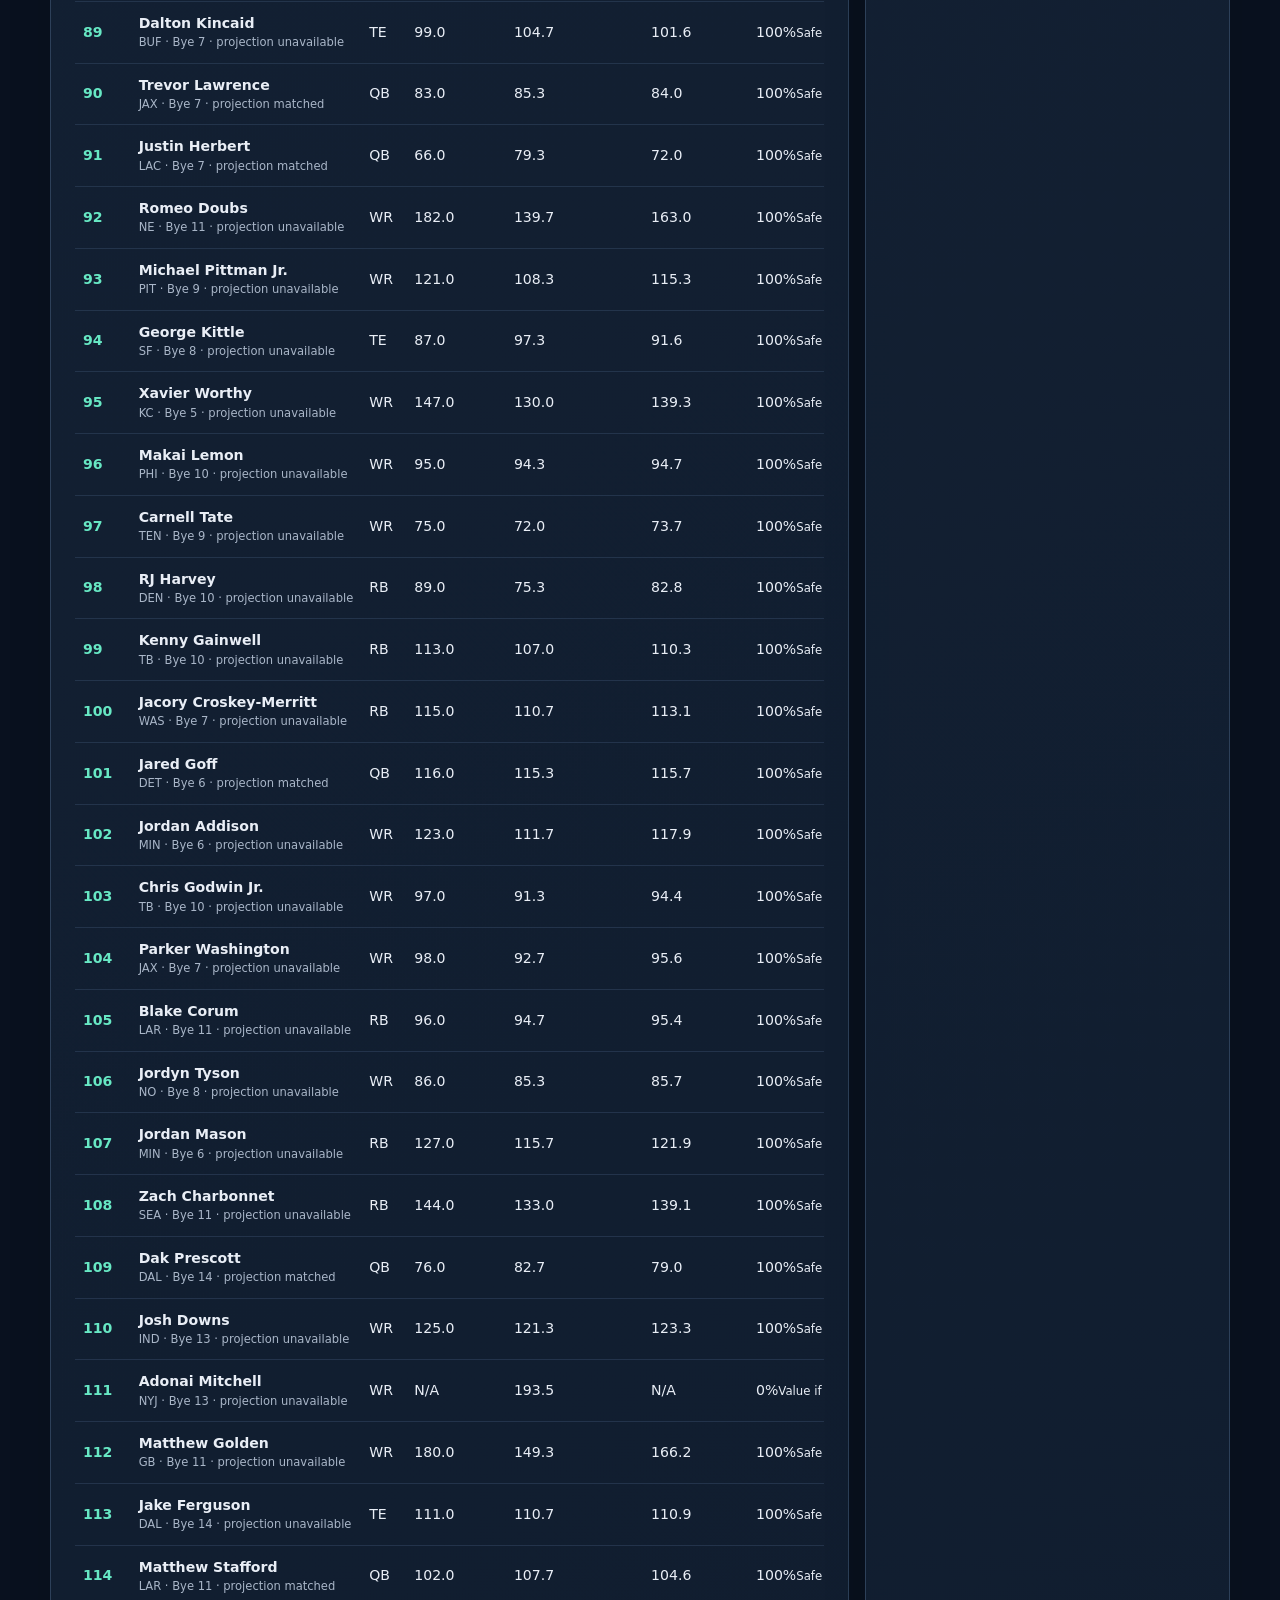
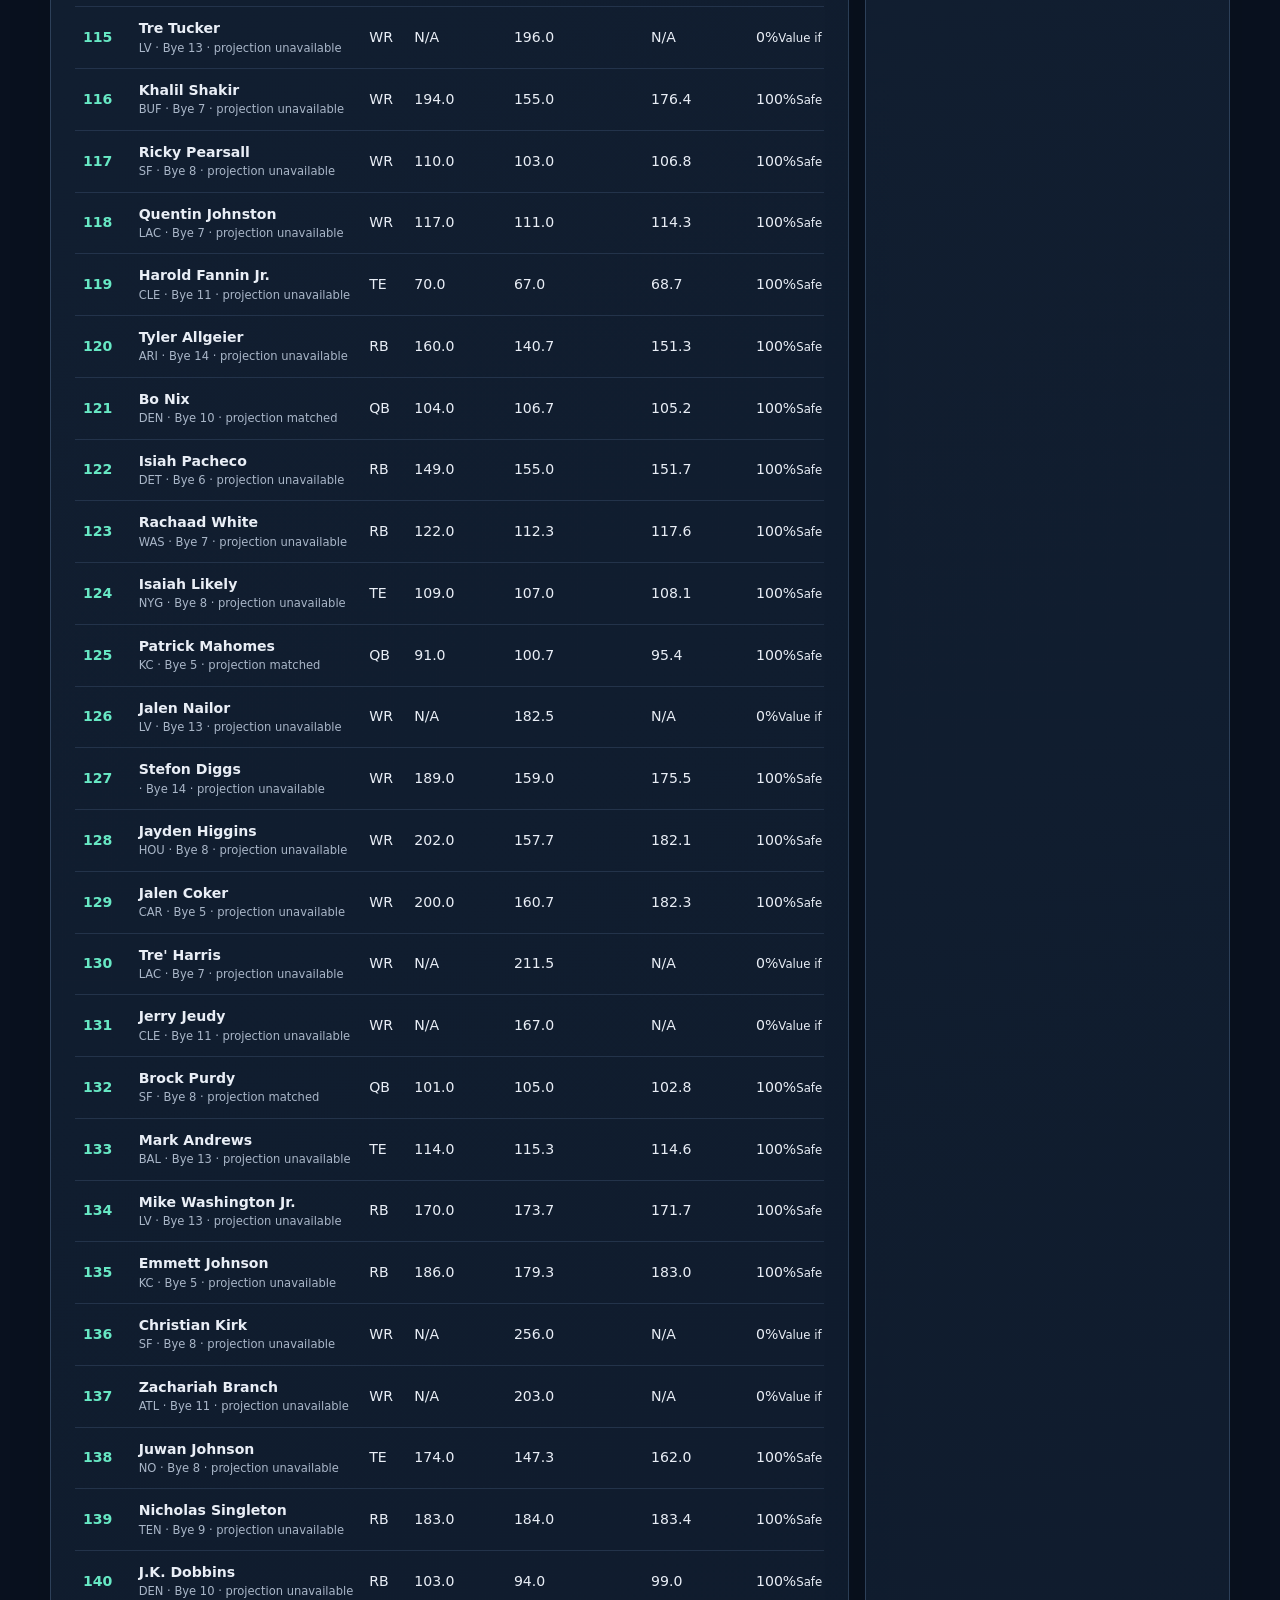
==== commit 5dd05d05: "Improve mock AI and snake board Co-authored-by: Copilot App <223556219+Copilot@users.noreply.github." ====
--- a/index.html
+++ b/index.html
@@ -8,7 +8,7 @@
     <link rel="stylesheet" href="assets/styles.css">
     <script src="assets/data.js?v=20260803-bye-weeks" defer></script>
     <script src="assets/projections.js?v=20260803-league-model" defer></script>
-    <script src="assets/app.js?v=20260803-draft-flow" defer></script>
+    <script src="assets/app.js?v=20260803-stochastic-mock" defer></script>
   </head>
   <body>
     <a class="skip-link" href="#dashboard">Skip to dashboard</a>
@@ -77,7 +77,7 @@
             <p class="eyebrow">Offline draft room</p>
             <h2 id="draft-mode-title">Live Draft + Mock Draft</h2>
           </div>
-          <p>Manual draft tracking stays in this browser. Mock managers are a deterministic practice model, not a prediction of real people.</p>
+          <p>Manual draft tracking stays in this browser. Mock managers use an ADP-led, roster-aware simulation—not a prediction of real people.</p>
         </div>
         <div class="draft-controls">
           <label>
@@ -87,10 +87,6 @@
               <option value="live">Live Draft</option>
               <option value="mock">Mock Draft</option>
             </select>
-          </label>
-          <label>
-            <span>Mock seed</span>
-            <input id="mock-seed" name="mock-seed" type="number" value="2026" min="1" step="1">
           </label>
           <label>
             <span>AI risk / reach tolerance</span>
@@ -155,7 +151,7 @@
               <p id="current-pick" class="current-pick" aria-live="polite"></p>
             </div>
             <p class="board-helper">Draft actions always apply to the active snake team. Your scheduled picks and recommendation are highlighted; Live Draft waits for manual entry at every pick.</p>
-            <ol id="drafted-board" class="drafted-board"></ol>
+            <div id="drafted-board" class="drafted-board" aria-live="polite"></div>
           </section>
 
           <aside class="analyzer-sidebar" aria-label="Draft analysis">
--- a/assets/styles.css
+++ b/assets/styles.css
@@ -519,8 +519,7 @@
   margin: .2rem 0;
 }
 
-.available-players,
-.drafted-board {
+.available-players {
   display: grid;
   gap: .4rem;
   max-height: 39rem;
@@ -528,8 +527,13 @@
   margin: .75rem 0 0;
 }
 
-.available-player,
-.drafted-board li {
+.drafted-board {
+  max-height: 39rem;
+  overflow: auto;
+  margin-top: .75rem;
+}
+
+.available-player {
   display: flex;
   justify-content: space-between;
   gap: .6rem;
@@ -542,7 +546,6 @@
 }
 
 .available-player small,
-.drafted-board small,
 .roster-list {
   color: var(--muted);
   font-size: .75rem;
@@ -646,9 +649,75 @@
   border-color: var(--accent);
 }
 
-.drafted-board li.your-pick {
-  border-color: var(--accent);
-  background: rgb(103 232 196 / 10%);
+.draft-matrix-scroll {
+  min-width: max-content;
+}
+
+.draft-matrix {
+  min-width: 100%;
+  table-layout: fixed;
+  font-size: .72rem;
+}
+
+.draft-matrix th,
+.draft-matrix td {
+  min-width: 7.25rem;
+  padding: .45rem;
+  white-space: normal;
+  vertical-align: top;
+}
+
+.draft-matrix thead th {
+  position: sticky;
+  z-index: 2;
+  top: 0;
+  background: #0b1525;
+}
+
+.draft-matrix tbody th {
+  position: sticky;
+  z-index: 1;
+  left: 0;
+  min-width: 4.25rem;
+  background: #0b1525;
+}
+
+.draft-matrix td {
+  border: 1px solid rgb(45 64 89 / 65%);
+  border-radius: 5px;
+  background: rgb(5 13 24 / 35%);
+}
+
+.draft-matrix td strong,
+.draft-matrix td span {
+  display: block;
+}
+
+.draft-matrix td span {
+  margin-top: .15rem;
+  color: var(--muted);
+  font-size: .66rem;
+}
+
+.draft-matrix .open-pick strong {
+  color: var(--muted);
+}
+
+.draft-matrix .user-team {
+  background: rgb(103 232 196 / 9%);
+}
+
+.draft-matrix th.user-team {
+  color: var(--accent);
+}
+
+.draft-matrix .current-draft-pick {
+  border: 2px solid var(--accent);
+  box-shadow: inset 0 0 0 1px rgb(103 232 196 / 30%);
+}
+
+.draft-matrix .drafted strong {
+  color: var(--ink);
 }
 
 .roster-list {
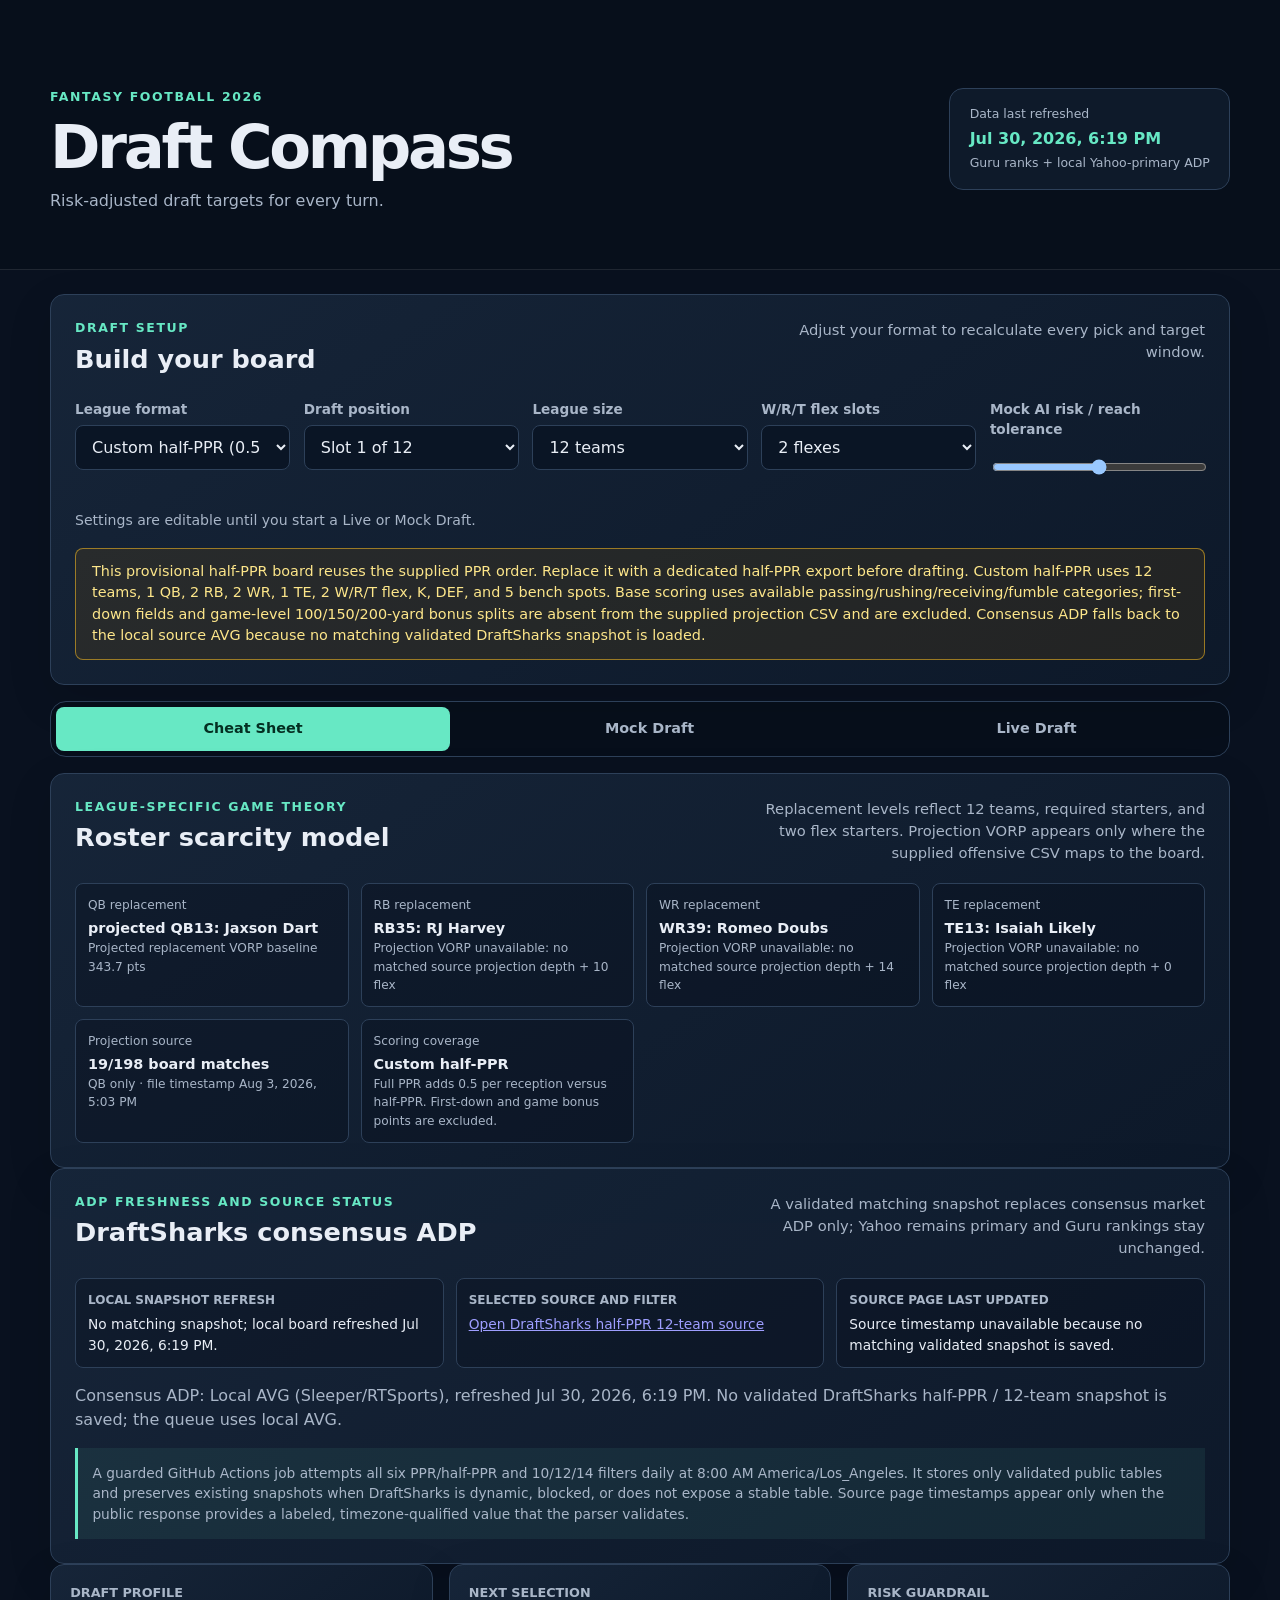
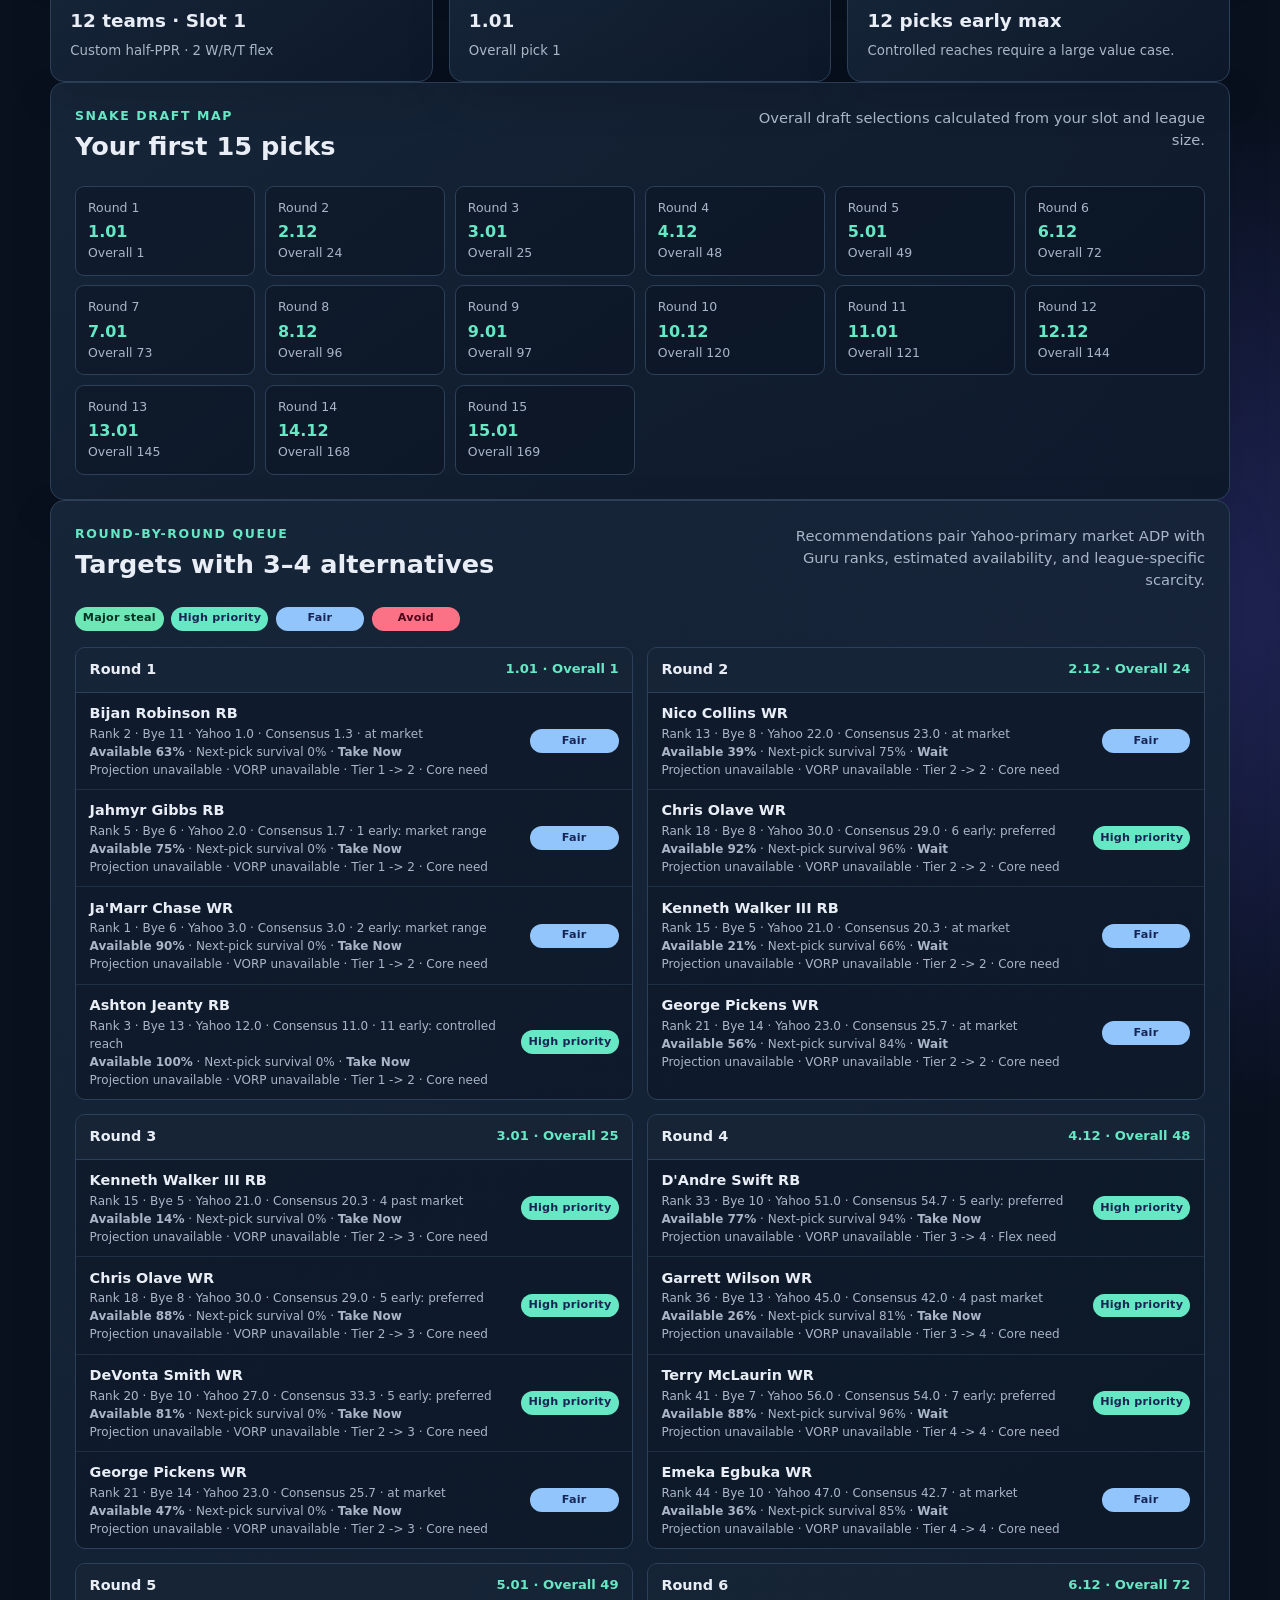
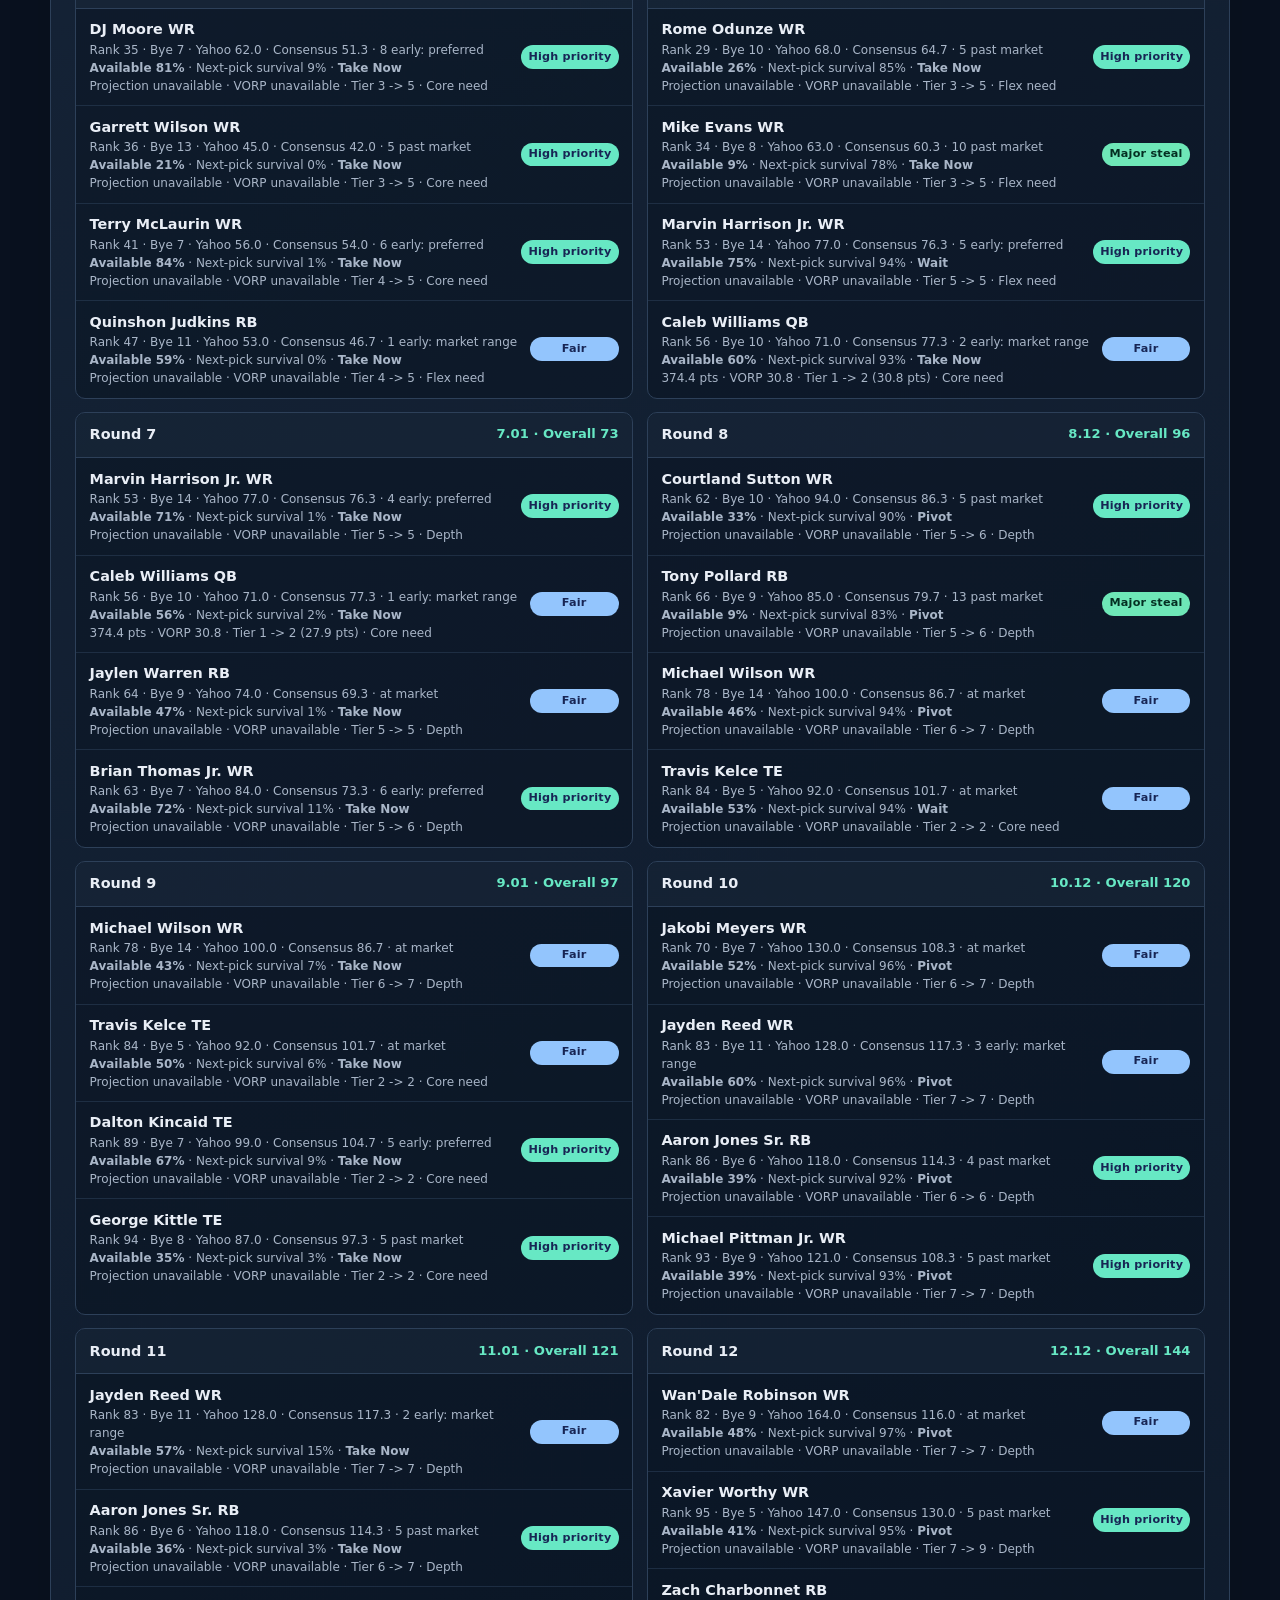
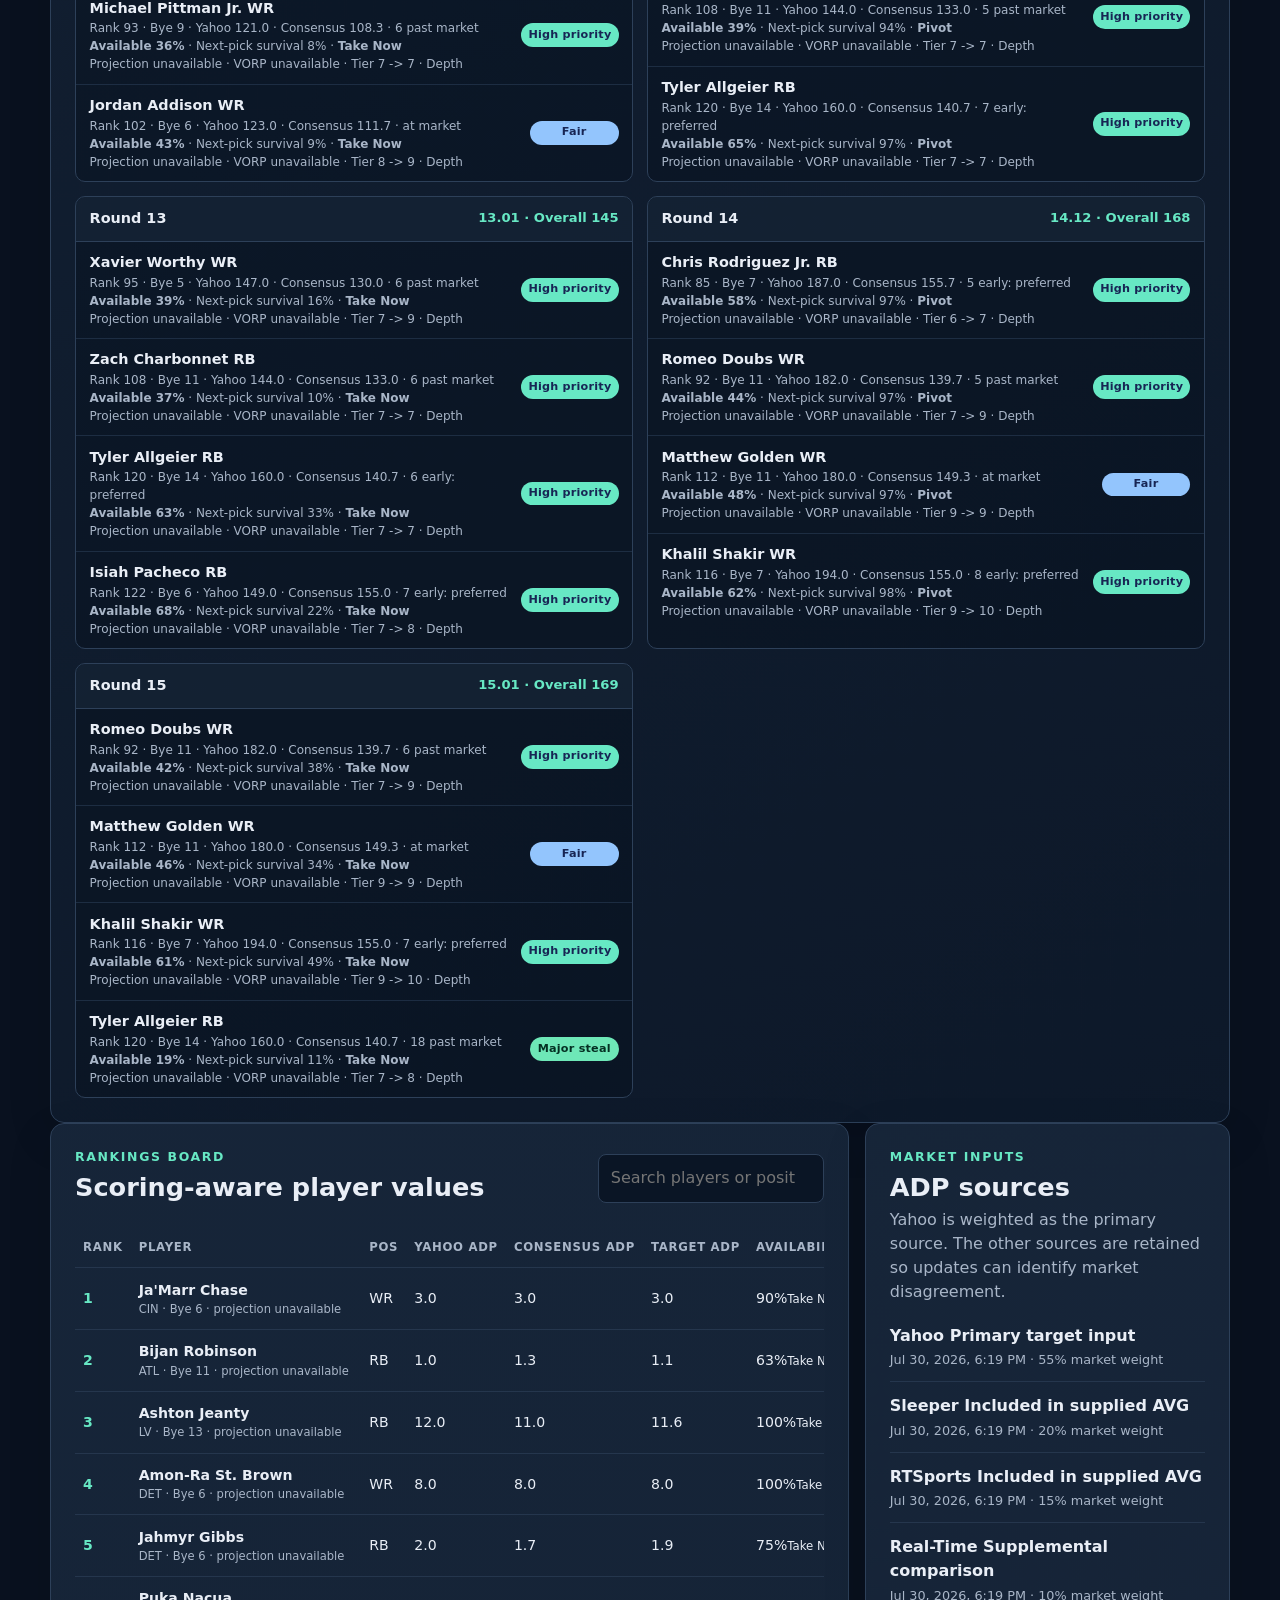
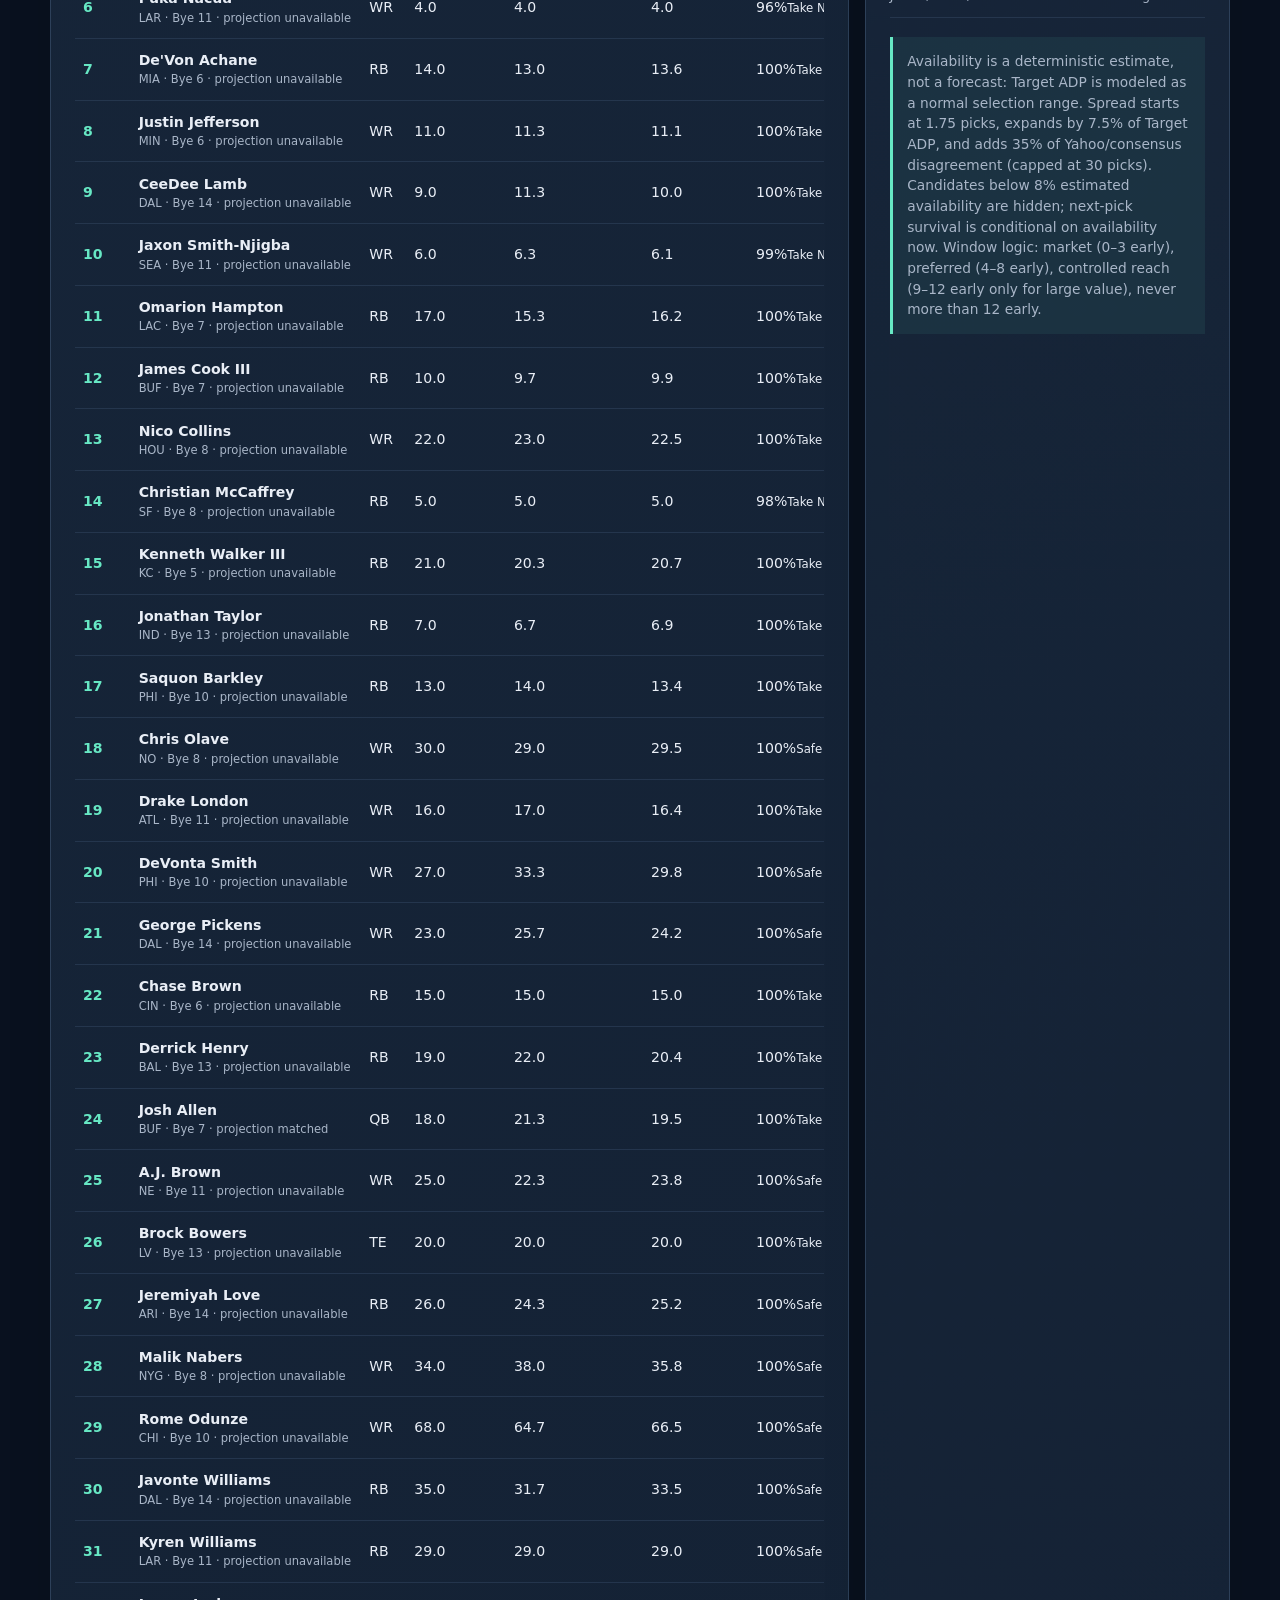
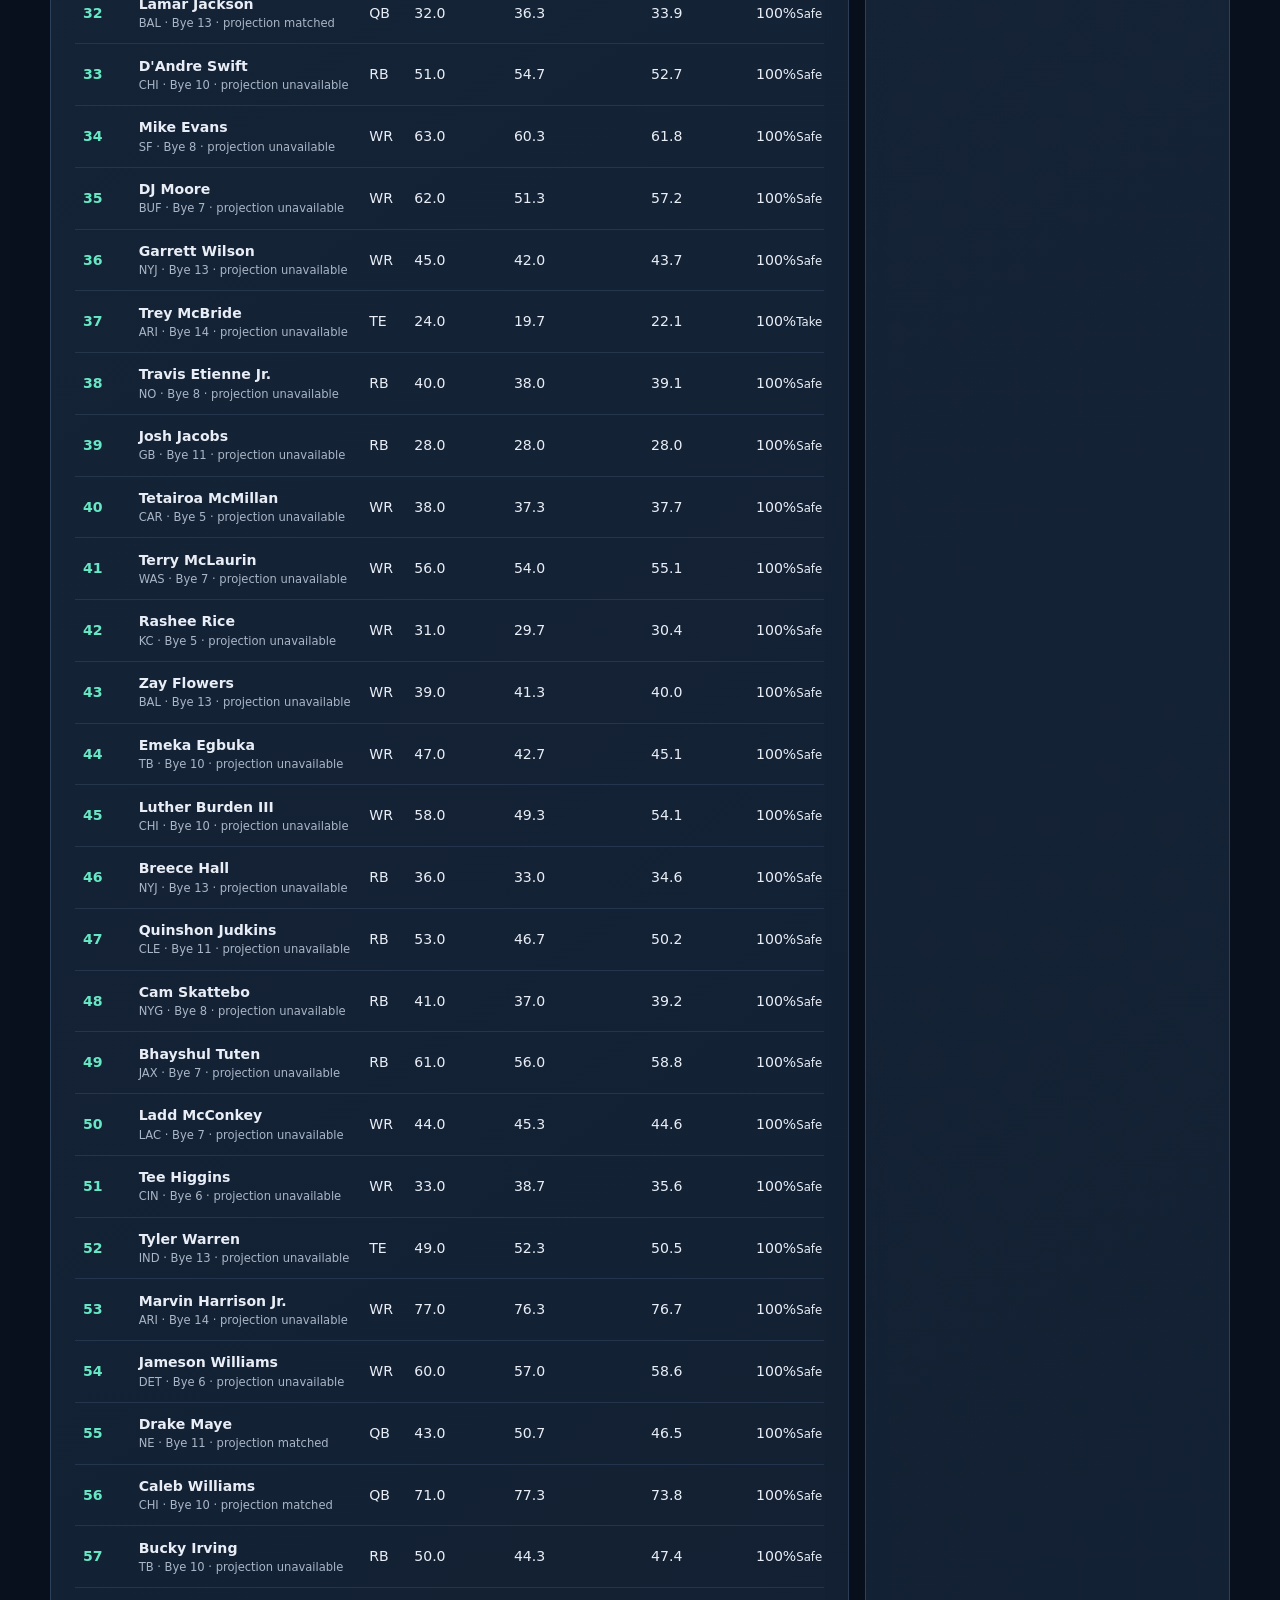
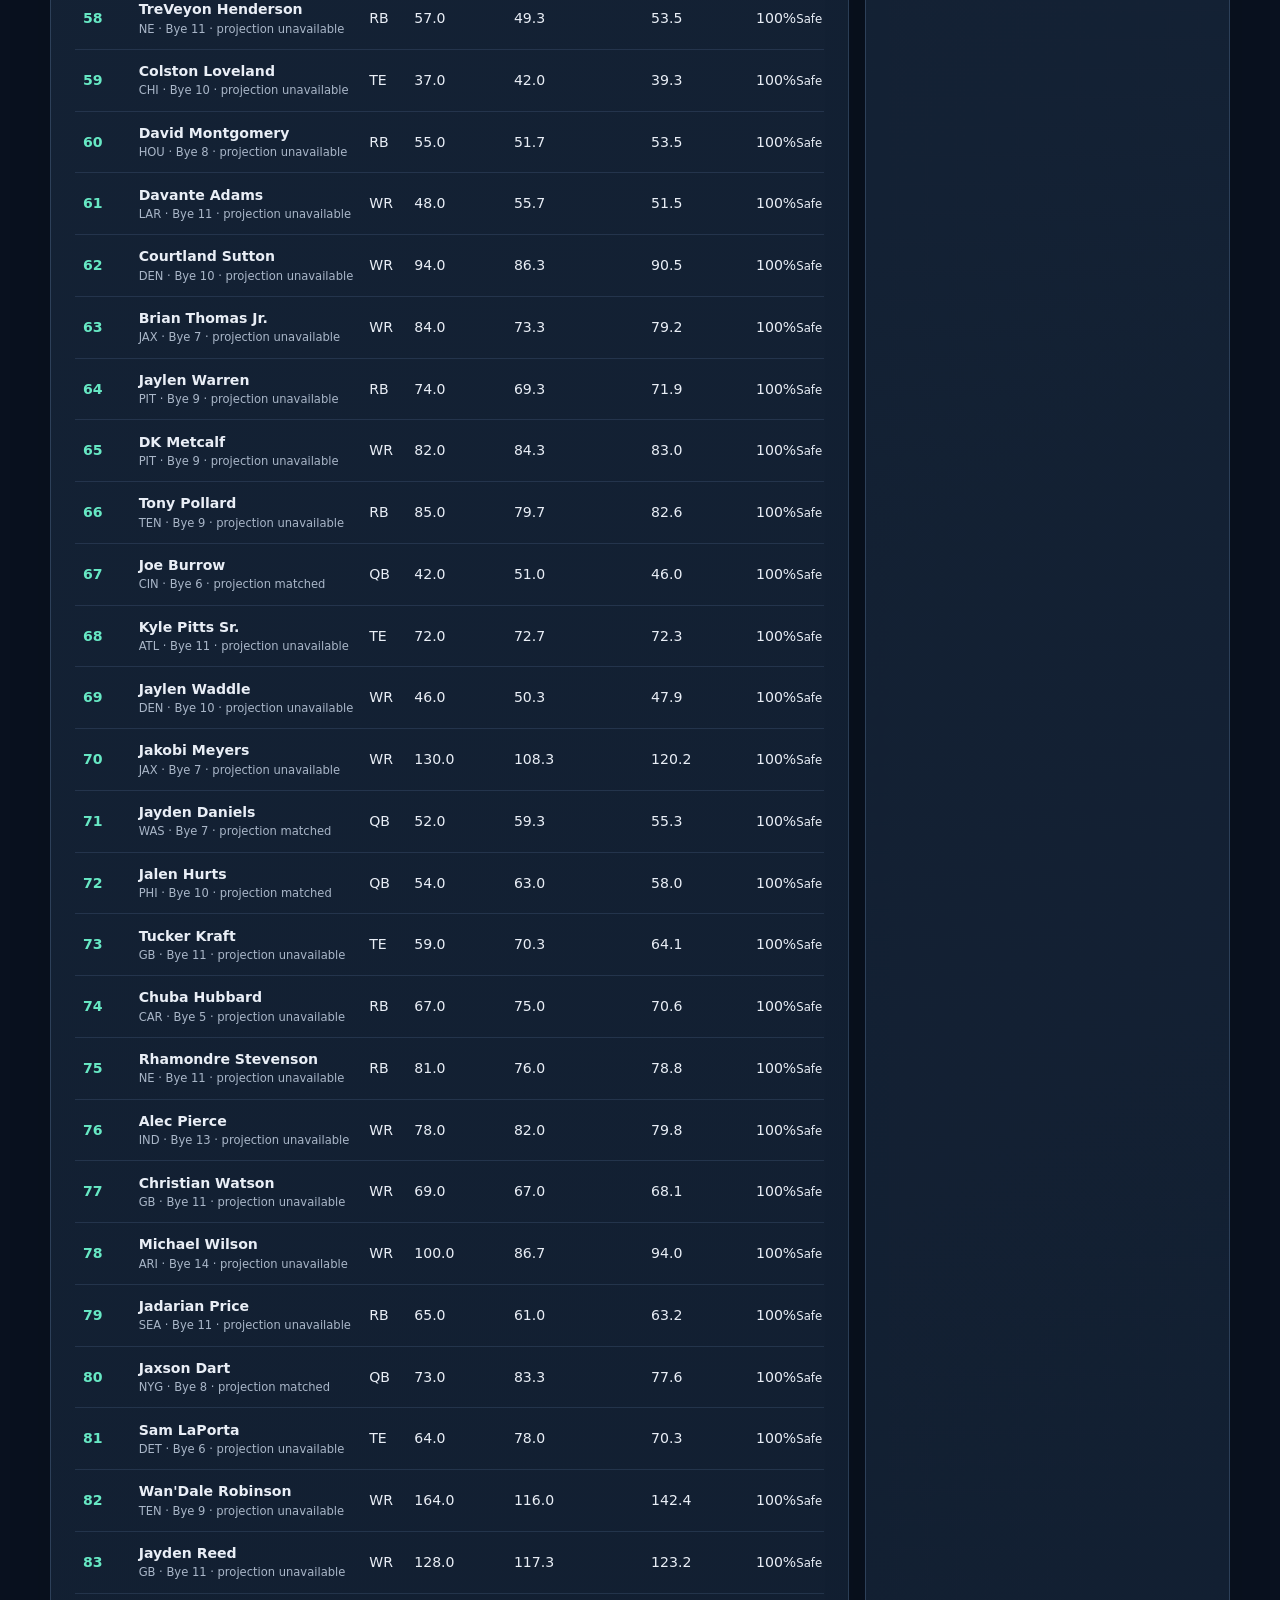
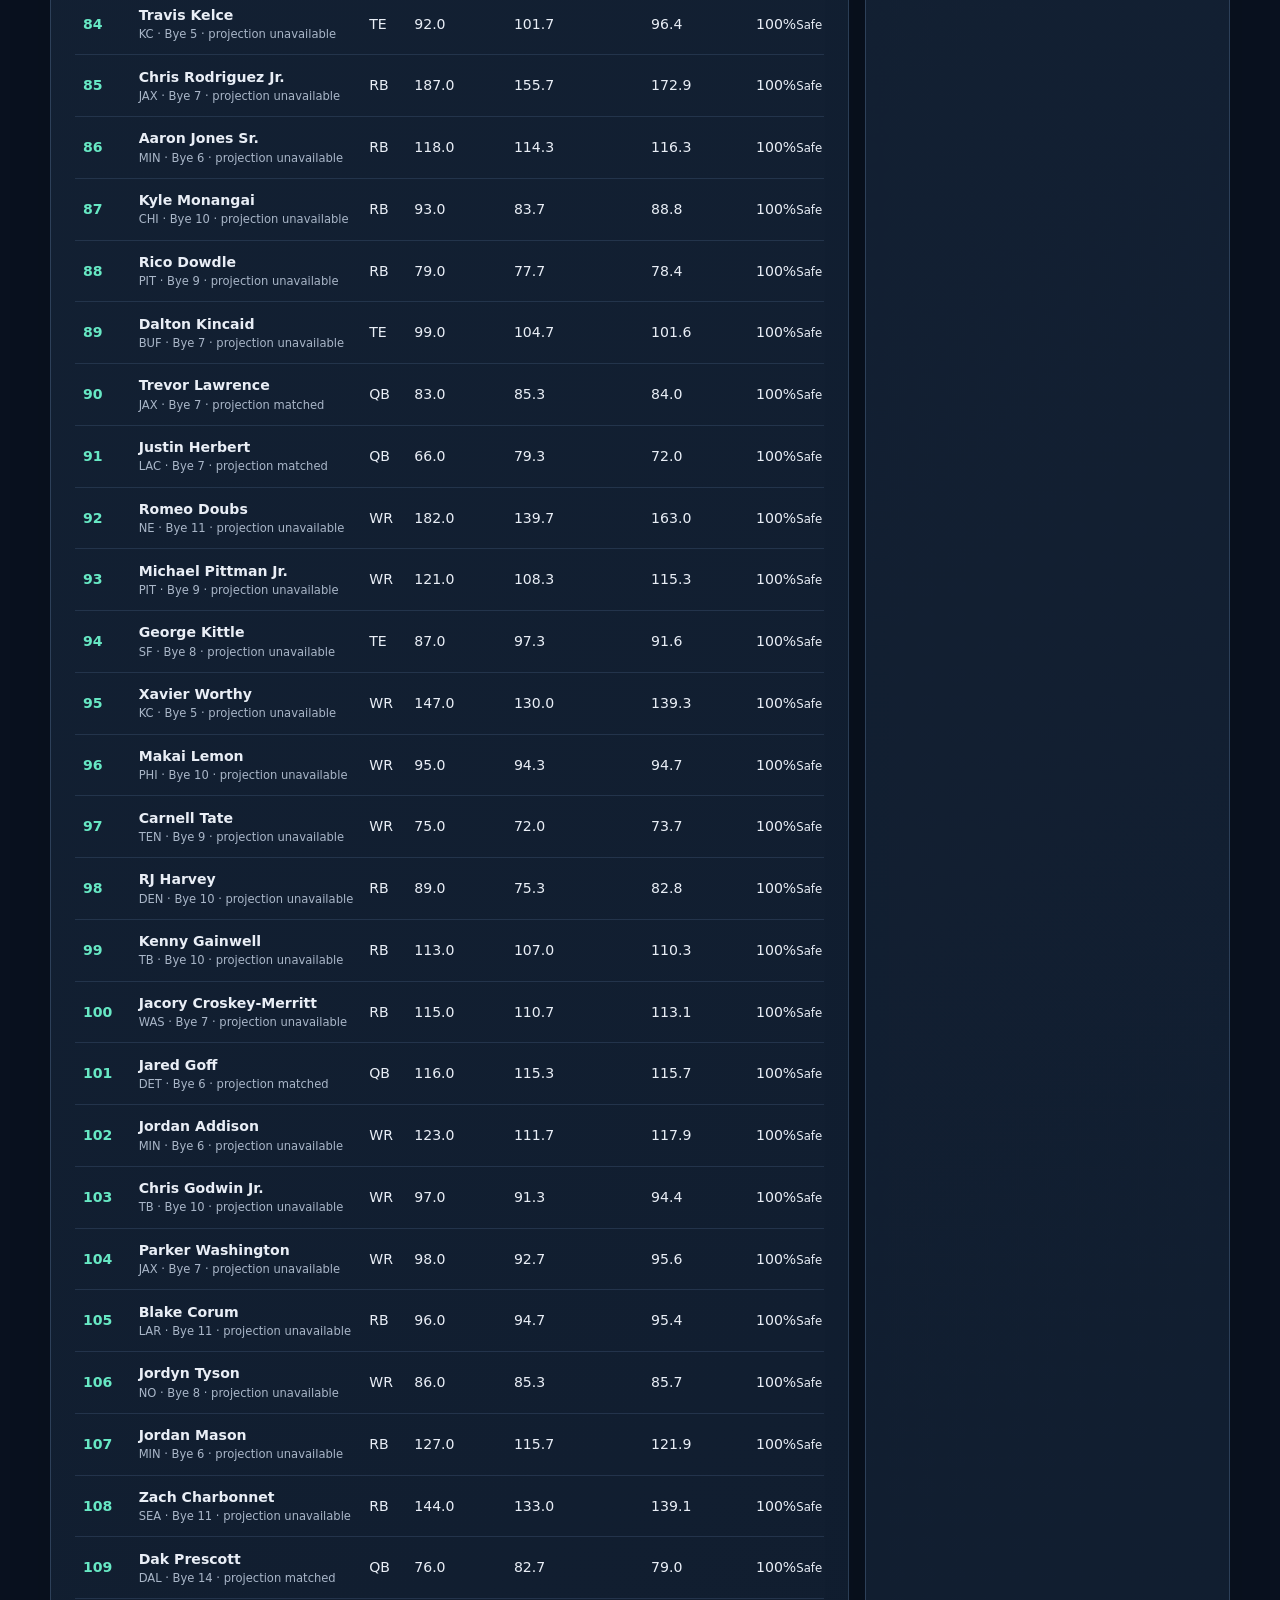
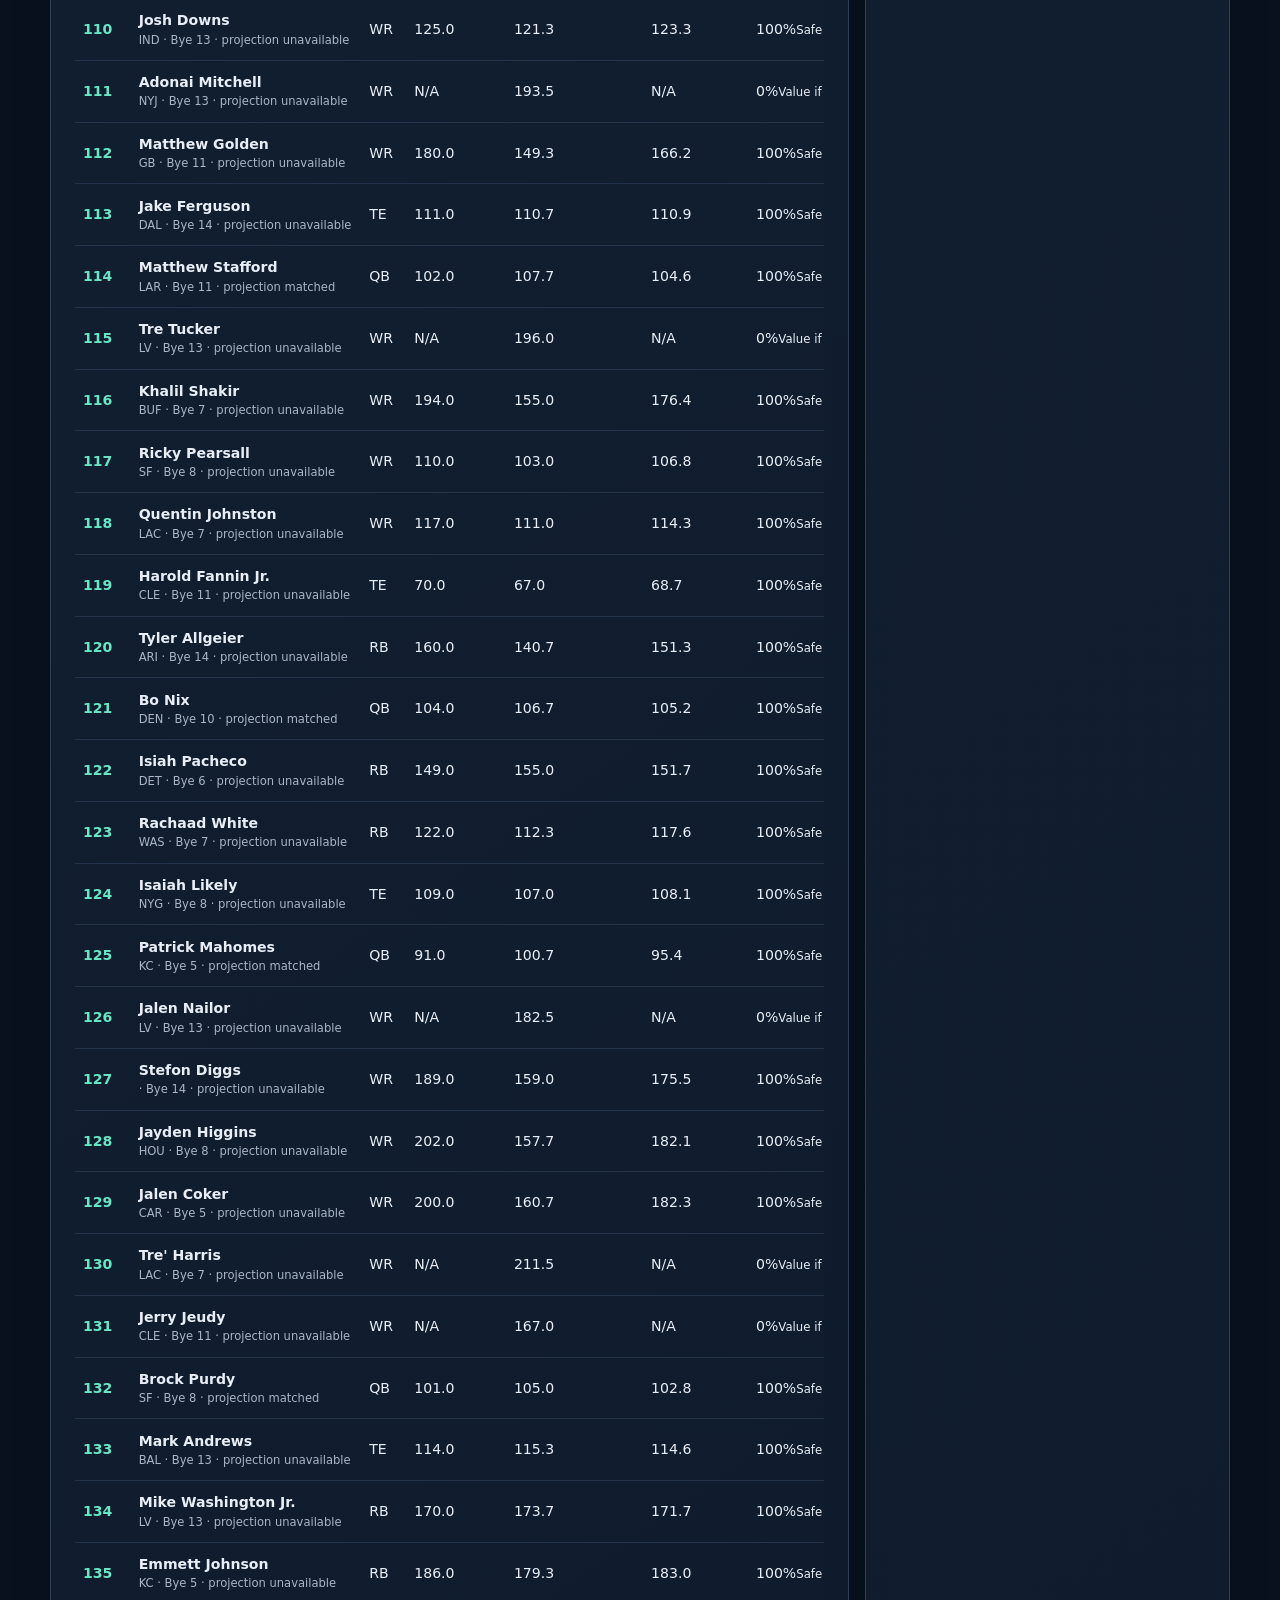
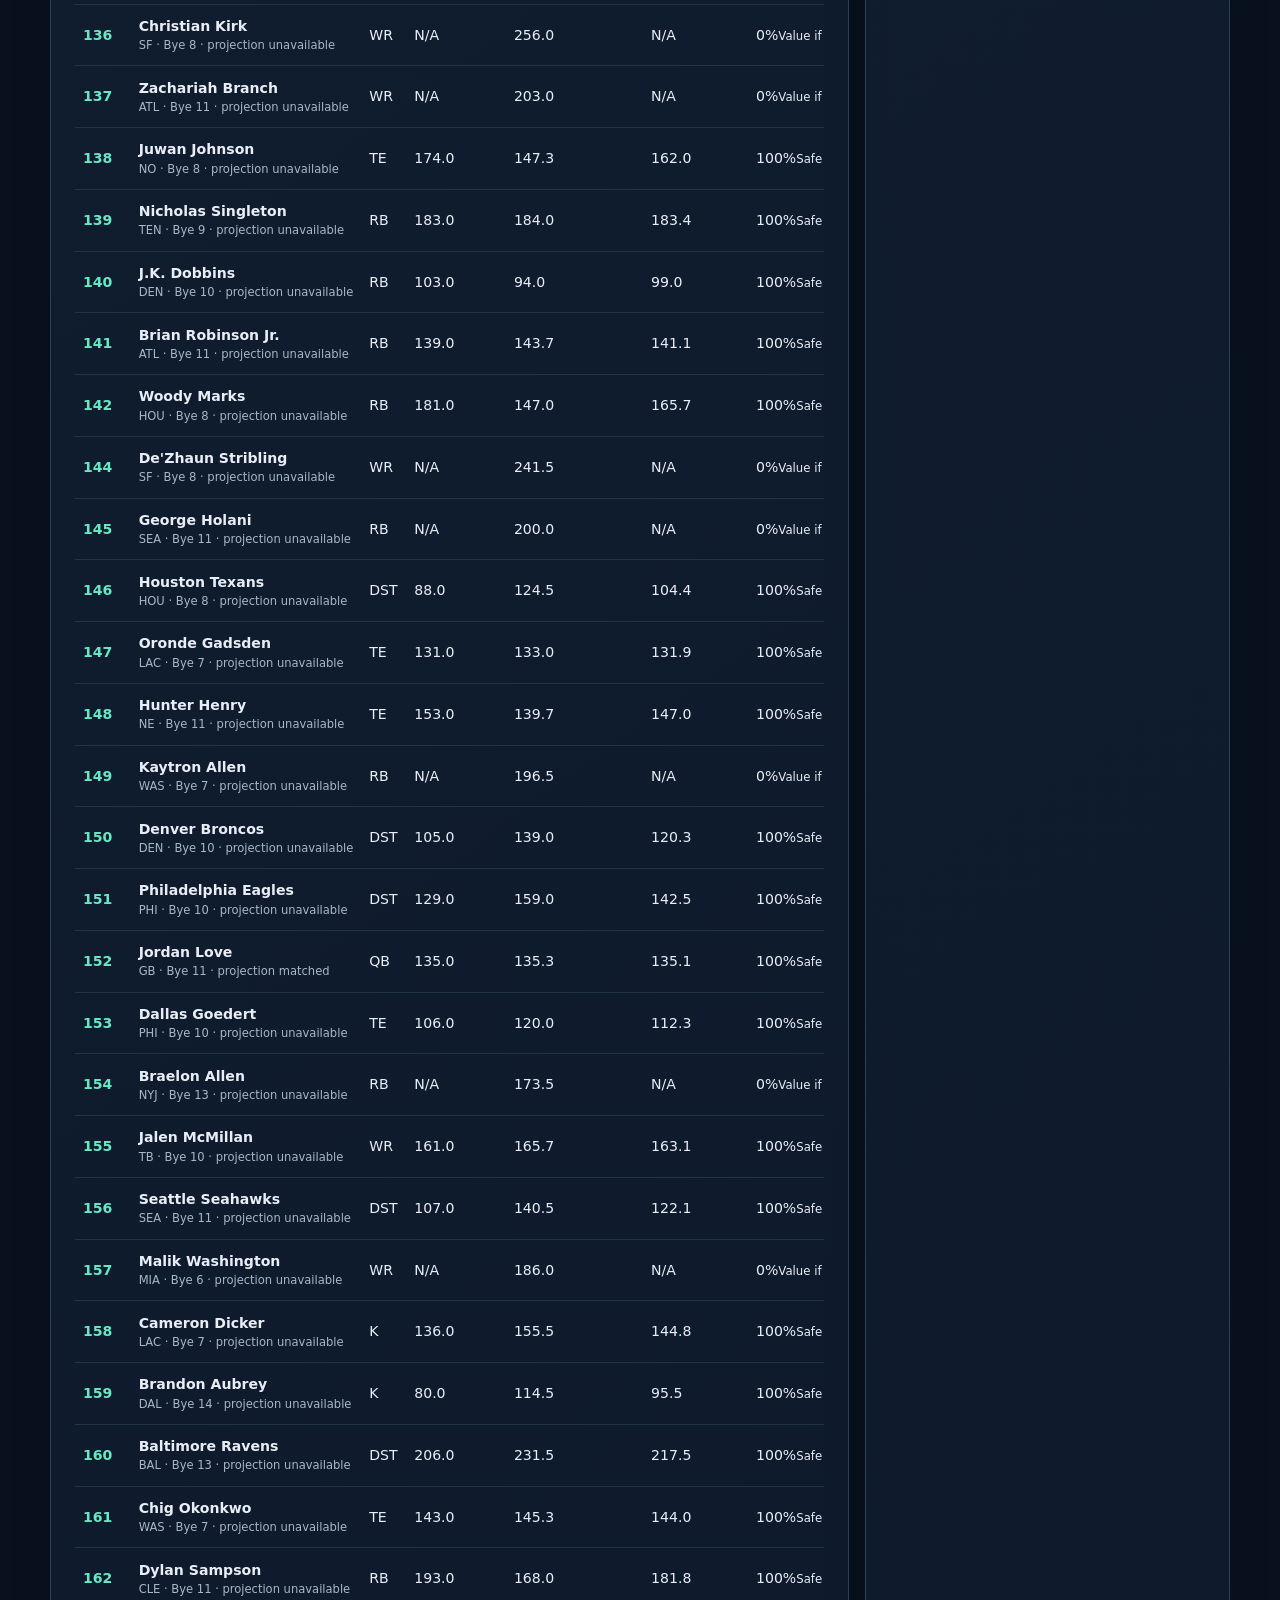
==== commit 9838d3b6: "Refactor dashboard workflows into tabs Co-authored-by: Copilot App <223556219+Copilot@users.noreply." ====
--- a/index.html
+++ b/index.html
@@ -8,7 +8,7 @@
     <link rel="stylesheet" href="assets/styles.css">
     <script src="assets/data.js?v=20260803-bye-weeks" defer></script>
     <script src="assets/projections.js?v=20260803-league-model" defer></script>
-    <script src="assets/app.js?v=20260803-stochastic-mock" defer></script>
+    <script src="assets/app.js?v=20260804-workflow-tabs" defer></script>
   </head>
   <body>
     <a class="skip-link" href="#dashboard">Skip to dashboard</a>
@@ -67,47 +67,44 @@
               <option value="2" selected>2 flexes</option>
             </select>
           </label>
+          <label>
+            <span>Mock AI risk / reach tolerance</span>
+            <input id="ai-risk" name="ai-risk" type="range" value="50" min="0" max="100">
+          </label>
         </form>
+        <p id="settings-lock-status" class="settings-lock-status" aria-live="polite">Settings are editable until you start a Live or Mock Draft.</p>
         <p id="provisional-message" class="notice warning" hidden></p>
       </section>
 
-      <section class="panel draft-mode-panel" aria-labelledby="draft-mode-title">
-        <div class="section-heading">
-          <div>
-            <p class="eyebrow">Offline draft room</p>
-            <h2 id="draft-mode-title">Live Draft + Mock Draft</h2>
-          </div>
-          <p>Manual draft tracking stays in this browser. Mock managers use an ADP-led, roster-aware simulation—not a prediction of real people.</p>
-        </div>
-        <div class="draft-controls">
-          <label>
-            <span>Mode</span>
-            <select id="draft-mode" name="draft-mode">
-              <option value="cheat">Cheat Sheet</option>
-              <option value="live">Live Draft</option>
-              <option value="mock">Mock Draft</option>
-            </select>
-          </label>
-          <label>
-            <span>AI risk / reach tolerance</span>
-            <input id="ai-risk" name="ai-risk" type="range" value="50" min="0" max="100">
-          </label>
-        </div>
-        <div class="draft-configuration" aria-live="polite">
-          <strong id="your-team">Your team: pick 1 (Team 1)</strong>
-          <span id="draft-config-summary">Choose a Live or Mock mode, then start when your settings are ready.</span>
-        </div>
-        <div class="draft-actions">
-          <button id="draft-start" type="button">Start Draft</button>
-          <button id="mock-next" type="button">Play next AI pick</button>
-          <button id="mock-run" type="button">Auto-run to my pick</button>
-          <button id="draft-undo" type="button">Undo last pick</button>
-          <button id="draft-reset" type="button" class="secondary-button">Restart / unlock settings</button>
-        </div>
-        <p id="draft-status" class="draft-status" aria-live="polite">Choose Live Draft or Mock Draft to open the offline draft room.</p>
-      </section>
-
-      <section id="draft-room" class="draft-room" hidden aria-label="Interactive draft room">
+      <div class="workflow-tabs" role="tablist" aria-label="Draft workflows">
+        <button id="tab-cheat" type="button" role="tab" aria-selected="true" aria-controls="cheat-panel" tabindex="0">Cheat Sheet</button>
+        <button id="tab-mock" type="button" role="tab" aria-selected="false" aria-controls="mock-panel" tabindex="-1">Mock Draft</button>
+        <button id="tab-live" type="button" role="tab" aria-selected="false" aria-controls="live-panel" tabindex="-1">Live Draft</button>
+      </div>
+
+      <section id="mock-panel" role="tabpanel" aria-labelledby="tab-mock" hidden>
+        <section id="draft-room" class="draft-room" aria-label="Interactive draft room">
+          <section class="panel draft-mode-panel" aria-labelledby="draft-mode-title">
+            <div class="section-heading">
+              <div>
+                <p class="eyebrow">Offline draft room</p>
+                <h2 id="draft-mode-title">Mock Draft</h2>
+              </div>
+              <p id="draft-mode-description">Mock managers use an ADP-led, roster-aware simulation—not a prediction of real people.</p>
+            </div>
+            <div class="draft-configuration" aria-live="polite">
+              <strong id="your-team">Your team: pick 1 (Team 1)</strong>
+              <span id="draft-config-summary">Choose a workflow, then start when your settings are ready.</span>
+            </div>
+            <div class="draft-actions">
+              <button id="draft-start" type="button">Start Draft</button>
+              <button id="mock-next" type="button">Play next AI pick</button>
+              <button id="mock-run" type="button">Auto-run to my pick</button>
+              <button id="draft-undo" type="button">Undo last pick</button>
+              <button id="draft-reset" type="button" class="secondary-button">Restart / unlock settings</button>
+            </div>
+            <p id="draft-status" class="draft-status" aria-live="polite">Choose Live Draft or Mock Draft to open the offline draft room.</p>
+          </section>
         <div class="draft-analyzer">
           <section class="panel analyzer-pane available-pane" aria-labelledby="available-title">
             <div class="analyzer-heading">
@@ -189,7 +186,10 @@
           <div id="manager-rosters" class="manager-rosters"></div>
         </section>
       </section>
-
+      </section>
+      <section id="live-panel" role="tabpanel" aria-labelledby="tab-live" hidden></section>
+
+      <section id="cheat-panel" role="tabpanel" aria-labelledby="tab-cheat">
       <section class="panel league-model-panel" aria-labelledby="league-model-title">
         <div class="section-heading">
           <div>
@@ -315,6 +315,7 @@
           <p class="method-note">Availability is a deterministic estimate, not a forecast: Target ADP is modeled as a normal selection range. Spread starts at 1.75 picks, expands by 7.5% of Target ADP, and adds 35% of Yahoo/consensus disagreement (capped at 30 picks). Candidates below 8% estimated availability are hidden; next-pick survival is conditional on availability now. Window logic: market (0–3 early), preferred (4–8 early), controlled reach (9–12 early only for large value), never more than 12 early.</p>
         </aside>
       </section>
+      </section>
     </main>
 
     <footer class="site-footer">
--- a/assets/styles.css
+++ b/assets/styles.css
@@ -149,7 +149,7 @@
 }
 
 .league-filters {
-  grid-template-columns: repeat(4, minmax(0, 1fr));
+  grid-template-columns: repeat(5, minmax(0, 1fr));
 }
 
 label > span {
@@ -173,9 +173,38 @@
 
 select:focus-visible,
 input:focus-visible,
-a:focus-visible {
+a:focus-visible,
+button:focus-visible {
   outline: 3px solid var(--accent);
   outline-offset: 2px;
+}
+
+.settings-lock-status {
+  margin: 1rem 0 0;
+  color: var(--muted);
+  font-size: .88rem;
+}
+
+.workflow-tabs {
+  display: flex;
+  gap: .45rem;
+  overflow-x: auto;
+  padding: .3rem;
+  border: 1px solid var(--border);
+  border-radius: calc(var(--radius) + 2px);
+  background: rgb(4 12 22 / 40%);
+}
+
+.workflow-tabs [role="tab"] {
+  flex: 1 0 max-content;
+  border-color: transparent;
+  color: var(--muted);
+  background: transparent;
+}
+
+.workflow-tabs [role="tab"][aria-selected="true"] {
+  color: #042f22;
+  background: var(--accent);
 }
 
 .notice {
@@ -1011,6 +1040,10 @@
 }
 
 @media (max-width: 1060px) {
+  .league-filters {
+    grid-template-columns: repeat(3, minmax(0, 1fr));
+  }
+
   .draft-analyzer {
     grid-template-columns: minmax(17rem, .9fr) minmax(20rem, 1.1fr);
   }
